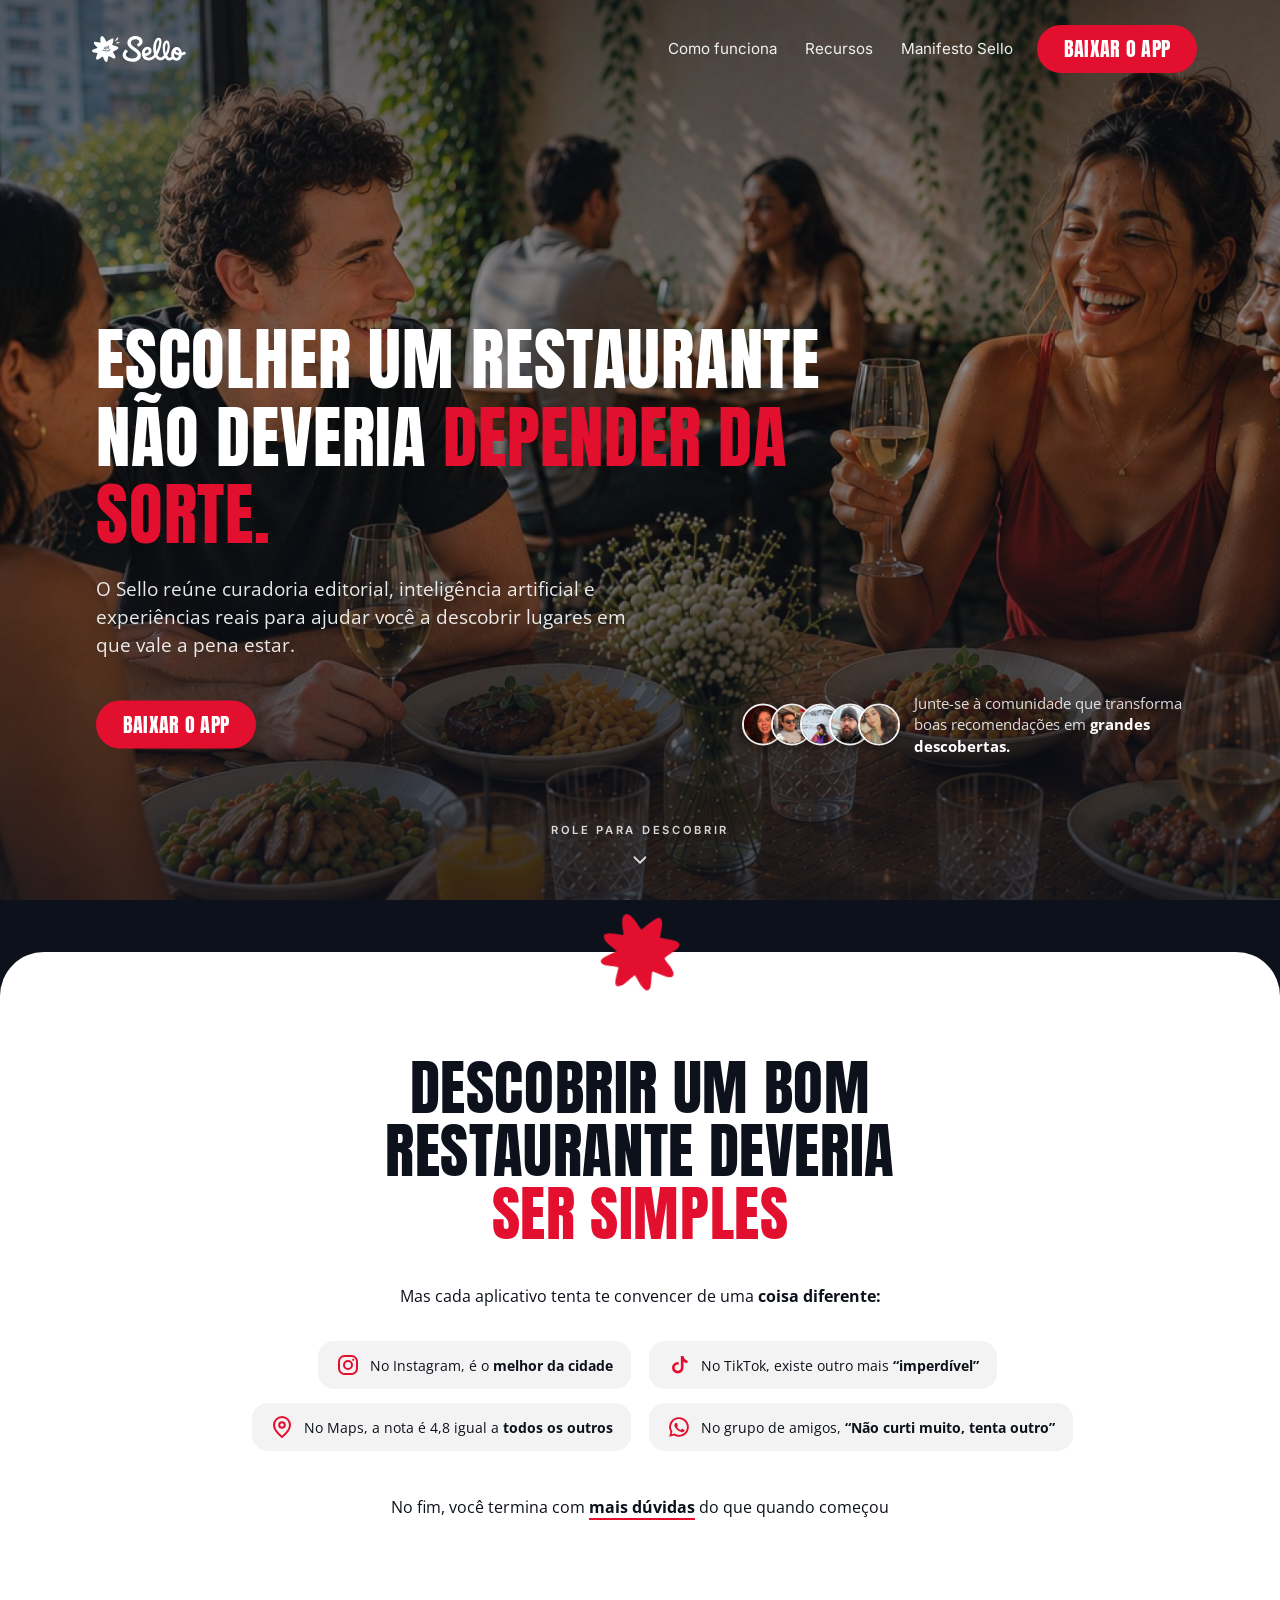
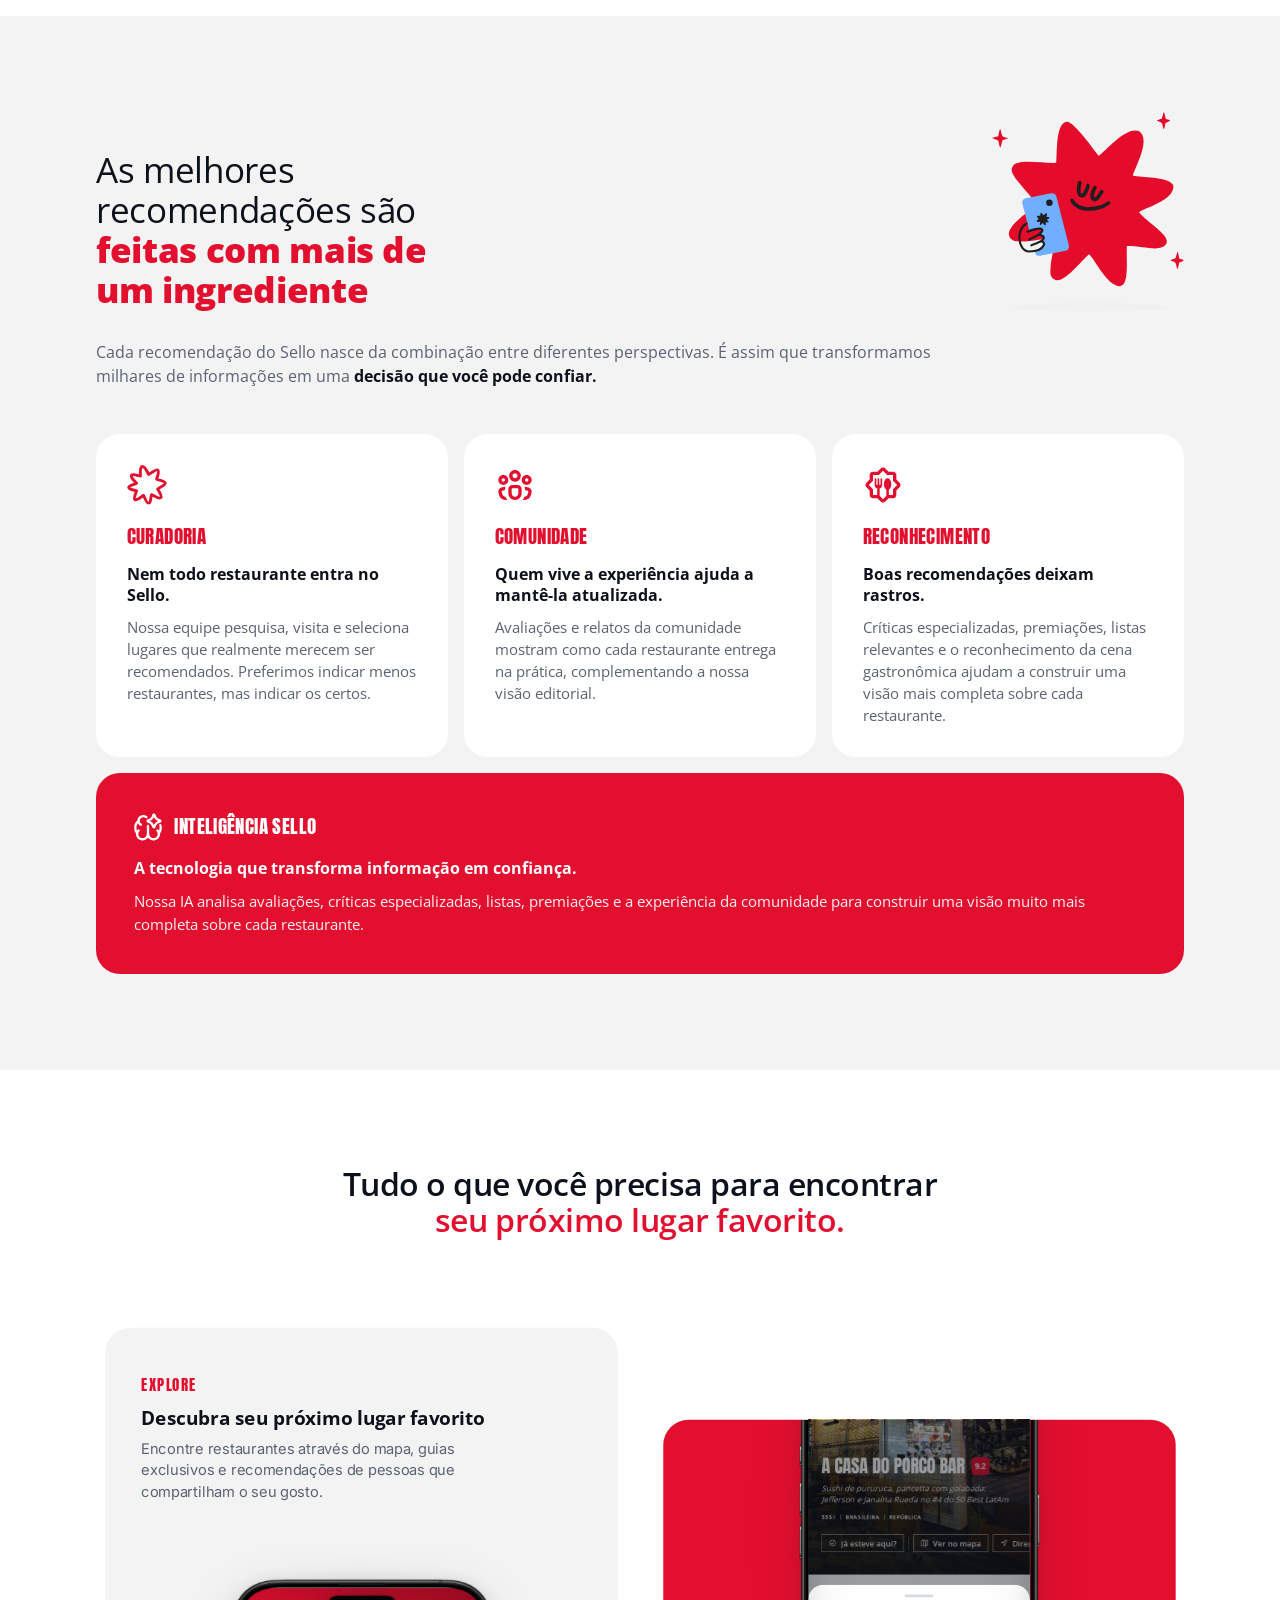
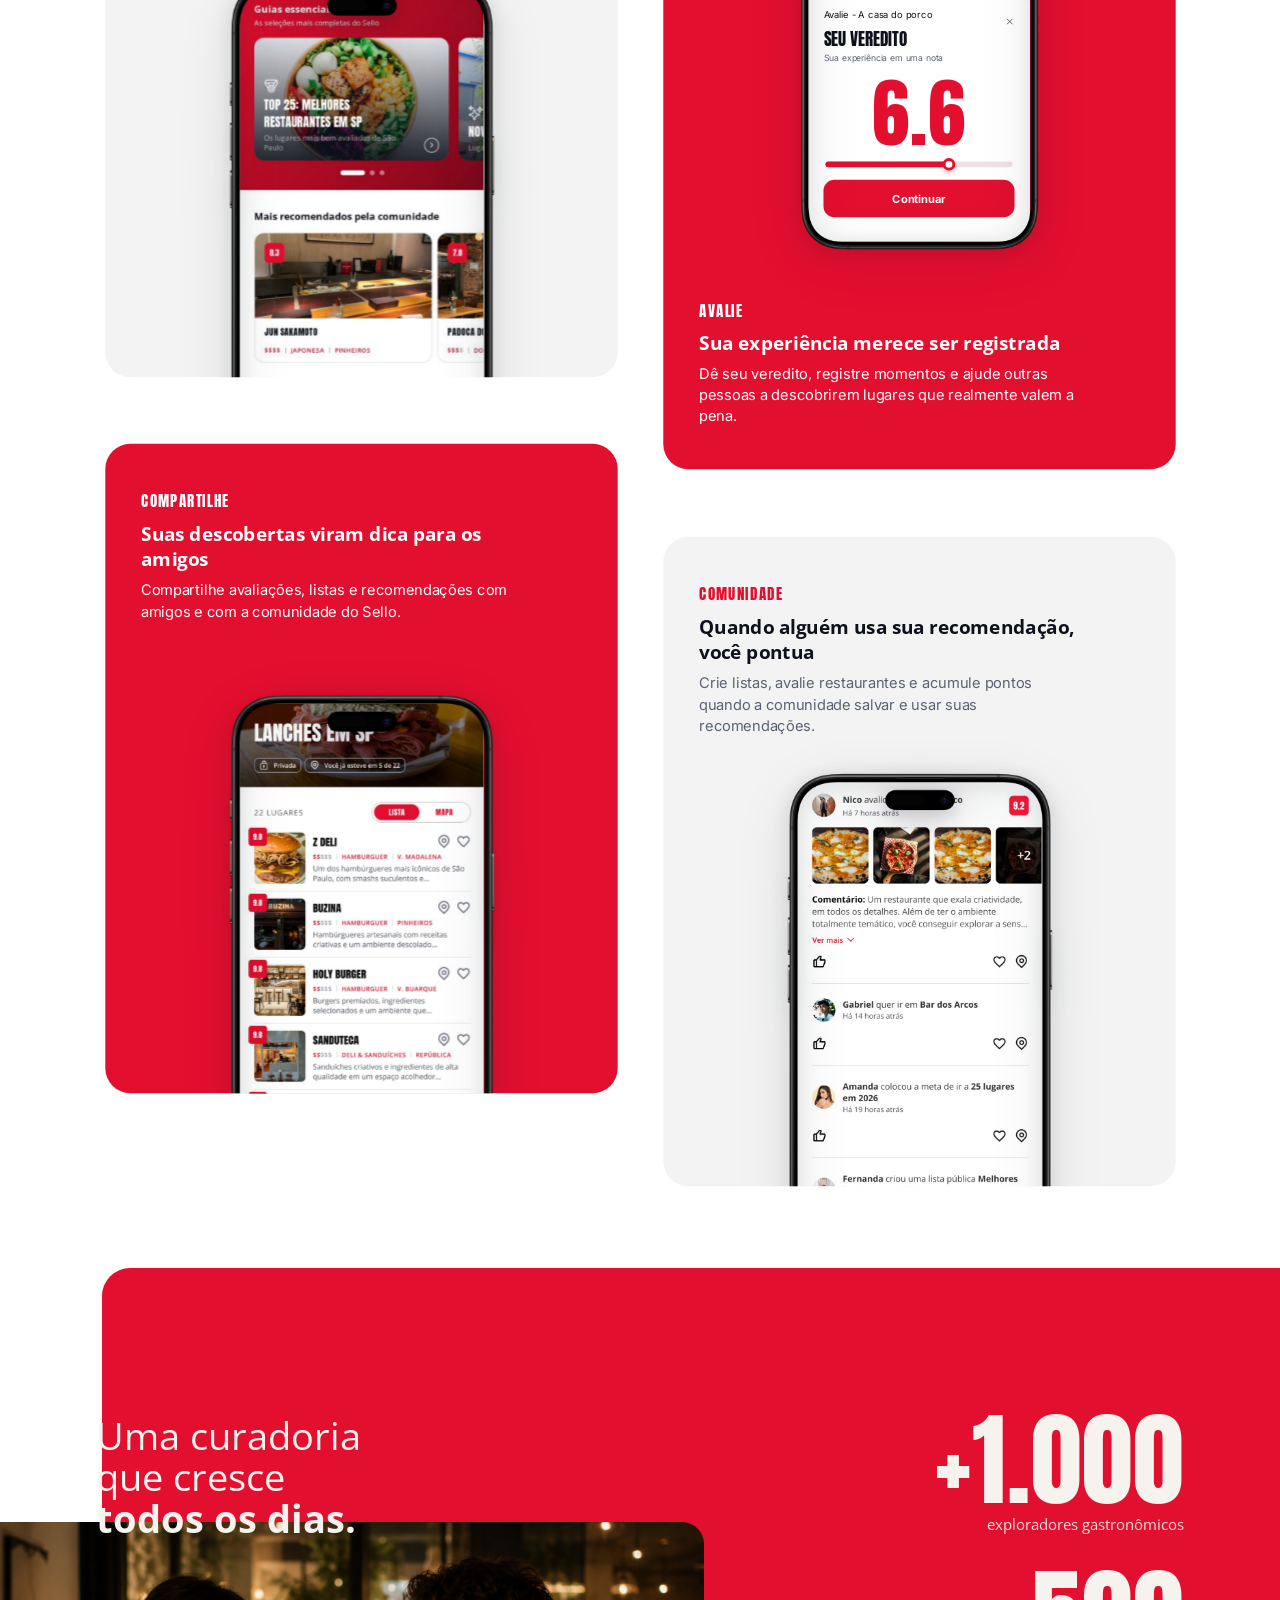
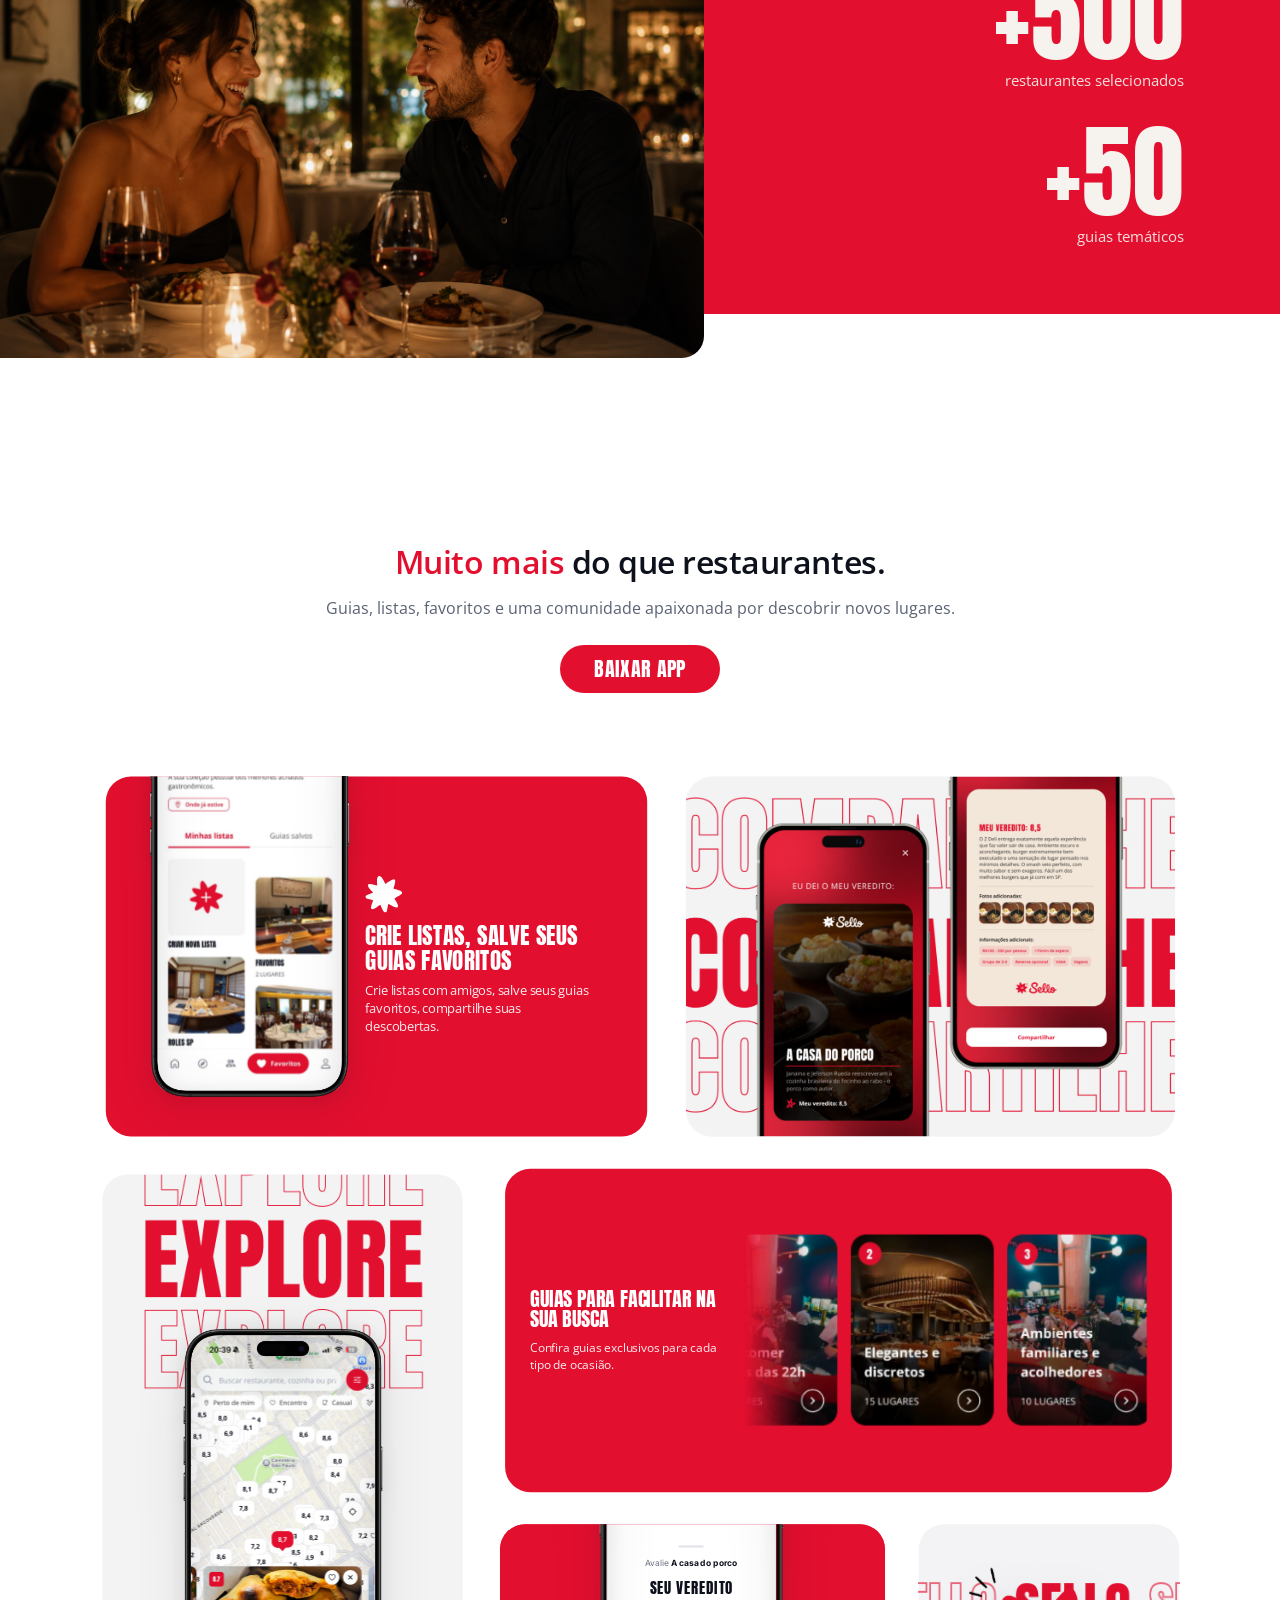
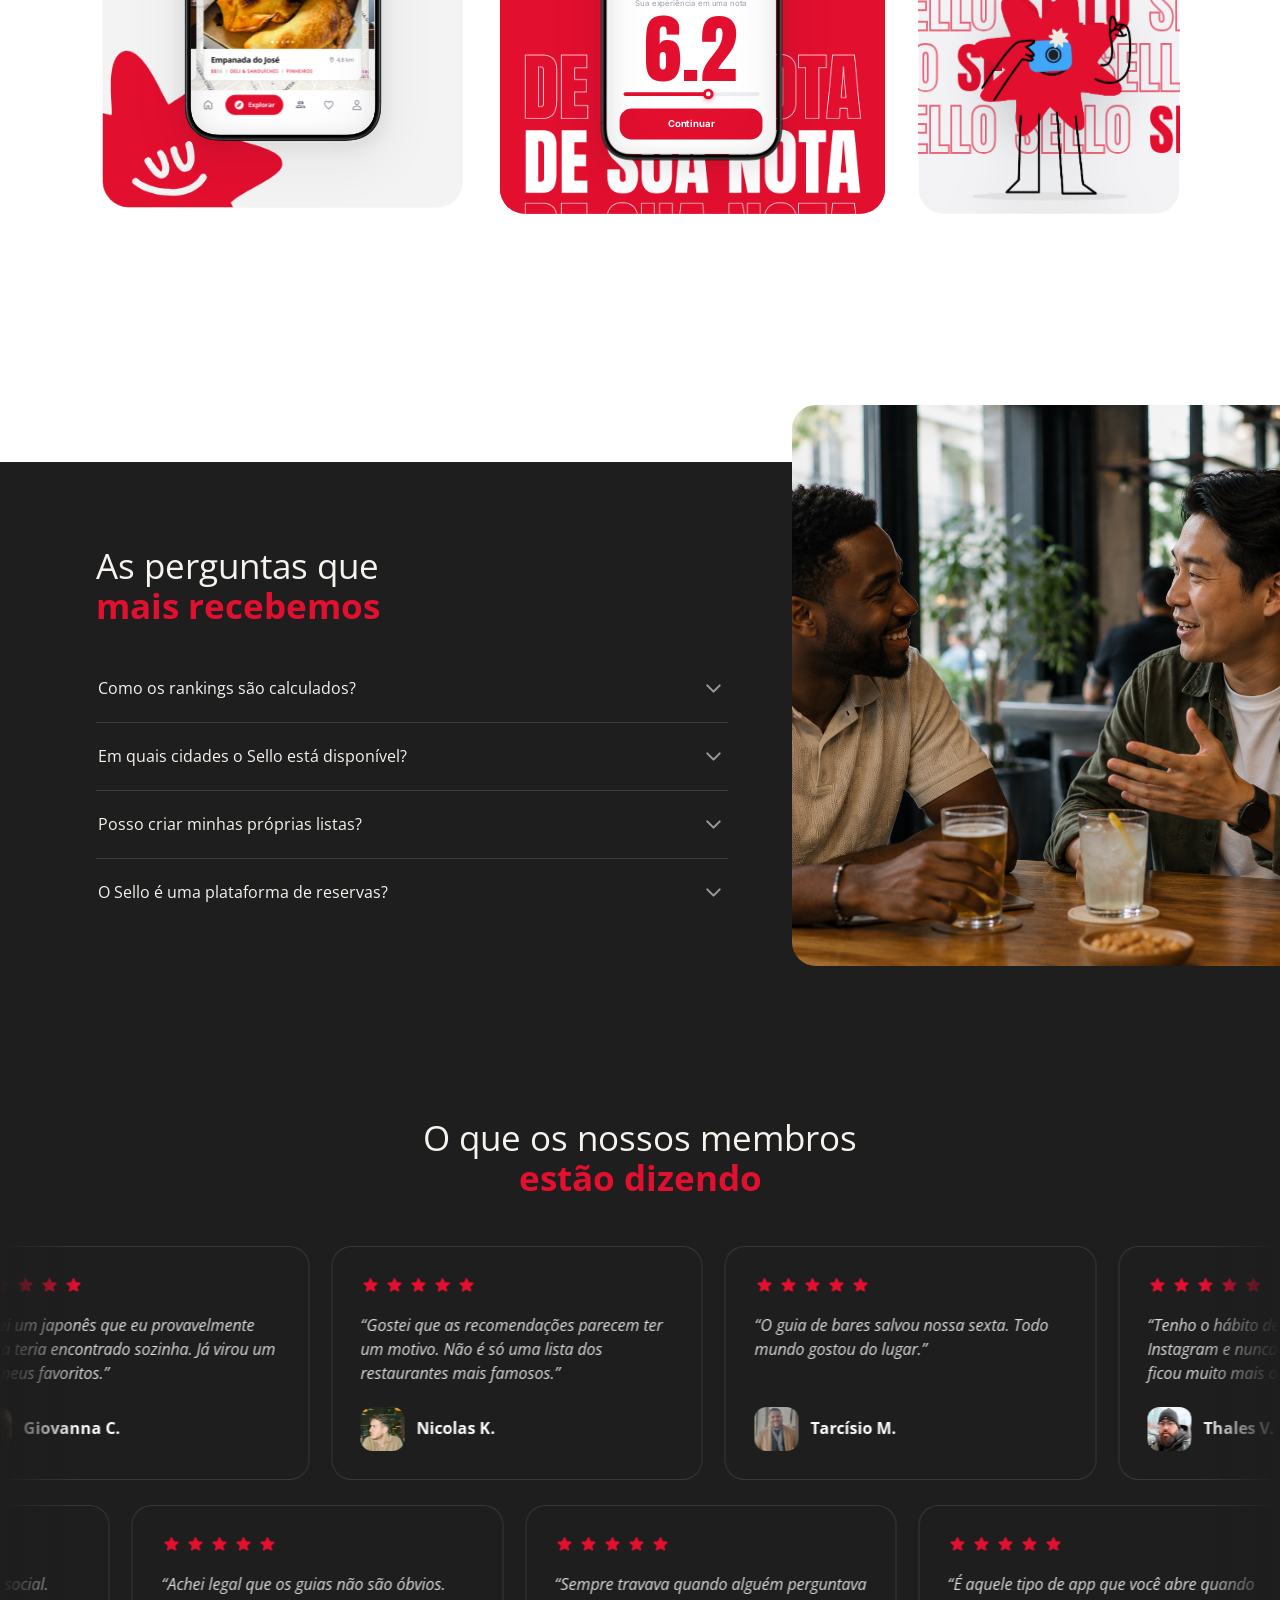
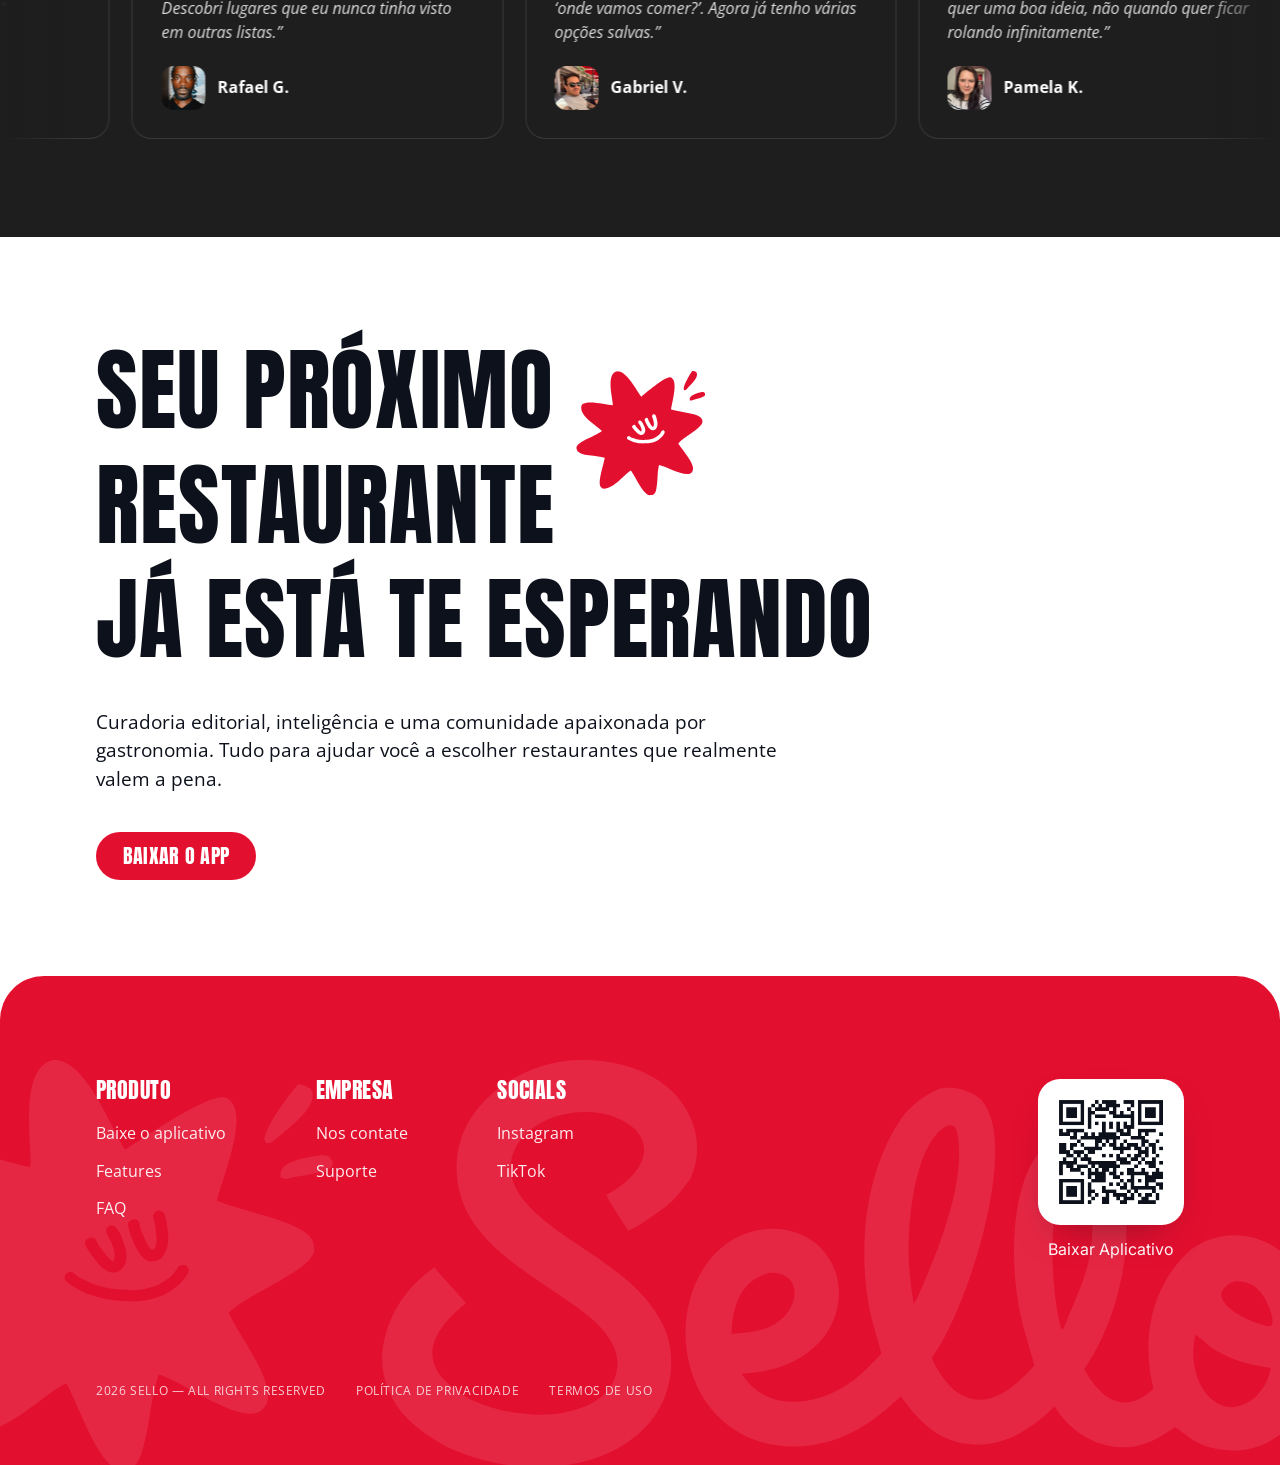
==== index.html @ 0686de52 "fix(mobile): reverte tipografia da seção stats pra escala anterior Layout/overflow do Figma 2114:291" ====
<!DOCTYPE html>
<html lang="pt-BR">
<head>
  <meta charset="UTF-8" />
  <meta name="viewport" content="width=device-width, initial-scale=1.0" />
  <script>/* F5 sempre volta ao topo (âncoras #hash continuam funcionando) */if('scrollRestoration' in history)history.scrollRestoration='manual';</script>
  <title>Sello</title>
  <meta name="description" content="Descubra lugares através de amigos, criadores e pessoas com gostos parecidos com o seu. Explore, avalie e compartilhe restaurantes em São Paulo." />
  <meta name="robots" content="index, follow" />
  <link rel="canonical" href="https://selloapp.com.br/" />

  <!-- Favicon — mascote Sello (estrela + carinha) -->
  <link rel="icon" href="favicon.svg" type="image/svg+xml" />
  <link rel="icon" href="favicon-32.png" sizes="32x32" type="image/png" />
  <link rel="apple-touch-icon" href="apple-touch-icon.png" />

  <!-- Open Graph -->
  <meta property="og:type" content="website" />
  <meta property="og:site_name" content="Sello" />
  <meta property="og:locale" content="pt_BR" />
  <meta property="og:url" content="https://selloapp.com.br/" />
  <meta property="og:title" content="Sello — Os melhores restaurantes vêm de pessoas." />
  <meta property="og:description" content="Explore. Avalie. Se conecte. Os melhores restaurantes vêm de pessoas." />
  <meta property="og:image" content="https://selloapp.com.br/assets/img/hero.jpg" />

  <!-- Twitter -->
  <meta name="twitter:card" content="summary_large_image" />
  <meta name="twitter:title" content="Sello — Os melhores restaurantes vêm de pessoas." />
  <meta name="twitter:description" content="Explore. Avalie. Se conecte. Os melhores restaurantes vêm de pessoas." />
  <meta name="twitter:image" content="https://selloapp.com.br/assets/img/hero.jpg" />

  <meta name="theme-color" content="#0D111B" />

  <script type="application/ld+json">
  {"@context":"https://schema.org","@type":"Organization","name":"Sello","url":"https://selloapp.com.br/","logo":"https://selloapp.com.br/apple-touch-icon.png","description":"App de descoberta de restaurantes em São Paulo: explore, avalie e compartilhe lugares através de amigos e pessoas com gostos parecidos.","areaServed":{"@type":"City","name":"São Paulo"}}
  </script>
  <link rel="preconnect" href="https://fonts.googleapis.com" />
  <link rel="preconnect" href="https://fonts.gstatic.com" crossorigin />
  <link href="https://fonts.googleapis.com/css2?family=Anton&family=Anton+SC&family=Inter:wght@400;500;600&family=Open+Sans:ital,wght@0,400;0,600;0,700;0,800;1,400&display=swap" rel="stylesheet" />
  <link rel="stylesheet" href="css/sello.css?v=129" />
</head>
<body>

<!-- ===================== NAV ===================== -->
<header class="nav" id="nav">
  <div class="nav__inner">
    <a class="nav__brand" href="#top" aria-label="Sello">
      <span class="nav__wordmark" aria-hidden="true"></span>
    </a>
    <nav class="nav__menu" aria-label="Principal">
      <a href="#como-funciona">Como funciona</a>
      <a href="#recursos">Recursos</a>
      <a href="#manifesto">Manifesto Sello</a>
    </nav>
    <a href="#baixar" class="btn btn--accent btn--app"><span class="btn__t">BAIXAR O APP</span></a>
  </div>
</header>

<main id="top">



<!-- ===================== HERO ===================== -->
<section class="hero">
  <div class="hero__media"><img src="assets/img/hero.jpg" alt="" /></div>
  <div class="hero__scrim"></div>
  <div class="hero__content wrap">
    <h1 class="hero__title" data-split>Escolher um restaurante não deveria <span class="accent">depender da sorte.</span></h1>
    <p class="hero__sub" data-reveal data-delay="1">O Sello reúne curadoria editorial, inteligência artificial e experiências reais para ajudar você a descobrir lugares em que vale a pena estar.</p>
    <div class="hero__cta" data-reveal data-delay="2">
      <a href="#baixar" class="btn btn--accent btn--app"><span class="btn__t">BAIXAR O APP</span></a>
      <div class="hero__join-wrap">
        <span class="avatars" aria-hidden="true"><img src="assets/avatars/av1.png" alt="" decoding="async" /><img src="assets/avatars/av2.png" alt="" decoding="async" /><img src="assets/avatars/av3.png" alt="" decoding="async" /><img src="assets/avatars/av4.png" alt="" decoding="async" /><img src="assets/avatars/av5.png" alt="" decoding="async" /></span>
        <p class="hero__join">Junte-se à comunidade que transforma boas recomendações em <strong>grandes descobertas.</strong></p>
      </div>
    </div>
  </div>
  <div class="hero__scroll" aria-hidden="true">
    <span class="hero__scroll-label">ROLE PARA DESCOBRIR</span>
    <svg class="hero__scroll-ico" viewBox="0 0 24 24"><path d="m6 9 6 6 6-6"/></svg>
  </div>
</section>

<!-- ===================== WHITE SHEET ===================== -->
<div class="sheet">
  <img src="assets/img/seal.svg" alt="" class="sheet__seal" aria-hidden="true" />

<!-- ===================== DESCOBRIR (problem framing — Figma 2028:1752) ===================== -->
<section class="discover wrap" id="discover">
  <h2 class="discover__title" data-split>Descobrir um bom restaurante deveria<br /><span class="accent">ser simples</span></h2>
  <p class="discover__lead" data-reveal>Mas cada aplicativo tenta te convencer de uma <strong>coisa diferente:</strong></p>
  <ul class="discover__chips">
    <li class="chip" data-reveal>
      <span class="chip__ic" aria-hidden="true"><svg viewBox="0 0 24 24" fill="none" stroke="currentColor" stroke-width="2" stroke-linecap="round"><rect x="3" y="3" width="18" height="18" rx="5.5"/><circle cx="12" cy="12" r="4"/><circle cx="17.2" cy="6.8" r="1.1" fill="currentColor" stroke="none"/></svg></span>
      <span>No Instagram, é o <strong>melhor da cidade</strong></span>
    </li>
    <li class="chip" data-reveal data-delay="1">
      <span class="chip__ic" aria-hidden="true"><svg viewBox="0 0 24 24" fill="currentColor"><path d="M16.5 3c.35 2.3 1.78 4.05 4 4.45V10c-1.5 0-2.86-.46-4-1.27v6.02a5.75 5.75 0 1 1-5.75-5.75c.32 0 .63.03.93.08v2.66a3.1 3.1 0 1 0 2.17 2.96V3h2.65z"/></svg></span>
      <span>No TikTok, existe outro mais <strong>&ldquo;imperdível&rdquo;</strong></span>
    </li>
    <li class="chip" data-reveal data-delay="1">
      <span class="chip__ic" aria-hidden="true"><svg viewBox="0 0 24 24" fill="none" stroke="currentColor" stroke-width="2" stroke-linejoin="round"><path d="M20 10c0 5.5-8 12-8 12s-8-6.5-8-12a8 8 0 0 1 16 0Z"/><circle cx="12" cy="10" r="2.8"/></svg></span>
      <span>No Maps, a nota é 4,8 igual a <strong>todos os outros</strong></span>
    </li>
    <li class="chip" data-reveal data-delay="2">
      <span class="chip__ic" aria-hidden="true"><svg viewBox="0 0 24 24" fill="currentColor"><path d="M12 2.2A9.8 9.8 0 0 0 3.5 17l-1.3 4.8 4.95-1.3A9.8 9.8 0 1 0 12 2.2zm0 1.9a7.9 7.9 0 1 1-4.1 14.65l-.3-.18-2.93.77.78-2.86-.2-.3A7.9 7.9 0 0 1 12 4.1zM8.9 7.9c-.16 0-.42.06-.64.3-.22.24-.86.84-.86 2.05s.88 2.38.99 2.54c.12.16 1.73 2.78 4.27 3.78 2.12.83 2.55.67 3.01.62.46-.04 1.48-.6 1.69-1.18.21-.58.21-1.08.15-1.18-.06-.1-.22-.16-.46-.28s-1.48-.73-1.7-.81c-.23-.08-.4-.12-.56.12s-.64.8-.79.97c-.14.16-.29.18-.53.06-.24-.12-1.03-.38-1.96-1.21-.72-.65-1.21-1.45-1.36-1.69-.14-.24-.01-.37.11-.49.11-.11.24-.29.36-.43.12-.14.16-.24.24-.4.08-.16.04-.3-.02-.42-.06-.12-.55-1.33-.76-1.82-.2-.48-.4-.41-.55-.42z"/></svg></span>
      <span>No grupo de amigos, <strong>&ldquo;Não curti muito, tenta outro&rdquo;</strong></span>
    </li>
  </ul>
  <p class="discover__foot" data-reveal data-delay="2">No fim, você termina com <strong class="u-red">mais dúvidas</strong> do que quando começou</p>
</section>

<!-- ===================== A RECEITA DO SELLO (Figma 2028:1752) ===================== -->
<section class="recipe" id="receita">
  <div class="recipe__inner wrap">
    <div class="recipe__top">
      <div class="recipe__intro">
        <span class="recipe__eye" data-reveal>A receita do Sello</span>
        <h2 class="recipe__title" data-reveal data-delay="1">As melhores recomendações são <strong>feitas com mais de um ingrediente</strong></h2>
      </div>
      <div class="recipe__art" data-reveal data-delay="1" aria-hidden="true"><svg width="288" height="299" viewBox="0 0 288 299" fill="none" xmlns="http://www.w3.org/2000/svg">
<g id="Group 170">
<g id="Group 162" class="sf-char">
<path id="Vector" d="M220.318 28.6607C201.701 20.9418 172.379 56.6498 160.06 65.6488C152.156 56.1499 120.584 10.2502 110.573 14.9414C95.2384 19.3977 97.9245 61.7987 96.2604 76.2588C74.432 77.062 35.4341 69.1044 30.6593 82.425C22.5589 93.7835 56.967 120.549 66.2039 138.722C57.5373 148.293 20.3946 171.474 25.8132 185.847C30.2939 203.568 78.4358 187.691 93.8282 189.02C93.8046 204.861 88.6933 218.524 87.7571 234.33C87.6558 237.55 85.9498 248.329 93.5966 251.07C106.764 258.929 131.023 225.969 145.62 213.222C156.429 223.498 170.974 258.928 191.997 261.53L194.309 260.313C205.972 256.826 200.975 216.481 202.39 201.138C227.013 200.794 253.411 211.057 261.41 197.699C268.123 184.944 233.821 166.867 220.545 150.489C230.704 142.957 272.743 133.243 272.097 111.01L270.989 108.456C262.182 97.0245 224.804 97.9448 211.346 95.5421C213.65 84.3171 239.536 40.7811 220.318 28.6607Z" fill="#E50C2B"/>
</g>
<g id="Group 163" class="sf-char">
<path id="Vector 49" d="M45.5601 137.269L56.0182 177.707L66.588 175.268H74.7186C74.9896 176.352 75.369 178.683 74.7186 179.333C74.0681 179.984 72.2794 182.856 71.4663 184.211L77.1578 186.651L77.9708 189.903L74.7186 193.155L76.3447 193.968L77.9708 198.847L74.7186 204.538L64.1488 209.416L64.7835 211.32C65.816 214.418 68.9847 216.27 72.1902 215.65L110.229 208.287C113.902 207.576 116.219 203.921 115.296 200.296L96.5552 126.722C95.7066 123.39 92.4121 121.294 89.035 121.938L50.6404 129.251C46.9485 129.954 44.6192 133.631 45.5601 137.269Z" fill="#70AEFF"/>
<circle id="Ellipse 99" cx="4.87047" cy="4.87047" r="4.87047" transform="matrix(-1.00162 0 0 1.00162 90.9751 131.362)" fill="#1E1E1E"/>
<path id="Vector 40" d="M53.2027 179.46C76.4948 170.218 87.7921 176.913 55.9547 191.29M70.3331 183.914C75.4669 184.941 88.8187 189.731 59.0354 200.001M71.5948 194.781C81.6299 190.758 82.1493 208.347 55.9547 209.244C37.4689 208.217 36.1132 175.053 51.8472 167.137" stroke="#1E1E1E" stroke-width="3.25224" stroke-linecap="round"/>
</g>
<path id="Vector_2" class="sf-char" d="M82.0266 152.128C80.5897 151.532 78.3265 154.288 77.3756 154.983C76.7655 154.249 74.3286 150.707 73.5559 151.069C72.3723 151.413 72.5796 154.685 72.4512 155.802C70.7664 155.864 67.7563 155.249 67.3877 156.277C66.7625 157.154 69.4183 159.22 70.1313 160.623C69.4623 161.362 66.5955 163.151 67.0137 164.26C67.3595 165.628 71.0754 164.403 72.2635 164.505C72.2616 165.728 71.8671 166.782 71.7949 168.002C71.7871 168.251 71.6554 169.083 72.2456 169.294C73.2619 169.901 75.1344 167.357 76.2611 166.373C77.0954 167.166 78.218 169.901 79.8407 170.102L80.0191 170.008C80.9194 169.739 80.5337 166.625 80.6428 165.44C82.5434 165.414 84.581 166.206 85.1984 165.175C85.7165 164.19 83.0689 162.795 82.0442 161.531C82.8283 160.95 86.0731 160.2 86.0233 158.484L85.9377 158.287C85.2579 157.404 82.3729 157.475 81.3342 157.29C81.512 156.424 83.51 153.063 82.0266 152.128Z" fill="#1E1E1E"/>
<ellipse id="Ellipse 102" class="sf-shadow" cx="147.237" cy="292.758" rx="116.508" ry="6.24151" fill="#F0F0F0"/>
<g id="Group 140" class="sf-char">
<path id="Vector_3" d="M120.673 130.168C120.067 130.124 119.457 130.165 118.851 130.19C118.082 130.945 117.652 131.815 117.19 132.77C117.638 133.921 118.049 135.124 118.817 136.107C119.721 137.263 120.707 138.539 121.747 139.565C123.03 140.83 124.62 141.943 126.133 142.914C127.2 143.596 128.278 144.393 129.401 144.973C130.353 145.464 131.417 145.794 132.43 146.136C135.303 147.109 137.201 147.617 140.213 147.969C142.759 148.267 146.028 148.143 148.598 147.984C151.733 147.79 155.072 147.58 158.143 146.898C159.353 146.629 160.521 146.166 161.718 145.842C165.764 144.744 167.858 144.021 171.457 141.829C172.511 141.188 173.554 140.582 174.525 139.817C175.478 139.035 176.548 138.393 177.257 137.361C177.289 136.602 177.364 135.705 177.018 135.005C176.491 133.939 175.155 133.686 174.12 133.362C172.611 134.187 171.41 135.554 169.956 136.495C169.025 137.097 167.872 137.443 166.863 137.909C165.901 138.354 164.971 138.876 163.993 139.284C159.853 141.009 155.382 141.93 150.918 142.273C150.046 142.34 149.171 142.276 148.301 142.333C147.383 142.393 146.474 142.606 145.554 142.678C143.671 142.825 141.323 142.532 139.477 142.131C134.664 141.083 131.701 140.205 127.757 137.215C126.981 136.627 126.092 136.034 125.431 135.318C124.496 134.305 123.771 133.117 123.024 131.966C122.411 131.019 121.943 130.433 120.809 130.196L120.673 130.168Z" fill="#1E1E1E"/>
<path id="Vector_4" d="M132.268 103.181C131.945 103.16 131.62 103.152 131.304 103.227C130.473 103.424 129.74 103.902 129.298 104.637C128.278 106.339 127.258 113.872 127.21 116.066C127.176 117.667 127.351 119.711 127.753 121.257C128.186 122.929 129.672 126.466 131.179 127.304C132.369 127.967 135.112 128.676 136.416 128.288C139.754 127.294 142.156 123.311 143.449 120.288C144.135 118.688 144.569 117.146 145.417 115.597C145.964 113.484 146.723 111.561 146.663 109.345C146.034 108.546 145.254 107.941 144.262 107.664C143.62 107.485 142.913 107.48 142.327 107.838C141.062 108.612 140.998 111.057 140.61 112.371C140.145 113.944 136.661 121.978 135.422 122.54C135.101 122.685 134.702 122.589 134.398 122.444C131.722 121.165 133.391 111.897 133.884 109.414C134.085 108.398 134.507 107.302 134.588 106.277C134.615 105.927 134.517 105.53 134.4 105.201C134.04 104.187 133.204 103.614 132.268 103.181Z" fill="#1E1E1E"/>
<path id="Vector_5" d="M155.15 110.637C154.779 110.61 154.392 110.59 154.027 110.679C152.587 111.031 151.514 113.098 150.765 114.238C150.442 114.731 150.163 115.235 149.944 115.782C149.456 117.004 149.165 118.308 148.749 119.556C148.383 120.655 147.783 121.691 147.605 122.846C147.35 124.504 147.376 126.959 147.736 128.601C148.106 130.294 149.331 132.062 150.801 132.963C152.097 133.758 153.66 134.134 155.157 133.753C156.989 133.287 159.533 131.376 160.776 129.961C161.417 129.231 161.919 128.377 162.525 127.617C163.601 126.269 164.587 125.032 165.473 123.544C166.062 122.389 167.232 120.957 167.45 119.684C167.549 119.101 167.415 118.533 167.067 118.058C166.542 117.341 165.674 116.764 164.79 116.629C163.924 116.497 163.002 116.793 162.398 117.438C161.773 118.106 161.558 119.243 161.09 120.036C160.59 120.882 159.901 121.649 159.323 122.448C157.469 125.013 156.426 126.53 153.866 128.459C152.59 125.792 153.271 123.409 154.158 120.761C154.467 119.837 154.749 118.866 155.162 117.983C156.24 115.675 157.338 114.878 157.163 112.111C156.573 111.412 155.974 111.027 155.15 110.637Z" fill="#1E1E1E"/>
</g>
<path id="Vector_6" class="sf-star sf-star1" d="M11.993 26.0421C12.2301 26.1333 13.1222 26.616 13.1521 26.8374C13.646 30.5077 14.3676 33.3592 16.0479 36.6816C18.901 37.7456 21.5768 38.4539 24.5021 39.2622C21.6746 40.3187 18.6852 41.3091 15.8232 42.3037C14.6944 45.0832 13.5481 52.3869 12.4548 53.6623C11.0108 51.9938 10.3635 45.9334 9.21978 42.7901L0 39.0989C2.90522 38.1378 6.27484 37.2684 9.2514 36.4287C10.3156 32.735 10.3118 29.7366 11.993 26.0421Z" fill="#E50C2B"/>
<path id="Vector_7" class="sf-star sf-star2" d="M257.619 0C259.02 1.01007 259.888 7.7524 260.501 10.1057C263.035 11.2209 264.504 10.858 266.924 12.5081L267.03 13.1828C265.7 14.1917 262.072 15.5948 260.165 16.5806C259.783 18.8854 259.214 24.5996 257.38 25.7349C256.472 23.7633 256.151 20.1382 255.287 17.8259C254.078 14.5889 248.149 14.4537 247.4 12.5009C248.562 11.6575 252.648 10.7244 254.546 10.0522C255.584 7.63058 256.852 2.73301 257.619 0Z" fill="#E50C2B"/>
<path id="Vector_8" class="sf-star sf-star3" d="M278.07 209.645C279.471 210.655 280.339 217.398 280.952 219.751C283.486 220.866 284.955 220.503 287.375 222.153L287.481 222.828C286.151 223.837 282.523 225.24 280.616 226.226C280.234 228.531 279.665 234.245 277.831 235.38C276.923 233.409 276.602 229.784 275.738 227.471C274.529 224.234 268.6 224.099 267.851 222.146C269.013 221.303 273.099 220.37 274.997 219.698C276.035 217.276 277.303 212.378 278.07 209.645Z" fill="#E50C2B"/>
</g>
</svg></div>
    </div>
    <p class="recipe__sub" data-reveal>Cada recomendação do Sello nasce da combinação entre diferentes perspectivas. É assim que transformamos milhares de informações em uma <strong>decisão que você pode confiar.</strong></p>
    <div class="recipe__cols">
    <article class="ing" data-reveal>
      <span class="ing__ic" aria-hidden="true"><svg viewBox="0 0 65 66" fill="none" xmlns="http://www.w3.org/2000/svg"> <path d="M24.8942 2.42037C29.6166 2.18416 33.2653 12.6245 35.2734 15.6547C37.771 14.149 48.3767 6.33706 50.2162 8.20739C53.2499 10.4557 49.3002 19.8162 48.5231 23.2174C53.28 25.1663 62.5222 26.5264 62.5222 29.922C63.412 33.1437 53.6946 36.4039 50.2162 39.761C51.3725 42.6247 57.74 50.8687 55.4056 53.6767C53.0134 57.3168 43.6385 49.8323 40.1341 48.8862C38.8853 52.4665 38.9326 55.9666 37.8881 59.613C37.6556 60.3485 37.1791 62.9215 35.2734 62.9215C31.7435 63.6306 28.9951 54.2209 26.7805 50.1597C23.58 51.6056 17.5635 58.4313 12.7148 57.3168L12.3005 56.8547C10.0009 55.1226 14.298 46.4137 15.2002 42.8334C9.78952 40.7619 3.14738 40.9427 2.43838 37.2776C1.96556 33.8527 10.9719 32.5468 15.2002 29.922C13.5528 27.3979 5.03804 21.7998 6.94058 16.8298L7.38746 16.3425C10.2374 14.4735 18.4189 17.7078 21.5812 18.2548C21.961 15.5326 19.6906 3.60216 24.8942 2.42037Z" stroke="currentColor" stroke-width="4.81974" stroke-linejoin="round"/> </svg></span>
      <h3 class="ing__t">Curadoria</h3>
      <p class="ing__lead">Nem todo restaurante entra no Sello.</p>
      <p class="ing__body">Nossa equipe pesquisa, visita e seleciona lugares que realmente merecem ser recomendados. Preferimos indicar menos restaurantes, mas indicar os certos.</p>
    </article>
    <article class="ing" data-reveal data-delay="1">
      <span class="ing__ic" aria-hidden="true"><svg viewBox="0 0 60 60" fill="none" xmlns="http://www.w3.org/2000/svg"> <path d="M30.0012 12.5C29.0066 12.5 28.0528 12.8951 27.3495 13.5983C26.6462 14.3016 26.2512 15.2554 26.2512 16.25C26.2512 17.2446 26.6462 18.1984 27.3495 18.9017C28.0528 19.6049 29.0066 20 30.0012 20C30.9957 20 31.9495 19.6049 32.6528 18.9017C33.3561 18.1984 33.7512 17.2446 33.7512 16.25C33.7512 15.2554 33.3561 14.3016 32.6528 13.5983C31.9495 12.8951 30.9957 12.5 30.0012 12.5ZM21.2512 16.25C21.2512 15.1009 21.4775 13.9631 21.9172 12.9015C22.3569 11.8399 23.0015 10.8753 23.814 10.0628C24.6265 9.2503 25.5911 8.60578 26.6527 8.16605C27.7143 7.72633 28.8521 7.5 30.0012 7.5C31.1502 7.5 32.288 7.72633 33.3496 8.16605C34.4112 8.60578 35.3758 9.2503 36.1883 10.0628C37.0009 10.8753 37.6454 11.8399 38.0851 12.9015C38.5248 13.9631 38.7512 15.1009 38.7512 16.25C38.7512 18.5706 37.8293 20.7962 36.1883 22.4372C34.5474 24.0781 32.3218 25 30.0012 25C27.6805 25 25.4549 24.0781 23.814 22.4372C22.173 20.7962 21.2512 18.5706 21.2512 16.25ZM12.5012 20C11.8381 20 11.2022 20.2634 10.7334 20.7322C10.2645 21.2011 10.0012 21.837 10.0012 22.5C10.0012 23.163 10.2645 23.7989 10.7334 24.2678C11.2022 24.7366 11.8381 25 12.5012 25C13.1642 25 13.8001 24.7366 14.2689 24.2678C14.7378 23.7989 15.0012 23.163 15.0012 22.5C15.0012 21.837 14.7378 21.2011 14.2689 20.7322C13.8001 20.2634 13.1642 20 12.5012 20ZM5.00115 22.5C5.00115 20.5109 5.79133 18.6032 7.19785 17.1967C8.60438 15.7902 10.512 15 12.5012 15C14.4903 15 16.3979 15.7902 17.8045 17.1967C19.211 18.6032 20.0012 20.5109 20.0012 22.5C20.0012 24.4891 19.211 26.3968 17.8045 27.8033C16.3979 29.2098 14.4903 30 12.5012 30C10.512 30 8.60438 29.2098 7.19785 27.8033C5.79133 26.3968 5.00115 24.4891 5.00115 22.5ZM45.0012 22.5C45.0012 21.837 45.2645 21.2011 45.7334 20.7322C46.2022 20.2634 46.8381 20 47.5012 20C48.1642 20 48.8001 20.2634 49.2689 20.7322C49.7378 21.2011 50.0012 21.837 50.0012 22.5C50.0012 23.163 49.7378 23.7989 49.2689 24.2678C48.8001 24.7366 48.1642 25 47.5012 25C46.8381 25 46.2022 24.7366 45.7334 24.2678C45.2645 23.7989 45.0012 23.163 45.0012 22.5ZM47.5012 15C45.512 15 43.6044 15.7902 42.1978 17.1967C40.7913 18.6032 40.0012 20.5109 40.0012 22.5C40.0012 24.4891 40.7913 26.3968 42.1978 27.8033C43.6044 29.2098 45.512 30 47.5012 30C49.4903 30 51.3979 29.2098 52.8045 27.8033C54.211 26.3968 55.0012 24.4891 55.0012 22.5C55.0012 20.5109 54.211 18.6032 52.8045 17.1967C51.3979 15.7902 49.4903 15 47.5012 15ZM20.0012 36.25C20.0012 32.8 22.8012 30 26.2512 30H33.7512C37.2012 30 40.0012 32.8 40.0012 36.25V42.5C40.0012 45.1522 38.9476 47.6957 37.0722 49.5711C35.1969 51.4464 32.6533 52.5 30.0012 52.5C27.349 52.5 24.8054 51.4464 22.9301 49.5711C21.0547 47.6957 20.0012 45.1522 20.0012 42.5V36.25ZM26.2512 35C25.9196 35 25.6017 35.1317 25.3673 35.3661C25.1328 35.6005 25.0012 35.9185 25.0012 36.25V42.5C25.0012 43.8261 25.5279 45.0979 26.4656 46.0355C27.4033 46.9732 28.6751 47.5 30.0012 47.5C31.3272 47.5 32.599 46.9732 33.5367 46.0355C34.4744 45.0979 35.0012 43.8261 35.0012 42.5V36.25C35.0012 35.9185 34.8695 35.6005 34.635 35.3661C34.4006 35.1317 34.0827 35 33.7512 35H26.2512ZM15.0012 36.25C15.0012 34.805 15.2712 33.425 15.7712 32.16L9.61615 33.81C8.01596 34.2389 6.65154 35.2857 5.82273 36.7201C4.99393 38.1546 4.76856 39.8594 5.19615 41.46L6.16615 45.085C6.50614 46.3537 7.09271 47.5429 7.89237 48.5848C8.69203 49.6268 9.68911 50.501 10.8267 51.1575C11.9642 51.814 13.22 52.24 14.5222 52.4112C15.8244 52.5823 17.1476 52.4953 18.4162 52.155L18.5012 52.13C17.3478 50.7559 16.4502 49.186 15.8512 47.495C14.7463 47.5007 13.6706 47.1402 12.7923 46.4699C11.9139 45.7996 11.2823 44.8572 10.9962 43.79L10.0262 40.165C9.94067 39.8448 9.98588 39.5037 10.1518 39.2167C10.3178 38.9298 10.5909 38.7206 10.9112 38.635L15.0012 37.535V36.25ZM41.5812 52.15L41.5012 52.135C42.6412 50.77 43.5462 49.205 44.1512 47.495C45.2552 47.4995 46.3297 47.1386 47.207 46.4683C48.0844 45.7981 48.7152 44.8564 49.0012 43.79L49.9662 40.165C50.0516 39.8448 50.0064 39.5037 49.8405 39.2167C49.6745 38.9298 49.4014 38.7206 49.0812 38.635L45.0012 37.54V36.25C45.0012 34.805 44.7312 33.43 44.2362 32.16L50.3762 33.81C51.9763 34.2389 53.3408 35.2857 54.1696 36.7201C54.9984 38.1546 55.2237 39.8594 54.7962 41.46L53.8262 45.085C53.4862 46.3537 52.8996 47.5429 52.0999 48.5848C51.3003 49.6268 50.3032 50.501 49.1656 51.1575C48.0281 51.814 46.7723 52.24 45.4701 52.4112C44.1679 52.5823 42.8447 52.4953 41.5761 52.155" fill="currentColor"/> </svg></span>
      <h3 class="ing__t">Comunidade</h3>
      <p class="ing__lead">Quem vive a experiência ajuda a mantê-la atualizada.</p>
      <p class="ing__body">Avaliações e relatos da comunidade mostram como cada restaurante entrega na prática, complementando a nossa visão editorial.</p>
    </article>
    <article class="ing" data-reveal data-delay="2">
      <span class="ing__ic" aria-hidden="true"><svg viewBox="0 0 60 60" fill="none" xmlns="http://www.w3.org/2000/svg"> <path d="M21.625 50H15C13.625 50 12.4483 49.5108 11.47 48.5325C10.4917 47.5542 10.0017 46.3767 10 45V38.375L5.1875 33.5C4.72917 33 4.375 32.4483 4.125 31.845C3.875 31.2417 3.75 30.6267 3.75 30C3.75 29.3733 3.875 28.7592 4.125 28.1575C4.375 27.5558 4.72917 27.0033 5.1875 26.5L10 21.625V15C10 13.625 10.49 12.4483 11.47 11.47C12.45 10.4917 13.6267 10.0017 15 10H21.625L26.5 5.1875C27 4.72917 27.5525 4.375 28.1575 4.125C28.7625 3.875 29.3767 3.75 30 3.75C30.6233 3.75 31.2383 3.875 31.845 4.125C32.4517 4.375 33.0033 4.72917 33.5 5.1875L38.375 10H45C46.375 10 47.5525 10.49 48.5325 11.47C49.5125 12.45 50.0017 13.6267 50 15V21.625L54.8125 26.5C55.2708 27 55.625 27.5525 55.875 28.1575C56.125 28.7625 56.25 29.3767 56.25 30C56.25 30.6233 56.125 31.2383 55.875 31.845C55.625 32.4517 55.2708 33.0033 54.8125 33.5L50 38.375V45C50 46.375 49.5108 47.5525 48.5325 48.5325C47.5542 49.5125 46.3767 50.0017 45 50H38.375L33.5 54.8125C33 55.2708 32.4483 55.625 31.845 55.875C31.2417 56.125 30.6267 56.25 30 56.25C29.3733 56.25 28.7592 56.125 28.1575 55.875C27.5558 55.625 27.0033 55.2708 26.5 54.8125L21.625 50ZM15 45H21.25V35C20.1667 34.75 19.2708 34.1775 18.5625 33.2825C17.8542 32.3875 17.5 31.3558 17.5 30.1875V21.25C17.5 20.9167 17.625 20.625 17.875 20.375C18.125 20.125 18.4167 20 18.75 20C19.0833 20 19.375 20.125 19.625 20.375C19.875 20.625 20 20.9167 20 21.25V29.4375H21.875V21.25C21.875 20.9167 22 20.625 22.25 20.375C22.5 20.125 22.7917 20 23.125 20C23.4583 20 23.75 20.125 24 20.375C24.25 20.625 24.375 20.9167 24.375 21.25V29.4375H26.25V21.25C26.25 20.9167 26.375 20.625 26.625 20.375C26.875 20.125 27.1667 20 27.5 20C27.8333 20 28.125 20.125 28.375 20.375C28.625 20.625 28.75 20.9167 28.75 21.25V30.1875C28.75 31.3542 28.3958 32.3858 27.6875 33.2825C26.9792 34.1792 26.0833 34.7517 25 35V46.25L30 51.25L35 46.25V37C33.9167 36.375 33.0208 35.3225 32.3125 33.8425C31.6042 32.3625 31.25 30.665 31.25 28.75C31.25 26.3333 31.7917 24.2708 32.875 22.5625C33.9583 20.8542 35.2917 20 36.875 20C38.4167 20 39.74 20.8542 40.845 22.5625C41.95 24.2708 42.5017 26.3333 42.5 28.75C42.5 30.7083 42.1458 32.4275 41.4375 33.9075C40.7292 35.3875 39.8333 36.4183 38.75 37V45H45V36.25L51.25 30L45 23.75V15H36.25L30 8.75L23.75 15H15V23.75L8.75 30L15 36.25V45Z" fill="currentColor"/> </svg></span>
      <h3 class="ing__t">Reconhecimento</h3>
      <p class="ing__lead">Boas recomendações deixam rastros.</p>
      <p class="ing__body">Críticas especializadas, premiações, listas relevantes e o reconhecimento da cena gastronômica ajudam a construir uma visão mais completa sobre cada restaurante.</p>
    </article>
    <div class="recipe__ai" data-reveal>
      <h3 class="recipe__ai-t"><span class="recipe__ai-ic" aria-hidden="true"><svg viewBox="0 0 60 60" fill="none" xmlns="http://www.w3.org/2000/svg"> <path d="M30.0008 27.57V44.5842C29.9963 46.1558 29.6745 47.7103 29.0547 49.1545C28.4349 50.5987 27.5299 51.9029 26.3939 52.9889C25.2579 54.0749 23.9143 54.9204 22.4437 55.4746C20.9731 56.0289 19.4057 56.2805 17.8355 56.2144C16.2653 56.1483 14.7246 55.7658 13.3058 55.0899C11.887 54.414 10.6193 53.4586 9.57858 52.2809C8.5379 51.1033 7.74572 49.7276 7.24951 48.2364C6.7533 46.7452 6.56328 45.1692 6.69085 43.6028C4.26085 40.9928 2.72656 35.8885 2.72656 31.6285C2.72656 25.8257 5.57656 20.1814 9.65656 17.9571C9.43552 15.9302 9.82698 13.8836 10.7804 12.0814C11.7339 10.2792 13.2056 8.80406 15.0055 7.8464C16.8055 6.88875 18.8512 6.49251 20.8786 6.70882C22.906 6.92513 24.822 7.74407 26.3794 9.05995" stroke="currentColor" stroke-width="5" stroke-linecap="round" stroke-linejoin="round"/> <path d="M15.0454 24.8956C13.5454 24.5528 10.1554 22.3242 9.6454 17.9871M9.81254 37.4828C8.28683 38.6871 7.06969 41.4128 6.67969 43.5985M29.9983 44.5842C30.0028 46.1558 30.3246 47.7103 30.9444 49.1545C31.5642 50.5987 32.4692 51.9029 33.6052 52.9889C34.7412 54.0749 36.0848 54.9204 37.5554 55.4746C39.026 56.0288 40.5934 56.2804 42.1636 56.2143C43.7338 56.1482 45.2745 55.7658 46.6933 55.0899C48.1121 54.414 49.3798 53.4586 50.4205 52.2809C51.4612 51.1032 52.2534 49.7276 52.7496 48.2364C53.2458 46.7452 53.4358 45.1692 53.3083 43.6028C55.7383 40.9928 57.2683 35.8885 57.2683 31.6285C57.2683 29.7685 56.9768 27.9256 56.4454 26.2071" stroke="currentColor" stroke-width="5" stroke-linecap="round" stroke-linejoin="round"/> <path d="M50.1849 37.4828C51.7106 38.6871 52.9277 41.4128 53.3177 43.5985M30.2734 18.4585C28.7734 18.1928 28.7734 16.0371 30.2734 15.7757C32.9368 15.3107 35.4017 14.0641 37.3546 12.1944C39.3075 10.3247 40.6602 7.91631 41.2406 5.27568L41.3306 4.85997C41.6563 3.37282 43.7734 3.35997 44.112 4.84711L44.2192 5.33139C44.8181 7.96181 46.1818 10.3562 48.1387 12.2132C50.0956 14.0702 52.5581 15.3067 55.2163 15.7671C56.7291 16.0285 56.7291 18.2014 55.2163 18.4671C52.5581 18.9275 50.0956 20.164 48.1387 22.021C46.1818 23.878 44.8181 26.2724 44.2192 28.9028L44.112 29.3828C43.7692 30.8657 41.6563 30.8571 41.3306 29.37L41.2406 28.9585C40.6602 26.3179 39.3075 23.9096 37.3546 22.0398C35.4017 20.1701 32.9368 18.9235 30.2734 18.4585Z" stroke="currentColor" stroke-width="5" stroke-linecap="round" stroke-linejoin="round"/> </svg></span>Inteligência Sello</h3>
      <p class="recipe__ai-lead">A tecnologia que transforma informação em confiança.</p>
      <p class="recipe__ai-body">Nossa IA analisa avaliações, críticas especializadas, listas, premiações e a experiência da comunidade para construir uma visão muito mais completa sobre cada restaurante.</p>
    </div>
    </div>
  </div>
</section>

  <!-- ---------- DESCOBRIR (grid escalonado) ---------- -->
  <section class="section steps wrap" id="como-funciona">
    <h2 class="display display--center" data-reveal>
      <span class="hl hl--desk">
        <span class="line" data-reveal>Tudo o que você precisa para encontrar</span>
        <span class="line accent" data-reveal data-delay="1">seu próximo lugar favorito.</span>
      </span>
      <span class="hl hl--mob">
        <span class="line" data-reveal>Tudo o que você precisa para</span>
        <span class="line" data-reveal data-delay="1">encontrar seu próximo</span>
        <span class="line accent" data-reveal data-delay="2">lugar favorito.</span>
      </span>
    </h2>
    <div class="dgrid">
      <div class="dcol">
        <div class="dcard r-soft" data-reveal>
          <div class="dcard__txt">
            <span class="dcard__eye">Explore</span>
            <h3 class="dcard__title">Descubra seu próximo lugar favorito</h3>
            <p class="dcard__sub">Encontre restaurantes através do mapa, guias exclusivos e recomendações de pessoas que compartilham o seu gosto.</p>
          </div>
          <div class="lphone lphone--scroll" data-pan style="top:37.11%">
            <div class="lphone__scr"><img class="lphone__img" src="assets/screens/home-tall.jpg" alt="" decoding="async" /></div>
            <img class="lphone__frame" src="assets/img/iphone-frame.png" alt="" aria-hidden="true" decoding="async" />
          </div>
        </div>
        <div class="dcard dcard--red r-soft" data-reveal data-delay="1">
          <div class="dcard__txt">
            <span class="dcard__eye">Compartilhe</span>
            <h3 class="dcard__title">Suas descobertas viram dica para os amigos</h3>
            <p class="dcard__sub">Compartilhe avaliações, listas e recomendações com amigos e com a comunidade do Sello.</p>
          </div>
          <div class="lphone lphone--scroll" data-pan style="top:37.11%">
            <div class="lphone__scr"><img class="lphone__img" src="assets/screens/lanches-list.jpg?v=1" alt="" decoding="async" /></div>
            <img class="lphone__frame" src="assets/img/iphone-frame.png" alt="" aria-hidden="true" decoding="async" />
          </div>
        </div>
      </div>
      <div class="dcol dcol--offset">
        <div class="dcard dcard--avalie dcard--tb dcard--red r-soft" data-reveal data-delay="1">
          <div class="dcard__txt">
            <span class="dcard__eye">Avalie</span>
            <h3 class="dcard__title">Sua experiência merece ser registrada</h3>
            <p class="dcard__sub">Dê seu veredito, registre momentos e ajude outras pessoas a descobrirem lugares que realmente valem a pena.</p>
          </div>
          <div class="lphone lphone--avalie" data-review style="top:-12%">
            <div class="lphone__scr">
              <img class="lphone__img" src="assets/screens/detail-tall.jpg" alt="" decoding="async" />
              <div class="lphone__dim"></div>
              <div class="lphone__sheet">
                <div class="vnota">
                  <span class="vnota__grab"></span>
                  <div class="vnota__top"><span class="vnota__name">Avalie - A casa do porco</span><span class="vnota__x"><svg viewBox="0 0 24 24" fill="none" stroke="currentColor" stroke-width="2.2" stroke-linecap="round"><path d="M18 6 6 18M6 6l12 12"/></svg></span></div>
                  <span class="vnota__h anton">SEU VEREDITO</span>
                  <span class="vnota__sub">Sua experiência em uma nota</span>
                  <span class="vnota__num anton" data-review-num>5.0</span>
                  <div class="vnota__track"><span class="vnota__fill"></span><span class="vnota__thumb"></span></div>
                  <span class="vnota__btn">Continuar</span>
                </div>
                <div class="vsent">
                  <span class="vnota__grab"></span>
                  <div class="vnota__top"><span class="vnota__name"></span><span class="vnota__x"><svg viewBox="0 0 24 24" fill="none" stroke="currentColor" stroke-width="2.2" stroke-linecap="round"><path d="M18 6 6 18M6 6l12 12"/></svg></span></div>
                  <div class="vsent__body">
                    <span class="vsent__seal"><img src="assets/img/seal.svg" alt="" decoding="async" /><svg class="vsent__check" viewBox="0 0 24 24" fill="none" stroke="currentColor" stroke-width="3" stroke-linecap="round" stroke-linejoin="round"><path d="M5 12.5l4.5 4.5L19 7.5"/></svg></span>
                    <span class="vsent__h anton">Veredito enviado!</span>
                    <span class="vsent__sub">Sua experiência na <b>Casa do Porco</b> recebeu a nota <b>9,0</b></span>
                    <span class="vsent__pts"><svg viewBox="0 0 24 24" fill="currentColor" aria-hidden="true"><path d="M12 2a10 10 0 1 0 0 20 10 10 0 0 0 0-20zm1 11v4h-2v-4H7v-2h4V7h2v4h4v2z"/></svg>Você ganhou <b>+62 pontos</b></span>
                  </div>
                  <span class="vnota__btn">Compartilhar</span>
                </div>
              </div>
            </div>
            <img class="lphone__frame" src="assets/img/iphone-frame.png" alt="" aria-hidden="true" decoding="async" />
          </div>
        </div>
        <div class="dcard r-soft" data-reveal data-delay="2">
          <div class="dcard__txt">
            <span class="dcard__eye">Comunidade</span>
            <h3 class="dcard__title">Quando alguém usa sua recomendação, você pontua</h3>
            <p class="dcard__sub">Crie listas, avalie restaurantes e acumule pontos quando a comunidade salvar e usar suas recomendações.</p>
          </div>
          <div class="lphone lphone--rank" data-rank style="top:34.87%">
            <div class="lphone__scr">
              <img class="rkf is-on" src="assets/screens/comm1.jpg?v=1" alt="" decoding="async" />
              <img class="rkf" src="assets/screens/comm2.jpg?v=1" alt="" decoding="async" />
              <img class="rkf" src="assets/screens/comm3.jpg?v=1" alt="" decoding="async" />
              <img class="rkf" src="assets/screens/comm4.jpg?v=1" alt="" decoding="async" />
            </div>
            <img class="lphone__frame" src="assets/img/iphone-frame.png" alt="" aria-hidden="true" decoding="async" />
          </div>
        </div>
      </div>
    </div>
  </section>

  <!-- ---------- EXPERIÊNCIAS (stats) ---------- -->
  <!-- ---------- STATS (Uma curadoria que cresce — Figma 2028:1752) ---------- -->
  <section class="stats" id="numeros">
    <div class="stats__card" aria-hidden="true"></div>
    <div class="wrap stats__row">
      <h2 class="stats__title" data-reveal>Uma curadoria<br />que cresce<br /><strong>todos os dias.</strong></h2>
      <div class="stats__nums">
        <div class="snum" data-reveal><span class="snum__n anton">+1.000</span><span class="snum__l">exploradores gastronômicos</span></div>
        <div class="snum" data-reveal data-delay="1"><span class="snum__n anton">+500</span><span class="snum__l">restaurantes selecionados</span></div>
        <div class="snum" data-reveal data-delay="2"><span class="snum__n anton">+50</span><span class="snum__l">guias temáticos</span></div>
      </div>
    </div>
    <div class="stats__img" data-reveal><img src="assets/img/stats-couple.jpg" alt="Casal jantando em um restaurante" decoding="async" /></div>
  </section>

  <!-- ---------- RECURSOS (bento, 6 cards) ---------- -->
  <section class="section bento-sec wrap" id="recursos">
    <h2 class="display display--center" data-reveal><span class="accent">Muito mais</span> do que restaurantes.</h2>
    <p class="muted muted--center" data-reveal data-delay="1">Guias, listas, favoritos e uma comunidade apaixonada por descobrir novos lugares.</p>
    <div class="bento__cta" data-reveal data-delay="2">
      <a href="#baixar" class="btn btn--accent btn--app"><span class="btn__t">BAIXAR APP</span></a>
    </div>

    <div class="bento" data-reveal data-delay="3">
      <div class="bento__r1">
        <div class="bcard b-listas bcard--red r-soft" data-reveal>
          <div class="lphone lphone--scroll" data-pan style="left:6.95%;top:-28%;width:39.3%">
            <div class="lphone__scr"><img class="lphone__img" src="assets/img/app-detail.png" alt="" decoding="async" /></div>
            <img class="lphone__frame" src="assets/img/iphone-frame.png" alt="" aria-hidden="true" decoding="async" />
          </div>
          <div class="bcard__txt b-listas__txt">
            <img class="b-listas__seal" src="assets/img/seal.svg" alt="" aria-hidden="true" decoding="async" />
            <h3 class="anton" data-split>Crie listas, salve seus guias favoritos</h3>
            <p data-reveal data-delay="1">Crie listas com amigos, salve seus guias favoritos, compartilhe suas descobertas.</p>
          </div>
        </div>
        <div class="bcard b-twophones bcard--light r-soft" data-reveal data-delay="1">
          <img class="dcard__bg" src="assets/cards/compartilhe-card.jpg?v=2" alt="Compartilhe seu veredito" decoding="async" />
        </div>
      </div>
      <div class="bento__r2">
        <div class="bcard b-explore bcard--light r-soft" data-reveal data-delay="1">
          <img class="dcard__bg" src="assets/cards/bx-explore.png" alt="" aria-hidden="true" decoding="async" />
          <div class="lphone lphone--map" style="left:20.6%;top:23.1%;width:59%">
            <div class="lphone__scr" data-map>
              <img class="map-slide is-on" src="assets/screens/map-1.jpg" alt="" decoding="async" />
              <img class="map-slide" src="assets/screens/map-2.jpg" alt="" decoding="async" />
              <img class="map-slide" src="assets/screens/map-3.jpg" alt="" decoding="async" />
            </div>
            <img class="lphone__frame" src="assets/img/iphone-frame.png" alt="" aria-hidden="true" decoding="async" />
          </div>
        </div>
        <div class="bento__rightcol">
          <div class="bcard b-guias bcard--red r-soft" data-reveal data-delay="2">
            <div class="bcard__txt b-guias__txt">
              <h3 class="anton" data-split>Guias para facilitar na sua busca</h3>
              <p data-reveal data-delay="1">Confira guias exclusivos para cada tipo de ocasião.</p>
            </div>
            <div class="b-guias__cards">
            <div class="gmarquee__track" data-gmarquee>
              <span class="gcard"><img src="assets/cards/guia-1.webp" alt="Guia: para comer depois das 22h" decoding="async" /></span>
              <span class="gcard"><img src="assets/cards/guia-2.webp" alt="Guia: elegantes e discretos" decoding="async" /></span>
              <span class="gcard"><img src="assets/cards/guia-3.webp" alt="Guia: ambientes familiares e acolhedores" decoding="async" /></span>
              <span class="gcard"><img src="assets/cards/guia-4.webp" alt="Guia: opções vegetarianas e veganas" decoding="async" /></span>
              <span class="gcard"><img src="assets/cards/guia-5.webp" alt="Guia: restaurantes com música ao vivo" decoding="async" /></span>
            </div>
          </div>
          </div>
          <div class="bento__r3">
            <div class="bcard b-nota bcard--red r-soft" data-reveal data-delay="2">
              <img class="dcard__bg" src="assets/cards/bx-nota.png" alt="" aria-hidden="true" decoding="async" />
              <div class="lphone lphone--nota" style="left:24.3%;top:-53%;width:50.9%">
                <div class="lphone__scr">
                  <div class="nota">
                    <span class="nota__handle"></span>
                    <p class="nota__top">Avalie <b>A casa do porco</b></p>
                    <h5 class="nota__h anton">SEU VEREDITO</h5>
                    <p class="nota__sub">Sua experiência em uma nota</p>
                    <div class="nota__num anton" data-nota>9.0</div>
                    <div class="nota__track"><span class="nota__fill"></span><span class="nota__thumb"></span></div>
                    <div class="nota__btn">Continuar</div>
                  </div>
                </div>
                <img class="lphone__frame" src="assets/img/iphone-frame.png" alt="" aria-hidden="true" decoding="async" />
              </div>
            </div>
            <div class="bcard b-mascot bcard--light r-soft" data-reveal data-delay="3">
              <div class="b-mascot__wm" aria-hidden="true">
                <div class="swm" data-swm="left"><b class="o">SELLO</b><b class="f">SELLO</b><b class="o">SELLO</b><b class="o">SELLO</b><b class="o">SELLO</b><b class="f">SELLO</b></div>
                <div class="swm" data-swm="right"><b class="f">SELLO</b><b class="o">SELLO</b><b class="o">SELLO</b><b class="o">SELLO</b><b class="f">SELLO</b><b class="o">SELLO</b></div>
                <div class="swm" data-swm="left"><b class="o">SELLO</b><b class="o">SELLO</b><b class="f">SELLO</b><b class="o">SELLO</b><b class="o">SELLO</b><b class="f">SELLO</b></div>
              </div>
              <img class="b-mascot__img" src="assets/img/mascot-sello.png" alt="Mascote do Sello" decoding="async" />
            </div>
          </div>
        </div>
      </div>
    </div>
  </section>

  <!-- ---------- CIDADE (masonry) ---------- -->
  

    <!-- ---------- FAQ (As perguntas que mais recebemos — Figma 2028:1752) ---------- -->
  <section class="faq" id="faq">
    <div class="faq__inner wrap">
      <div class="faq__l">
        <h2 class="faq__title" data-reveal>As perguntas que<br /><span class="accent">mais recebemos</span></h2>
        <div class="faq__list" data-reveal data-delay="1">
          <div class="faq__row">
            <button class="faq__q" aria-expanded="false">Como os rankings são calculados?<svg class="chev" viewBox="0 0 24 24"><path d="M6 9l6 6 6-6"/></svg></button>
            <div class="faq__a"><p>Cada lugar recebe um Sello Score, que junta as avaliações da comunidade com fontes públicas confiáveis e a regularidade do restaurante ao longo do tempo. Quanto mais avaliações consistentes, mais firme fica a nota.</p></div>
          </div>
          <div class="faq__row">
            <button class="faq__q" aria-expanded="false">Em quais cidades o Sello está disponível?<svg class="chev" viewBox="0 0 24 24"><path d="M6 9l6 6 6-6"/></svg></button>
            <div class="faq__a"><p>No lançamento, o Sello começa por São Paulo, com novos bairros e cidades chegando conforme a comunidade cresce.</p></div>
          </div>
          <div class="faq__row">
            <button class="faq__q" aria-expanded="false">Posso criar minhas próprias listas?<svg class="chev" viewBox="0 0 24 24"><path d="M6 9l6 6 6-6"/></svg></button>
            <div class="faq__a"><p>Sim. Você monta listas e guias com seus lugares favoritos, organiza por ocasião e compartilha com quem quiser.</p></div>
          </div>
          <div class="faq__row">
            <button class="faq__q" aria-expanded="false">O Sello é uma plataforma de reservas?<svg class="chev" viewBox="0 0 24 24"><path d="M6 9l6 6 6-6"/></svg></button>
            <div class="faq__a"><p>Não. O Sello é sobre descoberta e curadoria — ajudamos você a escolher onde ir; a reserva você faz direto com o restaurante.</p></div>
          </div>
        </div>
      </div>
      <div class="faq__media" data-reveal data-delay="1"><img src="assets/img/faq-bar.jpg" alt="Pessoas conversando em um bar" decoding="async" /></div>
    </div>
  </section>

  <!-- ---------- DEPOIMENTOS (O que os nossos membros — Figma 2028:1752) ---------- -->
  <section class="reviews" id="membros">
    <div class="reviews__inner">
      <div class="wrap">
        <h2 class="reviews__title" data-reveal>O que os nossos membros<br /><span class="accent">estão dizendo</span></h2>
      </div>
      <div class="marquee">
        <div class="marquee__track" data-marquee="left" data-row="1"></div>
      </div>
      <div class="marquee">
        <div class="marquee__track" data-marquee="right" data-row="2"></div>
      </div>
    </div>
  </section>
</div><!-- /.sheet -->

<!-- ===================== CTA FINAL (Figma 2028:1752) ===================== -->
<section class="cta-final" id="baixar">
  <div class="wrap cta-final__inner">
    <div class="cta-final__head">
      <h2 class="anton cta-final__title" id="manifesto" data-split>SEU PRÓXIMO<br />RESTAURANTE<br />JÁ ESTÁ TE ESPERANDO</h2>
      <img class="cta-final__star" src="assets/img/cta-star.svg" alt="" aria-hidden="true" />
    </div>
    <p class="cta-final__sub" data-reveal data-delay="1">Curadoria editorial, inteligência e uma comunidade apaixonada por gastronomia. Tudo para ajudar você a escolher restaurantes que realmente valem a pena.</p>
    <div class="cta-final__btn" data-reveal data-delay="2"><a href="#baixar" class="btn btn--accent btn--app"><span class="btn__t">BAIXAR O APP</span></a></div>
  </div>
</section>

<!-- ===================== FOOTER (Figma 2028:1752) ===================== -->
<footer class="finalcta">
  <div class="wrap fc">
    <div class="fc__top">
      <nav class="fc__cols" aria-label="Rodapé">
        <div class="fc__col">
          <h4 class="anton">Produto</h4>
          <a href="#baixar">Baixe o aplicativo</a>
          <a href="#recursos">Features</a>
          <a href="#faq">FAQ</a>
        </div>
        <div class="fc__col">
          <h4 class="anton">Empresa</h4>
          <a href="#">Nos contate</a>
          <a href="#">Suporte</a>
        </div>
        <div class="fc__col">
          <h4 class="anton">Socials</h4>
          <a href="#">Instagram</a>
          <a href="#">TikTok</a>
        </div>
      </nav>
      <div class="fc__qr" data-reveal data-delay="1">
        <div class="fc__qrcard"><img src="assets/img/qr.png" alt="QR para baixar o aplicativo Sello" decoding="async" /></div>
        <span>Baixar Aplicativo</span>
      </div>
    </div>
    <div class="fc__legal">
      <span>2026 SELLO — ALL RIGHTS RESERVED</span>
      <a href="/privacidade.html" target="_blank" rel="noopener">POLÍTICA DE PRIVACIDADE</a>
      <a href="/termos.html" target="_blank" rel="noopener">TERMOS DE USO</a>
    </div>
  </div>
  <span class="fc__wm" aria-hidden="true"></span>
</footer>

</main>

<!-- ===================== DOWNLOAD MODAL ===================== -->
<div class="dlm" id="dl-modal" hidden>
  <div class="dlm__scrim" data-dl-close></div>
  <div class="dlm__card" role="dialog" aria-modal="true" aria-label="Baixar o app Sello" aria-describedby="dlm-d">
    <button class="dlm__x" type="button" data-dl-close aria-label="Fechar">
      <svg viewBox="0 0 24 24" fill="none" stroke="currentColor" stroke-width="2.2" stroke-linecap="round" aria-hidden="true"><path d="M18 6 6 18M6 6l12 12"/></svg>
    </button>
    <span class="dlm__seal" aria-hidden="true"><img src="assets/img/seal.svg" alt="" decoding="async" /></span>
    <p class="dlm__d" id="dlm-d">Leia o código para baixar o app Sello</p>
    <div class="dlm__qr"><img src="assets/img/qr.png" alt="QR Code para baixar o app Sello" decoding="async" /></div>
    <div class="dlm__stores">
      <a class="btn dlm__store" href="#" data-store="ios">
        <svg class="ico-apple" viewBox="0 0 384 512" fill="currentColor" aria-hidden="true"><path d="M318.7 268.7c-.2-36.7 16.4-64.4 50-84.8-18.8-26.9-47.2-41.7-84.7-44.6-35.5-2.8-74.3 20.7-88.5 20.7-15 0-49.4-19.7-76.4-19.7C63.3 141.2 4 184.8 4 273.5q0 39.3 14.4 81.2c12.8 36.7 59 126.7 107.2 125.2 25.2-.6 43-17.9 75.8-17.9 31.8 0 48.3 17.9 76.4 17.9 48.6-.7 90.4-82.5 102.6-119.3-65.2-30.7-61.7-90-61.7-91.9zm-56.6-164.2c27.3-32.4 24.8-61.9 24-72.5-24.1 1.4-52 16.4-67.9 34.9-17.5 19.8-27.8 44.3-25.6 71.9 26.1 2 49.9-11.4 69.5-34.3z"/></svg>
        <span class="dlm__store-t"><small>Baixar na</small><b>App Store</b></span>
      </a>
      <a class="btn dlm__store" href="#" data-store="android">
        <svg class="btn__ico" viewBox="0 0 512 512" fill="currentColor" aria-hidden="true"><path d="M325.3 234.3 104.6 13l280.8 161.2-60.1 60.1zM47 0C34 6.8 25.3 19.2 25.3 35.3v441.3c0 16.1 8.7 28.5 21.7 35.3l256.6-256L47 0zm425.2 225.6-58.9-34.1-65.7 64.5 65.7 64.5 60.1-34.1c18-14.3 18-46.5-1.2-60.8zM104.6 499l280.8-161.2-60.1-60.1L104.6 499z"/></svg>
        <span class="dlm__store-t"><small>Disponível no</small><b>Google Play</b></span>
      </a>
    </div>
  </div>
</div>

<script src="js/lenis.min.js?v=1" defer></script>
<script src="js/sello.js?v=52" defer></script>
</body>
</html>
---- css/sello.css ----
/* =========================================================
   Sello v2 — landing (Figma-faithful, proportional)
   ========================================================= */
:root{
  --ink:#0D111B; --ink-2:#1A1F2B; --muted:#5A6273;
  --red:#E30F2F; --red-d:#C20B27; --pink:#FBE9EC; --light:#F3F3F5;
  --line:#E8E8EC; --white:#FFFFFF;
  --wrap:1232px;
  --pad:clamp(20px,6vw,72px);
  --ease:cubic-bezier(.16,1,.3,1);
  --font-ui:'Inter',system-ui,sans-serif;
  --font-body:'Open Sans',system-ui,sans-serif;
  --font-disp:'Anton SC','Anton',Impact,sans-serif;
}
*{box-sizing:border-box}
html{scroll-behavior:smooth}
/* Lenis smooth-scroll: em runtime o motor assume (classe .lenis no <html>);
   o scroll-behavior nativo fica de fallback sem-JS */
html.lenis,html.lenis body{height:auto}
html.lenis{scroll-behavior:auto!important}
.lenis [data-lenis-prevent]{overscroll-behavior:contain}
.lenis.lenis-stopped{overflow:hidden}
body{margin:0;background:var(--ink);color:var(--ink);font-family:var(--font-body);
  font-size:16px;line-height:1.6;-webkit-font-smoothing:antialiased;overflow-x:hidden}
img{max-width:100%;display:block}
a{color:inherit;text-decoration:none}
h1,h2,h3,h4{margin:0}
.wrap{max-width:var(--wrap);margin-inline:auto;padding-inline:var(--pad);width:100%}
.accent{color:var(--red)}

/* ---------- type ---------- */
.display{font-family:var(--font-body);font-weight:600;color:var(--ink);
  letter-spacing:-.015em;line-height:1.14;font-size:clamp(1.35rem,2.5vw,2.05rem)}
.display--center{text-align:center}
.display .line{display:block}
.hl{display:block}
.hl--mob{display:none}
@media(max-width:760px){.hl--desk{display:none}.hl--mob{display:block}}
.anton{font-family:var(--font-disp);font-weight:400;text-transform:uppercase;letter-spacing:.01em;line-height:1.02}
.lead{font-weight:700;font-size:clamp(1.05rem,1.4vw,1.3rem);text-align:center;margin:1rem 0 0}
.muted{color:var(--muted);font-size:clamp(.98rem,1.15vw,1.12rem)}
.muted--center{text-align:center;max-width:720px;margin-inline:auto}
.eyebrow{font-family:var(--font-body);font-weight:600;color:var(--red);font-size:clamp(.95rem,1vw,1.12rem);margin:0 0 .4rem;letter-spacing:.005em}

/* ---------- buttons + airport flip ---------- */
.btn{position:relative;display:inline-flex;align-items:center;gap:.5em;justify-content:center;
  font-family:var(--font-body);font-weight:700;font-size:.98rem;
  padding:.82em 1.55em;border-radius:999px;border:0;cursor:pointer;
  transition:background .25s var(--ease),box-shadow .25s var(--ease);white-space:nowrap}
.btn--lg{font-size:1.04rem;padding:.95em 1.85em}
.btn--accent{background:var(--red);color:#fff}
.btn--accent:hover{background:var(--red-d)}
.btn--white{background:#fff;color:var(--red)}
.btn--white:hover{box-shadow:0 16px 40px -16px rgba(13,17,27,.45)}
.btn--dark{background:var(--ink);color:#fff}
.btn--dark:hover{background:#1b2233}
.btn--store{font-size:1rem;padding:.9em 1.6em}
.btn__ico{width:1.18em;height:1.18em;fill:currentColor;flex:none;transform:translateY(-1px)}
.ico-apple{width:1em;height:1.08em;fill:currentColor;transform:translateY(-1px)}
/* split-flap letter roll */
.btn__t{display:inline-flex;white-space:pre;font-family:var(--font-disp);font-weight:400;text-transform:uppercase;letter-spacing:.015em;line-height:1}
.btn__t .c{position:relative;display:inline-block;overflow:hidden;vertical-align:top;height:1.32em;line-height:1.32}
.btn__t .c>span{display:block;transition:transform .42s cubic-bezier(.2,.75,.15,1);transition-delay:calc(var(--i)*24ms)}
.btn__t .c>span:nth-child(2){position:absolute;top:0;left:0;transform:translateY(110%)}
.btn:hover .btn__t .c>span:nth-child(1){transform:translateY(-110%)}
.btn:hover .btn__t .c>span:nth-child(2){transform:translateY(0)}
@media (prefers-reduced-motion:reduce){.btn__t .c>span{transition:none}}

.rnd{width:46px;height:46px;border-radius:50%;border:1.5px solid var(--line);background:#fff;
  display:grid;place-items:center;cursor:pointer;color:var(--ink);transition:border-color .2s,color .2s,transform .2s var(--ease)}
.rnd:hover{border-color:var(--red);color:var(--red)}
.rnd svg{width:22px;height:22px;fill:none;stroke:currentColor;stroke-width:2.2;stroke-linecap:round;stroke-linejoin:round}

/* ---------- reveal ---------- */
[data-reveal]{opacity:0;transform:translateY(30px);transition:opacity .8s var(--ease),transform .8s var(--ease)}
[data-reveal].is-in{opacity:1;transform:none}
[data-reveal].r-soft{transform:translateY(26px) scale(.965);transition:opacity .95s var(--ease),transform .95s var(--ease)}
@media (prefers-reduced-motion:reduce){[data-reveal]{opacity:1!important;transform:none!important;transition:none}}
/* Anton SC headings — GSAP-SplitText word-rise replicated in vanilla:
   each word slides up from translateY(110%) behind its own line-height clip, staggered (JS sets per-word delay). power2.out = ease-out-cubic. */
[data-split]{opacity:0}
[data-split].split-ready{opacity:1}
.w-mask{display:inline-block;overflow:hidden;vertical-align:top;padding:.22em .06em 0;margin:-.22em -.06em 0}/* top/side headroom so Anton accents (Ã Ê) aren't clipped; bottom stays tight to hide the rising word */
.w-in{display:inline-block;transform:translateY(110%);transition:transform .8s cubic-bezier(.33,1,.68,1)}
[data-split].is-in .w-in{transform:translateY(0)}
@media (prefers-reduced-motion:reduce){[data-split]{opacity:1!important}.w-in{transform:none!important;transition:none!important}}

/* ===================== NAV ===================== */
.nav{position:fixed;inset:0 0 auto 0;z-index:100;padding:16px var(--pad);transition:padding .3s var(--ease)}
.nav__inner{max-width:var(--wrap);margin-inline:auto;display:flex;align-items:center;justify-content:space-between;gap:24px;
  padding:9px 11px 9px 20px;border-radius:999px;transition:background .35s var(--ease),box-shadow .35s var(--ease)}
.nav.is-scrolled .nav__inner{background:rgba(255,255,255,.62);backdrop-filter:blur(20px) saturate(170%);-webkit-backdrop-filter:blur(20px) saturate(170%);box-shadow:0 10px 34px -20px rgba(13,17,27,.30),inset 0 0 0 1px rgba(13,17,27,.06)}
.nav__brand{display:flex;align-items:center}
.nav__wordmark{display:block;height:26px;width:96px;background:#fff;
  -webkit-mask:url(../assets/img/wordmark.svg) no-repeat left center/contain;
  mask:url(../assets/img/wordmark.svg) no-repeat left center/contain;
  transition:background .3s var(--ease)}
.nav.is-scrolled .nav__wordmark{background:var(--red)}
.nav__menu{display:flex;gap:28px;margin-left:auto;font-family:var(--font-ui);font-size:.95rem;color:rgba(255,255,255,.92);transition:color .3s var(--ease)}
.nav.is-scrolled .nav__menu{color:var(--ink)}
.nav__menu a{position:relative;padding:4px 0}
.nav__menu a::after{content:"";position:absolute;left:0;right:100%;bottom:-2px;height:2px;background:var(--red);transition:right .3s var(--ease)}
.nav__menu a:hover::after{right:0}
.btn--app{min-width:160px;height:48px;font-size:20px;padding:0 18px;flex:none}

/* ===================== HERO ===================== */
/* sticky hero — sheet desliza por cima ao rolar (estilo Novu) */
.hero{position:sticky;top:0;z-index:0;min-height:100vh;min-height:100svh;display:flex;align-items:center;color:#fff;isolation:isolate}
.hero__media{position:absolute;inset:0;z-index:-2}
.hero__media img{width:100%;height:100%;object-fit:cover}
.hero__scrim{position:absolute;inset:0;z-index:-1;background:linear-gradient(180deg,rgba(13,17,27,.5) 0%,rgba(13,17,27,.22) 40%,rgba(13,17,27,.72) 100%)}
.hero__content{padding-top:120px;padding-bottom:96px;text-align:left;--hero-shift:clamp(48px,8.5vh,96px);--hero-parallax:0px;transform:translateY(calc(var(--hero-shift) + var(--hero-parallax)))}
.hero__eyebrow{font-family:var(--font-ui);text-transform:uppercase;letter-spacing:.26em;font-size:.78rem;font-weight:600;color:rgba(255,255,255,.82);margin:0 0 16px}
.hero__title{font-family:var(--font-disp);text-transform:uppercase;font-weight:400;line-height:1.12;
  font-size:clamp(2.4rem,5.4vw,4.4rem);letter-spacing:.012em;margin:0;max-width:740px}
.hero__title .line{display:block}
.hero__title .line+.line{margin-top:8px}
.hero__sub{font-size:clamp(1rem,1.45vw,1.2rem);color:rgba(255,255,255,.9);max-width:560px;margin:22px 0 0;line-height:1.5}
.hero__cta{margin-top:34px;display:flex;flex-flow:row wrap;align-items:center;justify-content:space-between;gap:18px 22px}
#manifesto,#como-funciona,#recursos,#membros,#faq{scroll-margin-top:96px}
.hero__join-wrap{display:flex;align-items:center;gap:14px}
.avatars{display:inline-flex;flex:none}
.avatars img{width:42px;height:42px;border-radius:50%;object-fit:cover;border:2px solid rgba(255,255,255,.92);margin-left:-13px;box-shadow:0 3px 10px rgba(0,0,0,.3)}
.avatars img:first-child{margin-left:0}
.hero__join{font-family:var(--font-body);font-weight:400;font-size:.95rem;color:rgba(255,255,255,.84);margin:0;max-width:270px;line-height:1.4}
.hero__join strong{font-weight:700;color:#fff}
.hero__avail{font-size:.88rem;color:rgba(255,255,255,.7);margin:0}
.hero__scroll{position:absolute;left:50%;bottom:clamp(18px,3.2vh,36px);transform:translateX(-50%);z-index:2;display:flex;flex-direction:column;align-items:center;gap:9px;color:rgba(255,255,255,.82);pointer-events:none}
.hero__scroll-label{font-family:var(--font-ui);text-transform:uppercase;letter-spacing:.24em;font-size:.7rem;font-weight:600;white-space:nowrap}
.hero__scroll-ico{width:22px;height:22px;fill:none;stroke:currentColor;stroke-width:2;stroke-linecap:round;stroke-linejoin:round;animation:heroBob 1.9s var(--ease) infinite}
@keyframes heroBob{0%,100%{transform:translateY(-3px);opacity:.5}50%{transform:translateY(4px);opacity:1}}
@media (prefers-reduced-motion:reduce){.hero__scroll-ico{animation:none}}

/* ---- MOBILE: hero em coluna, conteúdo no topo; "role para descobrir" escondido
   (redundante no celular, evitava layout torto). Foto valoriza a mulher (direita). Sheet menos round. ---- */
@media (max-width:760px){
  .hero{flex-direction:column;align-items:stretch;justify-content:flex-end}
  .hero__content{padding-top:clamp(80px,11vh,104px);padding-bottom:clamp(14px,2.5vh,24px);transform:none}
  .hero__scroll{display:flex;position:static;left:auto;bottom:auto;transform:none;margin-top:0;align-self:center;padding-block:6px clamp(16px,3vh,26px)}
  .hero__join-wrap{display:none}
  .hero__media img{object-position:75% 38%}
  .sheet{border-radius:16px 16px 0 0}
}

/* ===================== SHEET ===================== */
/* sheet inteira (incl. selo, que sobe ~44px) fica ABAIXO da 1a dobra: hero=100svh sticky, gap atras dele fica escondido; ela sobe por cima ao rolar */
.sheet{position:relative;z-index:2;background:#fff;border-radius:44px 44px 0 0;margin-top:52px;padding-top:8px}
.sheet__seal{position:absolute;top:-40px;left:50%;transform:translateX(-50%) rotate(-6deg);width:80px;height:80px}
.section{padding-block:clamp(56px,7.5vw,108px)}

/* ===================== MANIFESTO + COLLAGE ===================== */
.manifesto .display{margin-bottom:4px}
.collage{margin-top:clamp(34px,4vw,54px);display:flex;gap:16px}
.collage__col{flex:1;display:flex;flex-direction:column;gap:16px;min-width:0}
.collage__item{margin:0;border-radius:18px;overflow:hidden;background:var(--light);aspect-ratio:var(--ar,1)}
.collage__item img{width:100%;height:100%;object-fit:cover;transition:transform .9s var(--ease)}
.collage__item:hover img{transform:scale(1.05)}

/* ===================== EXPERIÊNCIAS (stats) ===================== */
.eyebrow--c{text-align:center;text-transform:uppercase;letter-spacing:.16em;font-size:clamp(.78rem,1vw,1rem)}
.stats__grid{display:flex;flex-direction:column;gap:clamp(12px,1.15vw,16px);margin-top:clamp(34px,4vw,48px);text-align:left}
.stats__row{display:flex;gap:clamp(12px,1.15vw,16px)}
.stats__row>.statc{flex:1 1 0;min-width:0;min-height:clamp(200px,17vw,250px)}
.statc{border-radius:22px;padding:clamp(22px,2vw,30px);display:flex;flex-direction:column;justify-content:space-between;gap:clamp(28px,3vw,44px);background:#fff;color:var(--red)}
.statc--wide{flex-direction:row;align-items:stretch;justify-content:space-between;gap:20px;min-height:clamp(140px,12vw,182px)}
.statc--cream{background:#F3E7D9;color:var(--ink)}
.statc--ink{background:var(--ink);color:#F3E7D9}
.statc__head{display:flex;flex-direction:column;gap:clamp(10px,1vw,15px)}
.statc--wide .statc__head{align-self:flex-start}
.statc--wide .statc__n{align-self:center}
.statc__ic{width:clamp(34px,2.7vw,46px);height:clamp(34px,2.7vw,46px);background:currentColor;-webkit-mask:var(--ic) center/contain no-repeat;mask:var(--ic) center/contain no-repeat}
.statc__l{font-size:clamp(1rem,1.2vw,1.2rem);font-weight:600;color:inherit;max-width:16ch}
.statc__n{font-size:clamp(2.3rem,3.6vw,3.6rem);line-height:1;color:inherit}
.statc--wide .statc__n{font-size:clamp(3rem,5.4vw,5.4rem)}
.stats__grid--duo{flex-direction:row}
.stats__grid--duo>.statc{flex:1 1 0;min-width:0;min-height:clamp(160px,14vw,205px)}
/* stretch-reveal: each card grows left→right, then its content fades in (staggered, big card first) */
.stats__grid[data-reveal]{opacity:1;transform:none}
.stats__grid .statc{transform:scaleX(0);transform-origin:left center;transition:transform .72s cubic-bezier(.22,.61,.36,1);transition-delay:var(--d,0s)}
.stats__grid.is-in .statc{transform:scaleX(1)}
.stats__grid .statc__head,.stats__grid .statc__n{opacity:0;transition:opacity .5s var(--ease);transition-delay:calc(var(--d,0s) + .56s)}
.stats__grid.is-in .statc__head,.stats__grid.is-in .statc__n{opacity:1}
@media (prefers-reduced-motion:reduce){.stats__grid .statc{transform:none}.stats__grid .statc__head,.stats__grid .statc__n{opacity:1}}
.statc__n .roll{display:inline-block;overflow:hidden;height:1em;line-height:1;vertical-align:bottom}
.statc__n .roll__s{display:block;will-change:transform;transition:transform 1.2s cubic-bezier(.2,.8,.18,1)}
.statc__n .roll__s i{display:block;height:1em;line-height:1;font-style:normal;text-align:center}
.statc__n .roll-x{display:inline-block;vertical-align:bottom}
@media (prefers-reduced-motion:reduce){.statc__n .roll__s{transition:none}}
@media (max-width:760px){
  .statc--wide{flex-direction:row;align-items:center;justify-content:space-between;gap:16px}
  .statc--wide .statc__head{align-self:center}
  .statc--wide .statc__n{align-self:center}
  .stats__row{flex-direction:column}
  .stats__grid--duo{flex-direction:column}
  .stats__row>.statc{flex:0 0 auto;min-height:clamp(150px,40vw,180px)}
}

/* ===================== PHONE ===================== */
.phone{position:relative;width:100%;background:var(--ink);border-radius:clamp(24px,2.6vw,38px);
  padding:6px;box-shadow:0 30px 56px -26px rgba(13,17,27,.5)}
.phone__screen{position:relative;border-radius:clamp(19px,2.1vw,31px);overflow:hidden;background:var(--ink);aspect-ratio:9/19.3}
.phone__screen img{position:absolute;top:0;left:0;width:100%;height:auto}
.phone__notch{position:absolute;top:6px;left:50%;transform:translateX(-50%);width:36%;height:17px;background:var(--ink);border-radius:0 0 12px 12px;z-index:3}

/* ===================== STEPS (carousel) ===================== */
.steps__head{display:flex;align-items:flex-end;justify-content:space-between;gap:24px;margin-bottom:clamp(28px,3.5vw,46px)}
.steps__nav{display:flex;gap:12px;flex:0 0 auto}
.steps__track{display:flex;gap:24px;max-width:var(--wrap);margin-inline:auto;padding-inline:var(--pad);
  overflow-x:auto;scroll-snap-type:x mandatory;scroll-padding-left:var(--pad);scrollbar-width:none;cursor:grab}
.steps__track::-webkit-scrollbar{display:none}
.steps__track.is-drag{cursor:grabbing;scroll-snap-type:none}
.scard{flex:0 0 clamp(300px,42%,452px);scroll-snap-align:start}
.scard__media{position:relative;background:var(--red);border-radius:26px;overflow:hidden;aspect-ratio:555/452}
.scard__media .phone{position:absolute;top:9%;left:50%;transform:translateX(-50%);width:55%}
.scard .phone__screen img{transition:transform 4.6s var(--ease)}
.scard:hover .phone__screen img{transform:translateY(var(--sy,-58%))}
.scard__txt{padding:20px 4px 0}
.scard__title{font-family:var(--font-body);font-weight:700;font-size:clamp(1.15rem,1.4vw,1.4rem);line-height:1.2;margin:0 0 8px}

/* ===================== DESCOBRIR (grid escalonado) ===================== */
.steps .display{margin-bottom:0}
.dgrid{display:flex;gap:clamp(16px,2.2vw,27px);margin-top:clamp(34px,4vw,52px);align-items:flex-start}
.dcol{flex:1;display:flex;flex-direction:column;gap:clamp(26px,3.4vw,48px);min-width:0}
.dcol--offset{margin-top:clamp(50px,7.2vw,139px)}
.dcard{position:relative;display:block;border-radius:26px;overflow:hidden;aspect-ratio:599/760;background:#F3F3F3;container-type:inline-size}
.dcard__bg{width:100%;display:block}
.dcard__txt{position:absolute;left:7%;right:7%;top:7%;z-index:1;text-align:left}
.dcard--tb .dcard__txt{top:auto;bottom:6.5%}
.dcard__eye{display:block;font-family:var(--font-disp);font-weight:400;color:var(--red);font-size:1rem;letter-spacing:.05em;text-transform:uppercase;margin-bottom:.5rem}
.dcard__title{font-family:var(--font-body);font-weight:700;color:var(--ink);font-size:1.25rem;line-height:1.3;letter-spacing:-.01em;margin:0 0 .5rem;max-width:92%}
.dcard__sub{font-family:var(--font-ui);font-weight:400;color:var(--muted);font-size:clamp(.95rem,1.05vw,1.06rem);line-height:1.45;margin:0;max-width:88%}
.dcard--red{background:var(--red)}
.dcard--red .dcard__eye,.dcard--red .dcard__title,.dcard--red .dcard__sub{color:#fff}
.dcard__eye,.dcard__title,.dcard__sub{opacity:0;transform:translateY(14px);transition:opacity .6s var(--ease),transform .6s var(--ease)}
.dcard.is-in .dcard__eye{opacity:1;transform:none;transition-delay:.12s}
.dcard.is-in .dcard__title{opacity:1;transform:none;transition-delay:.24s}
.dcard.is-in .dcard__sub{opacity:1;transform:none;transition-delay:.38s}
@media(prefers-reduced-motion:reduce){.dcard__eye,.dcard__title,.dcard__sub{opacity:1!important;transform:none!important}}

/* ---------- live phone overlay (real screen, scroll on hover) ---------- */
.lphone{position:absolute;left:22.6%;width:55%;aspect-ratio:800/1615;z-index:2}
.lphone__frame{position:absolute;inset:0;width:100%;height:100%;z-index:3;pointer-events:none;
  filter:drop-shadow(0 14px 24px rgba(13,17,27,.24)) drop-shadow(0 4px 9px rgba(13,17,27,.18))}
.lphone__scr{position:absolute;top:3.26%;left:6.58%;width:86.78%;height:93.45%;overflow:hidden;border-radius:7%/3.6%;z-index:1;background:#fff}
.lphone__img{position:absolute;top:0;left:0;width:calc(100% + 1.5px);max-width:none;height:auto;display:block;
  transform:translateY(0);transition:transform 5.5s cubic-bezier(.33,0,.25,1);will-change:transform}
.lphone--scroll .lphone__img{transition:transform 2.6s cubic-bezier(.45,.05,.2,1)}
/* Comunidade: crossfade entre as telas (Figma) */
.lphone--rank .lphone__scr{background:#fff}
.lphone--rank .rkf{position:absolute;top:0;left:0;width:calc(100% + 1.5px);max-width:none;height:auto;display:block;opacity:0;transition:opacity .7s ease,transform 2.2s cubic-bezier(.4,.1,.2,1)}
.lphone--rank .rkf.is-on{opacity:1}
@media (prefers-reduced-motion:reduce){.lphone--rank .rkf{transition:none}}
/* explore map: transição (crossfade) entre as telas reais (fotos do user) */
.lphone--map .lphone__scr{container-type:size;background:#eceef0}
.map-slide{position:absolute;inset:0;width:100%;height:100%;object-fit:cover;opacity:0;transition:opacity .9s ease}
.map-slide.is-on{opacity:1}
.mpin{position:absolute;transform:translate(-50%,-50%);min-width:8cqw;height:8cqw;padding:0 1.6cqw;border-radius:99px;background:#fff;color:var(--ink);font-family:var(--font-ui);font-weight:700;font-size:4.2cqw;display:flex;align-items:center;justify-content:center;box-shadow:0 1cqw 3cqw rgba(13,17,27,.32);z-index:2;transition:transform .35s var(--ease),background .35s var(--ease),color .35s var(--ease)}
.mpin.is-active{background:var(--red);color:#fff;transform:translate(-50%,-50%) scale(1.4);z-index:3;box-shadow:0 2cqw 6cqw rgba(227,15,47,.5)}
.mpin.is-active::after{content:"";position:absolute;inset:-28%;border-radius:99px;border:.5cqw solid var(--red);animation:pinpulse 1.6s ease-out infinite}
@keyframes pinpulse{0%{transform:scale(.7);opacity:.7}100%{transform:scale(2);opacity:0}}
.mpin--a{left:30%;top:27%}.mpin--b{left:62%;top:21%}.mpin--c{left:43%;top:41%}.mpin--d{left:72%;top:37%}
.mcard{position:absolute;left:4.5%;right:4.5%;bottom:9%;z-index:4;display:flex;align-items:center;gap:3cqw;background:#fff;border-radius:5cqw;padding:3cqw;box-shadow:0 2cqw 7cqw rgba(13,17,27,.28);opacity:0;transform:translateY(10%);transition:opacity .4s var(--ease),transform .4s var(--ease)}
.mcard.is-in{opacity:1;transform:none}
.mcard__img{width:18cqw;height:18cqw;border-radius:3.5cqw;object-fit:cover;flex:none;display:block}
.mcard__txt{flex:1;min-width:0;text-align:left;overflow:hidden}
.mcard__name{display:block;font-family:var(--font-ui);font-weight:700;font-size:4.8cqw;color:var(--ink);white-space:nowrap;overflow:hidden;text-overflow:ellipsis;line-height:1.1}
.mcard__meta{display:block;font-size:3.7cqw;color:var(--muted);margin-top:1cqw;white-space:nowrap;overflow:hidden;text-overflow:ellipsis}
.mcard__score{flex:none;background:var(--red);color:#fff;font-family:var(--font-ui);font-weight:700;font-size:4.6cqw;padding:1.6cqw 2.8cqw;border-radius:99px}
@media (prefers-reduced-motion:reduce){.mcard{opacity:1;transform:none;transition:none}}
/* Compartilhe: card gira frente↔verso no hover (fases opostas nos 2 telefones) */
.lphone--flip .lphone__scr{perspective:760px;background:radial-gradient(125% 85% at 50% 6%,#b1182a,#6e0f1d);container-type:size}
.sharescr__hd{position:absolute;top:8%;left:0;right:0;text-align:center;color:#fff;font-family:var(--font-ui);font-weight:600;font-size:4.6cqw;letter-spacing:.04em;text-transform:uppercase;z-index:1}
.lphone__flip{position:absolute;left:8%;right:8%;top:21%;bottom:7%;transform-style:preserve-3d;transition:transform .9s cubic-bezier(.45,.05,.2,1);z-index:2}
.lphone__face{position:absolute;inset:0;overflow:hidden;border-radius:7%/4.5%;backface-visibility:hidden;-webkit-backface-visibility:hidden;background:#fff;box-shadow:0 1.5cqw 5cqw rgba(13,17,27,.34)}
.lphone__face img{width:100%;height:100%;object-fit:cover;display:block}
.lphone__face--back{transform:rotateY(180deg)}
.lphone--flip2 .lphone__flip{transform:rotateY(180deg)}
/* Avalie: detail base → veredito bottom-sheet sobe sozinho (slider anima → enviado) */
.lphone--avalie{width:50%;left:25%}
.lphone--avalie .lphone__img{top:-4%}
.dcard--avalie:hover .lphone__img{transform:none}
.lphone--avalie .lphone__scr{container-type:size}
.lphone__dim{position:absolute;inset:0;background:rgba(13,17,27,.42);opacity:0;transition:opacity .5s var(--ease);z-index:2}
.lphone--avalie.is-open .lphone__dim{opacity:1}
.lphone__sheet{position:absolute;left:0;right:0;bottom:0;z-index:2;transform:translateY(101%);transition:transform .62s cubic-bezier(.2,.85,.25,1)}
.lphone__sheet img{width:100%;display:block}
.lphone--avalie.is-open .lphone__sheet{transform:translateY(0)}
@media (prefers-reduced-motion:reduce){.lphone__img,.lphone__sheet,.lphone__dim{transition:none}}
/* veredito: nota animada (HTML) → crossfade pro bottom-sheet "enviado" (frame real) */
.lphone--avalie .lphone__sheet{border-radius:7cqw 7cqw 0 0;overflow:hidden;aspect-ratio:772/894}
.vnota{position:absolute;inset:0;background:#fff;display:flex;flex-direction:column;padding:4.5cqw 7cqw 11cqw;text-align:left;transition:opacity .4s var(--ease)}
.lphone--avalie.is-sent .vnota{opacity:0}
.vnota__grab{width:13cqw;height:1.4cqw;border-radius:99px;background:#D7DAE0;align-self:center;margin-bottom:4cqw;flex:none}
.vnota__top{display:flex;align-items:center;justify-content:space-between;margin-bottom:4.5cqw;flex:none}
.vnota__name{font-family:var(--font-ui);font-weight:400;font-size:4.2cqw;color:var(--ink)}
.vnota__x{width:4.4cqw;height:4.4cqw;color:var(--ink);opacity:.7;flex:none}
.vnota__x svg{width:100%;height:100%}
.vnota__h{font-family:var(--font-disp);font-weight:400;text-transform:uppercase;font-size:7.5cqw;color:var(--ink);line-height:1;letter-spacing:.01em;margin-bottom:1.4cqw;flex:none}
.vnota__sub{font-family:var(--font-ui);font-weight:400;font-size:3.9cqw;color:var(--muted);flex:none}
.vnota__num{font-family:var(--font-disp);font-weight:400;font-size:34cqw;color:var(--red);text-align:center;line-height:1;letter-spacing:.01em;flex:1;display:flex;align-items:center;justify-content:center;font-variant-numeric:tabular-nums}
.vnota__track{position:relative;height:2.4cqw;border-radius:2cqw;background:#F1E1E4;margin:0 1cqw 6cqw;flex:none}
.vnota__fill{position:absolute;left:0;top:0;height:100%;border-radius:2cqw;background:var(--red);width:calc(var(--p,.5)*100%)}
.vnota__thumb{position:absolute;top:50%;left:calc(var(--p,.5)*100%);width:5.6cqw;height:5.6cqw;border-radius:50%;background:#fff;border:1.6cqw solid var(--red);transform:translate(-50%,-50%);box-shadow:0 1cqw 2.6cqw rgba(227,15,47,.32)}
.vnota__btn{font-family:var(--font-ui);font-weight:700;text-align:center;background:var(--red);color:#fff;border-radius:5cqw;padding:4.4cqw;font-size:5cqw;flex:none;transition:transform .2s var(--ease)}
.lphone--avalie.is-press .vnota__btn{transform:scale(.96)}
.vsent{position:absolute;inset:0;background:#fff;display:flex;flex-direction:column;padding:4.5cqw 8cqw 11cqw;text-align:center;opacity:0;transition:opacity .4s var(--ease)}
.lphone--avalie.is-sent .vsent{opacity:1}
.vsent__body{flex:1;display:flex;flex-direction:column;align-items:center;justify-content:center}
.vsent__seal{position:relative;width:21cqw;height:21cqw;margin-bottom:3cqw;flex:none}
.vsent__seal img{width:100%;height:100%;display:block}
.vsent__check{position:absolute;inset:0;margin:auto;width:11cqw;height:11cqw;color:#fff}
.vsent__h{font-size:8.4cqw;color:var(--ink);line-height:1;margin-bottom:2.8cqw}
.vsent__sub{font-family:var(--font-ui);font-weight:400;font-size:4.3cqw;color:var(--muted);line-height:1.34;margin-bottom:5.5cqw;padding:0 1cqw}
.vsent__sub b{color:var(--red);font-weight:700}
.vsent__pts{display:inline-flex;align-items:center;gap:1.8cqw;background:var(--pink);color:var(--red);font-family:var(--font-ui);font-weight:700;font-size:3.8cqw;padding:2.4cqw 4.4cqw;border-radius:99px}
.vsent__pts svg{width:4.6cqw;height:4.6cqw;flex:none}
.vsent .vnota__btn{margin-top:6cqw}
@media (prefers-reduced-motion:reduce){.vsent,.vnota__btn{transition:none}}
/* DE SUA NOTA — slider + nota animando (UI em HTML, escala via cqw) */
.lphone--nota .lphone__scr{background:#fff;container-type:size}
.nota{position:absolute;inset:0;display:flex;flex-direction:column;align-items:center;justify-content:flex-end;padding:0 8cqw 9cqw;text-align:center;font-family:var(--font-ui);color:var(--ink)}
.nota__handle{width:15cqw;height:1.4cqw;border-radius:2cqw;background:#dfe2e8;margin-bottom:6cqw;flex:none}
.nota__top{font-size:5cqw;line-height:1.2;margin:0 0 7cqw;color:#6b7280}
.nota__top b{color:var(--ink);font-weight:700}
.nota__h{font-size:9cqw;margin:0;letter-spacing:.02em;line-height:1}
.nota__sub{font-size:4.6cqw;color:#9aa1ad;margin:1.6cqw 0 0}
.nota__num{font-size:44cqw;line-height:.95;color:var(--red);margin:2cqw 0 4cqw;font-weight:400;font-variant-numeric:tabular-nums}
.nota__track{position:relative;width:80cqw;height:2.6cqw;border-radius:2cqw;background:#eceef2;margin-bottom:7cqw;flex:none}
.nota__fill{position:absolute;left:0;top:0;height:100%;border-radius:2cqw;background:var(--red);width:calc(var(--p,.85)*100%)}
.nota__thumb{position:absolute;top:50%;width:6.4cqw;height:6.4cqw;border-radius:50%;background:#fff;border:1.8cqw solid var(--red);transform:translate(-50%,-50%);left:calc(var(--p,.85)*100%);box-shadow:0 1cqw 3cqw rgba(227,15,47,.35)}
.nota__btn{width:84cqw;padding:4.6cqw 0;border-radius:7cqw;background:var(--red);color:#fff;font-size:5.6cqw;font-weight:700}
@media (max-width:760px){
  .steps .display{text-align:center}
  /* CARROSSEL horizontal no mobile: .dgrid vira fileira deslizante; o próximo card
     "espia" na borda. overflow-y:hidden mata o swipe vertical. Altura AUTOMÁTICA:
     o card cresce p/ caber o celular INTEIRO (sem corte); stretch deixa todos na
     altura do mais alto; o celular ancora no fundo do card. */
  .dgrid{display:flex;flex-direction:row;flex-wrap:nowrap;align-items:stretch;gap:14px;margin-top:clamp(28px,7vw,40px);
    overflow-x:auto;overflow-y:hidden;scroll-snap-type:x mandatory;-webkit-overflow-scrolling:touch;
    margin-inline:calc(-1*var(--pad));padding-inline:var(--pad);scroll-padding-inline:var(--pad);
    padding-bottom:28px;scrollbar-width:none}
  .dgrid::-webkit-scrollbar{display:none}
  .dcol{display:contents}              /* achata as colunas → 4 cards viram itens diretos do carrossel */
  .dcol--offset{margin-top:0}
  /* clip-path: recorta no paint e SEGURA o celular (que tem transform na animação)
     no contorno arredondado — o overflow:hidden+border-radius do Safari deixa o
     celular vazar quadrado e tapar os cantos de baixo (bug do WebKit) */
  .dcard{flex:0 0 82%;scroll-snap-align:start;margin-top:0;aspect-ratio:auto;height:clamp(452px,120vw,486px);clip-path:inset(0 round 26px)}
  /* texto-em-cima (Explore/Compartilhe/Comunidade): texto no topo + celular GRANDE
     logo abaixo, cortado pela borda de baixo */
  .dcard:not(.dcard--avalie){display:flex;flex-direction:column}
  .dcard:not(.dcard--avalie) .dcard__txt{position:static;padding:24px 7% 0;margin-bottom:16px;flex:0 0 auto}
  .dcard .lphone--scroll,
  .dcard .lphone--rank{position:relative;top:auto!important;left:auto;margin:0 auto;width:76%}
  /* SEM transform nas imagens do celular no mobile: o transform (pan/rank) cria um
     layer composto que o Safari NÃO recorta no card -> vazava quadrado e tapava a
     borda de baixo. Estático, o overflow:hidden/clip-path recorta normal. */
  .dcard .lphone__img,.dcard .rkf{transform:none!important;transition:none!important}
  /* Avalie (texto embaixo, mockup absoluto) */
  .lphone--avalie{top:-30%!important;width:60%;left:20%}
}
.b-listas__seal{width:clamp(34px,3vw,48px);height:auto;margin-bottom:12px;filter:brightness(0) invert(1)}

/* ===================== BENTO ===================== */
.bento-sec .bento__cta{display:flex;justify-content:center;gap:16px;flex-wrap:wrap;margin:24px 0 0}
/* bento cards são montados em CSS (sem PNG de fundo) */
/* respiro claro grande abaixo do bento p/ "descer" a FAQ e dar ~250px ate a imagem (que mantem a sangria). Mobile reverte p/ 44-72 no @media 860. */
.bento-sec{padding-bottom:clamp(210px,21vw,305px)}
.bento{margin-top:clamp(34px,4vw,52px);display:flex;flex-direction:column;gap:20px}
.bcard{position:relative;border-radius:26px;overflow:hidden;isolation:isolate}
.bcard--red{background:var(--red);color:#fff}
.bcard--pink{background:var(--pink);color:var(--ink)}
.bcard--light{background:var(--light);color:var(--ink)}
.bento__r1{display:flex;gap:20px;aspect-ratio:1232/422}
.b-listas{flex:633 1 0}
.b-twophones{flex:573 1 0}
.bento__r2{display:flex;gap:24px;aspect-ratio:1232/743}
.b-explore{flex:422 1 0}
.bento__rightcol{flex:783 1 0;display:flex;flex-direction:column;gap:22px;min-width:0}
.b-guias{flex:348 1 0}
.bento__r3{flex:369 1 0;display:flex;gap:22px;min-height:0}
.b-nota{flex:472 1 0}
.b-mascot{flex:286 1 0}

/* watermarks */
.wm{position:absolute;inset:0;z-index:0;pointer-events:none;overflow:hidden;
  font-family:var(--font-disp);text-transform:uppercase;line-height:1;
  display:flex;flex-direction:column;justify-content:center;gap:.06em}
.wm span{white-space:nowrap;letter-spacing:.02em}
.wm--diag{transform:rotate(-13deg) scale(1.25);justify-content:flex-start;padding-top:6%}
.wm--diag span{color:rgba(227,15,47,.10);font-size:clamp(2.2rem,4.5vw,3.6rem)}
.wm--outline{justify-content:center;gap:.02em}
.wm--outline span{color:transparent;-webkit-text-stroke:1.4px rgba(227,15,47,.20);font-size:clamp(2.4rem,5vw,4.2rem)}
.wm--soft span{color:rgba(255,255,255,.13);font-size:clamp(2rem,3.6vw,3.1rem)}
.wm--rows{gap:.18em}
.wm--rows span{color:rgba(227,15,47,.12);font-size:clamp(1.3rem,2.4vw,2rem)}

/* card text — animado via [data-reveal] */
.bcard__txt{position:absolute;z-index:1;display:flex;flex-direction:column;justify-content:center}
.bcard__txt h3{margin:0 0 10px;line-height:1.05;letter-spacing:.005em}
.bcard__txt p{margin:0}
.lphone--static .lphone__img{transition:none}

/* A — crie listas (telefone à esquerda, texto à direita) */
.b-listas__txt{right:7%;top:0;bottom:0;width:45%;text-align:left}
.b-listas__txt h3{font-size:clamp(1.2rem,1.85vw,1.7rem);text-transform:uppercase;color:#fff}
.b-listas__txt p{color:rgba(255,255,255,.92);font-size:clamp(.82rem,.95vw,.98rem);max-width:34ch;line-height:1.45}

/* C — explore: watermark + EXPLORE sólido + mapa */
.b-explore__big{position:absolute;top:6%;left:0;right:0;z-index:1;text-align:center;color:var(--red);text-transform:uppercase;font-size:clamp(2.6rem,6.4vw,4.8rem);line-height:1;letter-spacing:.01em}

/* GUIAS (texto à esquerda, cards à direita) */
.b-guias{display:flex;align-items:center;gap:24px;padding:26px}
.b-guias__txt{position:static;flex:0 0 31%;width:auto}
.b-guias__txt h3{font-size:clamp(1.05rem,1.6vw,1.55rem);text-transform:uppercase;color:#fff}
.b-guias__txt p{color:rgba(255,255,255,.92);font-size:clamp(.76rem,.9vw,.92rem);line-height:1.4}
.b-guias__cards{flex:1;min-width:0;align-self:stretch;position:relative;overflow:hidden;
  -webkit-mask:linear-gradient(90deg,transparent 0,#000 15%,#000 100%);
          mask:linear-gradient(90deg,transparent 0,#000 15%,#000 100%)}
.b-guias__cards .gmarquee__track{display:flex;gap:14px;width:max-content;height:100%;align-items:center;will-change:transform}
.b-guias .gcard{flex:0 0 auto;height:70%}
.b-guias .gcard img{height:100%;width:auto;display:block}

/* E — mascote */
.b-mascot{display:flex;align-items:flex-end;justify-content:center;padding:14px}
.b-mascot__img{position:relative;z-index:1;width:auto;height:90%;max-height:250px;filter:drop-shadow(0 16px 24px rgba(13,17,27,.18));transition:transform .5s var(--ease)}
.b-mascot:hover .b-mascot__img{transform:translateY(-7px) rotate(-2deg)}
/* fundos de marca-d'água reais do Figma (atrás de phones/mascote) */
.bcard>.dcard__bg{position:absolute;inset:0;width:100%;height:100%;object-fit:cover;z-index:0;display:block;opacity:0;transform:scale(1.09);transition:opacity .8s var(--ease),transform 1.05s var(--ease)}
.bcard.is-in>.dcard__bg{opacity:1;transform:scale(1)}
@media (prefers-reduced-motion:reduce){.bcard>.dcard__bg{opacity:1;transform:none;transition:none}}
/* SELLO watermark = carrossel 2 linhas, sentidos opostos */
.b-mascot__wm{position:absolute;inset:0;z-index:0;overflow:hidden;display:flex;flex-direction:column;justify-content:center;gap:.05em;pointer-events:none}
.swm{white-space:nowrap;font-family:var(--font-disp);text-transform:uppercase;font-size:clamp(1.9rem,5.4vw,3.5rem);line-height:1.12;will-change:transform}
.swm b{font-weight:400;padding-right:.34em}
.swm .o{color:transparent;-webkit-text-stroke:1.8px rgba(227,15,47,.62)}
.swm .f{color:var(--red)}
.b-twophones>.dcard__bg{opacity:1;transform:none;transition:none}

/* ===================== CITY (mosaico flex misturado que expande no hover) ===================== */
.city{position:relative;background:#fff;overflow:hidden}
.city__head{text-align:center;padding-block:clamp(56px,7vw,100px) clamp(30px,4vw,52px)}
.city__head .display{max-width:none;margin-inline:auto;margin-bottom:24px}
.city__cta{display:flex;justify-content:center;gap:16px;flex-wrap:wrap}
.city__wall{display:flex;align-items:stretch;gap:clamp(8px,.9vw,14px);width:calc(100% - clamp(32px,6vw,96px));max-width:1180px;margin:0 auto clamp(20px,3vw,48px);height:clamp(456px,44vw,600px)}
.city__col{flex:var(--w,1) 1 0;display:flex;flex-direction:column;gap:clamp(8px,.9vw,14px);min-width:0;transition:flex-grow .72s cubic-bezier(.4,.12,.22,1)}
.city__tile{flex:var(--h,1) 1 0;position:relative;min-height:0;min-width:0;border-radius:clamp(10px,1.1vw,16px);overflow:hidden;background:#eef0f2;isolation:isolate;
  clip-path:inset(0 100% 100% 0 round clamp(10px,1.1vw,16px));opacity:0;
  transition:flex-grow .72s cubic-bezier(.4,.12,.22,1),clip-path .7s cubic-bezier(.23,1,.32,1),opacity .5s ease}
.city__tile.is-in{clip-path:inset(0 0 0 0 round clamp(10px,1.1vw,16px));opacity:1}
.city__tile img{position:absolute;inset:0;width:100%;height:100%;object-fit:cover;display:block}
@media (hover:hover) and (pointer:fine){
  .city__col:has(.city__tile:hover){flex-grow:2.6}
  .city__tile:hover{flex-grow:2.8}
  .city__tile img{transition:transform .72s cubic-bezier(.4,.12,.22,1)}
  .city__tile:hover img{transform:scale(1.03)}
}
@media (max-width:760px){
  .city{display:none}
  .city__wall{display:grid;grid-template-columns:repeat(2,1fr);grid-auto-rows:auto;gap:9px;height:auto;width:calc(100% - 32px)}
  .city__col{display:contents}
  .city__tile{flex:none;aspect-ratio:1/1}
}
@media (prefers-reduced-motion:reduce){
  .city__tile{clip-path:none;opacity:1;transition:none}
  .city__col{transition:none}
}

/* ===================== REVIEWS (carrossel) ===================== */
.reviews .wrap{text-align:center;margin-bottom:clamp(34px,4vw,48px)}
.marquee{overflow:hidden;padding-block:2px;pointer-events:none;-webkit-mask-image:linear-gradient(90deg,transparent,#000 6%,#000 94%,transparent);mask-image:linear-gradient(90deg,transparent,#000 6%,#000 94%,transparent)}
.marquee+.marquee{margin-top:clamp(14px,1.6vw,22px)}
.marquee__track{display:flex;gap:22px;width:max-content;will-change:transform}
@media (prefers-reduced-motion:reduce){.marquee{overflow-x:auto;pointer-events:auto;scrollbar-width:none;-webkit-overflow-scrolling:touch}.marquee::-webkit-scrollbar{display:none}}
.rcard{flex:0 0 clamp(284px,29vw,392px);display:flex;flex-direction:column;background:#1E1E1E;border:1px solid rgba(255,255,255,.12);border-radius:20px;padding:clamp(24px,2.2vw,34px);box-shadow:none}
.rcard__stars{display:flex;gap:4px;margin-bottom:18px}
.rcard__stars svg{width:20px;height:20px;fill:var(--red)}
.rcard__quote{font-size:clamp(1rem,1.2vw,1.18rem);line-height:1.5;margin:0 0 22px;font-weight:400;font-style:italic;color:rgba(255,255,255,.85)}
.rcard__by{display:flex;align-items:center;gap:12px;margin-top:auto;color:#fff;font-weight:700;font-size:1rem}
.rcard__av{flex:none;width:44px;height:44px;border-radius:12px;object-fit:cover}

/* ===================== FAQ ===================== */
.faq .display{margin-bottom:clamp(26px,3vw,40px)}
.faq{padding-bottom:clamp(84px,9vw,150px)}
.faq__list{max-width:980px;margin-inline:auto}
.faq__row{border-bottom:1px solid var(--line)}
.faq__row:last-child{border-bottom:0}
.faq__q{width:100%;background:none;border:0;cursor:pointer;text-align:left;font-family:var(--font-ui);font-weight:400;
  font-size:clamp(1.05rem,1.5vw,1.35rem);color:var(--ink);padding:24px 6px;display:flex;align-items:center;justify-content:space-between;gap:20px}
.faq__q .chev{width:25px;height:25px;flex:0 0 auto;fill:none;stroke:#9aa0ac;stroke-width:2;stroke-linecap:round;stroke-linejoin:round;transition:transform .35s var(--ease)}
.faq__q[aria-expanded="true"] .chev{transform:rotate(180deg);stroke:var(--red)}
.faq__a{overflow:hidden;height:0;transition:height .4s var(--ease)}
.faq__a p{margin:0 0 24px;color:var(--muted);font-size:1.05rem;max-width:80ch;padding-inline:6px}

/* ===================== CTA FINAL + RODAPÉ (uma seção vermelha) ===================== */
.finalcta{background:var(--red);color:#fff;border-radius:44px 44px 0 0;margin-top:-44px;position:relative;z-index:3;overflow:hidden}
.fc{position:relative;z-index:1;padding-block:clamp(60px,8vw,116px) clamp(40px,5vw,72px)}
.fc__top{display:flex;justify-content:space-between;align-items:flex-start;gap:40px;flex-wrap:wrap;margin-bottom:clamp(48px,7vw,104px)}
.fc__cta{flex:1 1 auto;max-width:720px}
.fc__qr{margin-left:auto}
.fc__title{font-size:clamp(2.1rem,5vw,4.4rem);line-height:1.16;letter-spacing:.012em;margin:0}
.fc__sub{font-family:var(--font-ui);font-size:clamp(1.05rem,1.6vw,1.4rem);margin:18px 0 30px;color:rgba(255,255,255,.95)}
.fc__qr{display:flex;flex-direction:column;align-items:center;gap:12px;flex:none}
.fc__qrcard{background:#fff;border-radius:22px;padding:14px;box-shadow:0 18px 40px -22px rgba(13,17,27,.5)}
.fc__qrcard img{display:block;width:clamp(118px,9vw,150px);height:auto}
.fc__qr span{font-family:var(--font-ui);font-size:1rem;color:rgba(255,255,255,.95)}
.fc__cols{display:flex;gap:clamp(40px,7vw,118px);flex-wrap:wrap;margin-bottom:clamp(40px,5vw,68px)}
.fc__col h4{font-size:clamp(1.15rem,1.7vw,1.5rem);margin:0 0 14px;letter-spacing:.02em}
.fc__col a{display:block;color:rgba(255,255,255,.92);font-size:1rem;padding:6px 0}
.fc__col a:hover{text-decoration:underline}
.fc__legal{display:flex;gap:30px;flex-wrap:wrap;font-size:.78rem;letter-spacing:.05em;color:rgba(255,255,255,.8);text-transform:uppercase}
.fc__legal a{color:inherit}
.fc__legal a:hover{text-decoration:underline}
.fc__wm{position:absolute;left:50%;bottom:-1%;transform:translateX(-50%);width:116%;max-width:1560px;aspect-ratio:576/159;z-index:0;pointer-events:none;background:rgba(255,255,255,.10);-webkit-mask:url(../assets/img/wordmark.svg) no-repeat center/contain;mask:url(../assets/img/wordmark.svg) no-repeat center/contain}

/* ===================== DOWNLOAD MODAL ===================== */
.dlm[hidden]{display:none}
.dlm{position:fixed;inset:0;z-index:200;display:grid;place-items:center;padding:20px}
.dlm__scrim{position:absolute;inset:0;background:rgba(13,17,27,.5);
  -webkit-backdrop-filter:blur(6px);backdrop-filter:blur(6px);opacity:0;transition:opacity .28s var(--ease)}
.dlm__card{position:relative;z-index:1;width:min(404px,100%);background:#fff;border-radius:30px;
  padding:clamp(30px,4.5vw,40px) clamp(24px,4vw,34px) clamp(26px,4vw,32px);text-align:center;
  box-shadow:0 30px 80px -26px rgba(13,17,27,.45);
  opacity:0;transform:scale(.96);transition:opacity .28s var(--ease),transform .28s var(--ease)}
.dlm.is-open .dlm__scrim{opacity:1}
.dlm.is-open .dlm__card{opacity:1;transform:none}
.dlm__x{position:absolute;top:16px;right:16px;width:38px;height:38px;display:grid;place-items:center;
  border:0;background:var(--light);border-radius:50%;color:var(--muted);cursor:pointer;
  transition:background .2s var(--ease),color .2s var(--ease),transform .15s var(--ease)}
.dlm__x:hover{background:#E7E7EB;color:var(--ink)}
.dlm__x:active{transform:scale(.92)}
.dlm__x svg{width:18px;height:18px}
.dlm__seal{display:block;width:52px;height:52px;margin:2px auto 14px}
.dlm__seal img{width:100%;height:100%;filter:drop-shadow(0 8px 16px rgba(227,15,47,.3))}
.dlm__d{color:var(--ink);font-weight:600;font-size:clamp(1.08rem,2.8vw,1.22rem);line-height:1.32;margin:4px auto 2px;max-width:24ch;text-wrap:balance}
.dlm__qr{width:clamp(186px,54vw,216px);aspect-ratio:1;margin:22px auto 24px;padding:14px;background:#fff;
  border:1px solid var(--line);border-radius:22px;box-shadow:0 14px 32px -20px rgba(13,17,27,.35)}
.dlm__qr img{width:100%;height:100%;display:block}
.dlm__stores{display:flex;gap:10px}
.dlm__store{flex:1 1 0;min-width:0;background:#fff;color:var(--ink);gap:.5em;padding:.72em .7em;border-radius:999px;border:1px solid #DDDEE4;
  transition:background .2s var(--ease),border-color .2s var(--ease),transform .15s var(--ease)}
.dlm__store:hover{background:#FAFAFB;border-color:#CFD1D9}
.dlm__store:active{transform:scale(.984)}
.dlm__store .ico-apple{width:1.35em;height:1.46em;flex:none}
.dlm__store .btn__ico{width:1.4em;height:1.4em;flex:none}
.dlm__store-t{display:flex;flex-direction:column;align-items:flex-start;line-height:1.05;text-align:left;min-width:0}
.dlm__store-t small{font-size:.62em;font-weight:600;color:var(--muted);letter-spacing:.01em;white-space:nowrap}
.dlm__store-t b{font-weight:700;font-size:.98em;color:var(--ink);white-space:nowrap}
@media (max-width:560px){
  .dlm{place-items:end center;padding:0}
  .dlm__card{width:100%;border-radius:28px 28px 0 0;padding-bottom:34px;transform:translateY(14px)}
  .dlm.is-open .dlm__card{transform:none}
}
@media (prefers-reduced-motion:reduce){
  .dlm__card{transform:none;transition:opacity .2s ease}
  .dlm.is-open .dlm__card{transform:none}
}

/* ===================== RESPONSIVE ===================== */
@media (max-width:900px){
  .bento__r1{flex-direction:column;aspect-ratio:auto;gap:18px}
  .bento__r1>*,.bento__r2>*,.bento__rightcol>*,.bento__r3>*{flex:0 0 auto}
  .b-listas{aspect-ratio:633/422}
  .b-twophones{aspect-ratio:573/431}
  .bento__r2{flex-direction:column;aspect-ratio:auto;gap:18px}
  .b-explore{aspect-ratio:422/743}
  .bento__rightcol{gap:18px}
  .b-guias{aspect-ratio:784/349}
  .bento__r3{aspect-ratio:auto}
  .b-nota{aspect-ratio:473/370}
  .b-mascot{aspect-ratio:287/371}
}
@media (max-width:760px){
  .nav__menu{display:none}
  .steps__track{gap:16px}
  .scard{flex-basis:82%}
  /* mobile: enxuga o bento — esconde "Eu dei meu veredito" (2 fones), Guias (carrossel) e o mascote */
  .b-twophones,.b-guias,.b-mascot{display:none}
  .bento__r3{flex-direction:column}
  .footer__inner{flex-direction:column}
  .swm{font-size:clamp(2.6rem,10vw,3.7rem)}
  /* rodapé: QR desce para baixo do botão, alinhado à esquerda */
  .fc__top{flex-direction:column;align-items:flex-start;gap:30px}
  .fc__qr{margin-left:0;align-items:flex-start}
}
/* ===== DESCOBRIR (problem framing — Figma 2028:1752) ===== */
.discover{padding-block:clamp(56px,7.5vw,108px);text-align:center}
.discover__title{font-family:var(--font-disp);font-weight:400;text-transform:uppercase;color:var(--ink);line-height:1.04;letter-spacing:.01em;font-size:clamp(2rem,4.8vw,3.8rem);max-width:760px;margin:0 auto}
.discover__lead{font-family:var(--font-body);font-weight:400;color:var(--ink);font-size:clamp(1rem,1.2vw,1.18rem);line-height:1.5;margin:clamp(26px,3vw,44px) auto 0;max-width:720px}
.discover__lead strong{font-weight:700}
.discover__chips{list-style:none;margin:clamp(22px,2.6vw,36px) auto 0;padding:0;display:grid;grid-template-columns:1fr 1fr;column-gap:18px;row-gap:14px;max-width:920px}
.chip{display:flex;align-items:center;gap:10px;background:#F3F3F3;border-radius:16px;padding:12px 18px;font-family:var(--font-body);font-weight:400;font-size:clamp(.9rem,1vw,1.04rem);color:var(--ink);text-align:left;white-space:nowrap}
/* chips convergem para o eixo central: coluna esquerda encosta à direita, coluna direita à esquerda (Figma 2028:1752) */
.discover__chips>.chip:nth-child(odd){justify-self:end}
.discover__chips>.chip:nth-child(even){justify-self:start}
.chip strong{font-weight:700}
.chip__ic{flex:none;display:inline-flex;color:var(--red)}
.chip__ic svg{width:24px;height:24px;display:block}
.discover__foot{font-family:var(--font-body);font-weight:400;color:var(--ink);font-size:clamp(1rem,1.2vw,1.18rem);margin:clamp(28px,3.4vw,48px) auto 0}
.u-red{font-weight:700;text-decoration:underline;text-decoration-color:var(--red);text-decoration-thickness:2px;text-underline-offset:5px}
@media (max-width:1024px){
  .discover__chips{grid-template-columns:1fr;gap:12px;max-width:440px}
  .chip{justify-content:flex-start;white-space:normal}
  .discover__chips>.chip:nth-child(odd),.discover__chips>.chip:nth-child(even){justify-self:stretch}
}
/* ===== A RECEITA DO SELLO (Figma 2028:1752) ===== */
.recipe{background:#F3F3F3}
.recipe__inner{padding-block:clamp(56px,7.5vw,108px)}
.recipe__top{display:flex;justify-content:space-between;align-items:center;gap:clamp(28px,4vw,72px)}
.recipe__intro{max-width:760px}
.recipe__eye{display:block;font-family:var(--font-body);font-weight:700;text-transform:uppercase;letter-spacing:.08em;font-size:clamp(.82rem,.95vw,.95rem);color:var(--red);margin-bottom:clamp(12px,1.2vw,18px)}
.recipe__title{font-family:var(--font-body);font-weight:400;font-size:clamp(1.5rem,2.7vw,2.2rem);line-height:1.16;letter-spacing:-.01em;color:var(--ink);margin:0;max-width:18ch}
.recipe__title strong{font-weight:800;color:var(--red)}
.recipe__art{flex:0 0 auto;width:clamp(140px,15vw,196px)}
.recipe__art svg{width:100%;height:auto;overflow:visible;display:block}
.recipe__sub{font-family:var(--font-body);font-weight:400;font-size:clamp(1rem,1.2vw,1.18rem);line-height:1.5;color:var(--muted);max-width:900px;margin:clamp(20px,2.2vw,32px) 0 0}
.recipe__sub strong{font-weight:700;color:var(--ink)}
.recipe__cols{display:grid;grid-template-columns:repeat(3,1fr);gap:16px;margin-top:clamp(32px,3.6vw,52px)}
.ing{background:#fff;border-radius:24px;padding:clamp(26px,2.4vw,40px)}
.ing__ic{display:inline-flex;color:var(--red);margin-bottom:16px}
.ing__ic svg{width:40px;height:40px}
.ing__t{font-family:var(--font-disp);font-weight:400;text-transform:uppercase;font-size:clamp(1.2rem,1.5vw,1.5rem);letter-spacing:.02em;color:var(--red);margin:0 0 clamp(10px,1vw,14px)}
.ing__lead{font-family:var(--font-body);font-weight:700;font-size:clamp(1rem,1.1vw,1.18rem);line-height:1.3;color:var(--ink);margin:0 0 10px}
.ing__body{font-family:var(--font-body);font-weight:400;font-size:clamp(.92rem,1vw,1.04rem);line-height:1.5;color:var(--muted);margin:0}
.recipe__ai{background:var(--red);border-radius:24px;color:#fff;padding:clamp(28px,3vw,48px);grid-column:1/-1;margin-top:0}
.recipe__ai-t{display:flex;align-items:center;gap:12px;font-family:var(--font-disp);font-weight:400;text-transform:uppercase;font-size:clamp(1.2rem,1.5vw,1.5rem);letter-spacing:.02em;margin:0 0 clamp(10px,1.1vw,16px)}
.recipe__ai-ic{display:inline-flex}
.recipe__ai-ic svg{width:28px;height:28px}
.recipe__ai-lead{font-family:var(--font-body);font-weight:700;font-size:clamp(1rem,1.15vw,1.2rem);margin:0 0 8px}
.recipe__ai-body{font-family:var(--font-body);font-weight:400;font-size:clamp(.95rem,1.05vw,1.1rem);line-height:1.5;margin:0;max-width:1040px;color:rgba(255,255,255,.94)}
/* floating mascot (reuse) */
.sf-char{animation:sfFloat 4.6s ease-in-out infinite}
.sf-shadow{transform-box:fill-box;transform-origin:center;animation:sfShadow 4.6s ease-in-out infinite}
.sf-star{transform-box:fill-box;transform-origin:center;animation:sfTwinkle 2.8s ease-in-out infinite}
.sf-star2{animation-delay:.9s}
.sf-star3{animation-delay:1.8s}
@keyframes sfFloat{0%,100%{transform:translateY(0)}50%{transform:translateY(-14px)}}
@keyframes sfShadow{0%,100%{transform:scaleX(1);opacity:.92}50%{transform:scaleX(.8);opacity:.55}}
@keyframes sfTwinkle{0%,100%{opacity:0;transform:scale(.5)}45%,55%{opacity:1;transform:scale(1)}}
@media (prefers-reduced-motion:reduce){.sf-char,.sf-shadow,.sf-star{animation:none}.sf-star{opacity:1}}
@media (max-width:760px){
  .recipe__top{flex-direction:column-reverse;align-items:flex-start;gap:18px}
  .recipe__art{align-self:center;width:clamp(130px,40vw,176px)}
  /* CARROSSEL horizontal no mobile (o card vermelho Inteligência Sello entra junto) */
  .recipe__cols{display:flex;grid-template-columns:none;gap:14px;margin-top:clamp(28px,7vw,40px);
    overflow-x:auto;overflow-y:hidden;scroll-snap-type:x mandatory;-webkit-overflow-scrolling:touch;
    margin-inline:calc(-1*var(--pad));padding-inline:var(--pad);scroll-padding-inline:var(--pad);
    scrollbar-width:none}
  .recipe__cols::-webkit-scrollbar{display:none}
  .recipe__cols>*{flex:0 0 80%;scroll-snap-align:start}
  .recipe__ai{margin-top:0}
}

/* ===== STATS (Uma curadoria que cresce — Figma 2028:1752) ===== */
.stats{position:relative;padding-block:clamp(56px,7.5vw,108px);isolation:isolate}
.stats__card{position:absolute;z-index:0;top:0;bottom:calc(clamp(40px,7vw,104px) + 44px);left:clamp(16px,8vw,150px);right:0;background:var(--red);border-radius:28px 0 0 28px}
.stats__row{position:relative;z-index:2;max-width:var(--wrap);margin-inline:auto;padding:clamp(36px,4vw,60px) var(--pad) clamp(72px,8vw,120px);display:grid;grid-template-columns:1fr auto;gap:clamp(24px,4vw,80px);align-items:start}
.stats__title{font-family:var(--font-body);font-weight:400;font-size:clamp(1.7rem,3vw,2.8rem);line-height:1.08;color:#F6F2ED;margin:0;max-width:420px;position:relative;z-index:2}
.stats__title strong{font-weight:700}
.stats__nums{display:flex;flex-direction:column;gap:clamp(20px,2.6vw,42px);text-align:right}
.snum__n{display:block;font-family:var(--font-disp);font-weight:400;font-size:clamp(3.2rem,8vw,8.5rem);line-height:.88;letter-spacing:.01em;color:#F6F2ED}
.snum__l{display:block;font-family:var(--font-body);font-weight:400;font-size:clamp(.92rem,1.2vw,1.35rem);color:rgba(246,242,237,.92);margin-top:8px}
.stats__img{position:absolute;z-index:1;left:0;top:calc(clamp(56px,7.5vw,108px) + clamp(36px,4vw,60px) + 2.8 * clamp(1.7rem,3vw,2.8rem));bottom:clamp(40px,7vw,104px);width:clamp(300px,55%,960px);border-radius:0 22px 22px 0;overflow:hidden;display:block}
.stats__img img{width:100%;height:100%;object-fit:cover;display:block}
@media (max-width:860px){
  /* mobile (Figma 2114:291): foto no topo com sangria à direita (cantos arredondados só
     à esquerda) cavalgando a borda superior do painel vermelho full-bleed; abaixo o título
     e os números empilhados, tudo alinhado ao gutter da página (--pad).
     Tipografia mantém a escala anterior — o Figma guiou só o layout. */
  .stats{display:flex;flex-direction:column;position:relative;padding-block:clamp(40px,9vw,60px)}
  .stats__card{display:block;position:absolute;z-index:0;left:0;right:0;border-radius:0;
    top:calc(clamp(40px,9vw,60px) + clamp(26px,7vw,34px));bottom:clamp(40px,9vw,60px)}
  .stats__img{order:-1;display:block;position:relative;inset:auto;z-index:2;
    width:auto;height:auto;aspect-ratio:370/283;margin:0 0 0 var(--pad);
    border-radius:16px 0 0 16px;overflow:hidden}
  .stats__img img{width:100%;height:100%;object-fit:cover;border-radius:inherit}
  .stats__row{position:relative;z-index:2;display:flex;flex-direction:column;align-items:stretch;
    background:transparent;border-radius:0;max-width:none;margin:0;transform:none;
    gap:clamp(16px,4vw,22px);padding:clamp(18px,5vw,24px) var(--pad) clamp(40px,11vw,52px)}
  .stats__title{max-width:none}
  .stats__nums{text-align:left;flex-direction:column;gap:clamp(30px,8vw,44px)}
  .snum__n{font-size:clamp(3.4rem,16vw,5.5rem)}
}

/* ===== FAQ (dark, 2-col + foto — Figma 2028:1752) ===== */
.faq{background:#1E1E1E;padding-bottom:0;overflow:visible;position:relative}
.faq__inner{padding-block:clamp(52px,6.6vw,96px) clamp(56px,7.5vw,108px);display:grid;grid-template-columns:1fr clamp(300px,36%,500px);gap:clamp(36px,5vw,80px);align-items:start}
.faq__title{font-family:var(--font-body);font-weight:400;font-size:clamp(1.5rem,2.7vw,2.2rem);line-height:1.16;color:#F6F2ED;margin:0 0 clamp(18px,2.2vw,32px);max-width:none}
.faq__title .accent{font-weight:700}
.faq__list{max-width:none;margin:0}
.faq__row{border-bottom:1px solid rgba(255,255,255,.14)}
.faq__q{color:#F6F2ED;font-family:var(--font-body);font-size:clamp(1rem,1.2vw,1.18rem);padding:clamp(15px,1.7vw,21px) 2px}
.faq__q .chev{stroke:rgba(255,255,255,.55)}
.faq__a p{color:rgba(255,255,255,.66);max-width:none;padding-inline:2px;font-size:1.02rem}
.faq__media{align-self:stretch;position:relative;z-index:5}
.faq__media img{width:calc(100% + var(--pad) + max(0px,(100vw - var(--wrap))/2));max-width:none;margin-right:calc(-1 * (var(--pad) + max(0px,(100vw - var(--wrap))/2)));margin-top:calc(-1 * clamp(72px,11vw,150px));height:calc(100% + clamp(72px,11vw,150px) + 40px);object-fit:cover;border-radius:24px 0 0 24px;display:block}
@media (max-width:860px){.bento-sec{padding-bottom:calc(clamp(56px,7.5vw,108px) + 40px)}.faq__inner{grid-template-columns:1fr;gap:clamp(24px,5vw,38px)}.faq__media{display:none}.faq__title{max-width:none}}

/* ===== REVIEWS (dark cards — Figma 2028:1752) ===== */
.reviews{background:#1E1E1E}
.reviews .wrap{text-align:left;margin-bottom:0}
.reviews__inner{padding-block:clamp(56px,7.5vw,108px)}
.reviews__title{font-family:var(--font-body);font-weight:400;font-size:clamp(1.5rem,2.7vw,2.2rem);line-height:1.16;color:#F6F2ED;text-align:center;margin:0 auto clamp(30px,3.6vw,48px);max-width:none}
.reviews__title .accent{font-weight:700}

/* ===== CTA FINAL (white — Figma 2028:1752) ===== */
.cta-final{background:#fff;position:relative;z-index:2}
.cta-final__inner{padding-block:clamp(56px,7.5vw,108px) calc(clamp(56px,7.5vw,108px) + 44px)}
.cta-final__head{position:relative}
.cta-final__title{font-family:var(--font-disp);text-transform:uppercase;font-weight:400;color:var(--ink);font-size:clamp(2.6rem,7vw,5.6rem);line-height:1.28;letter-spacing:.01em;margin:0;max-width:none}
.cta-final__star{position:absolute;font-size:clamp(2.6rem,7vw,5.6rem);left:5.35em;top:.4em;width:1.5em;height:auto;transform:rotate(-6deg);pointer-events:none}
.cta-final__sub{font-family:var(--font-body);font-weight:400;font-size:clamp(1.05rem,1.5vw,1.4rem);line-height:1.5;color:var(--ink);max-width:720px;margin:clamp(20px,2.4vw,34px) 0 0}
.cta-final__btn{margin-top:clamp(26px,3vw,42px)}
@media (max-width:760px){.cta-final__star{position:static;width:84px;margin-bottom:14px;display:block}.cta-final__head{display:flex;flex-direction:column-reverse;align-items:flex-start}}
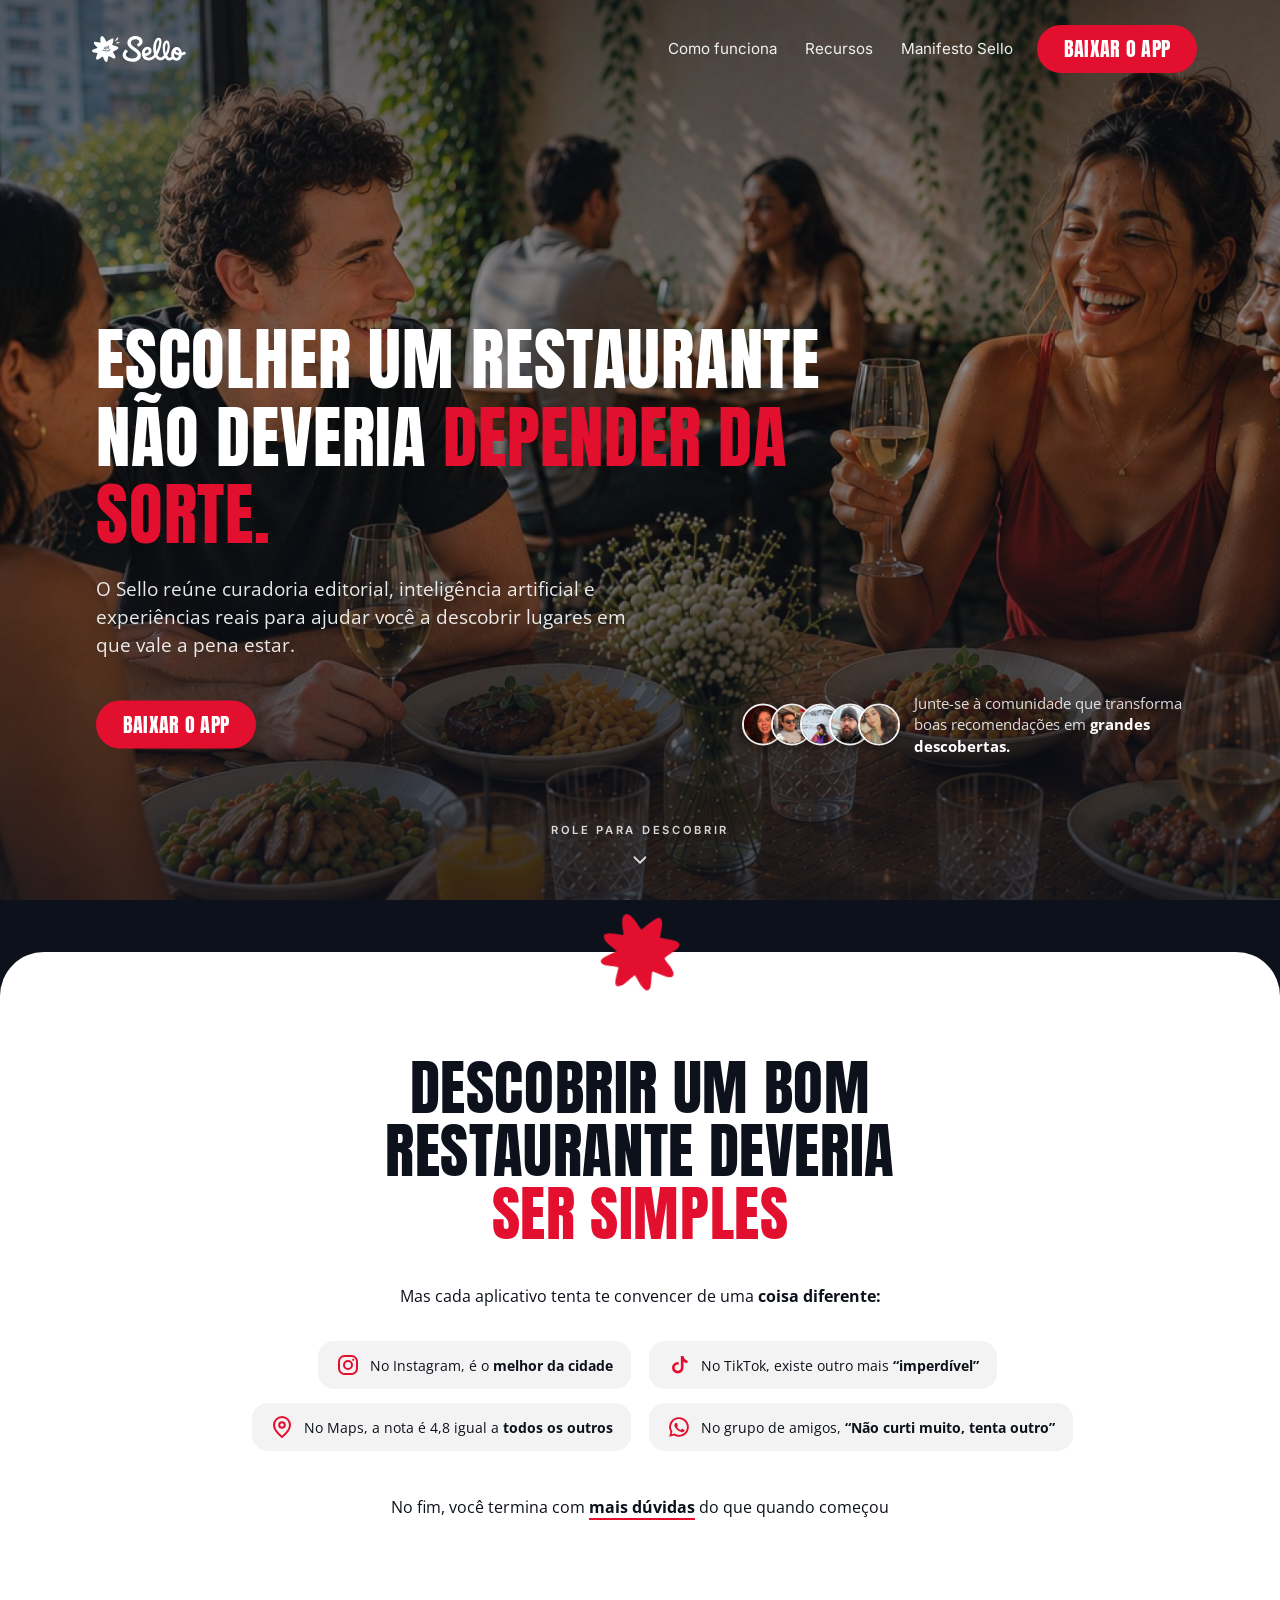
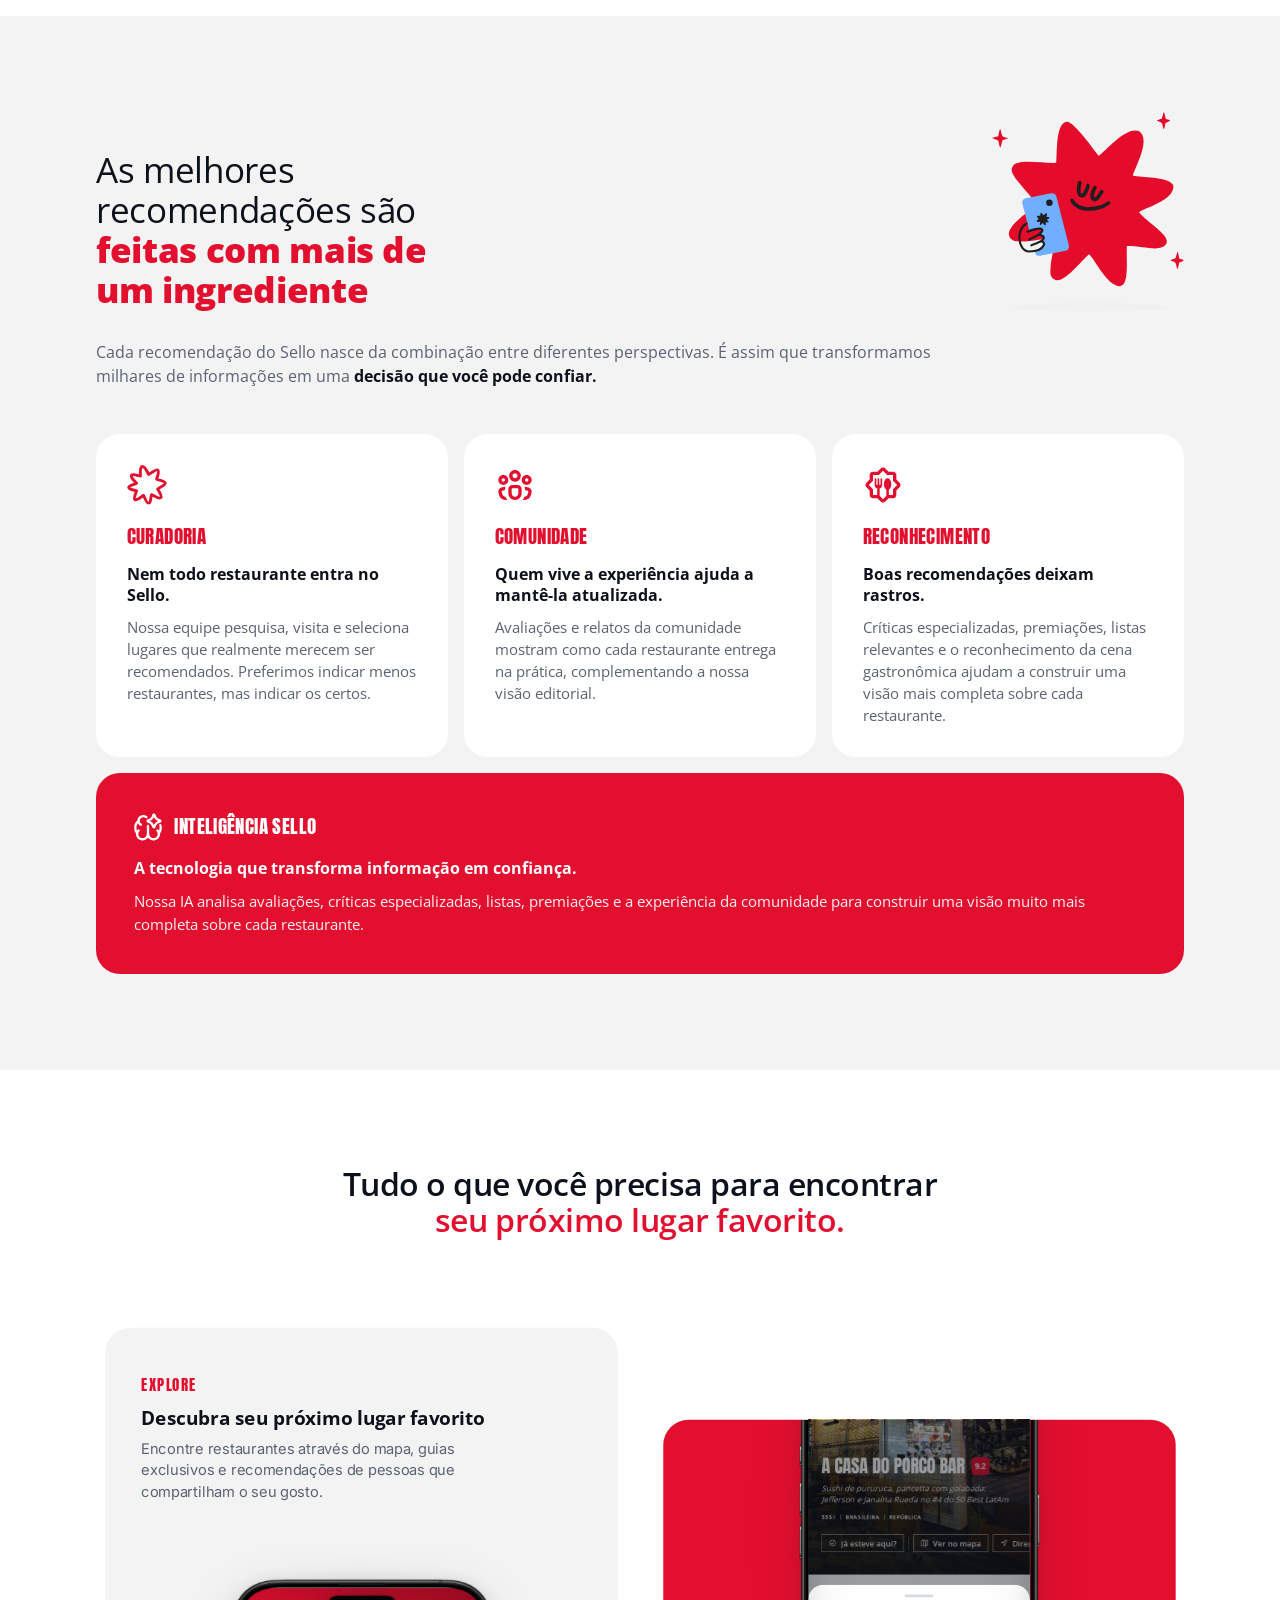
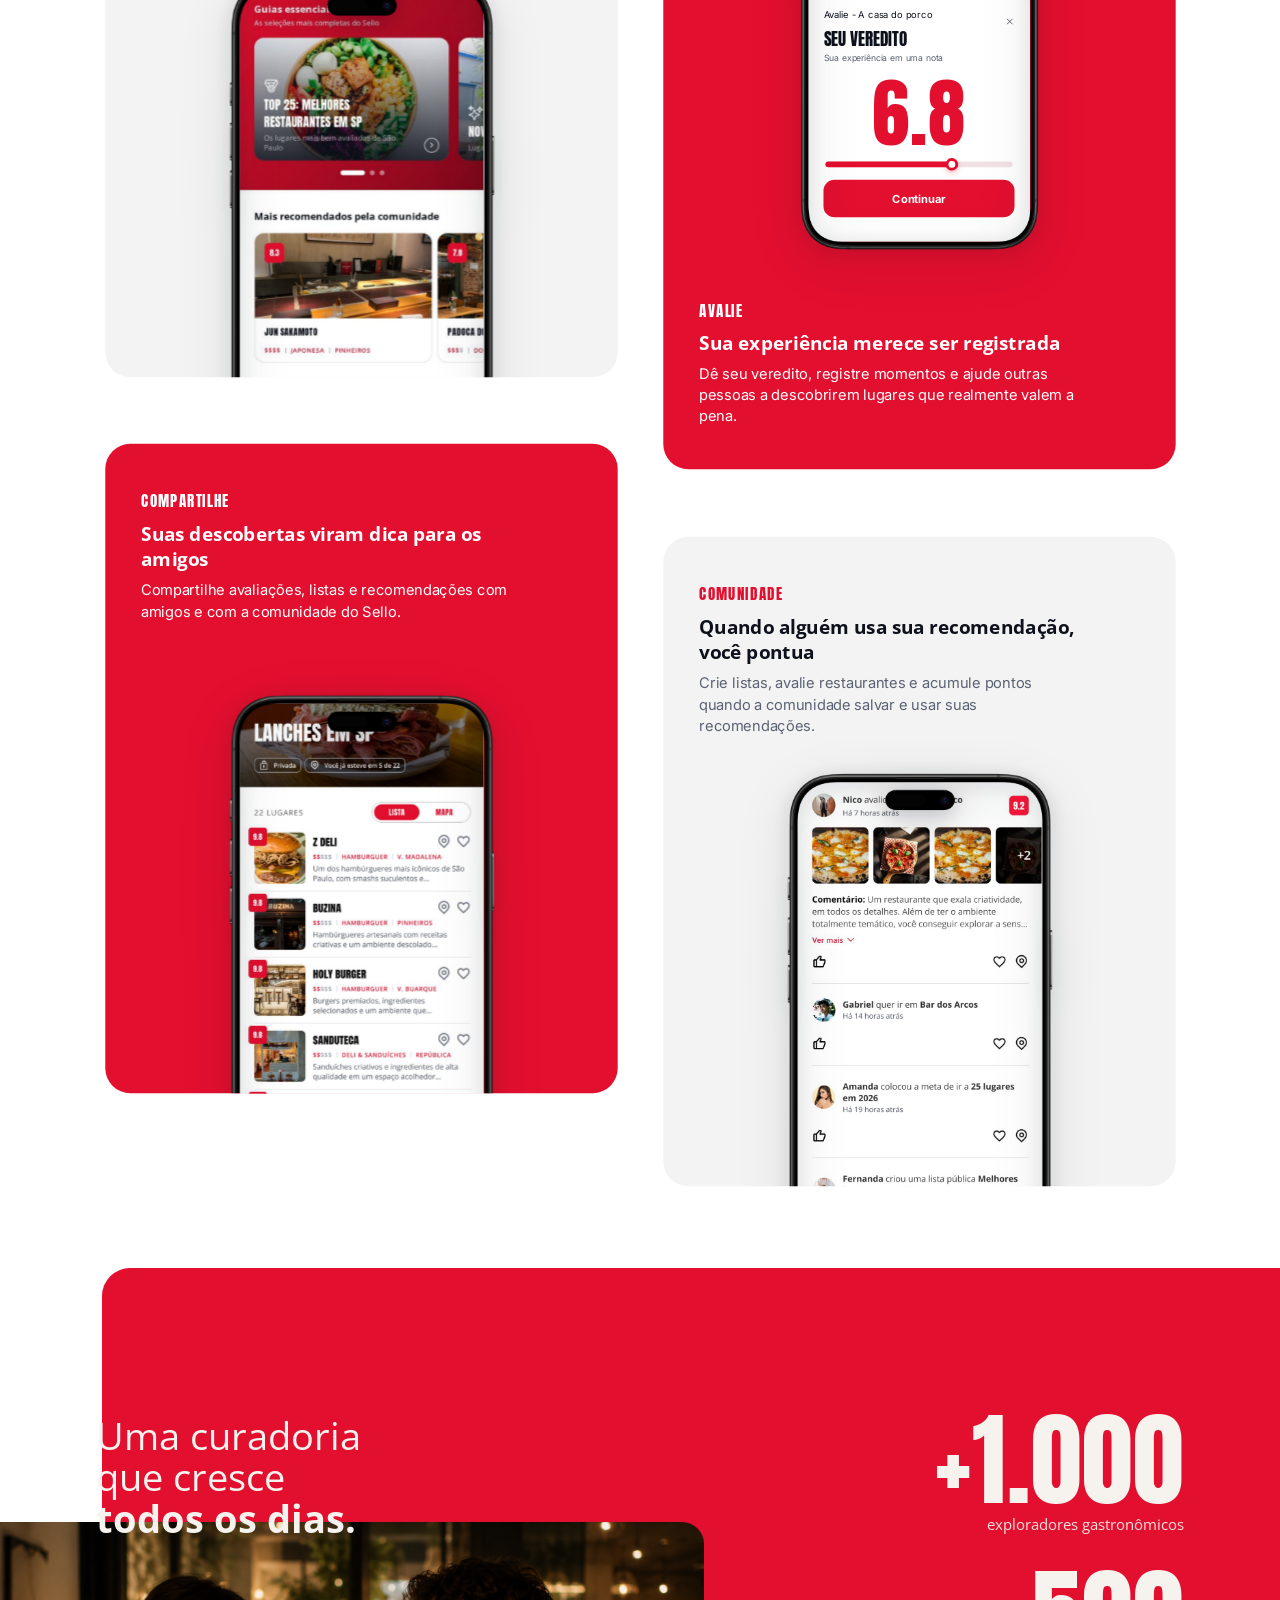
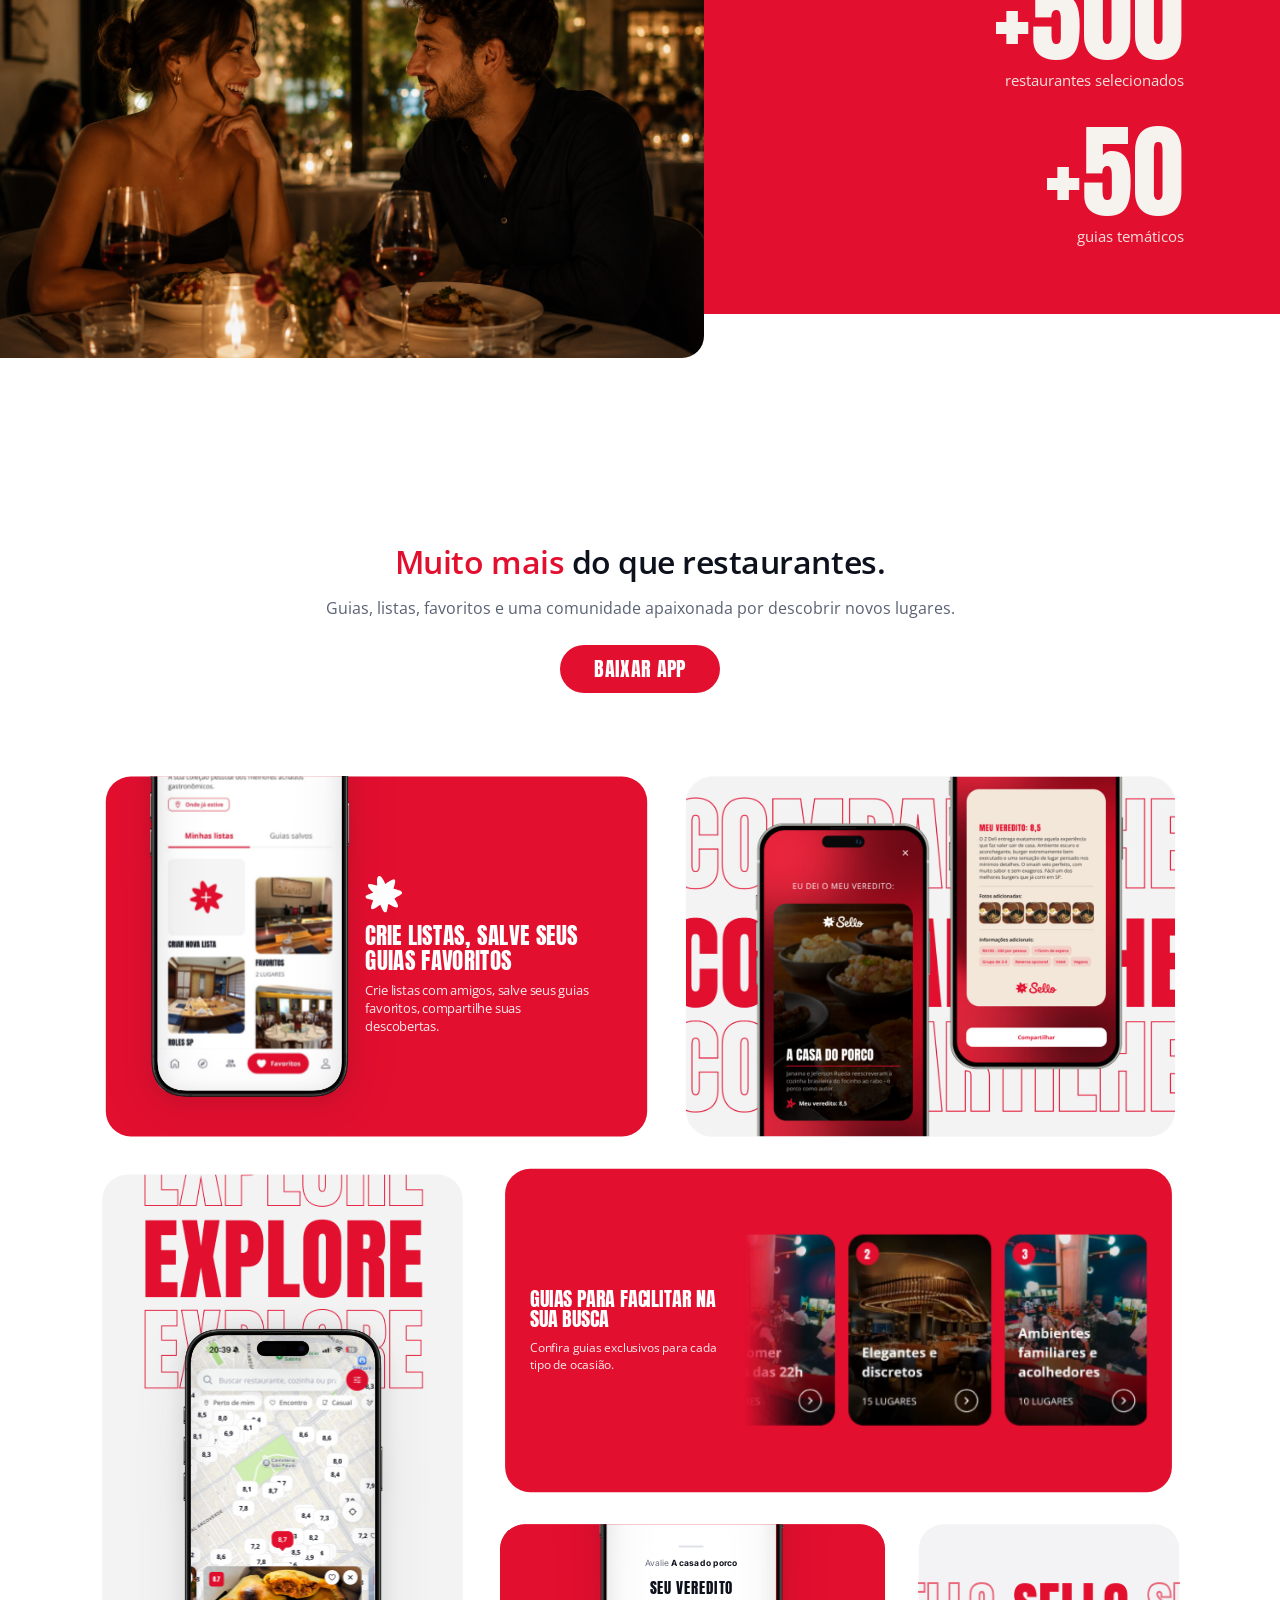
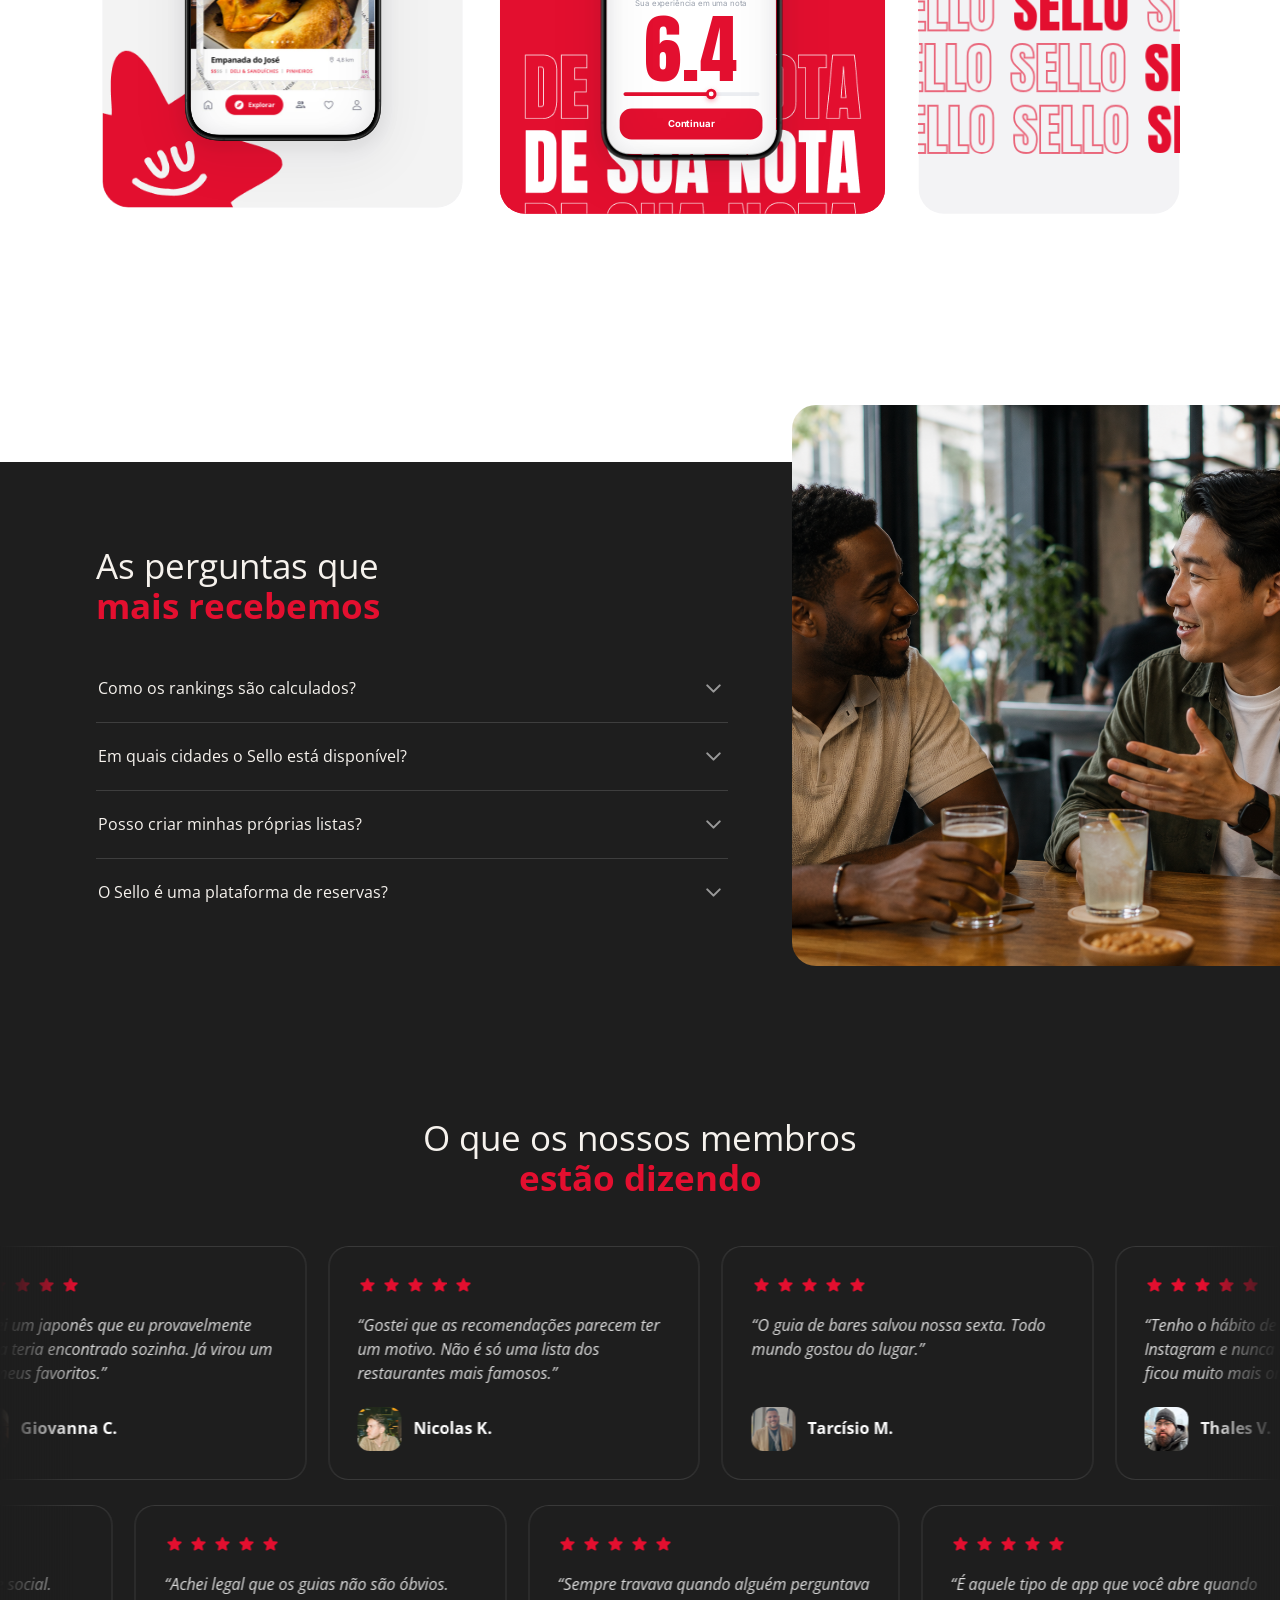
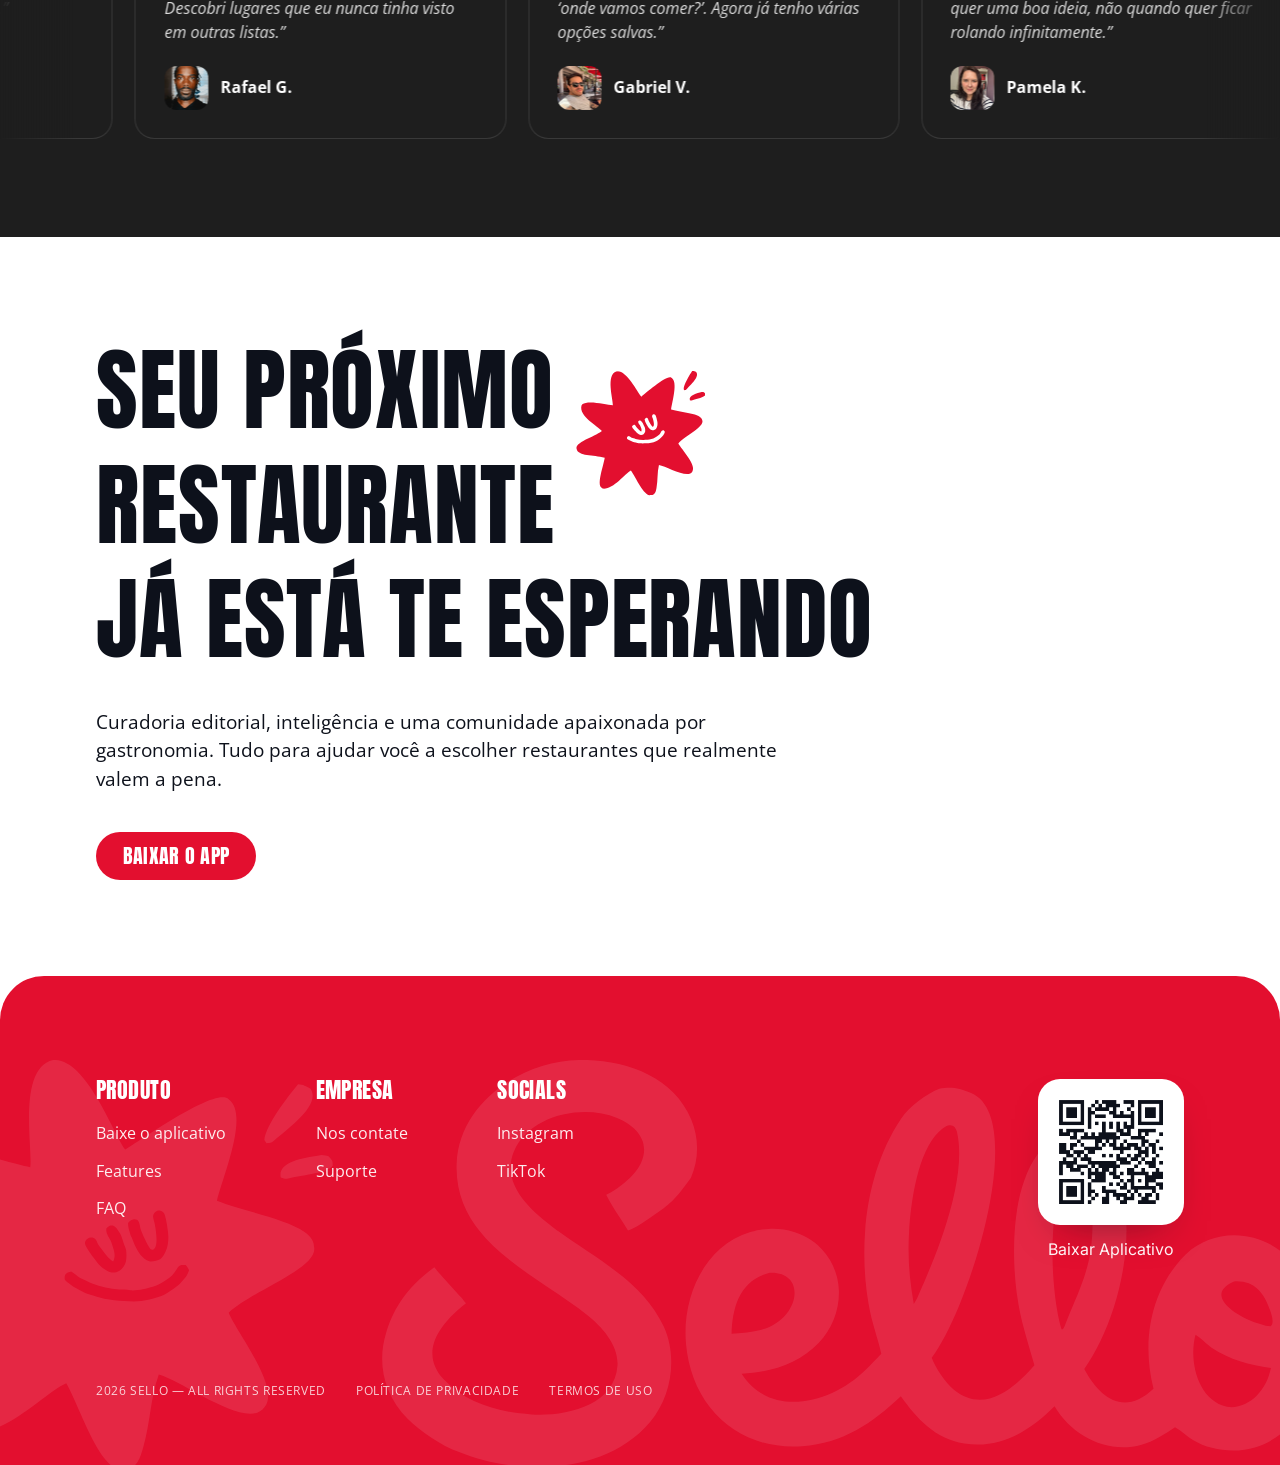
==== commit 66e6b414: "style(mobile): mais respiro entre título e números na seção stats Gap do .stats__row de clamp(16px,4" ====
--- a/index.html
+++ b/index.html
@@ -37,7 +37,7 @@
   <link rel="preconnect" href="https://fonts.googleapis.com" />
   <link rel="preconnect" href="https://fonts.gstatic.com" crossorigin />
   <link href="https://fonts.googleapis.com/css2?family=Anton&family=Anton+SC&family=Inter:wght@400;500;600&family=Open+Sans:ital,wght@0,400;0,600;0,700;0,800;1,400&display=swap" rel="stylesheet" />
-  <link rel="stylesheet" href="css/sello.css?v=129" />
+  <link rel="stylesheet" href="css/sello.css?v=130" />
 </head>
 <body>
 
--- a/css/sello.css
+++ b/css/sello.css
@@ -676,7 +676,7 @@
   .stats__img img{width:100%;height:100%;object-fit:cover;border-radius:inherit}
   .stats__row{position:relative;z-index:2;display:flex;flex-direction:column;align-items:stretch;
     background:transparent;border-radius:0;max-width:none;margin:0;transform:none;
-    gap:clamp(16px,4vw,22px);padding:clamp(18px,5vw,24px) var(--pad) clamp(40px,11vw,52px)}
+    gap:clamp(30px,8vw,44px);padding:clamp(18px,5vw,24px) var(--pad) clamp(40px,11vw,52px)}
   .stats__title{max-width:none}
   .stats__nums{text-align:left;flex-direction:column;gap:clamp(30px,8vw,44px)}
   .snum__n{font-size:clamp(3.4rem,16vw,5.5rem)}
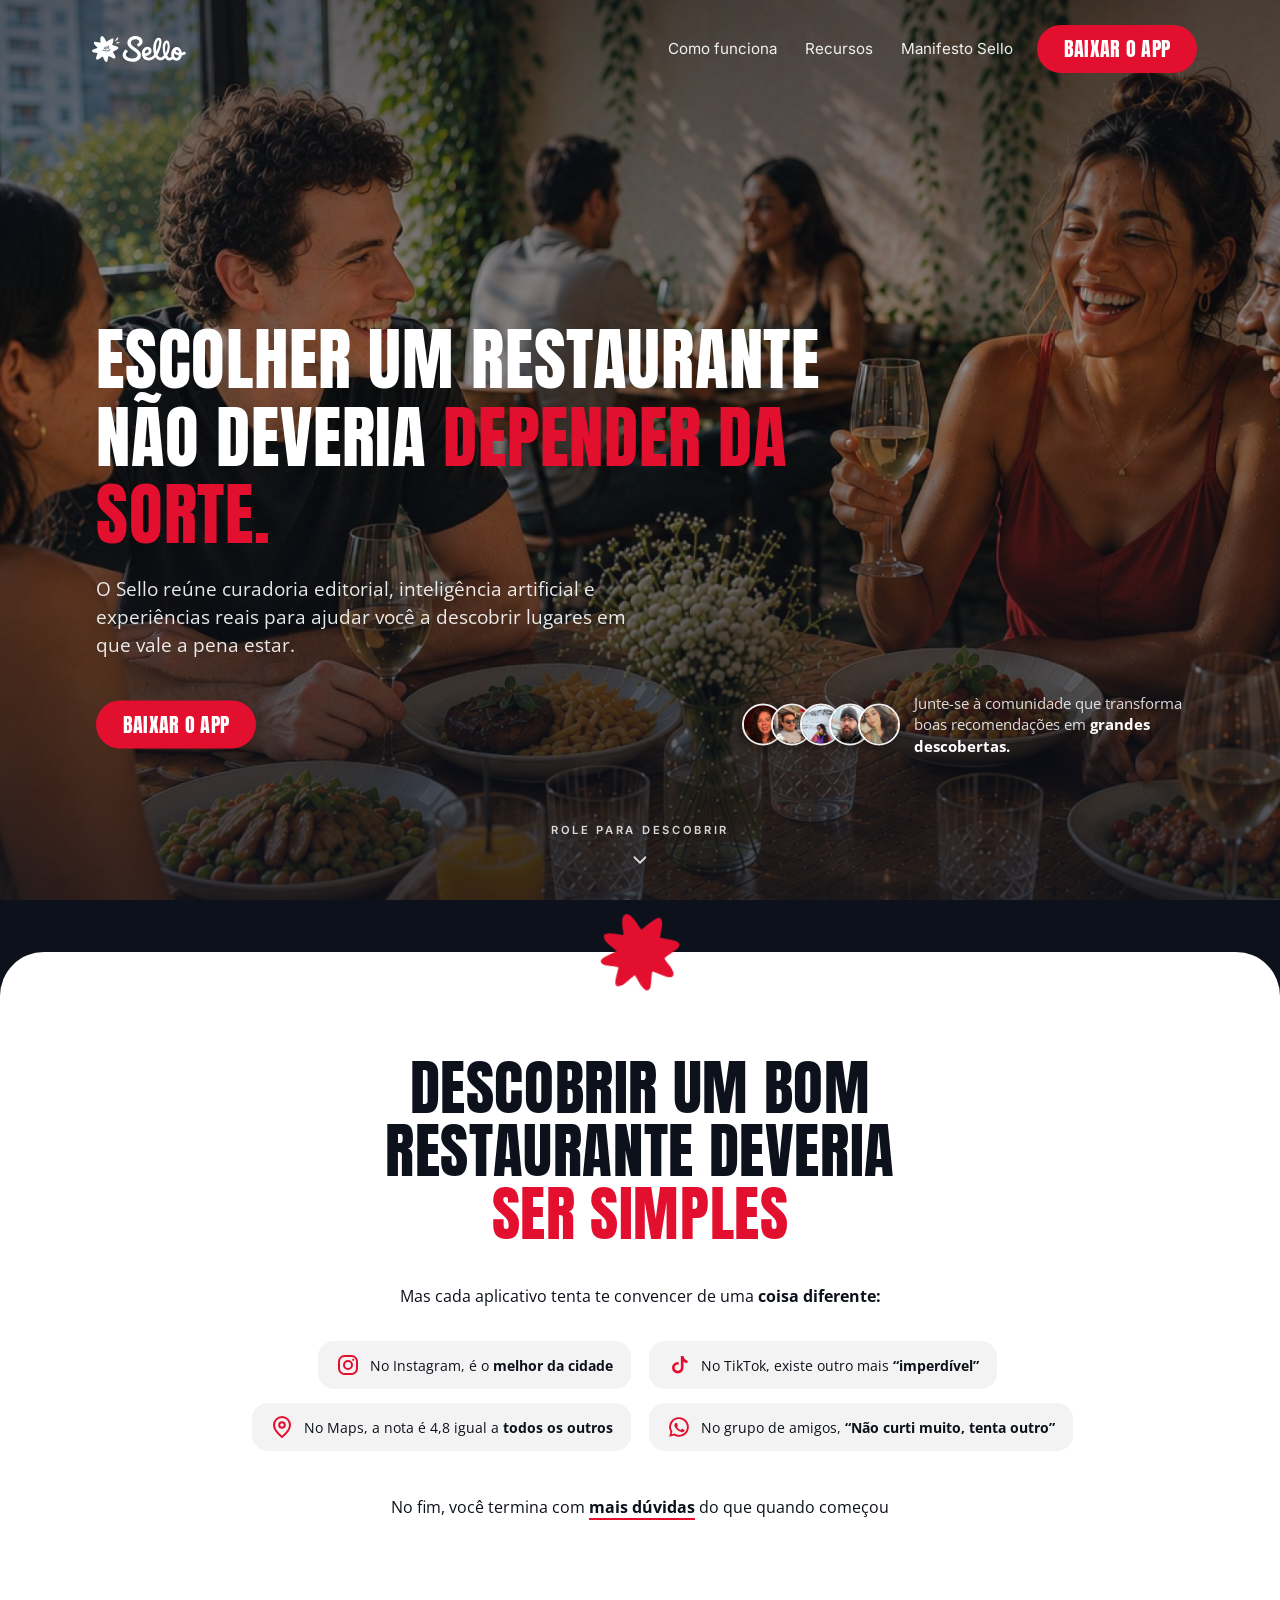
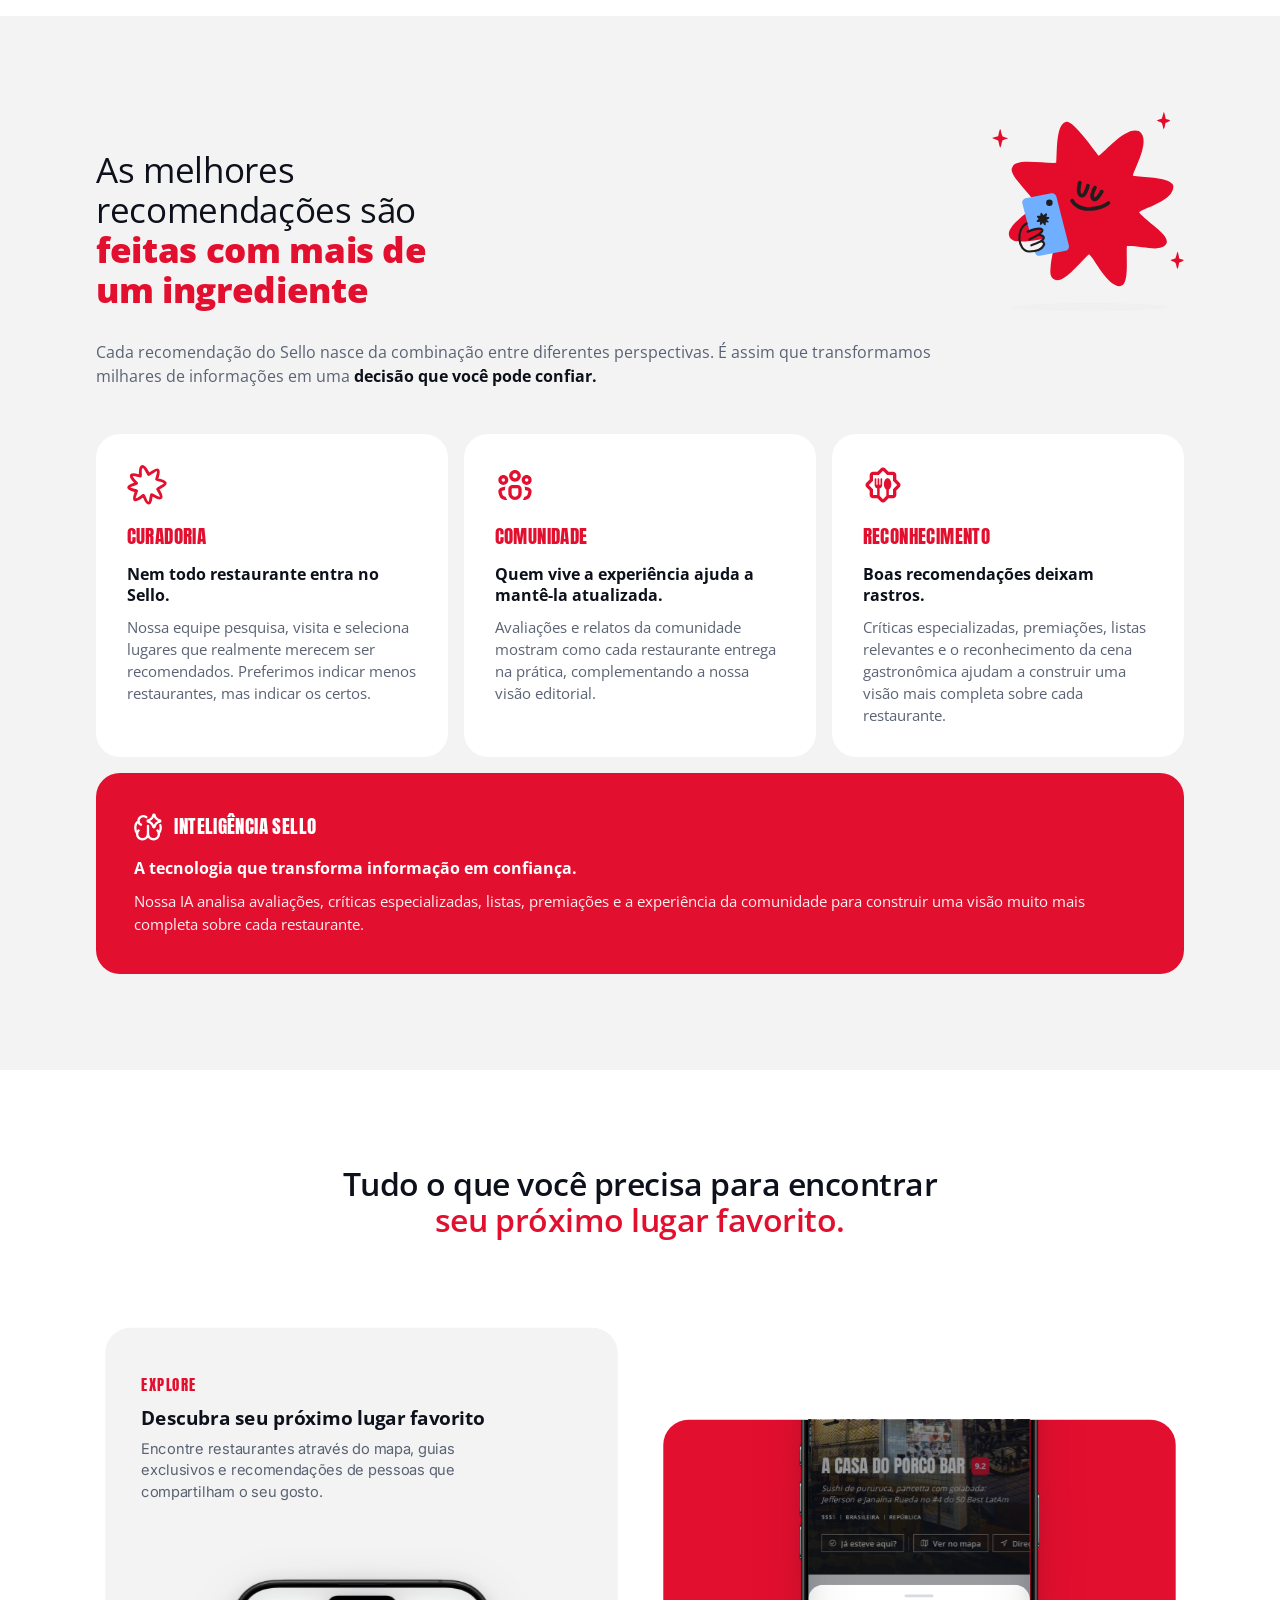
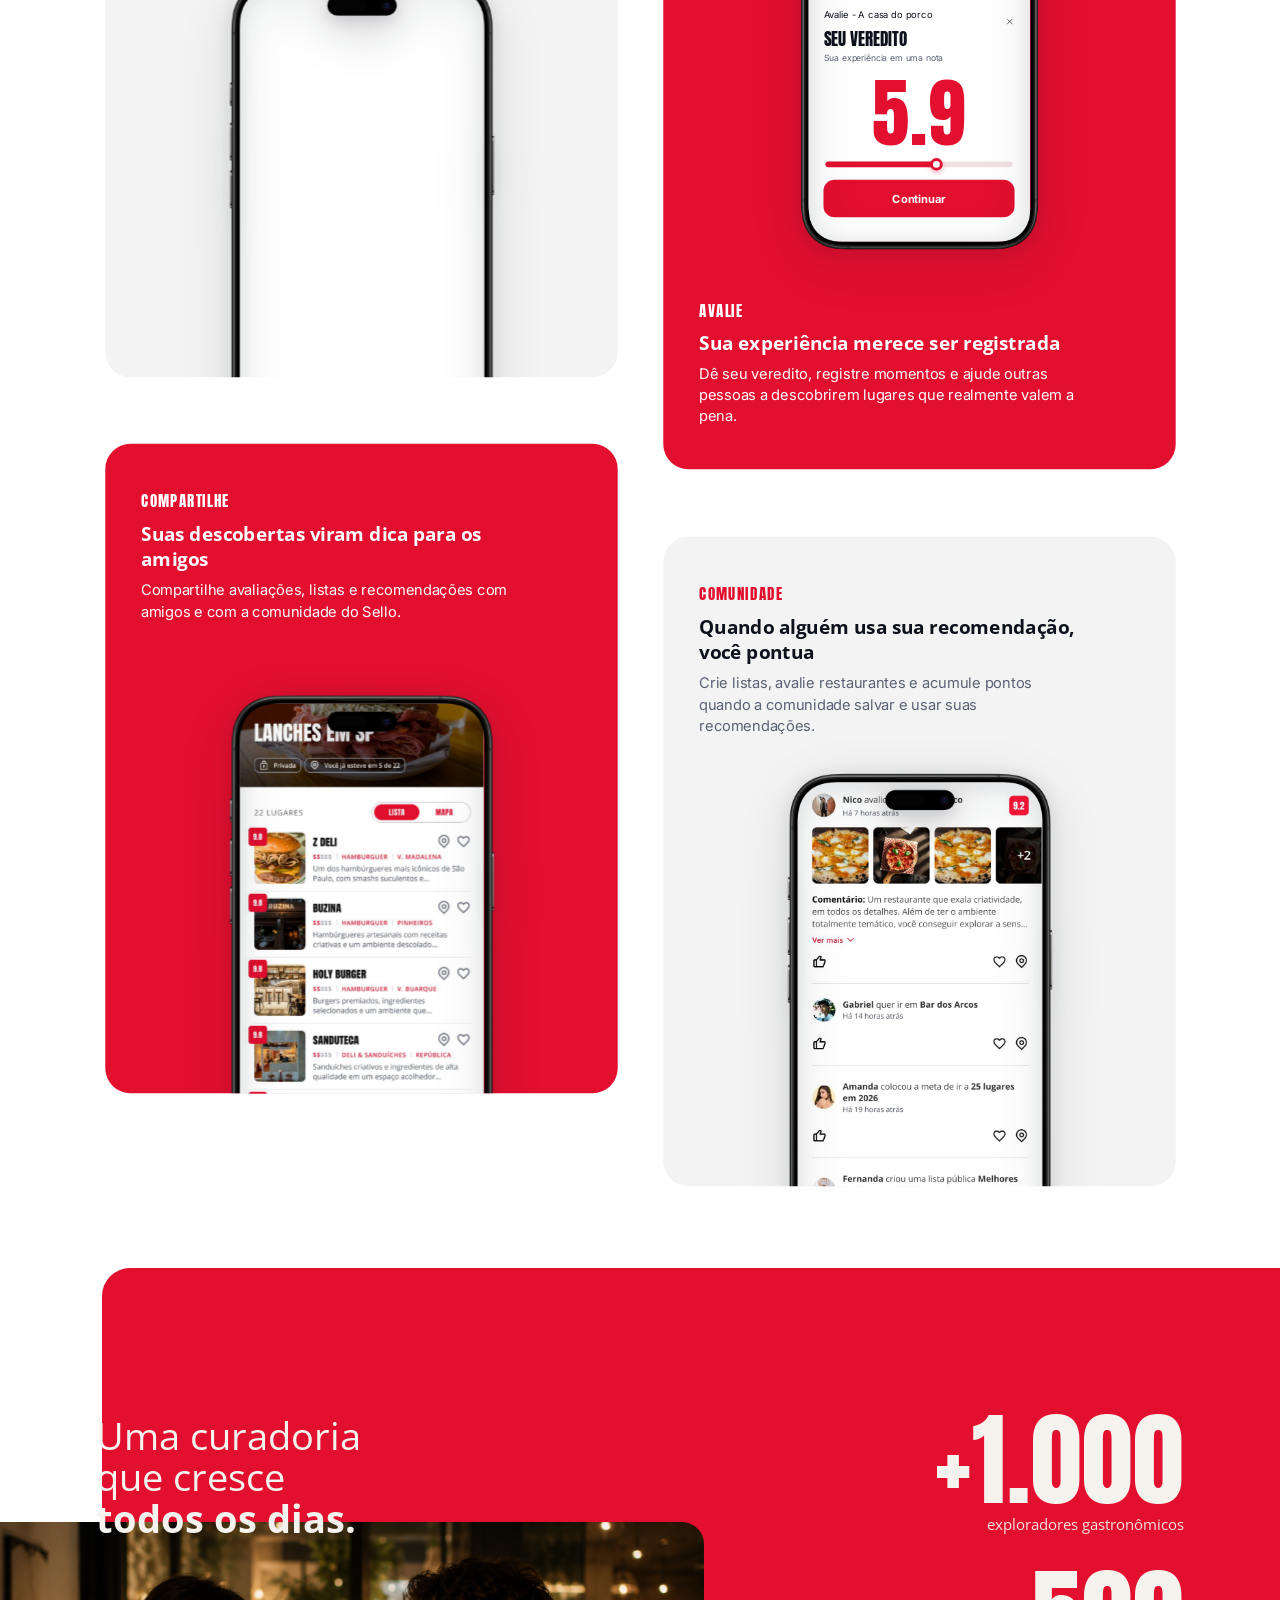
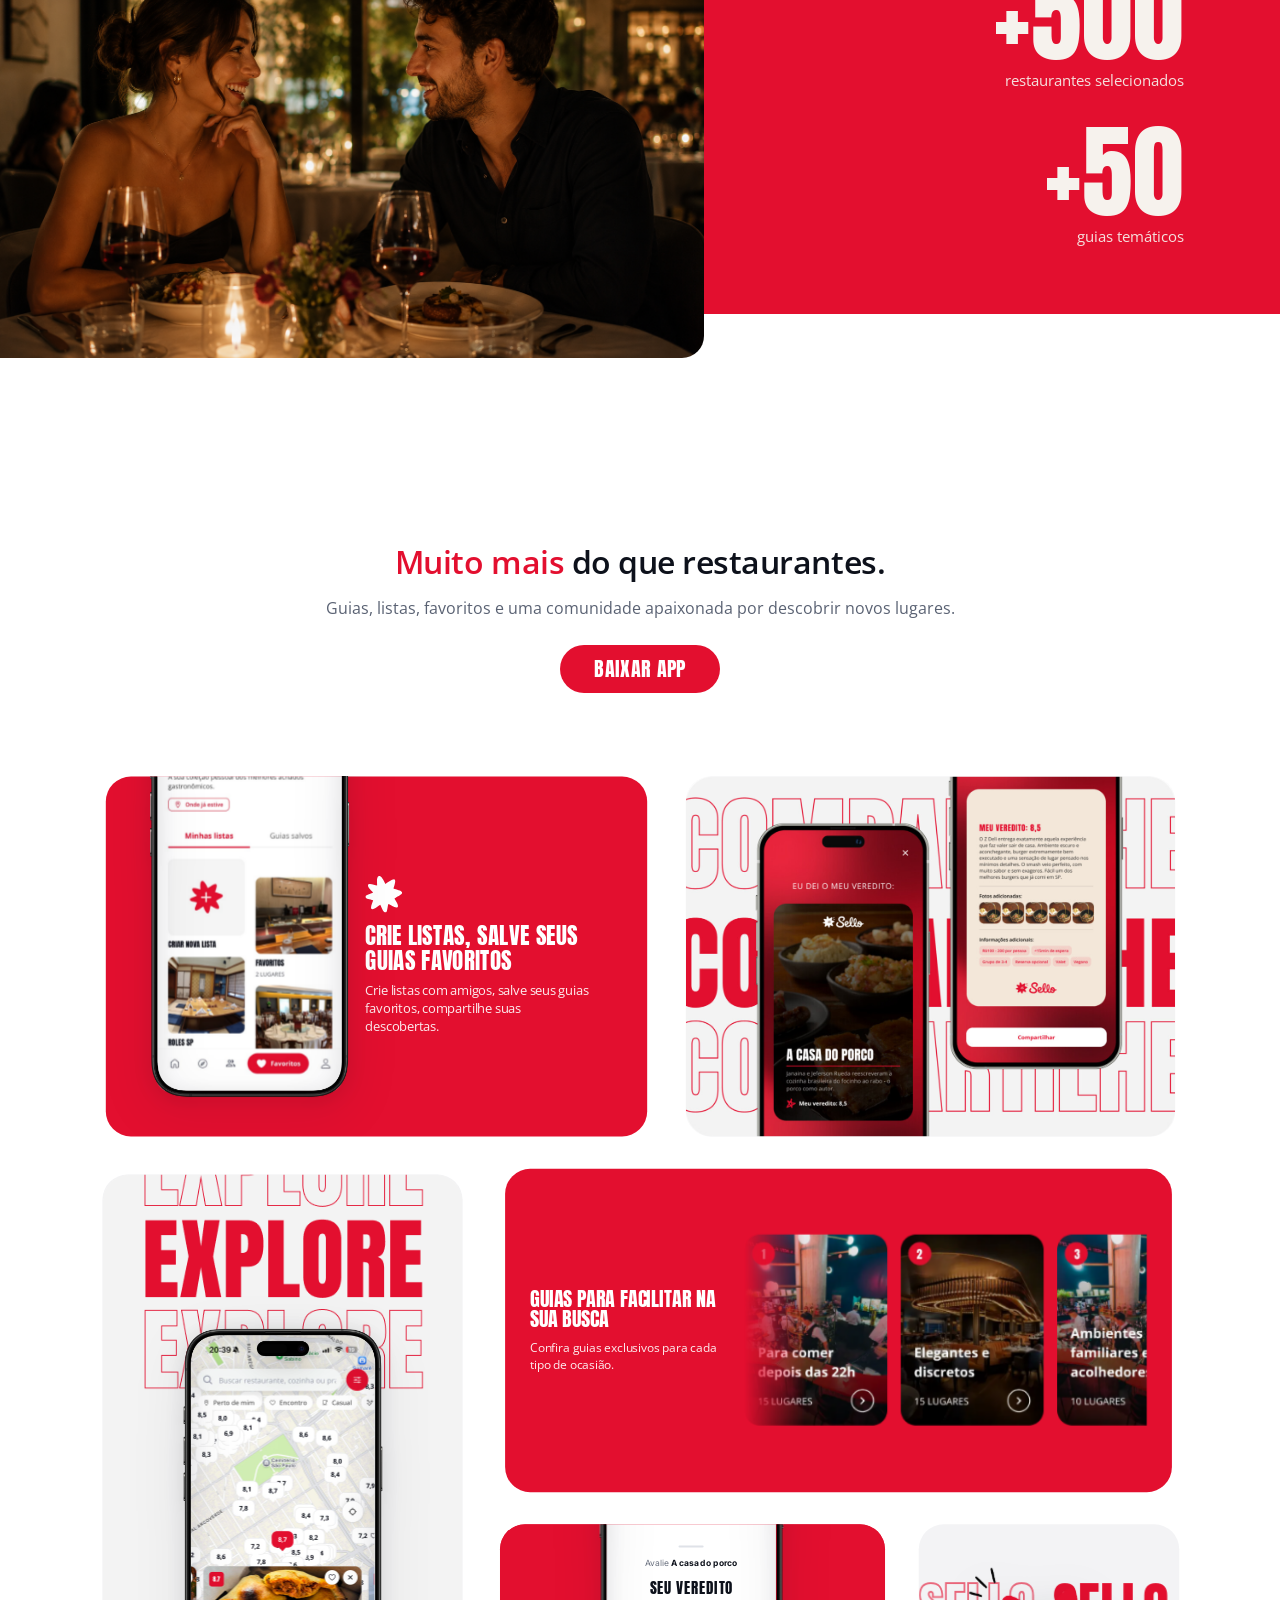
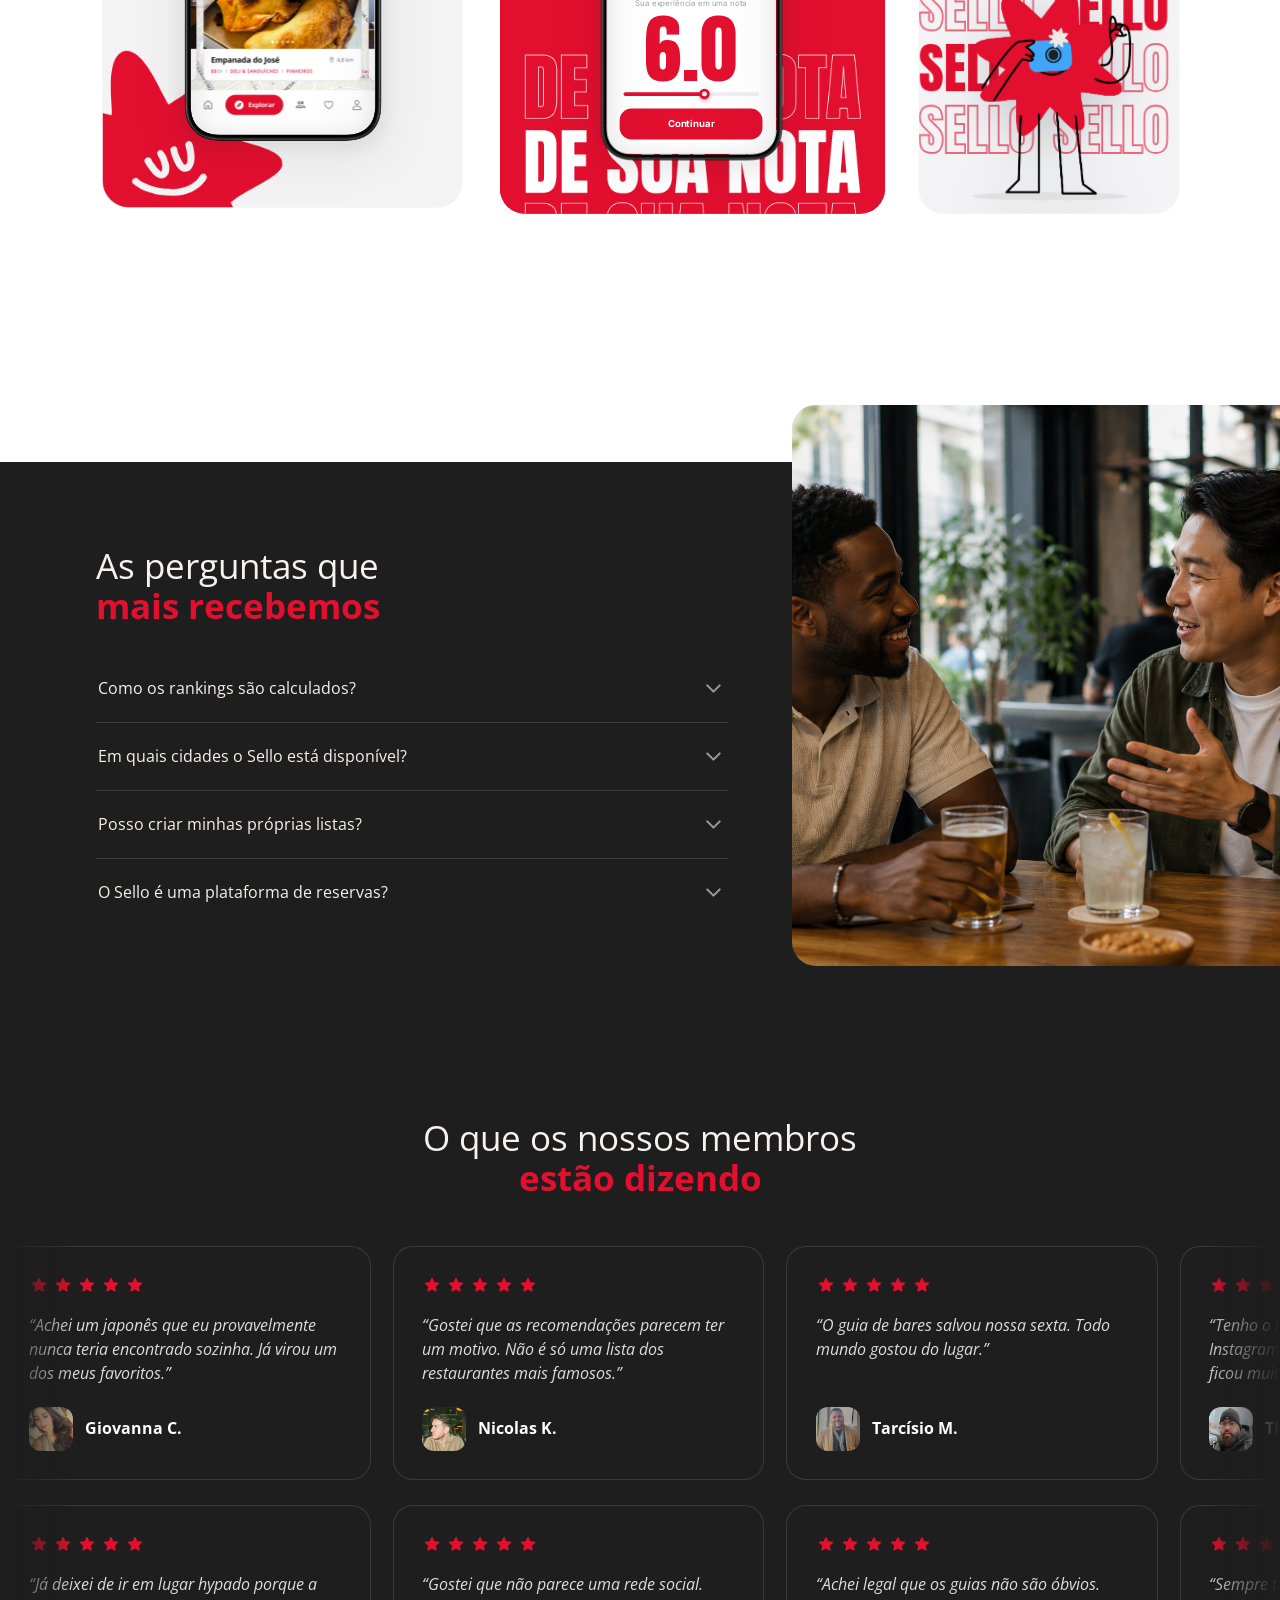
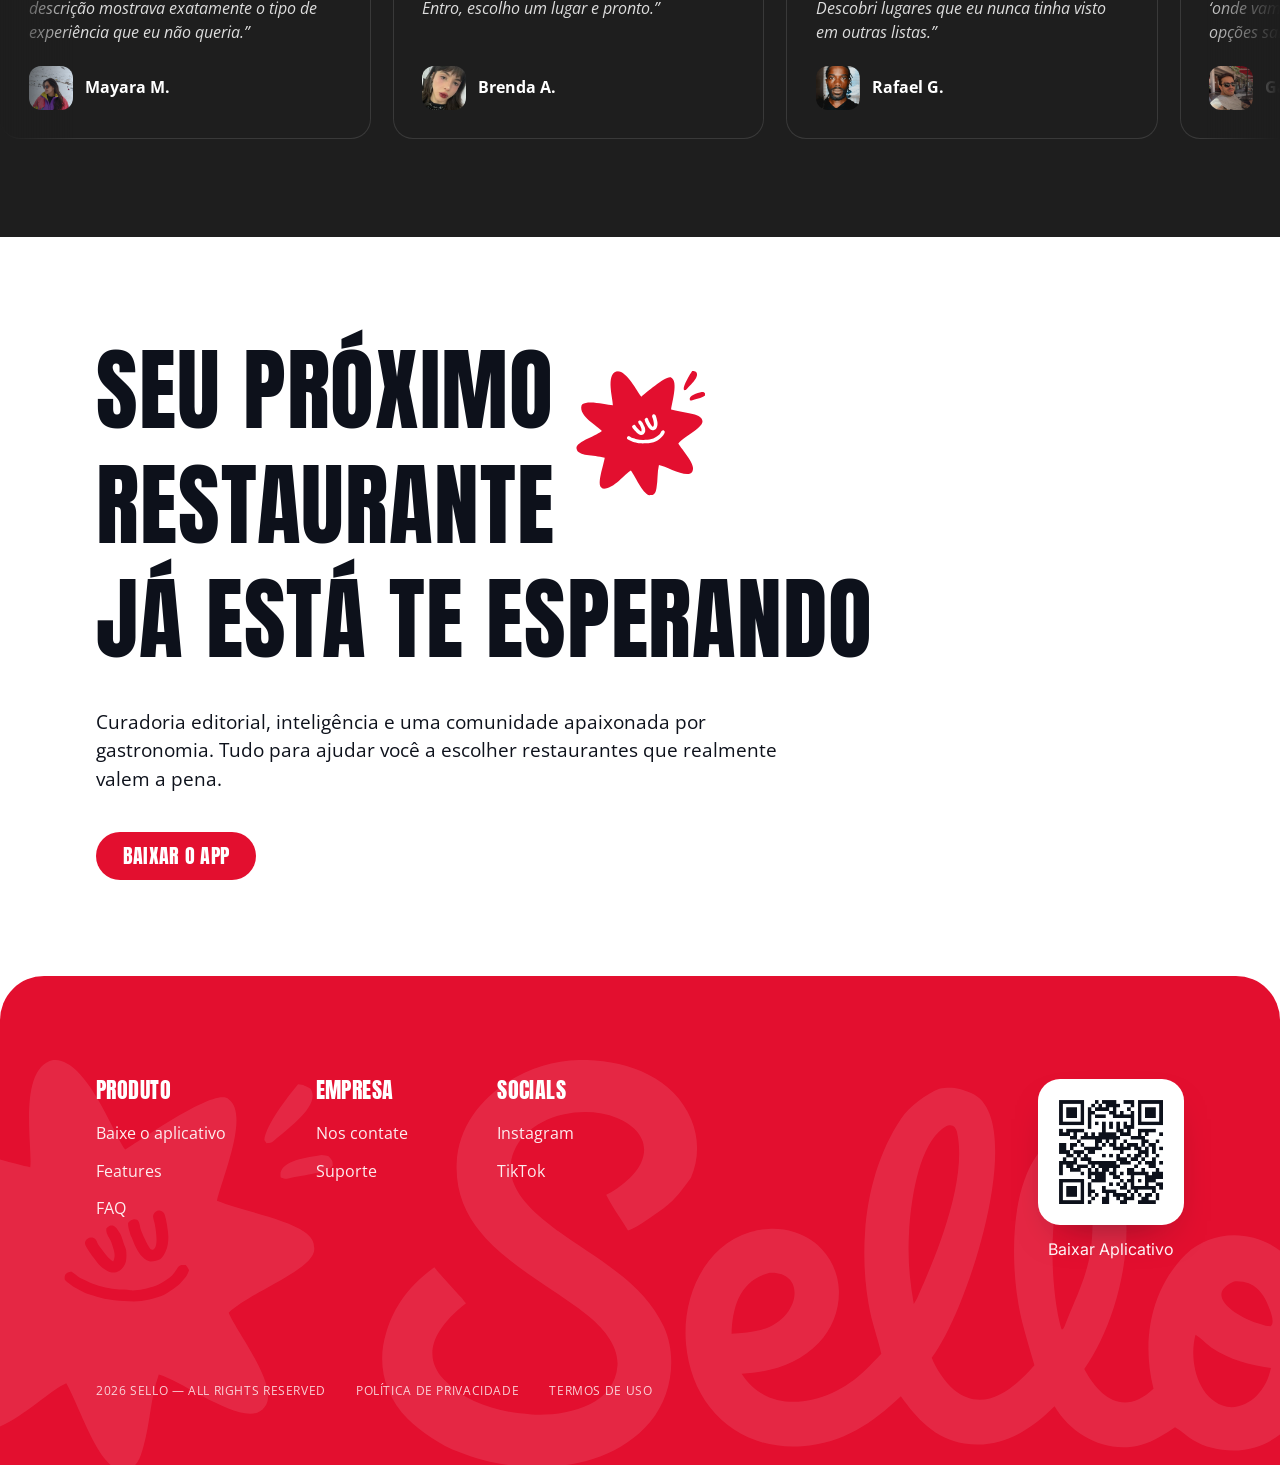
==== commit 7668a546: "fix(marquees): anima no compositor (CSS keyframes) — rAF por frame congela no iOS real (2º carrossel" ====
--- a/index.html
+++ b/index.html
@@ -37,7 +37,7 @@
   <link rel="preconnect" href="https://fonts.googleapis.com" />
   <link rel="preconnect" href="https://fonts.gstatic.com" crossorigin />
   <link href="https://fonts.googleapis.com/css2?family=Anton&family=Anton+SC&family=Inter:wght@400;500;600&family=Open+Sans:ital,wght@0,400;0,600;0,700;0,800;1,400&display=swap" rel="stylesheet" />
-  <link rel="stylesheet" href="css/sello.css?v=130" />
+  <link rel="stylesheet" href="css/sello.css?v=131" />
 </head>
 <body>
 
@@ -486,6 +486,6 @@
 </div>
 
 <script src="js/lenis.min.js?v=1" defer></script>
-<script src="js/sello.js?v=52" defer></script>
+<script src="js/sello.js?v=53" defer></script>
 </body>
 </html>
--- a/css/sello.css
+++ b/css/sello.css
@@ -417,7 +417,8 @@
 .b-guias__cards{flex:1;min-width:0;align-self:stretch;position:relative;overflow:hidden;
   -webkit-mask:linear-gradient(90deg,transparent 0,#000 15%,#000 100%);
           mask:linear-gradient(90deg,transparent 0,#000 15%,#000 100%)}
-.b-guias__cards .gmarquee__track{display:flex;gap:14px;width:max-content;height:100%;align-items:center;will-change:transform}
+.b-guias__cards .gmarquee__track{display:flex;width:max-content;height:100%;will-change:transform;animation:mq-scroll-l var(--mq-dur,68s) linear infinite}
+.b-guias__cards .gmarquee__set{display:flex;gap:14px;padding-right:14px;height:100%;align-items:center}
 .b-guias .gcard{flex:0 0 auto;height:70%}
 .b-guias .gcard img{height:100%;width:auto;display:block}
 
@@ -431,7 +432,10 @@
 @media (prefers-reduced-motion:reduce){.bcard>.dcard__bg{opacity:1;transform:none;transition:none}}
 /* SELLO watermark = carrossel 2 linhas, sentidos opostos */
 .b-mascot__wm{position:absolute;inset:0;z-index:0;overflow:hidden;display:flex;flex-direction:column;justify-content:center;gap:.05em;pointer-events:none}
-.swm{white-space:nowrap;font-family:var(--font-disp);text-transform:uppercase;font-size:clamp(1.9rem,5.4vw,3.5rem);line-height:1.12;will-change:transform}
+.swm{white-space:nowrap;font-family:var(--font-disp);text-transform:uppercase;font-size:clamp(1.9rem,5.4vw,3.5rem);line-height:1.12;will-change:transform;display:flex;width:max-content}
+.swm__set{white-space:nowrap}
+.swm[data-swm="left"]{animation:mq-scroll-l var(--mq-dur,116s) linear infinite}
+.swm[data-swm="right"]{animation:mq-scroll-r var(--mq-dur,116s) linear infinite}
 .swm b{font-weight:400;padding-right:.34em}
 .swm .o{color:transparent;-webkit-text-stroke:1.8px rgba(227,15,47,.62)}
 .swm .f{color:var(--red)}
@@ -470,9 +474,17 @@
 .reviews .wrap{text-align:center;margin-bottom:clamp(34px,4vw,48px)}
 .marquee{overflow:hidden;padding-block:2px;pointer-events:none;-webkit-mask-image:linear-gradient(90deg,transparent,#000 6%,#000 94%,transparent);mask-image:linear-gradient(90deg,transparent,#000 6%,#000 94%,transparent)}
 .marquee+.marquee{margin-top:clamp(14px,1.6vw,22px)}
-.marquee__track{display:flex;gap:22px;width:max-content;will-change:transform}
-@media (prefers-reduced-motion:reduce){.marquee{overflow-x:auto;pointer-events:auto;scrollbar-width:none;-webkit-overflow-scrolling:touch}.marquee::-webkit-scrollbar{display:none}}
-.rcard{flex:0 0 clamp(284px,29vw,392px);display:flex;flex-direction:column;background:#1E1E1E;border:1px solid rgba(255,255,255,.12);border-radius:20px;padding:clamp(24px,2.2vw,34px);box-shadow:none}
+.marquee__track{display:flex;width:max-content;will-change:transform}
+.marquee__track[data-marquee="left"]{animation:mq-scroll-l var(--mq-dur,82s) linear infinite}
+.marquee__track[data-marquee="right"]{animation:mq-scroll-r var(--mq-dur,82s) linear infinite}
+.marquee__set{display:flex;gap:22px;padding-right:22px}
+/* -50% do track = exatamente 1 conjunto (2 sets de mesma largura) → loop sem costura */
+@keyframes mq-scroll-l{from{transform:translate3d(0,0,0)}to{transform:translate3d(-50%,0,0)}}
+@keyframes mq-scroll-r{from{transform:translate3d(-50%,0,0)}to{transform:translate3d(0,0,0)}}
+@media (prefers-reduced-motion:reduce){.marquee{overflow-x:auto;pointer-events:auto;scrollbar-width:none;-webkit-overflow-scrolling:touch}.marquee::-webkit-scrollbar{display:none}.marquee__track[data-marquee],.b-guias__cards .gmarquee__track,.swm[data-swm]{animation:none}}
+.rcard{flex:0 0 auto;width:clamp(284px,29vw,392px);display:flex;flex-direction:column;background:#1E1E1E;border:1px solid rgba(255,255,255,.12);border-radius:20px;padding:clamp(24px,2.2vw,34px);box-shadow:none}
+/* width explícito (não flex-basis): WebKit resolve max-content aninhado pela largura de CONTEÚDO
+   quando o sizing vem só de flex-basis — o set inflava pra soma das frases sem wrap */
 .rcard__stars{display:flex;gap:4px;margin-bottom:18px}
 .rcard__stars svg{width:20px;height:20px;fill:var(--red)}
 .rcard__quote{font-size:clamp(1rem,1.2vw,1.18rem);line-height:1.5;margin:0 0 22px;font-weight:400;font-style:italic;color:rgba(255,255,255,.85)}
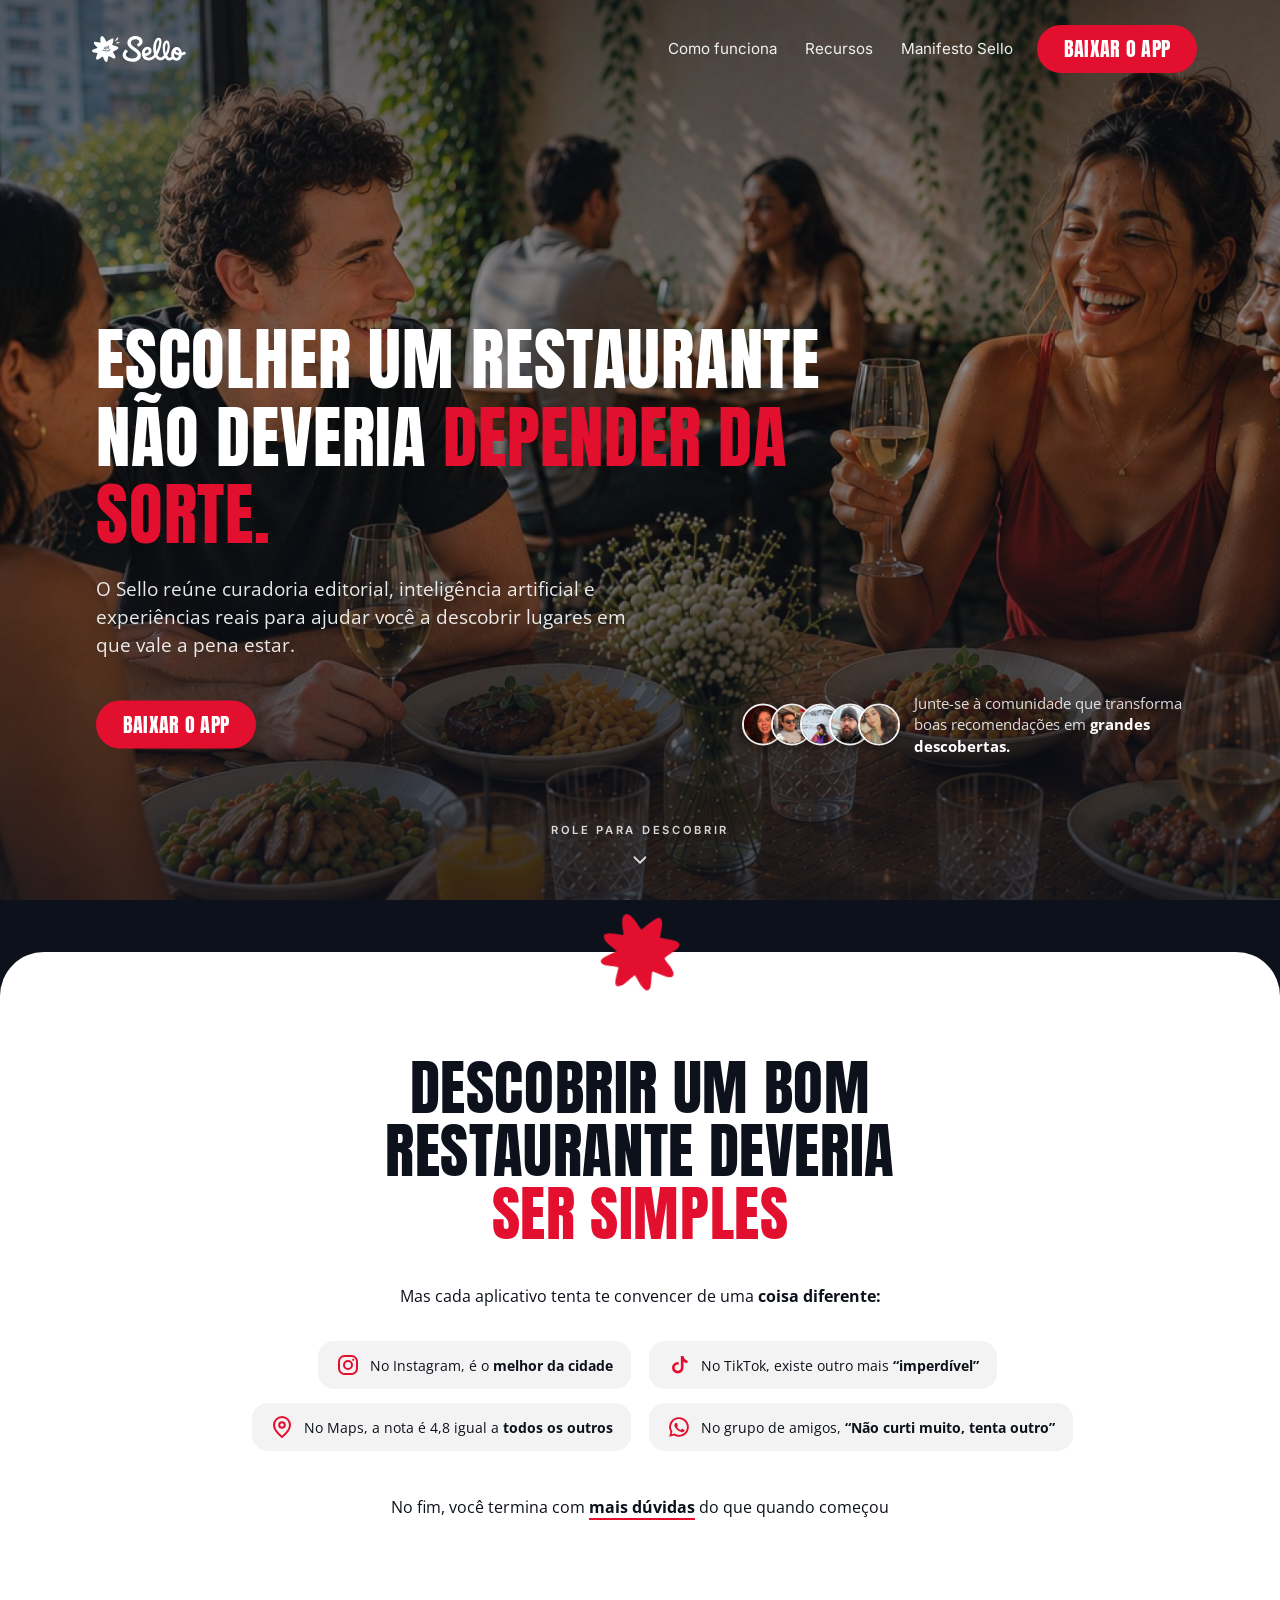
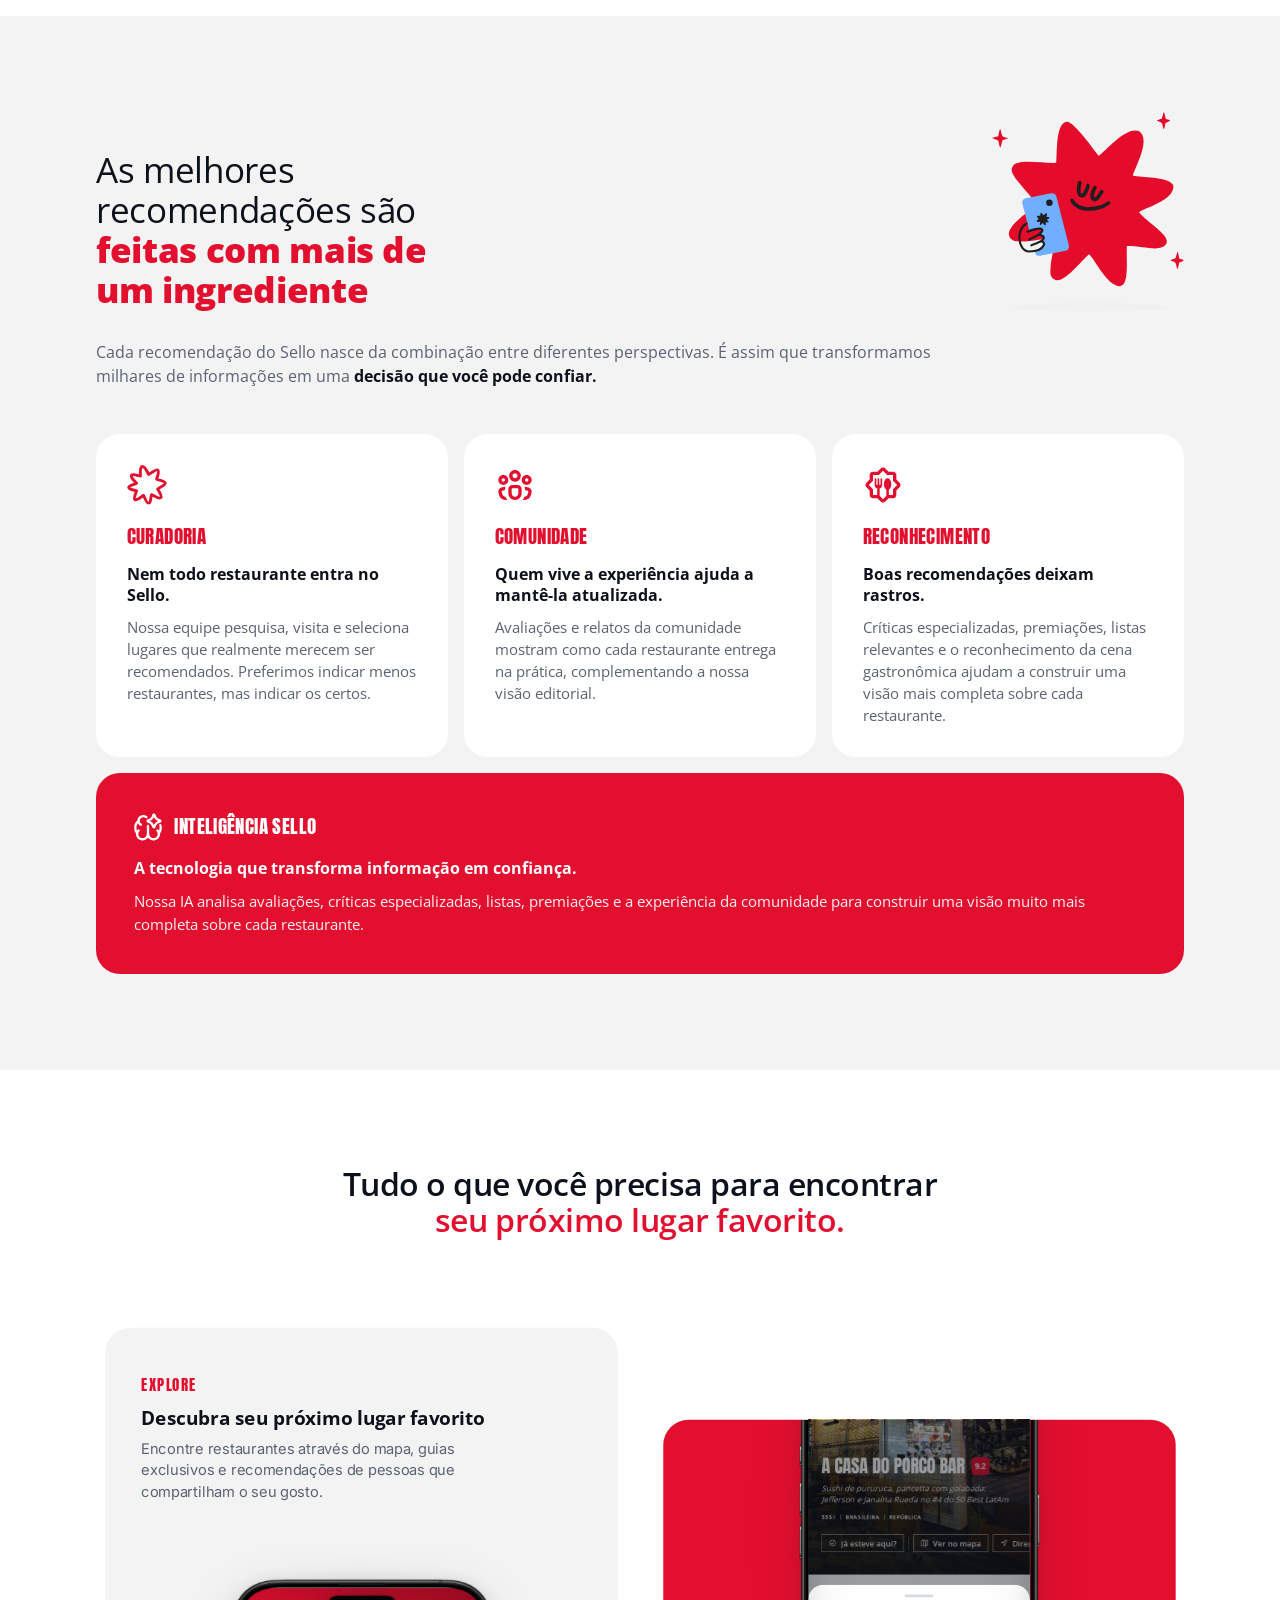
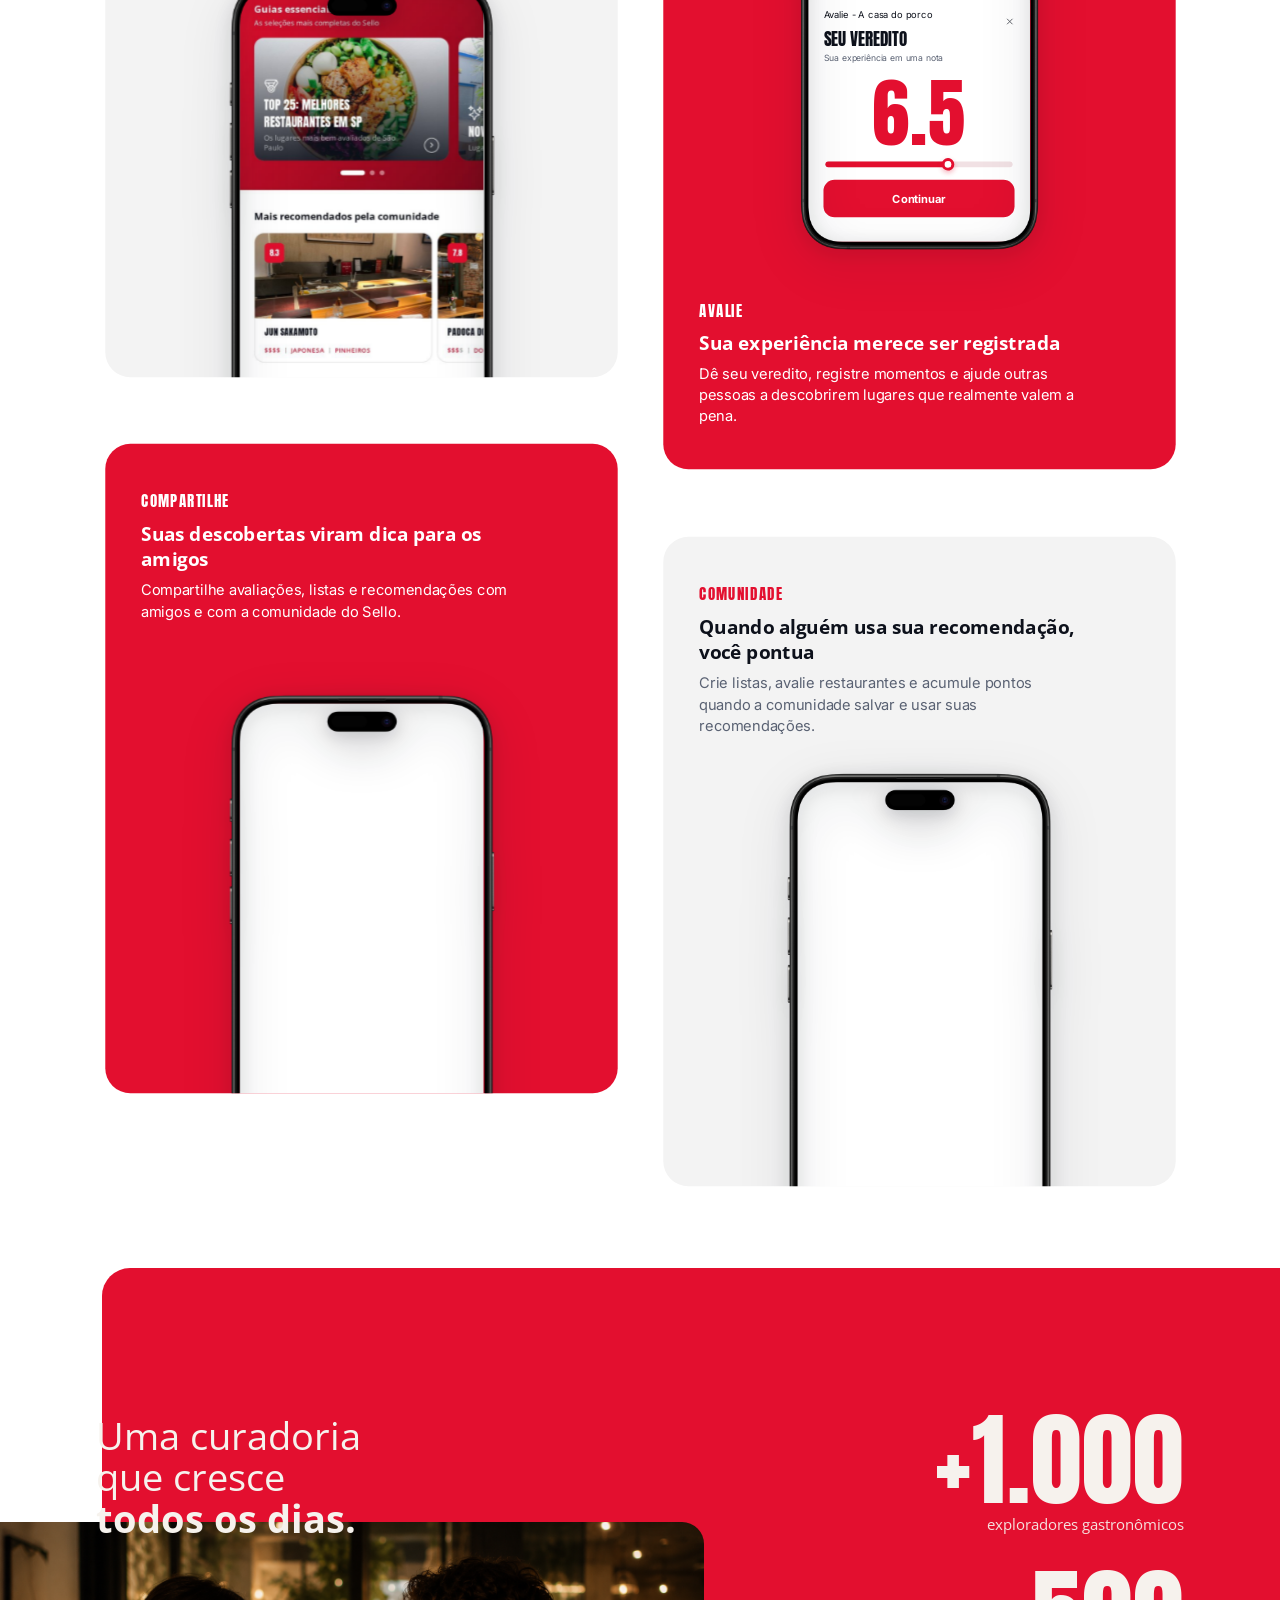
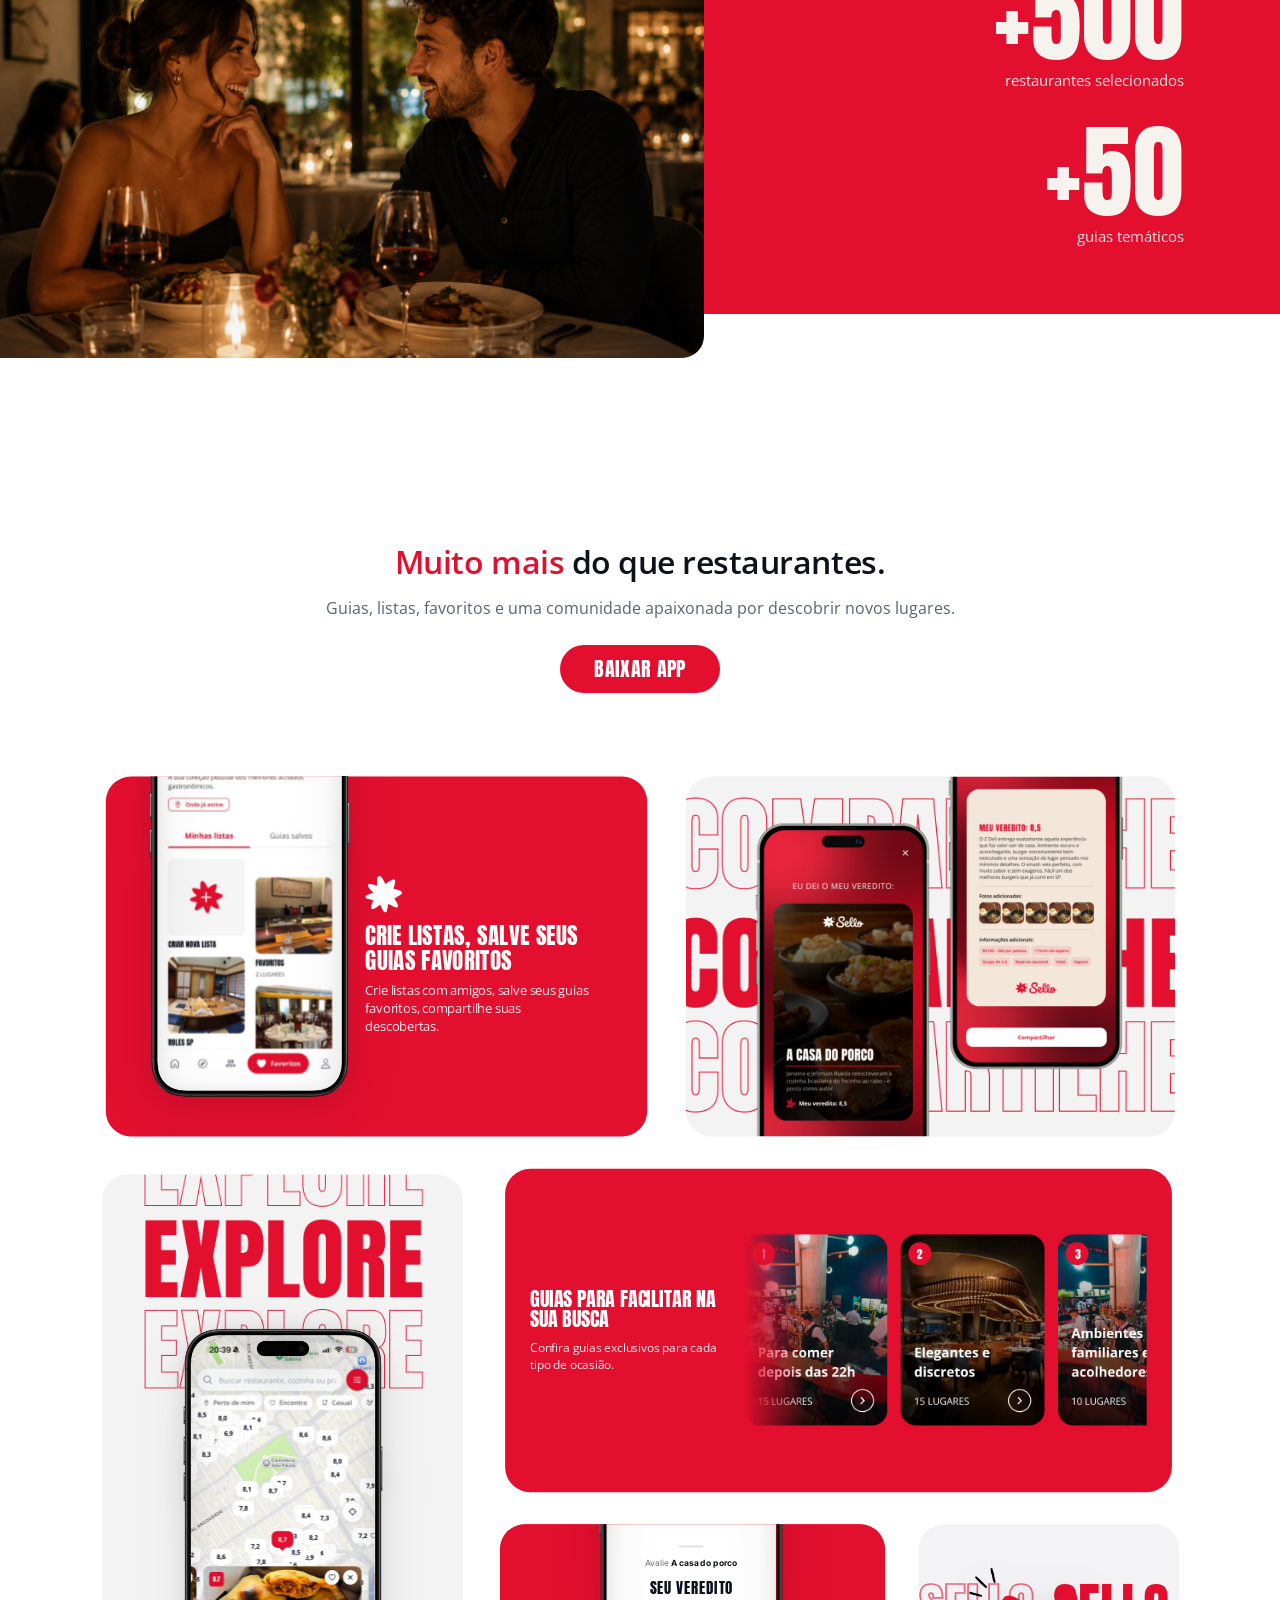
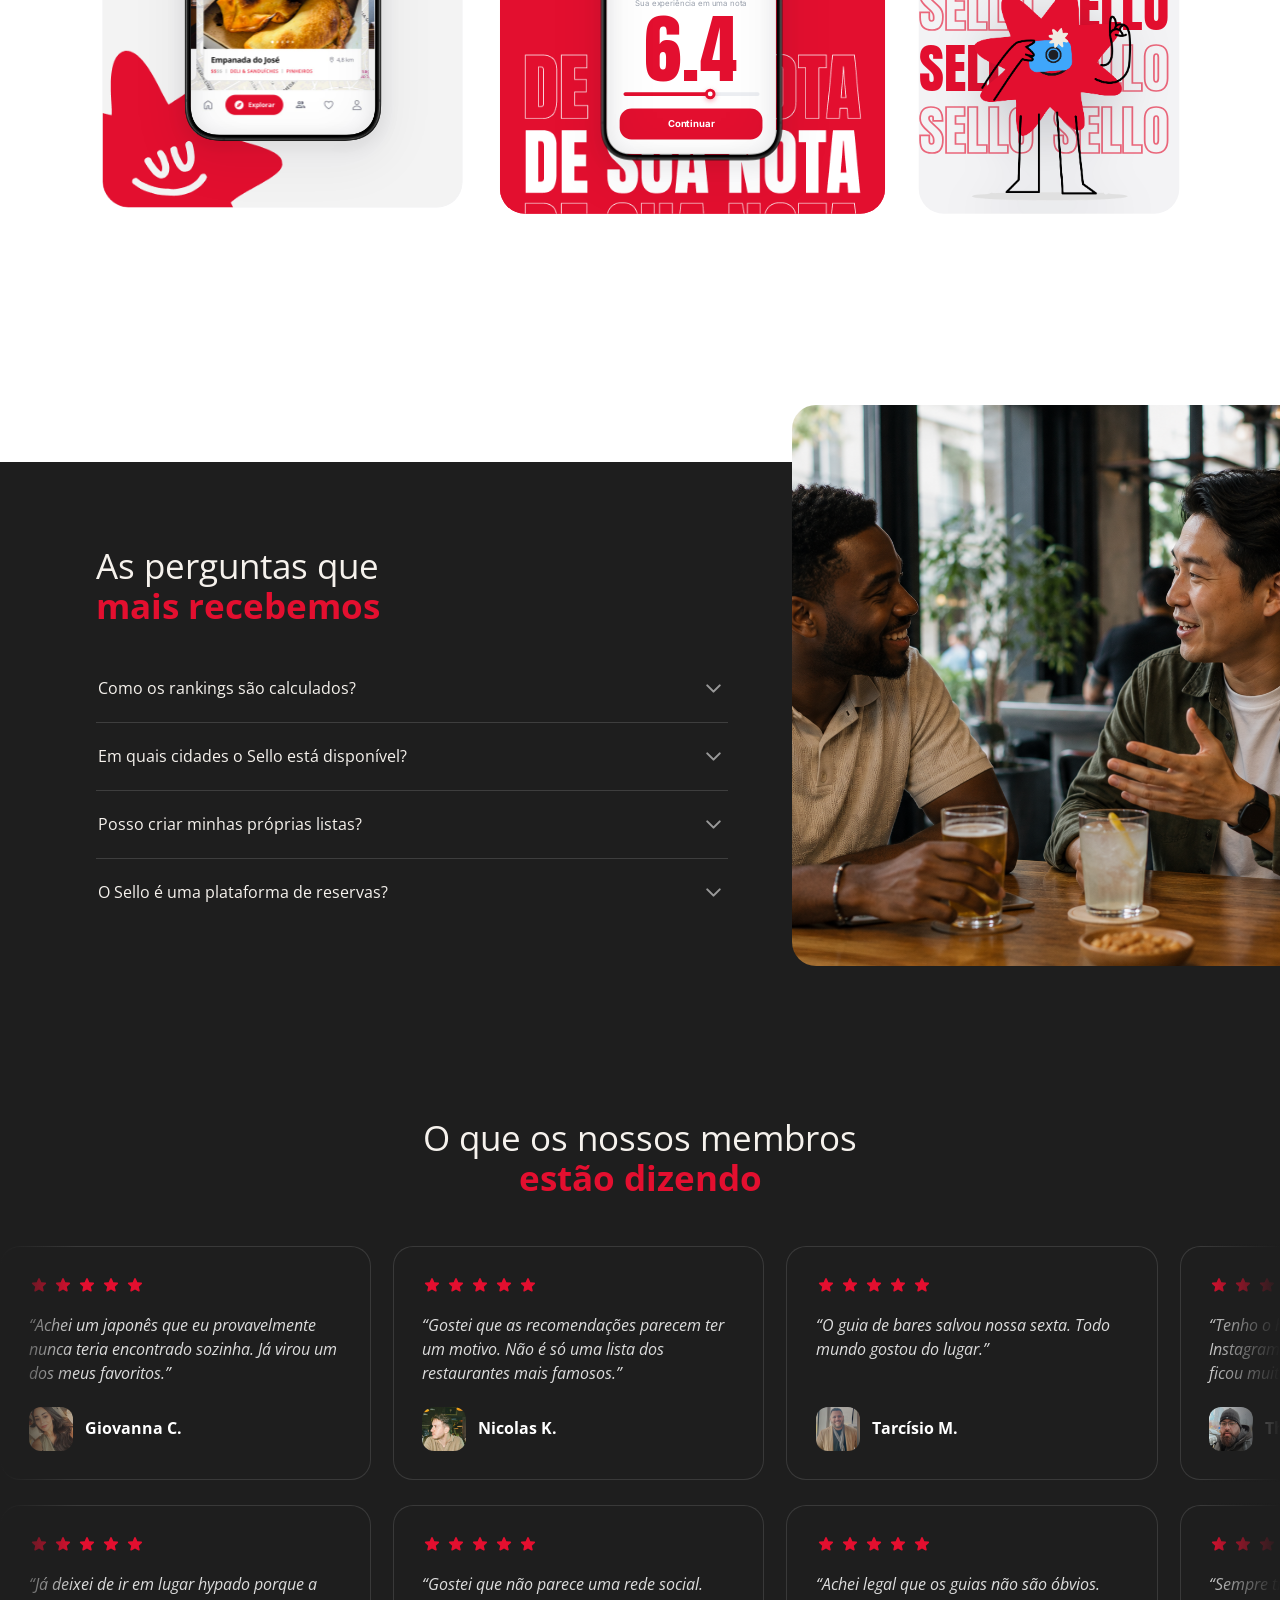
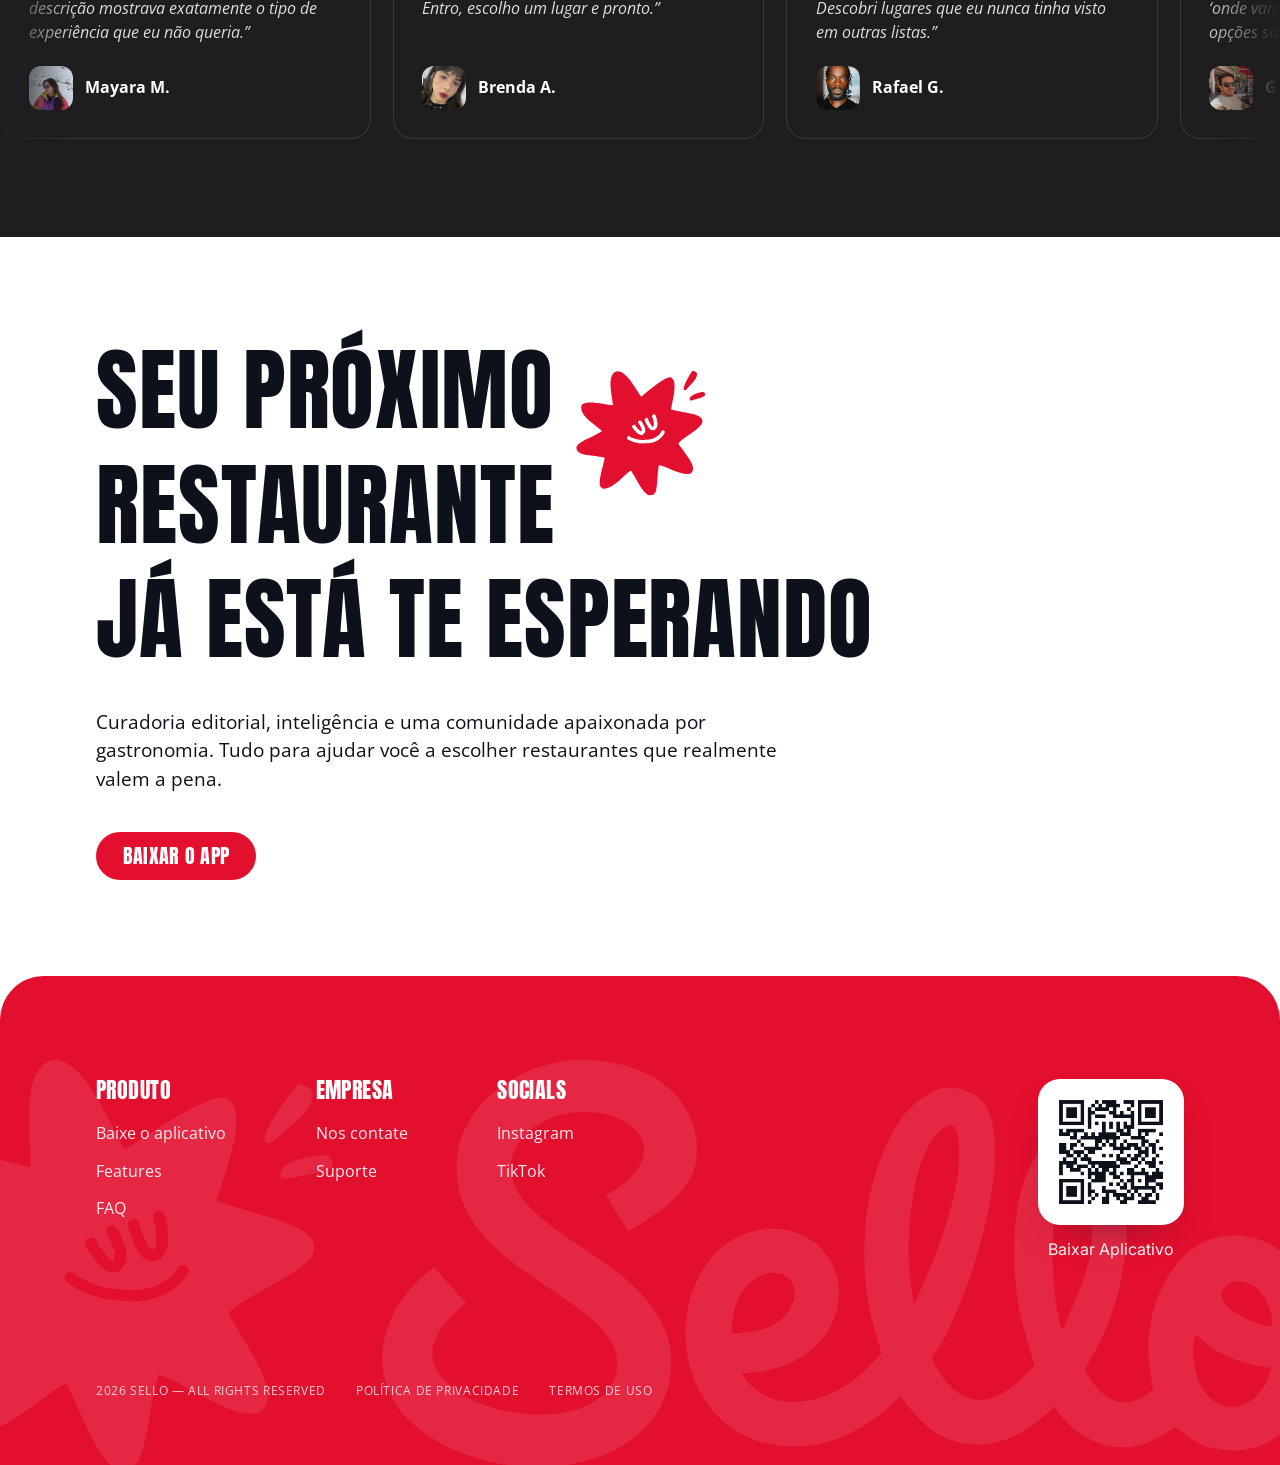
==== commit c10ebb98: "fix(marquees): fade por overlay (não mask) + sem will-change — mask forçava a faixa em movimento num" ====
--- a/index.html
+++ b/index.html
@@ -37,7 +37,7 @@
   <link rel="preconnect" href="https://fonts.googleapis.com" />
   <link rel="preconnect" href="https://fonts.gstatic.com" crossorigin />
   <link href="https://fonts.googleapis.com/css2?family=Anton&family=Anton+SC&family=Inter:wght@400;500;600&family=Open+Sans:ital,wght@0,400;0,600;0,700;0,800;1,400&display=swap" rel="stylesheet" />
-  <link rel="stylesheet" href="css/sello.css?v=131" />
+  <link rel="stylesheet" href="css/sello.css?v=132" />
 </head>
 <body>
 
--- a/css/sello.css
+++ b/css/sello.css
@@ -417,7 +417,7 @@
 .b-guias__cards{flex:1;min-width:0;align-self:stretch;position:relative;overflow:hidden;
   -webkit-mask:linear-gradient(90deg,transparent 0,#000 15%,#000 100%);
           mask:linear-gradient(90deg,transparent 0,#000 15%,#000 100%)}
-.b-guias__cards .gmarquee__track{display:flex;width:max-content;height:100%;will-change:transform;animation:mq-scroll-l var(--mq-dur,68s) linear infinite}
+.b-guias__cards .gmarquee__track{display:flex;width:max-content;height:100%;animation:mq-scroll-l var(--mq-dur,68s) linear infinite}
 .b-guias__cards .gmarquee__set{display:flex;gap:14px;padding-right:14px;height:100%;align-items:center}
 .b-guias .gcard{flex:0 0 auto;height:70%}
 .b-guias .gcard img{height:100%;width:auto;display:block}
@@ -432,7 +432,7 @@
 @media (prefers-reduced-motion:reduce){.bcard>.dcard__bg{opacity:1;transform:none;transition:none}}
 /* SELLO watermark = carrossel 2 linhas, sentidos opostos */
 .b-mascot__wm{position:absolute;inset:0;z-index:0;overflow:hidden;display:flex;flex-direction:column;justify-content:center;gap:.05em;pointer-events:none}
-.swm{white-space:nowrap;font-family:var(--font-disp);text-transform:uppercase;font-size:clamp(1.9rem,5.4vw,3.5rem);line-height:1.12;will-change:transform;display:flex;width:max-content}
+.swm{white-space:nowrap;font-family:var(--font-disp);text-transform:uppercase;font-size:clamp(1.9rem,5.4vw,3.5rem);line-height:1.12;display:flex;width:max-content}
 .swm__set{white-space:nowrap}
 .swm[data-swm="left"]{animation:mq-scroll-l var(--mq-dur,116s) linear infinite}
 .swm[data-swm="right"]{animation:mq-scroll-r var(--mq-dur,116s) linear infinite}
@@ -472,9 +472,14 @@
 
 /* ===================== REVIEWS (carrossel) ===================== */
 .reviews .wrap{text-align:center;margin-bottom:clamp(34px,4vw,48px)}
-.marquee{overflow:hidden;padding-block:2px;pointer-events:none;-webkit-mask-image:linear-gradient(90deg,transparent,#000 6%,#000 94%,transparent);mask-image:linear-gradient(90deg,transparent,#000 6%,#000 94%,transparent)}
+.marquee{position:relative;overflow:hidden;padding-block:2px;pointer-events:none}
+/* fade das bordas por overlay (fundo sólido #1E1E1E) e não por mask: mask força a faixa inteira
+   em movimento num buffer offscreen gigante que o iOS purga sob pressão de memória (fileira some) */
+.marquee::before,.marquee::after{content:"";position:absolute;top:0;bottom:0;width:6%;z-index:1}
+.marquee::before{left:0;background:linear-gradient(90deg,#1E1E1E,rgba(30,30,30,0))}
+.marquee::after{right:0;background:linear-gradient(270deg,#1E1E1E,rgba(30,30,30,0))}
 .marquee+.marquee{margin-top:clamp(14px,1.6vw,22px)}
-.marquee__track{display:flex;width:max-content;will-change:transform}
+.marquee__track{display:flex;width:max-content}
 .marquee__track[data-marquee="left"]{animation:mq-scroll-l var(--mq-dur,82s) linear infinite}
 .marquee__track[data-marquee="right"]{animation:mq-scroll-r var(--mq-dur,82s) linear infinite}
 .marquee__set{display:flex;gap:22px;padding-right:22px}
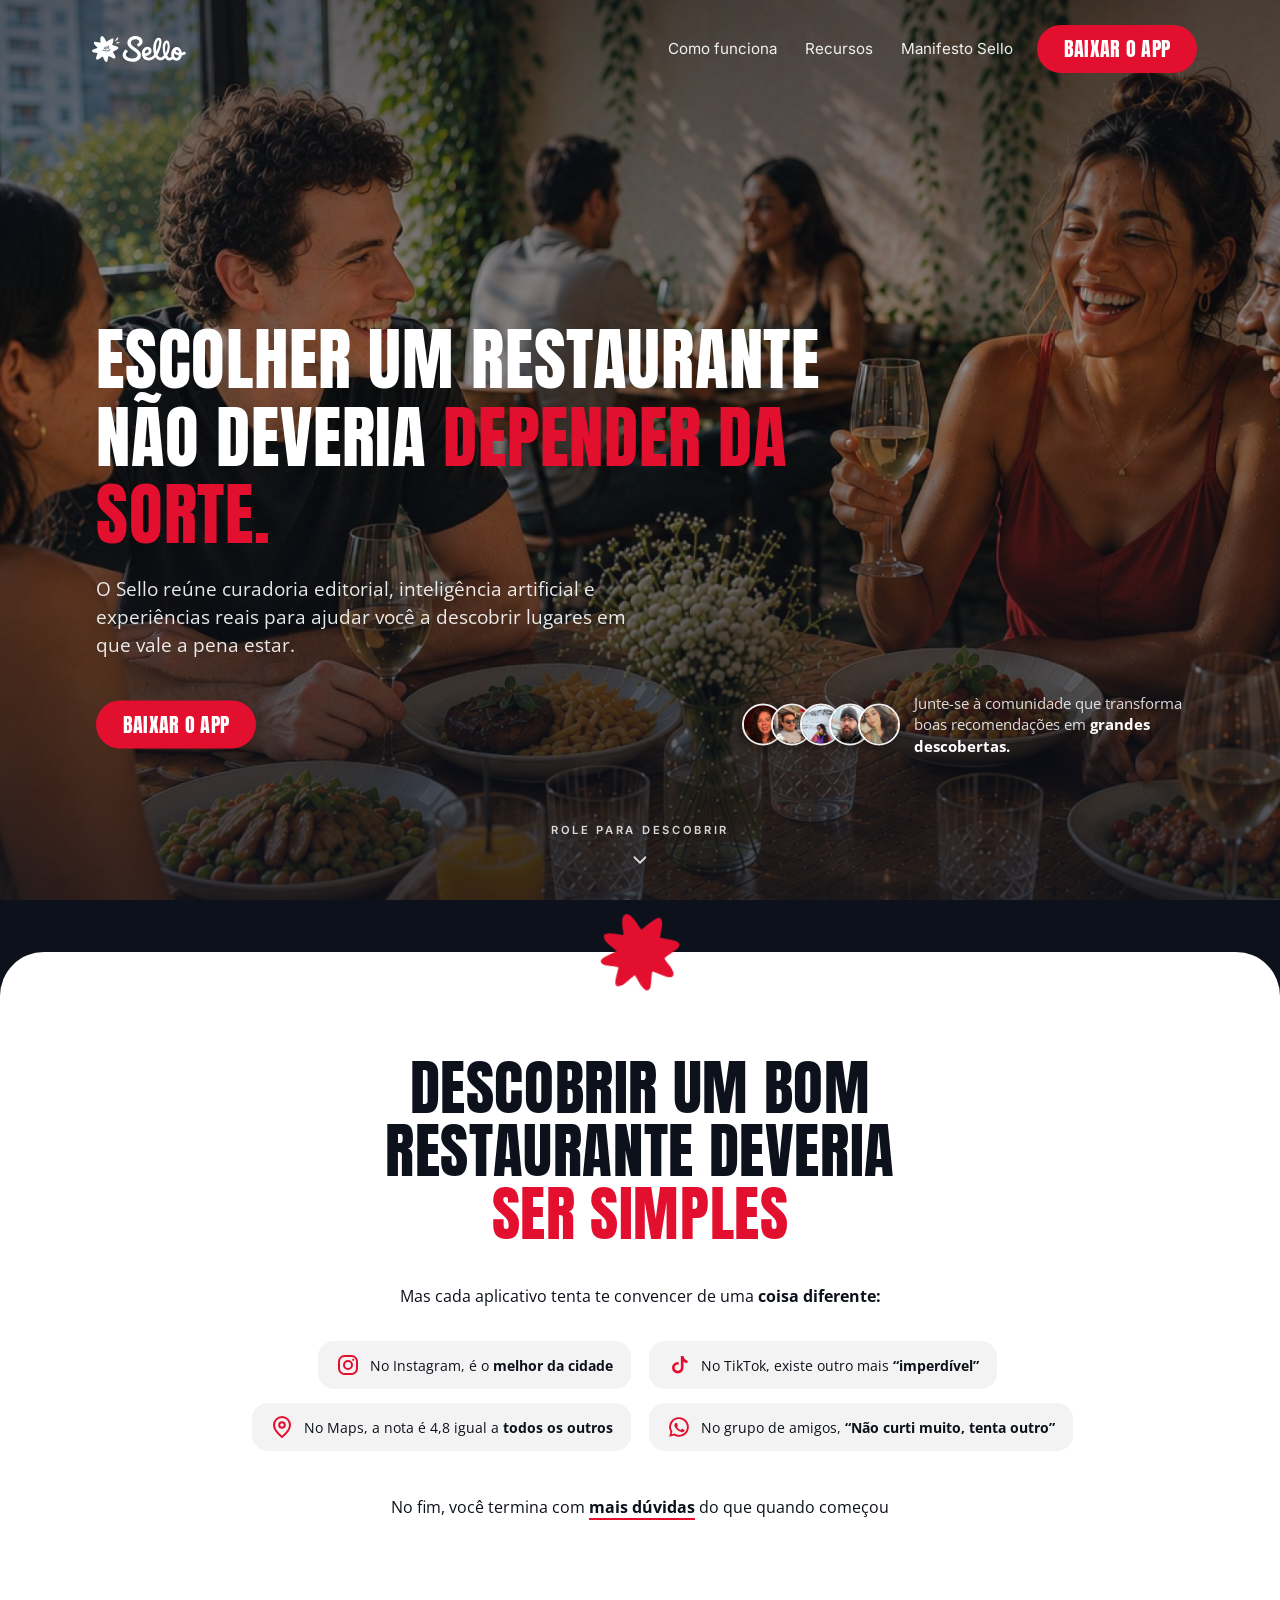
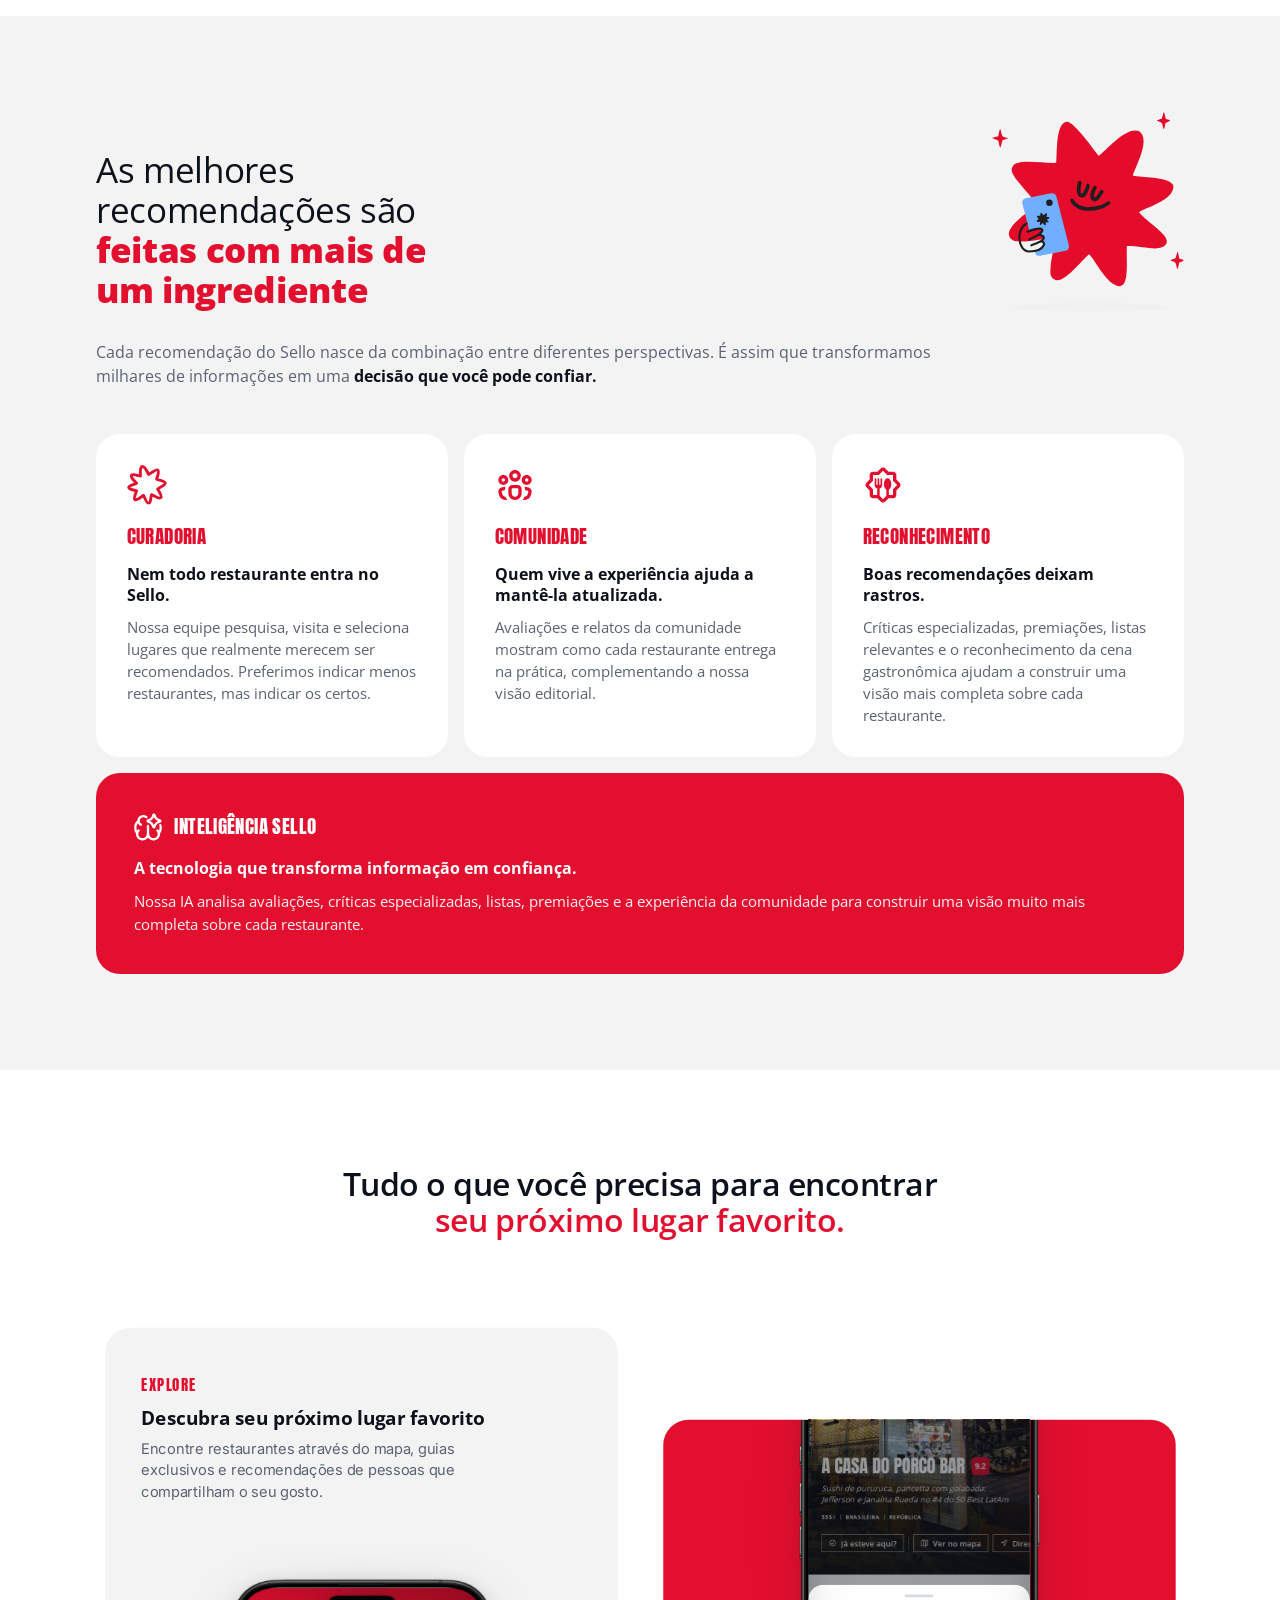
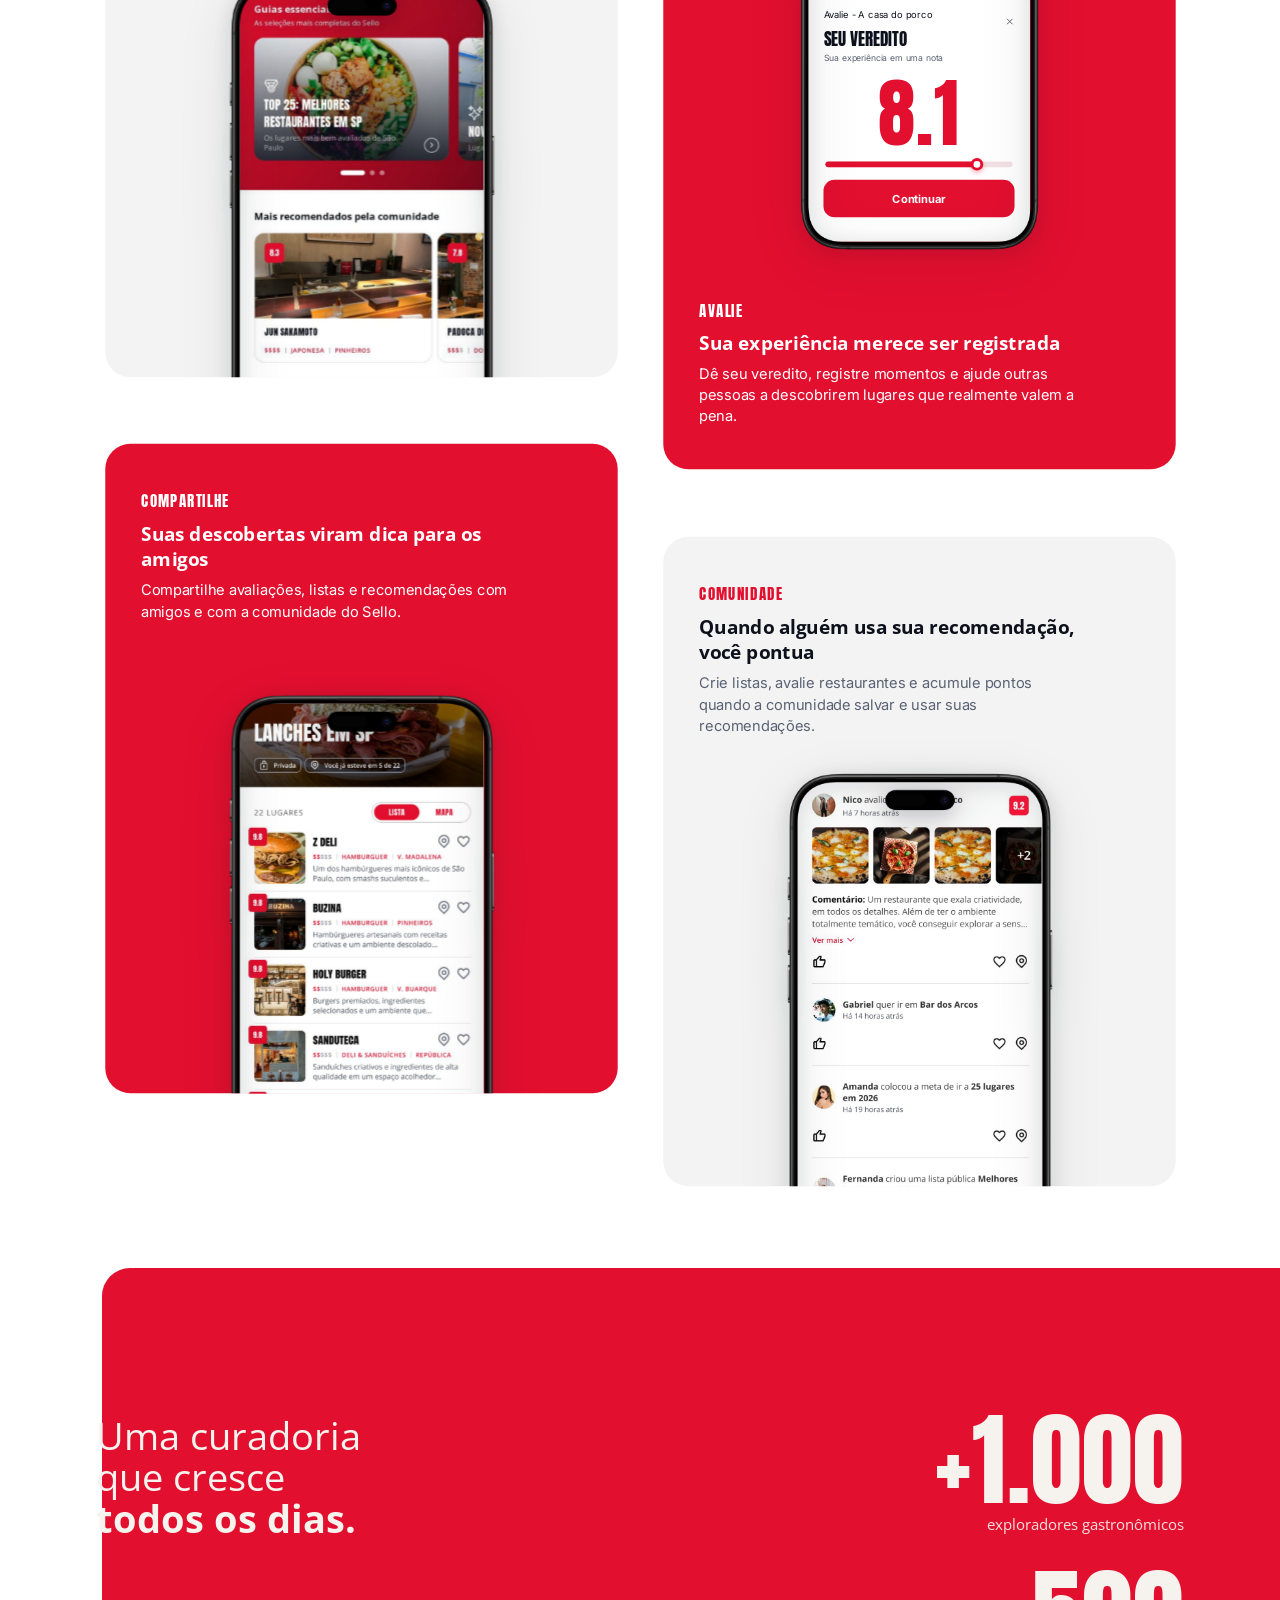
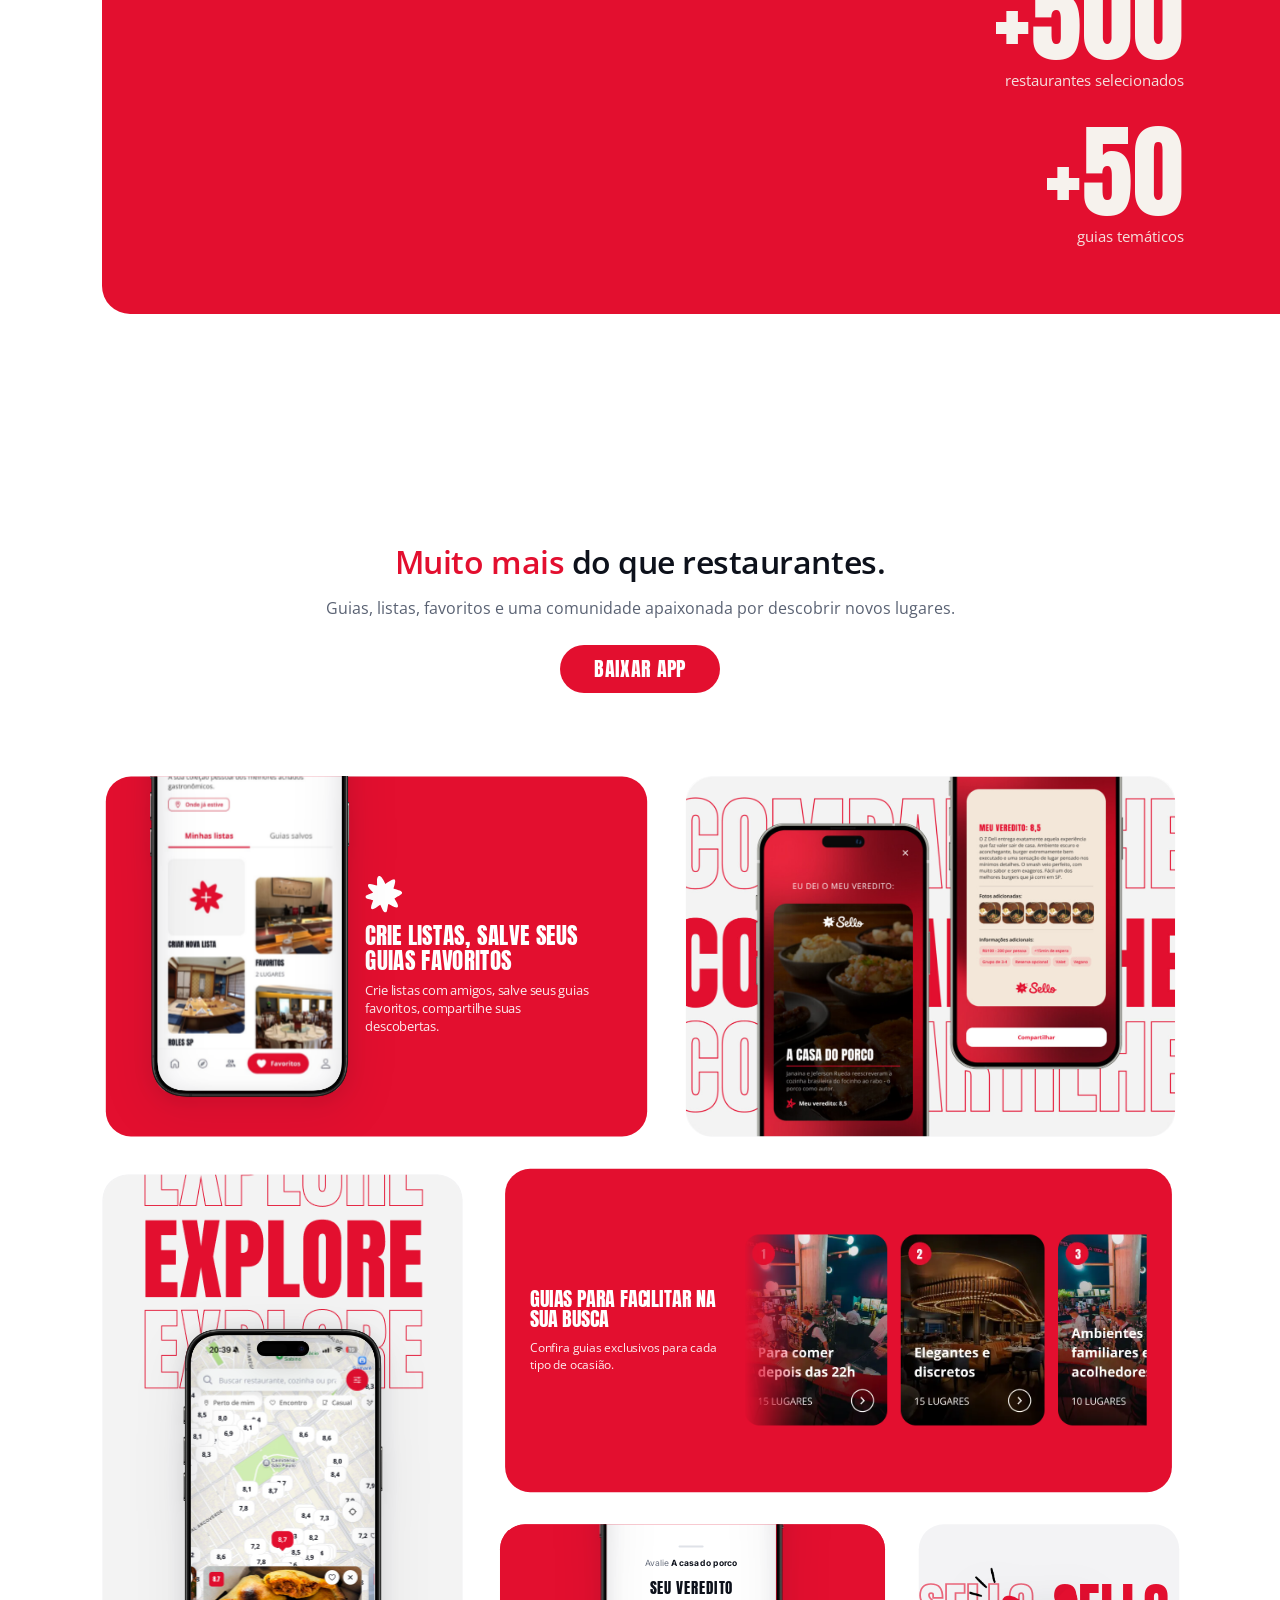
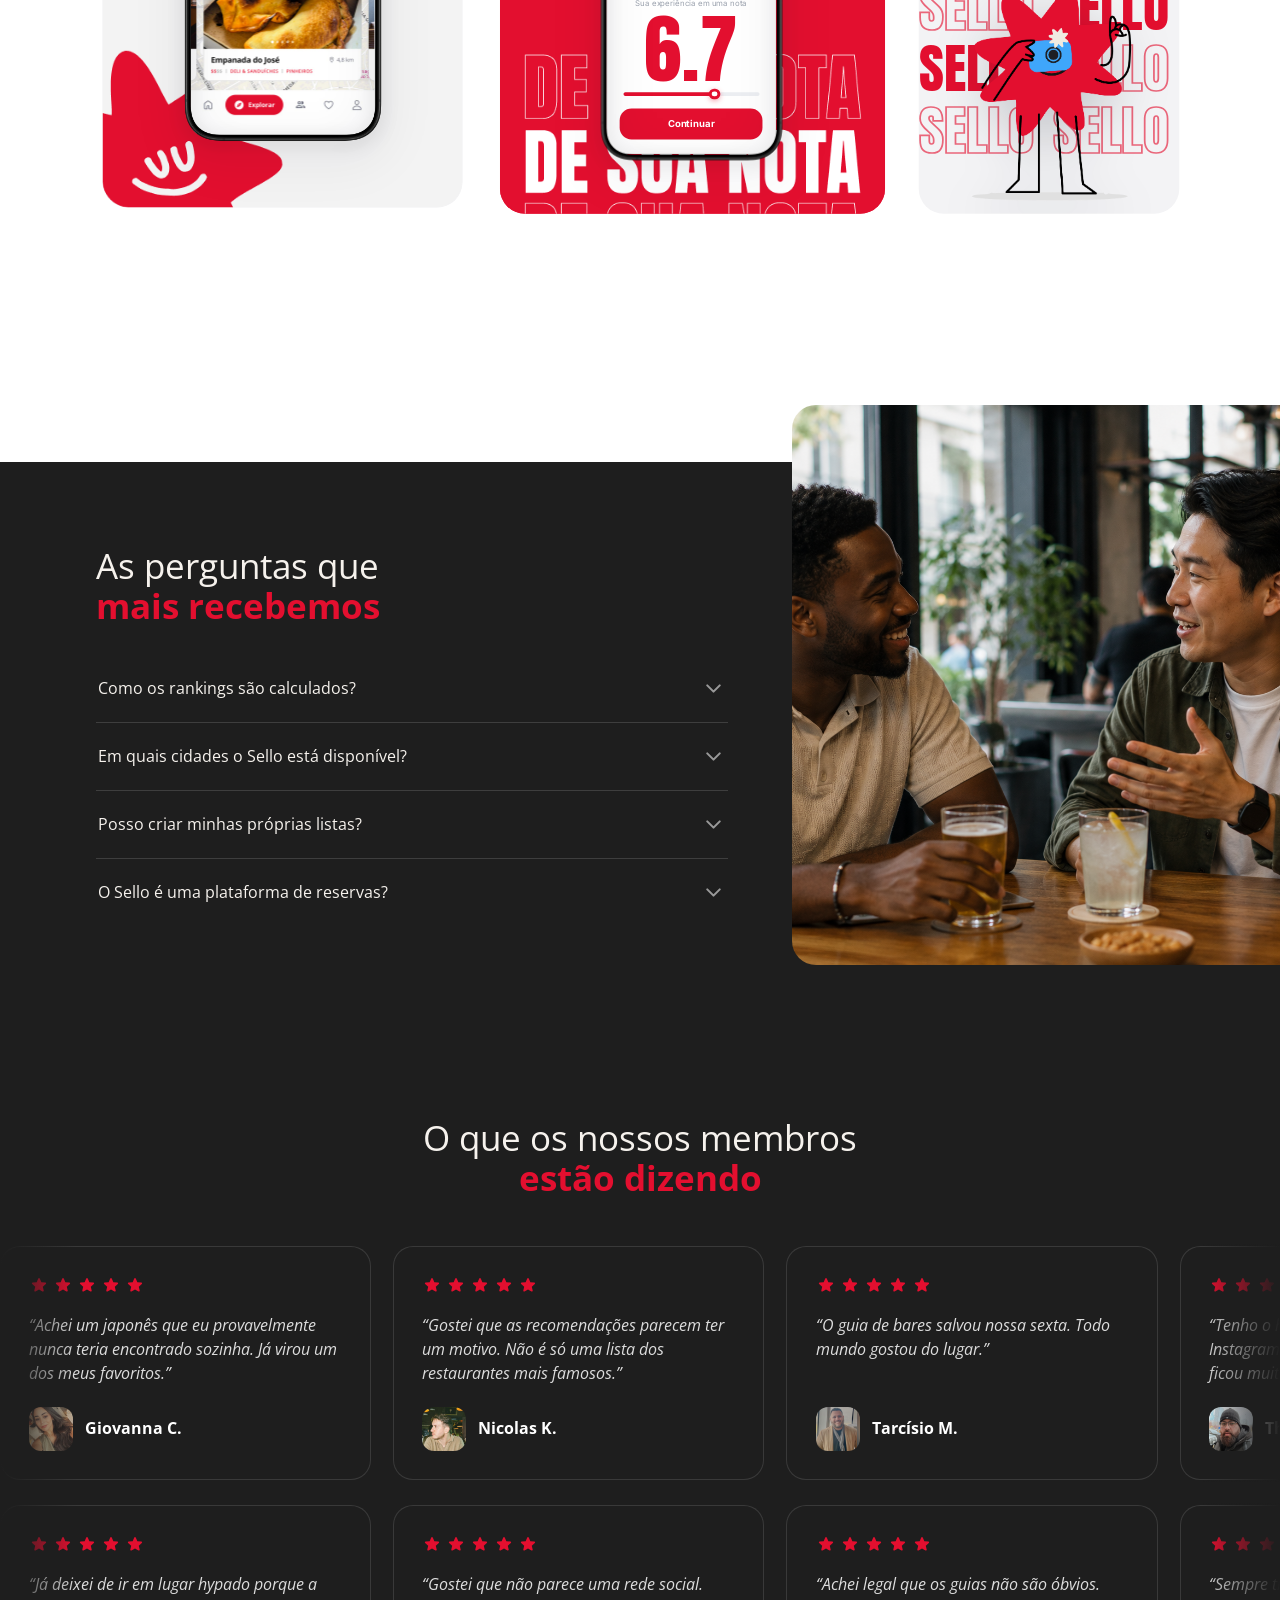
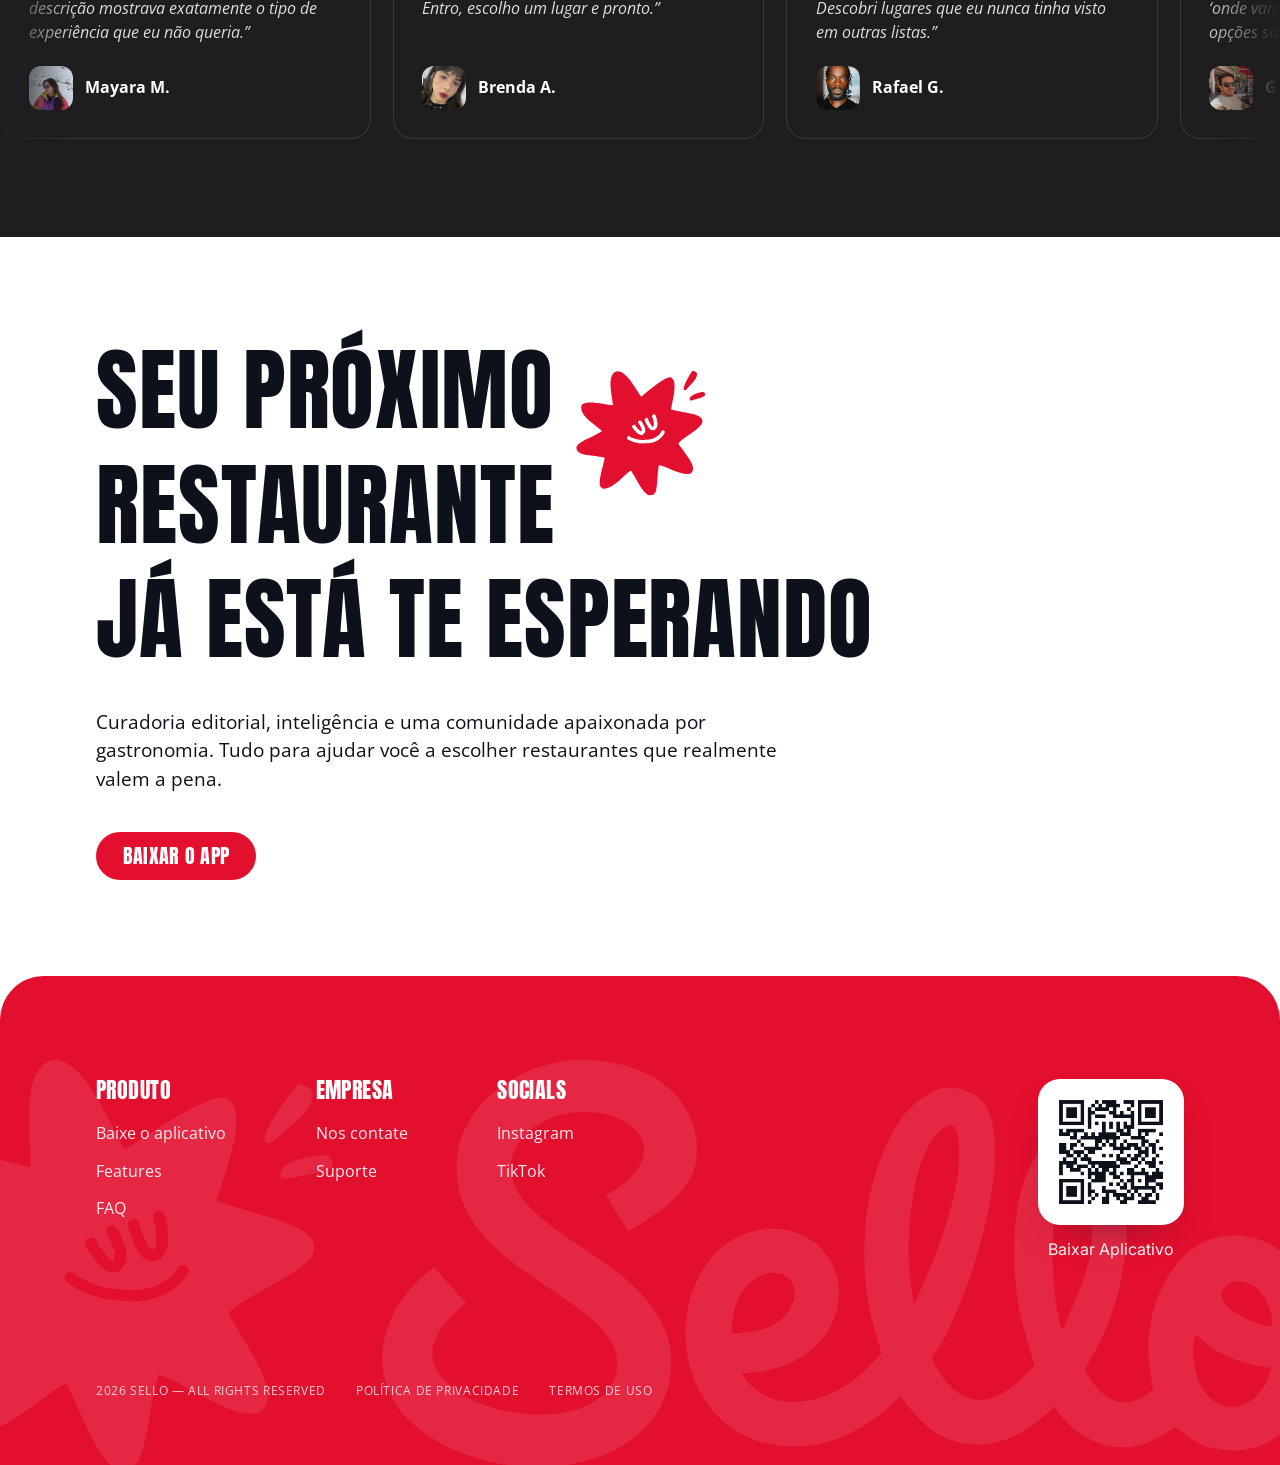
==== commit 873bb85c: "fix(faq): foto estática ao abrir pergunta — célula align-self:stretch crescia com a linha do grid e " ====
--- a/index.html
+++ b/index.html
@@ -486,6 +486,6 @@
 </div>
 
 <script src="js/lenis.min.js?v=1" defer></script>
-<script src="js/sello.js?v=53" defer></script>
+<script src="js/sello.js?v=54" defer></script>
 </body>
 </html>
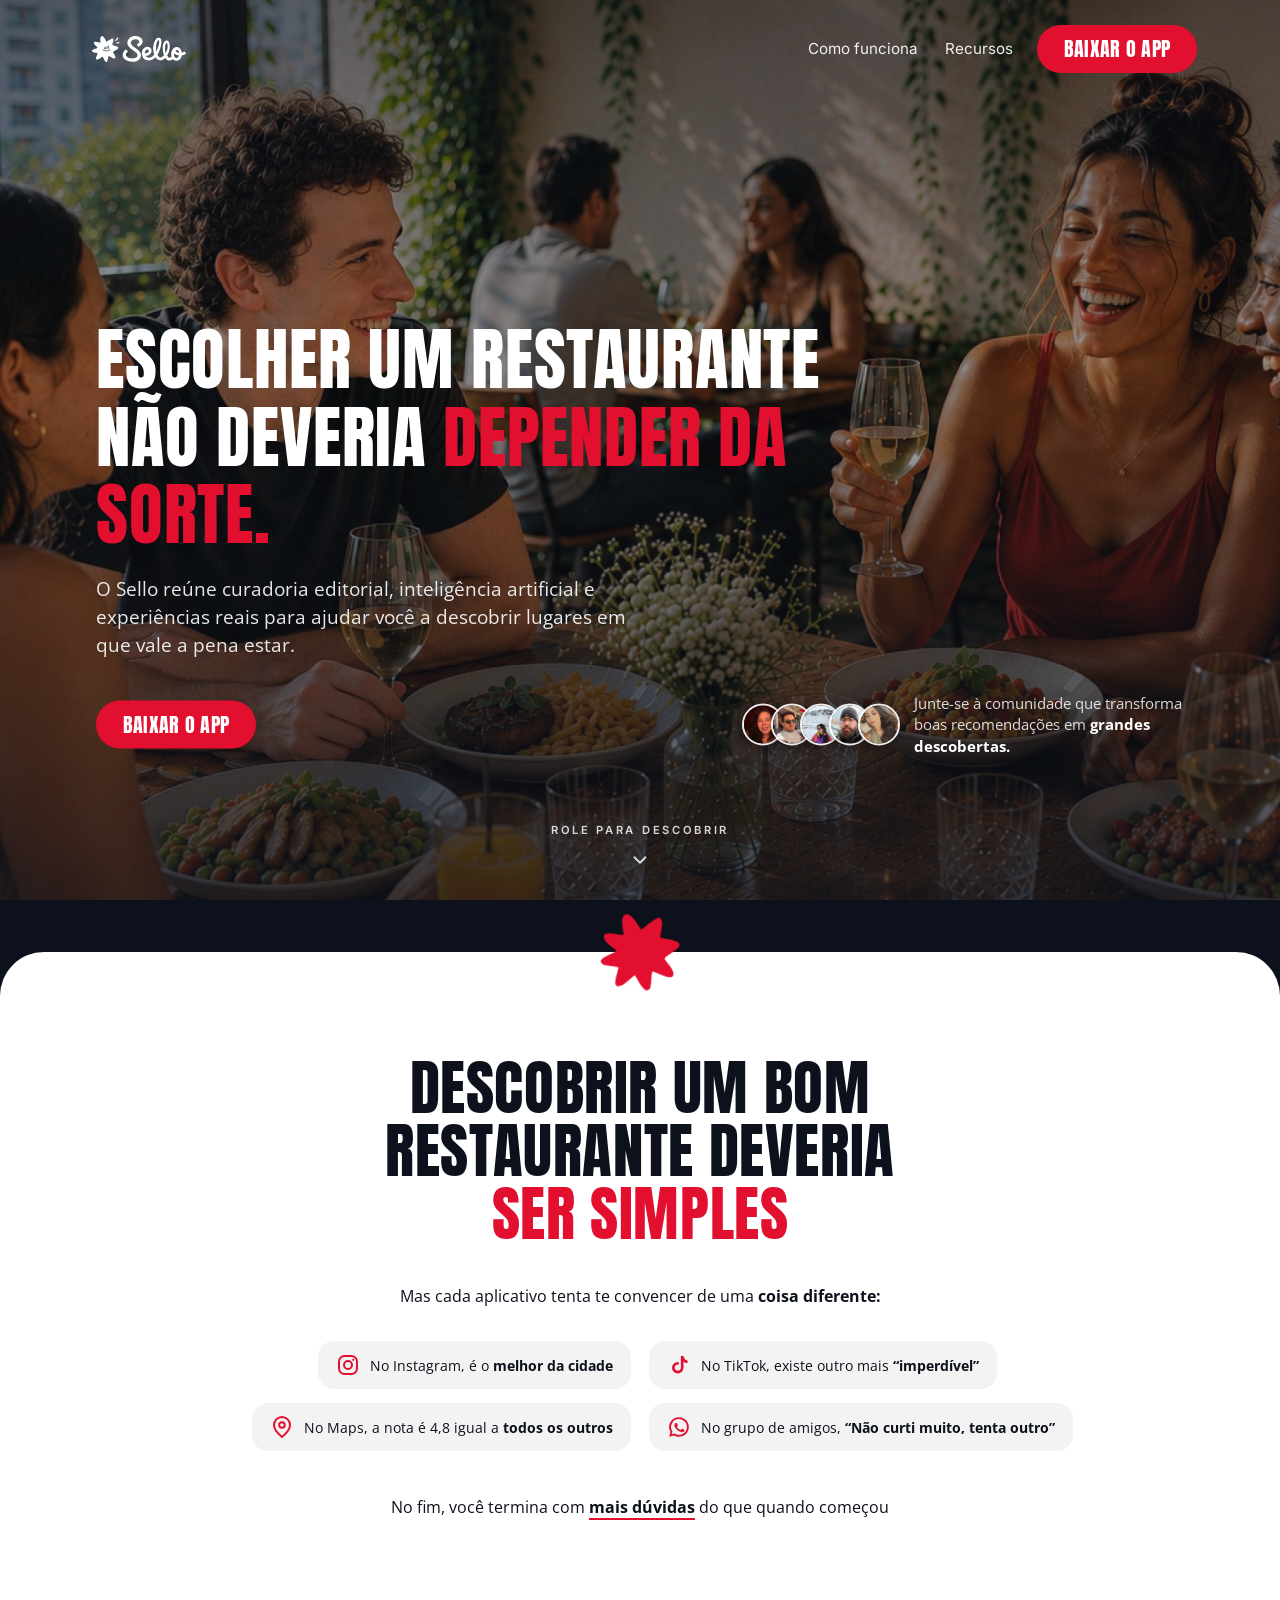
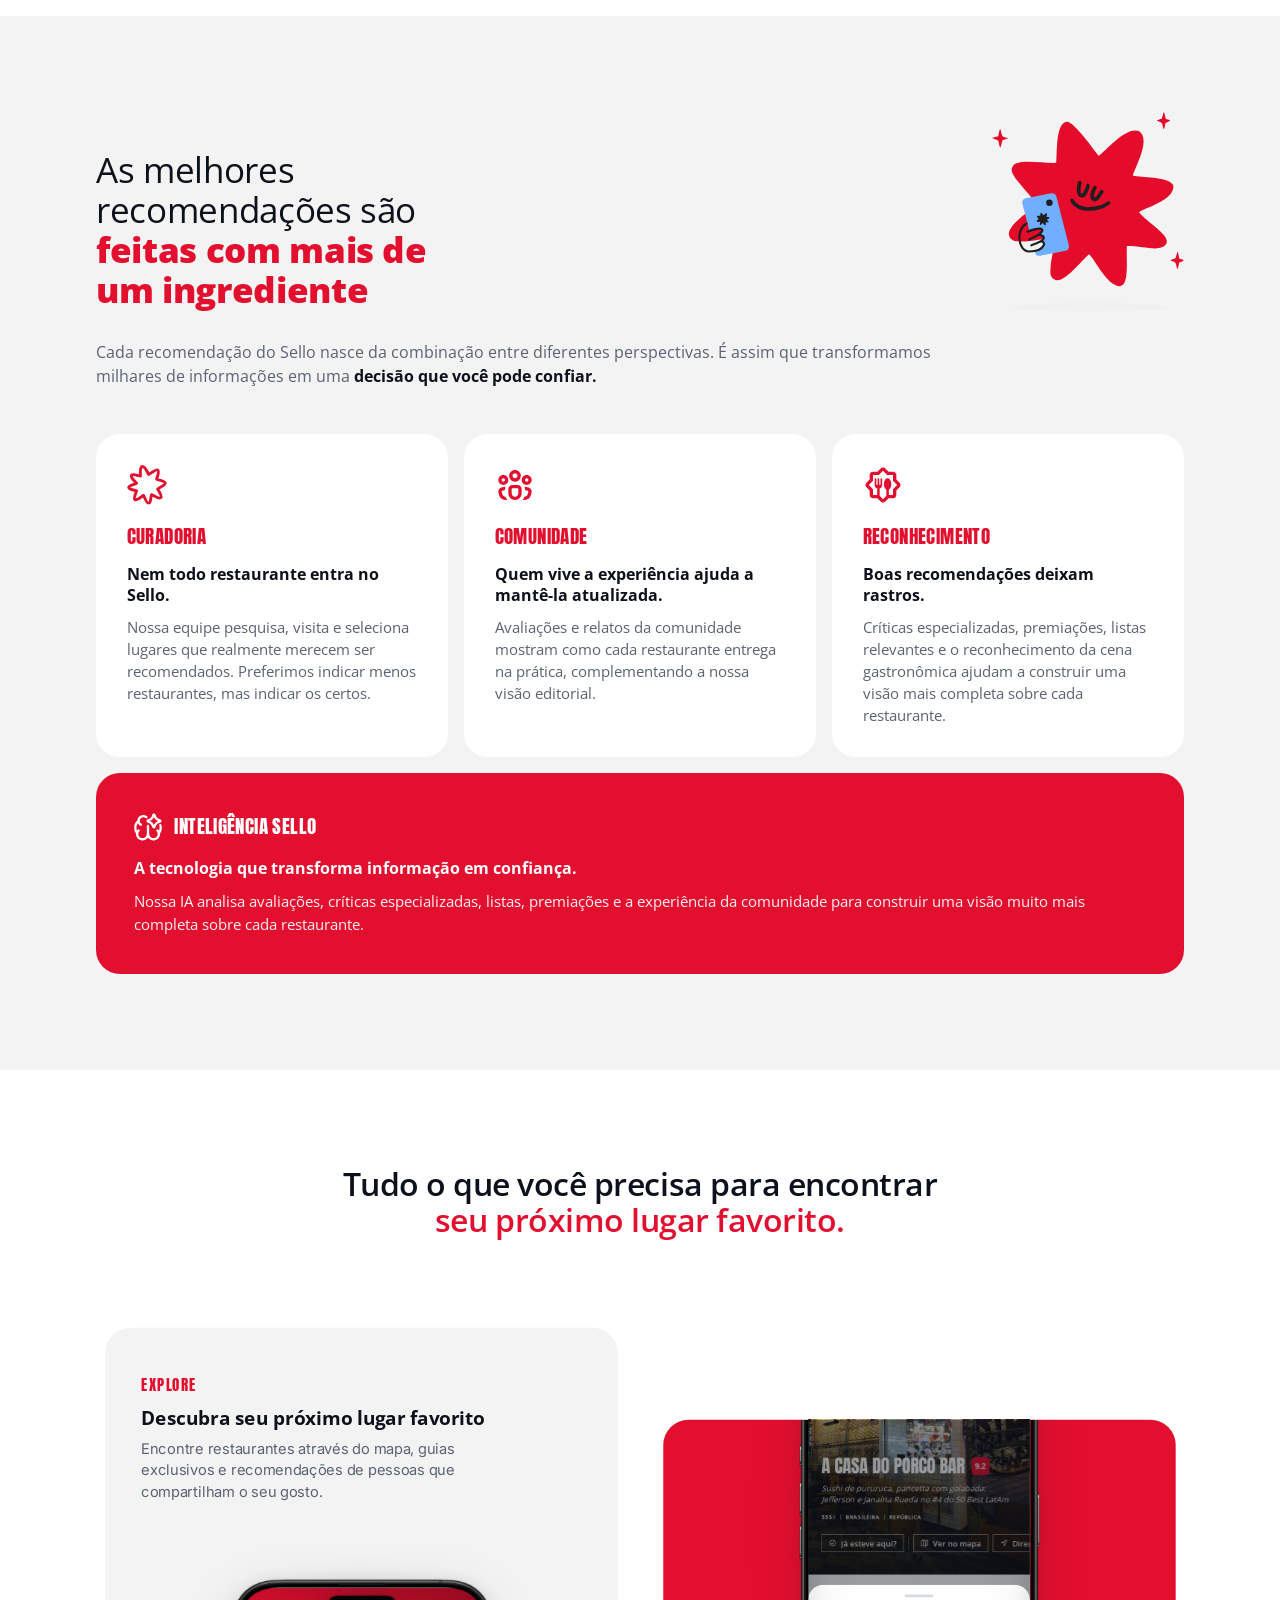
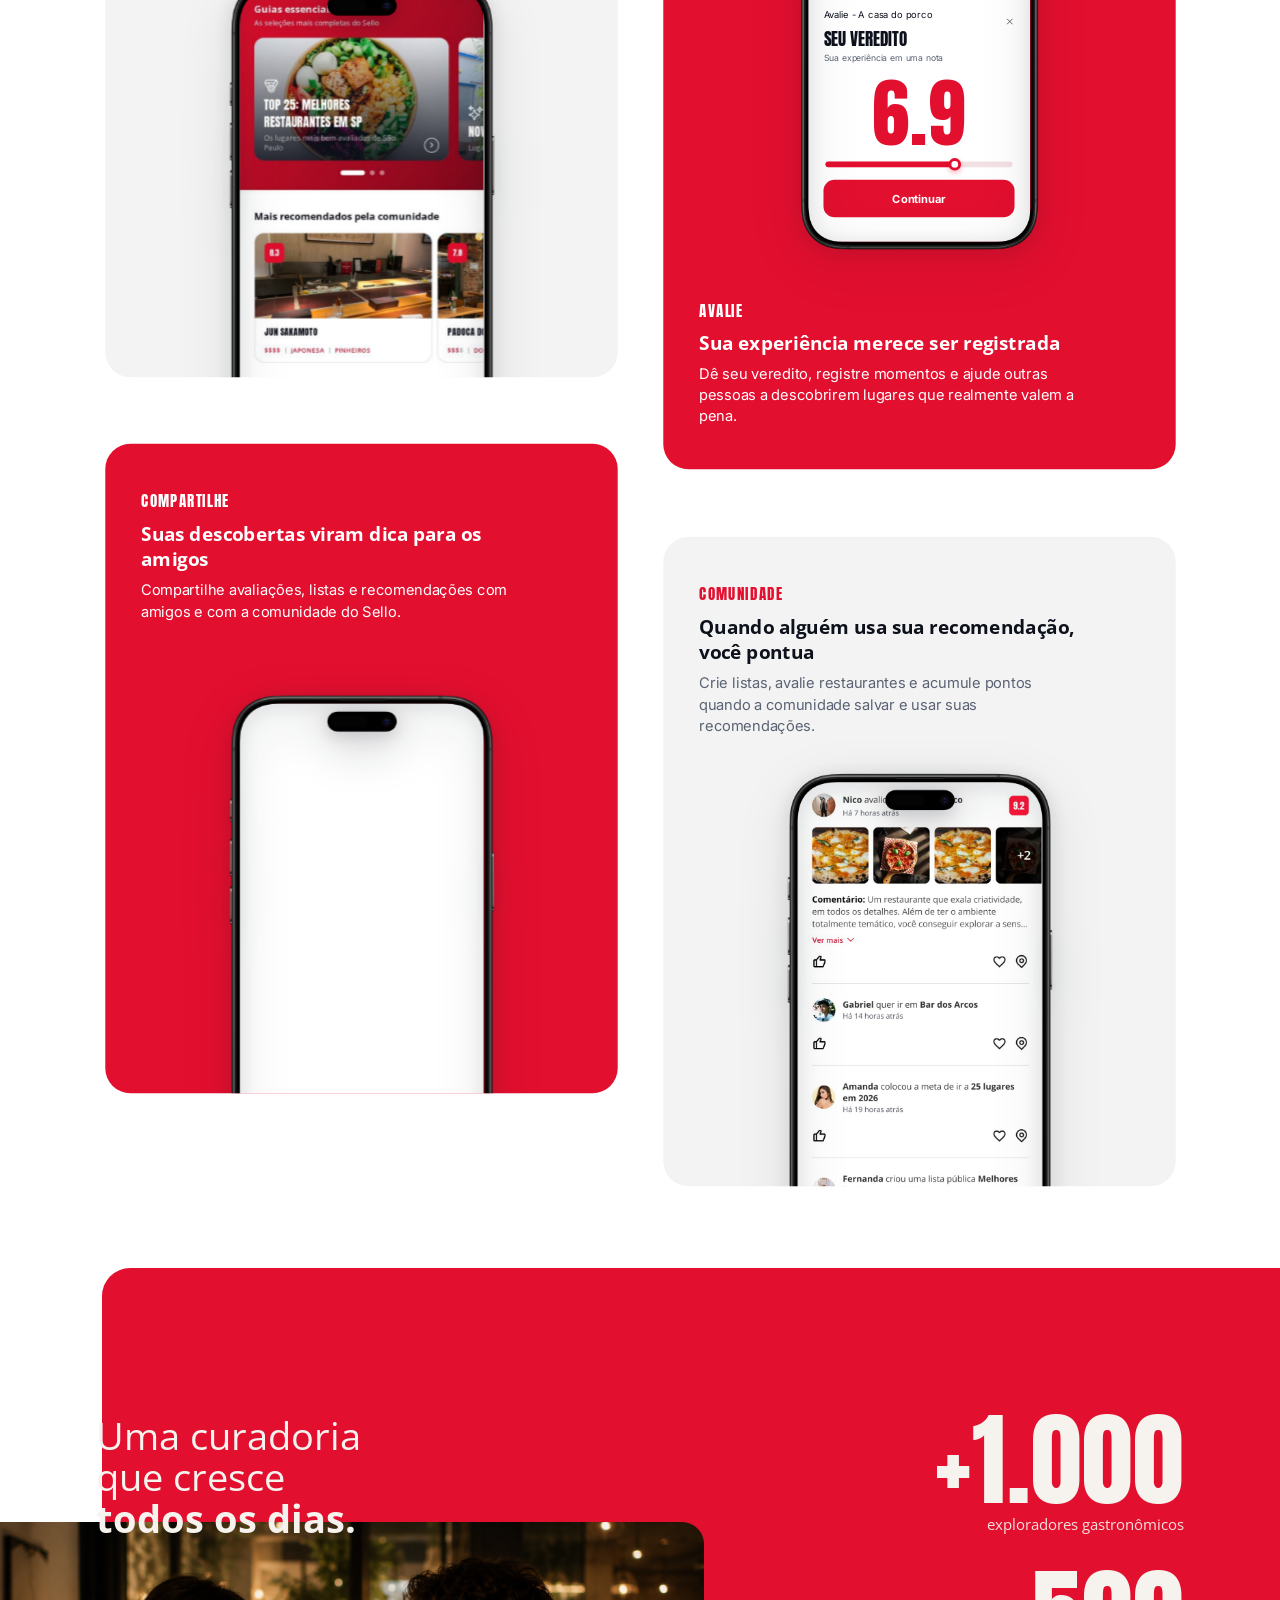
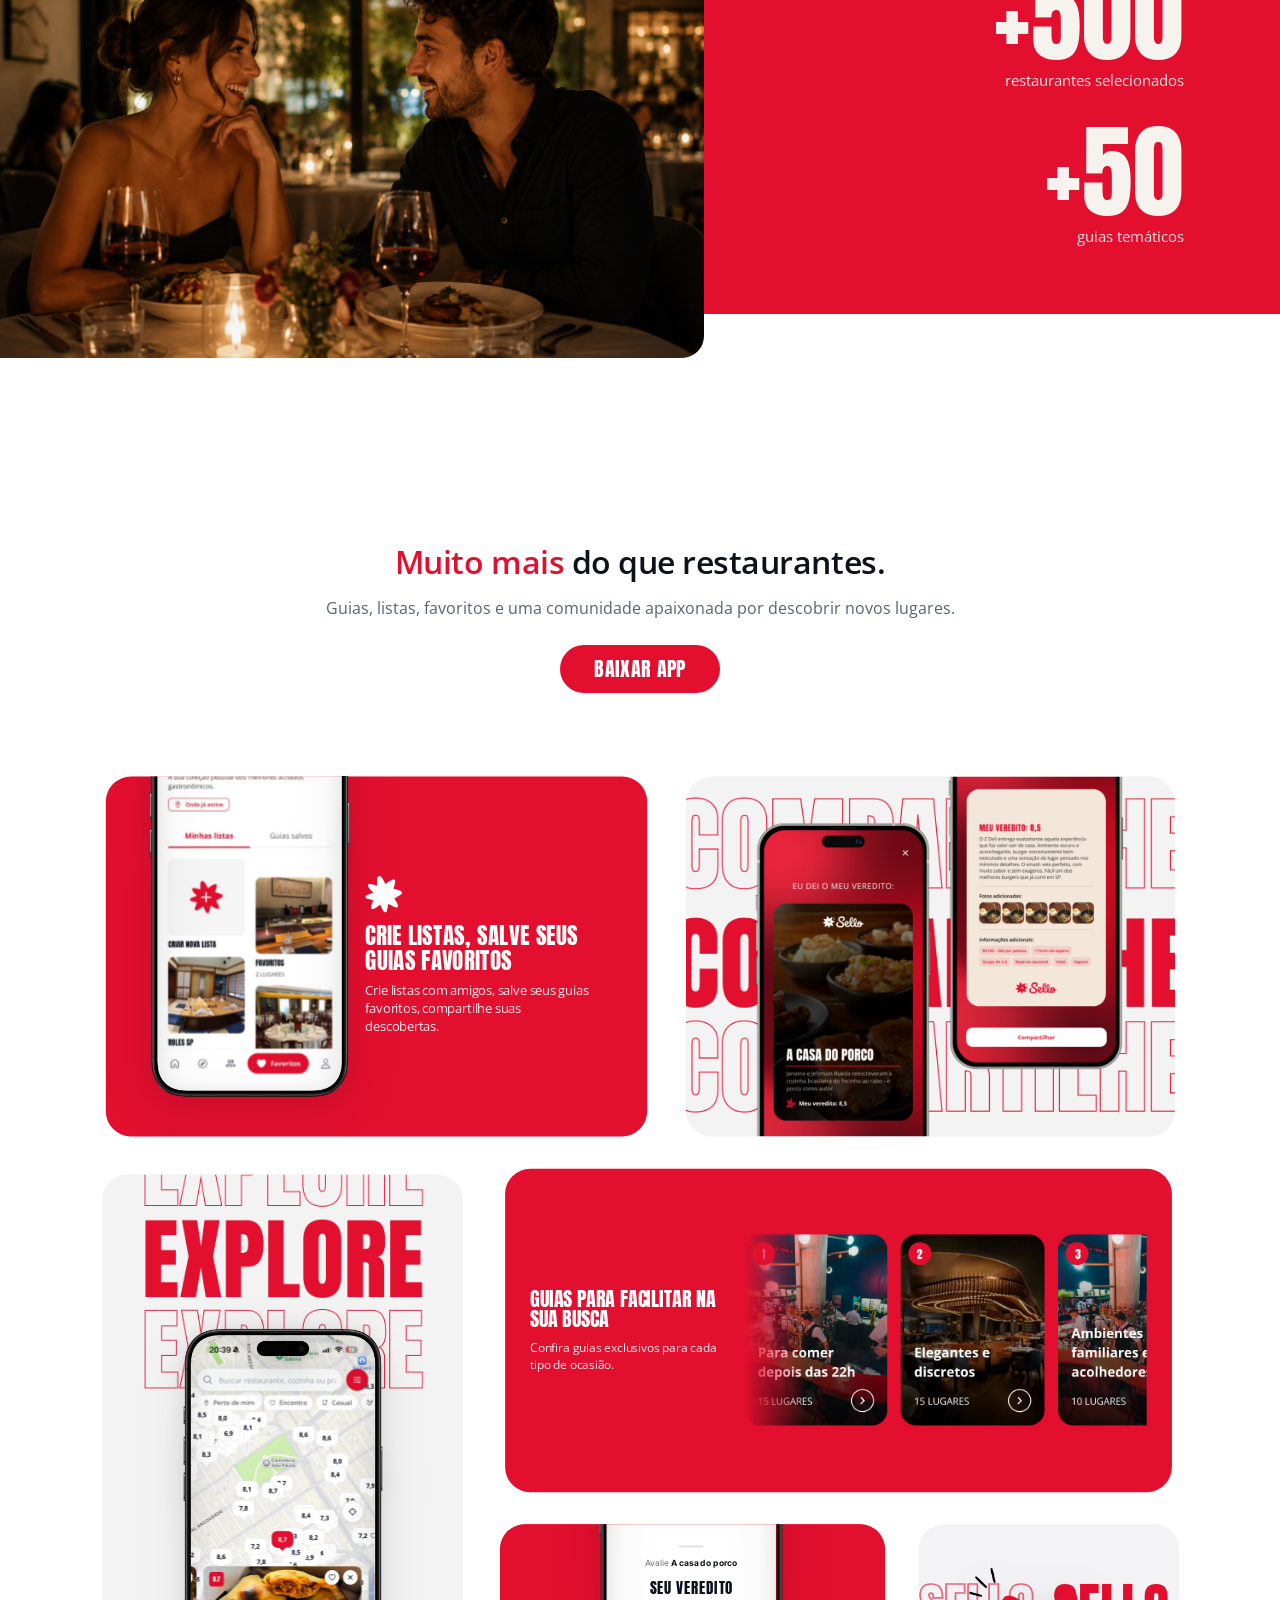
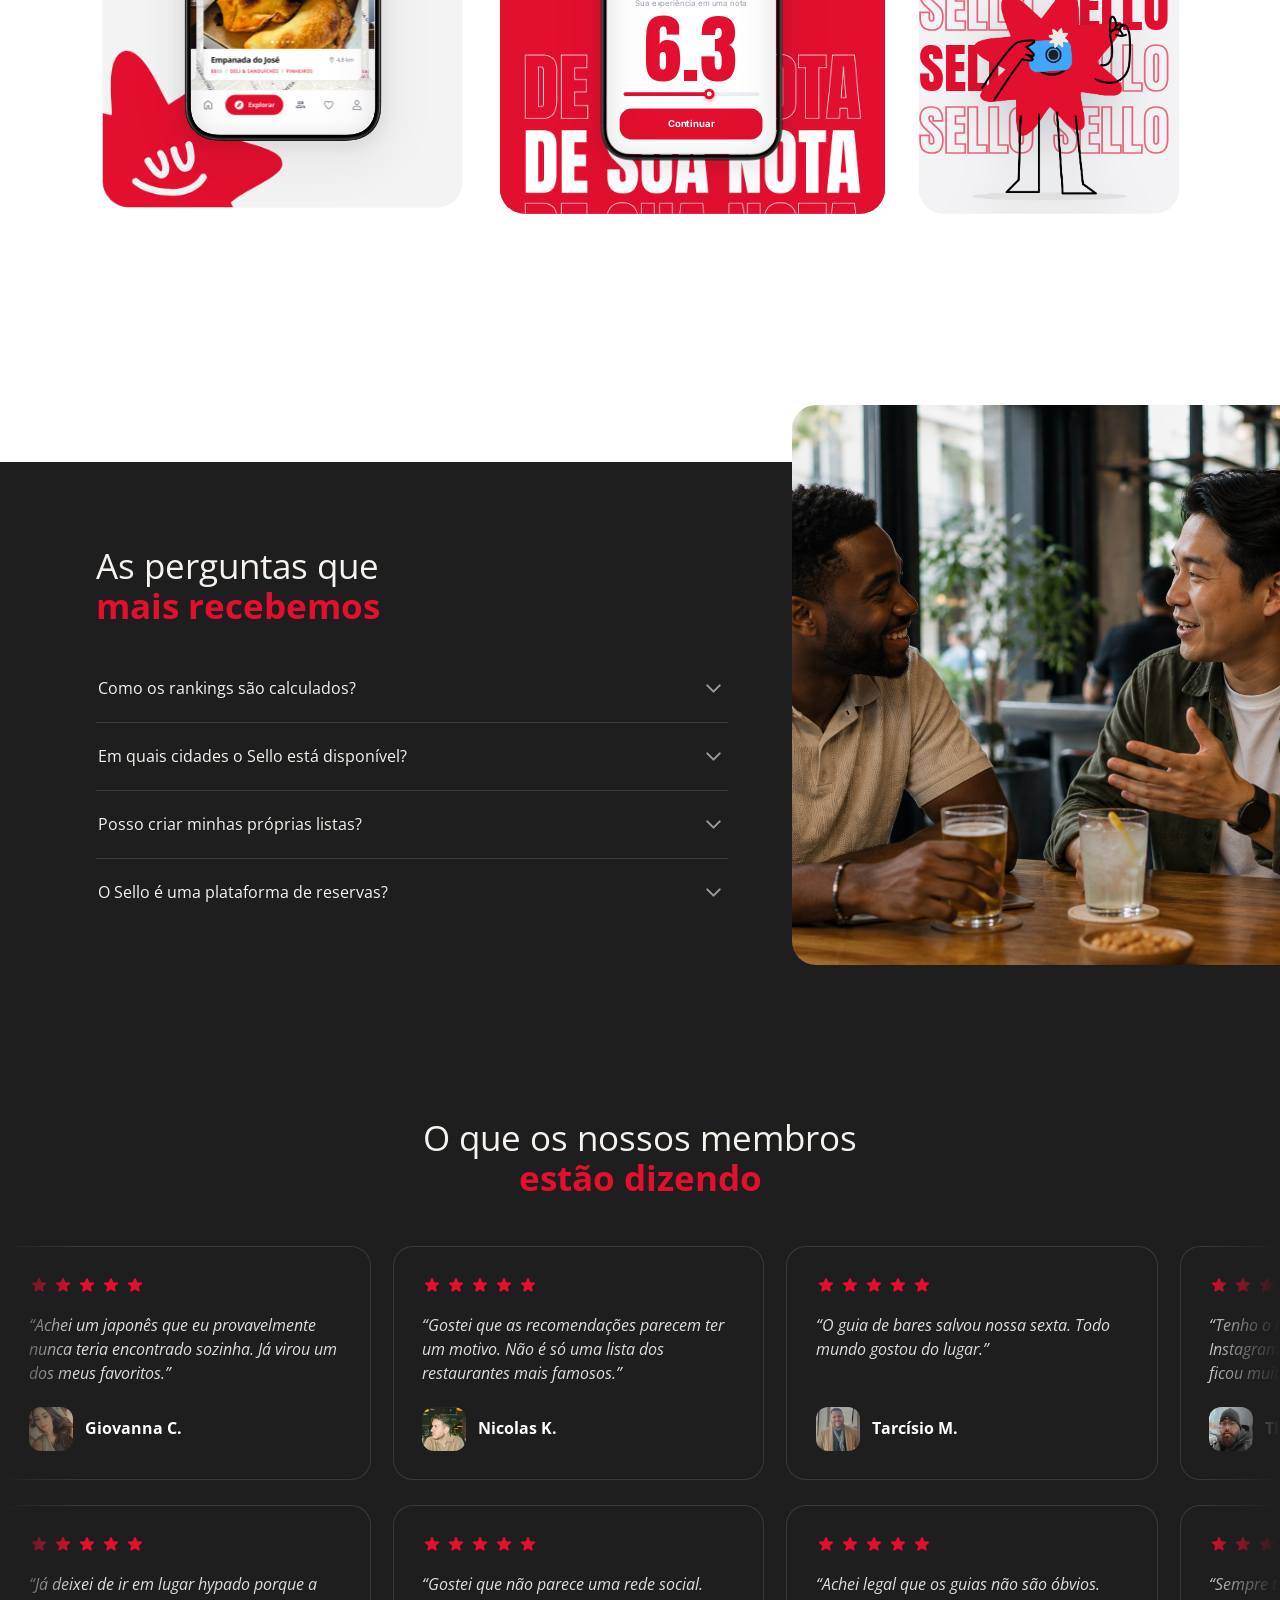
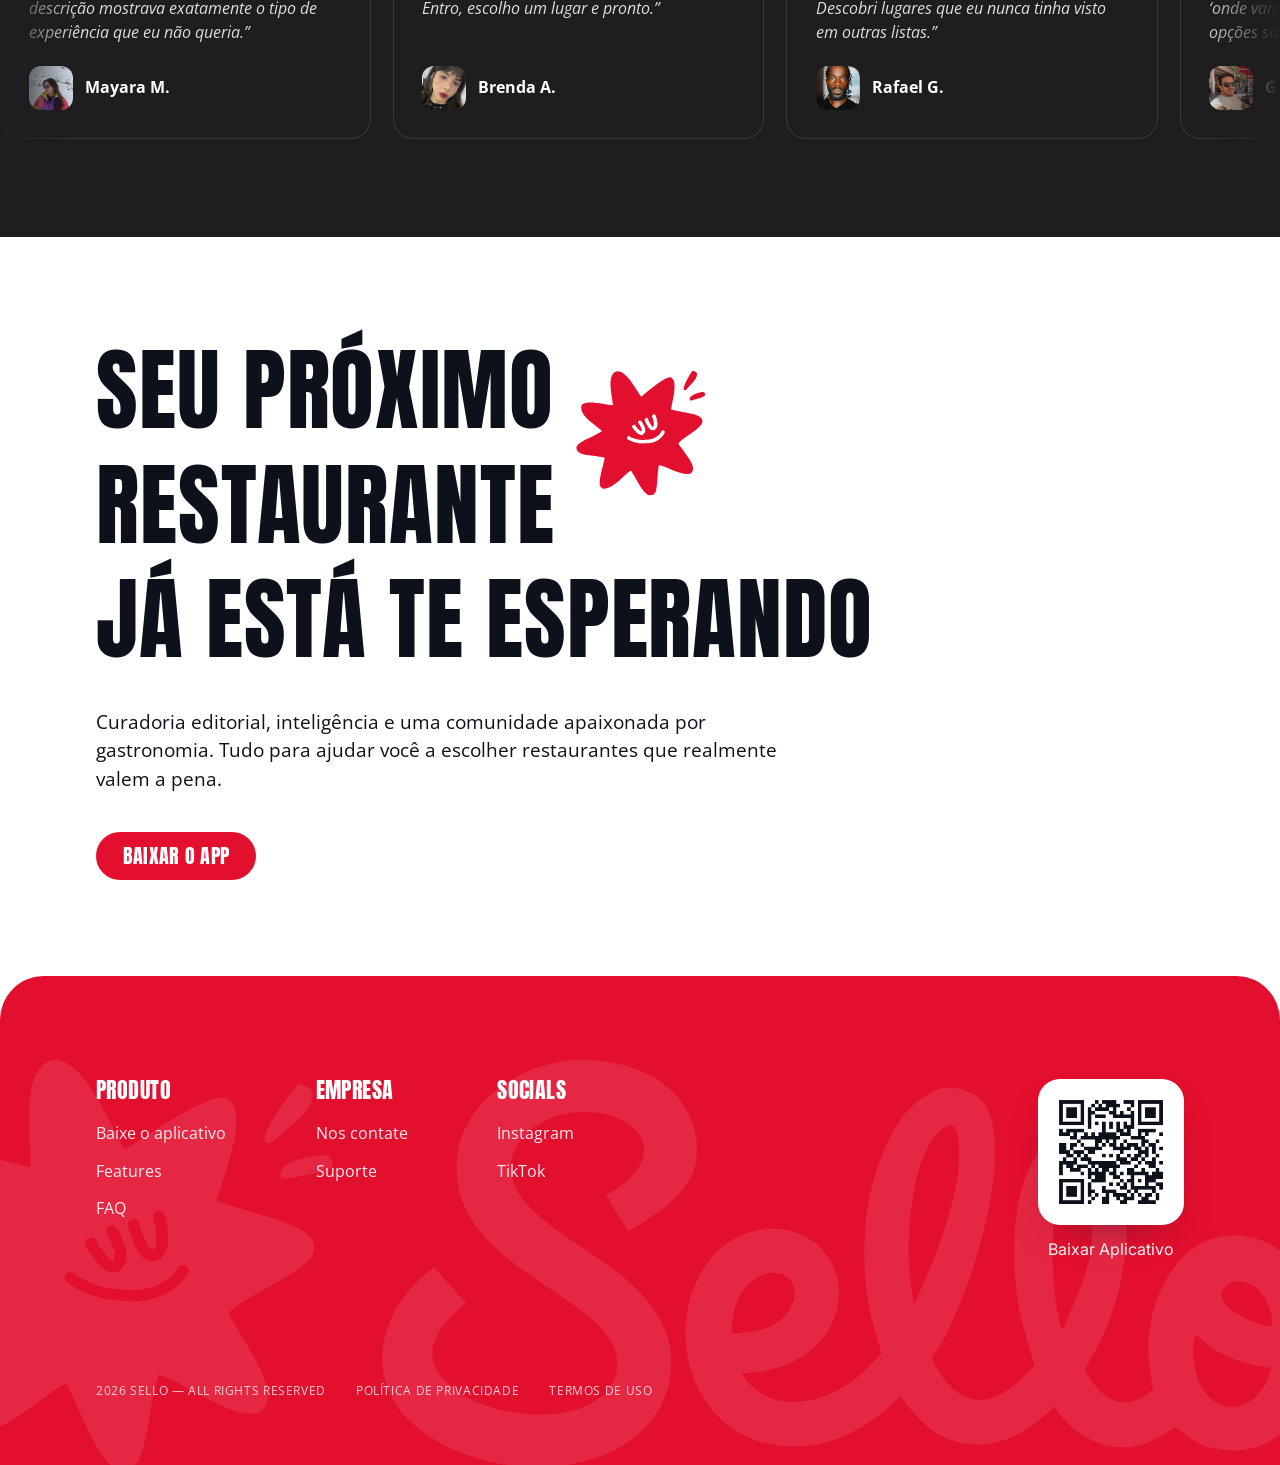
==== commit aa80f6e5: "feat(nav): header so com Como funciona e Recursos; remove Manifesto Como funciona -> #receita (secao" ====
--- a/index.html
+++ b/index.html
@@ -37,7 +37,7 @@
   <link rel="preconnect" href="https://fonts.googleapis.com" />
   <link rel="preconnect" href="https://fonts.gstatic.com" crossorigin />
   <link href="https://fonts.googleapis.com/css2?family=Anton&family=Anton+SC&family=Inter:wght@400;500;600&family=Open+Sans:ital,wght@0,400;0,600;0,700;0,800;1,400&display=swap" rel="stylesheet" />
-  <link rel="stylesheet" href="css/sello.css?v=132" />
+  <link rel="stylesheet" href="css/sello.css?v=133" />
 </head>
 <body>
 
@@ -48,9 +48,8 @@
       <span class="nav__wordmark" aria-hidden="true"></span>
     </a>
     <nav class="nav__menu" aria-label="Principal">
-      <a href="#como-funciona">Como funciona</a>
-      <a href="#recursos">Recursos</a>
-      <a href="#manifesto">Manifesto Sello</a>
+      <a href="#receita">Como funciona</a>
+      <a href="#como-funciona">Recursos</a>
     </nav>
     <a href="#baixar" class="btn btn--accent btn--app"><span class="btn__t">BAIXAR O APP</span></a>
   </div>
--- a/css/sello.css
+++ b/css/sello.css
@@ -117,7 +117,7 @@
 .hero__title .line+.line{margin-top:8px}
 .hero__sub{font-size:clamp(1rem,1.45vw,1.2rem);color:rgba(255,255,255,.9);max-width:560px;margin:22px 0 0;line-height:1.5}
 .hero__cta{margin-top:34px;display:flex;flex-flow:row wrap;align-items:center;justify-content:space-between;gap:18px 22px}
-#manifesto,#como-funciona,#recursos,#membros,#faq{scroll-margin-top:96px}
+#receita,#como-funciona,#recursos,#membros,#faq{scroll-margin-top:96px}
 .hero__join-wrap{display:flex;align-items:center;gap:14px}
 .avatars{display:inline-flex;flex:none}
 .avatars img{width:42px;height:42px;border-radius:50%;object-fit:cover;border:2px solid rgba(255,255,255,.92);margin-left:-13px;box-shadow:0 3px 10px rgba(0,0,0,.3)}
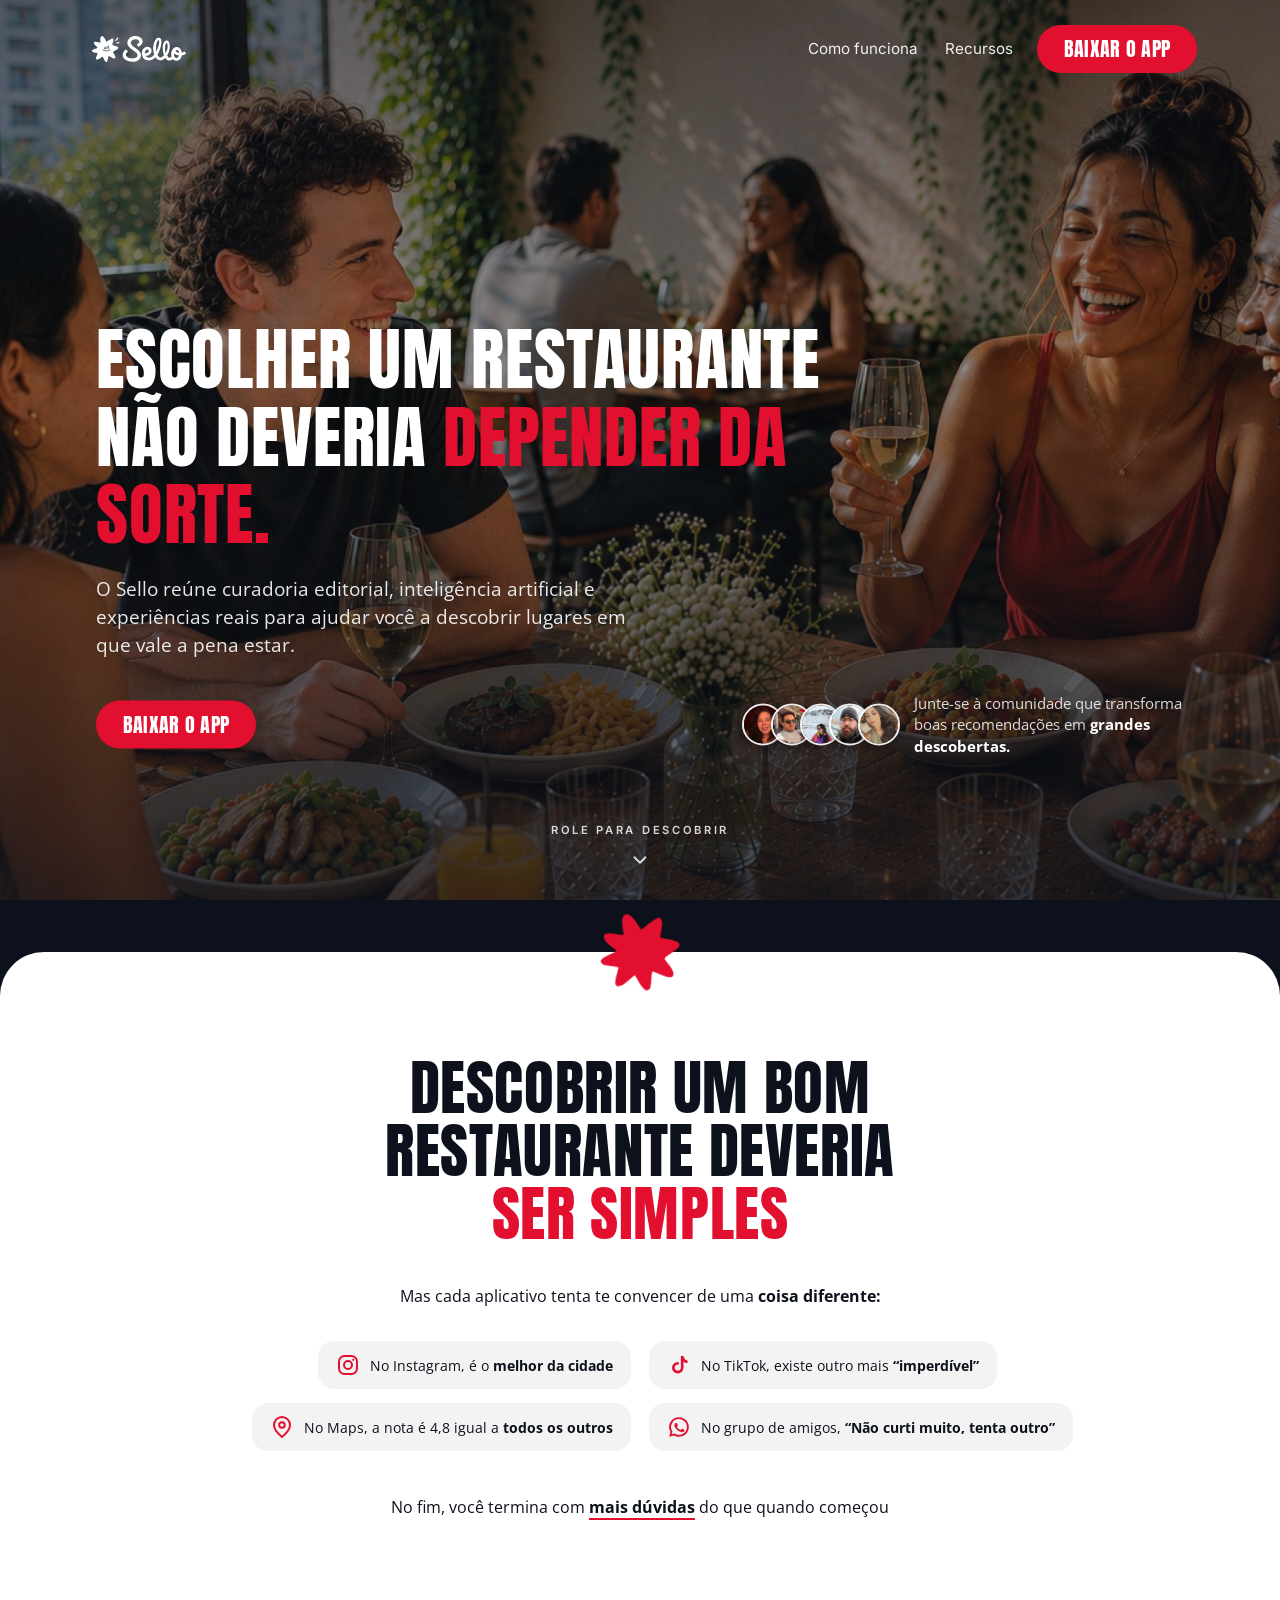
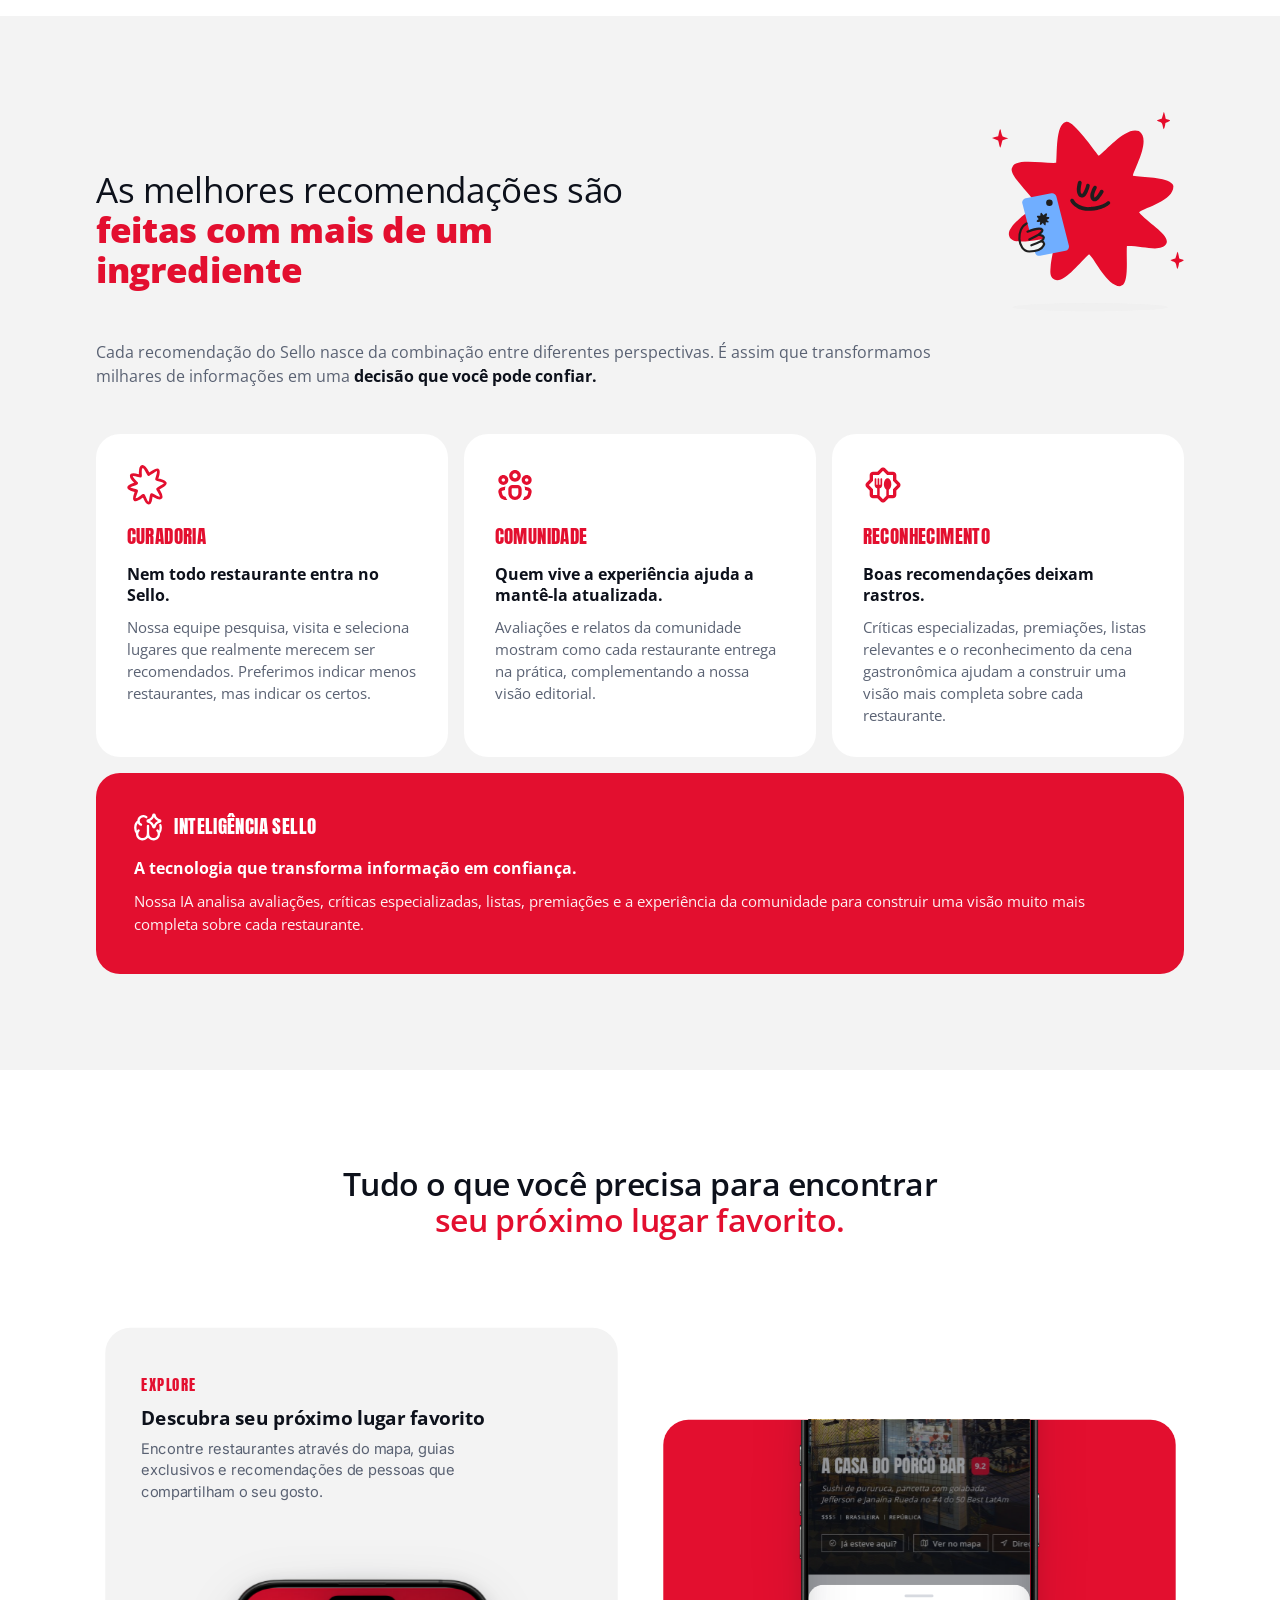
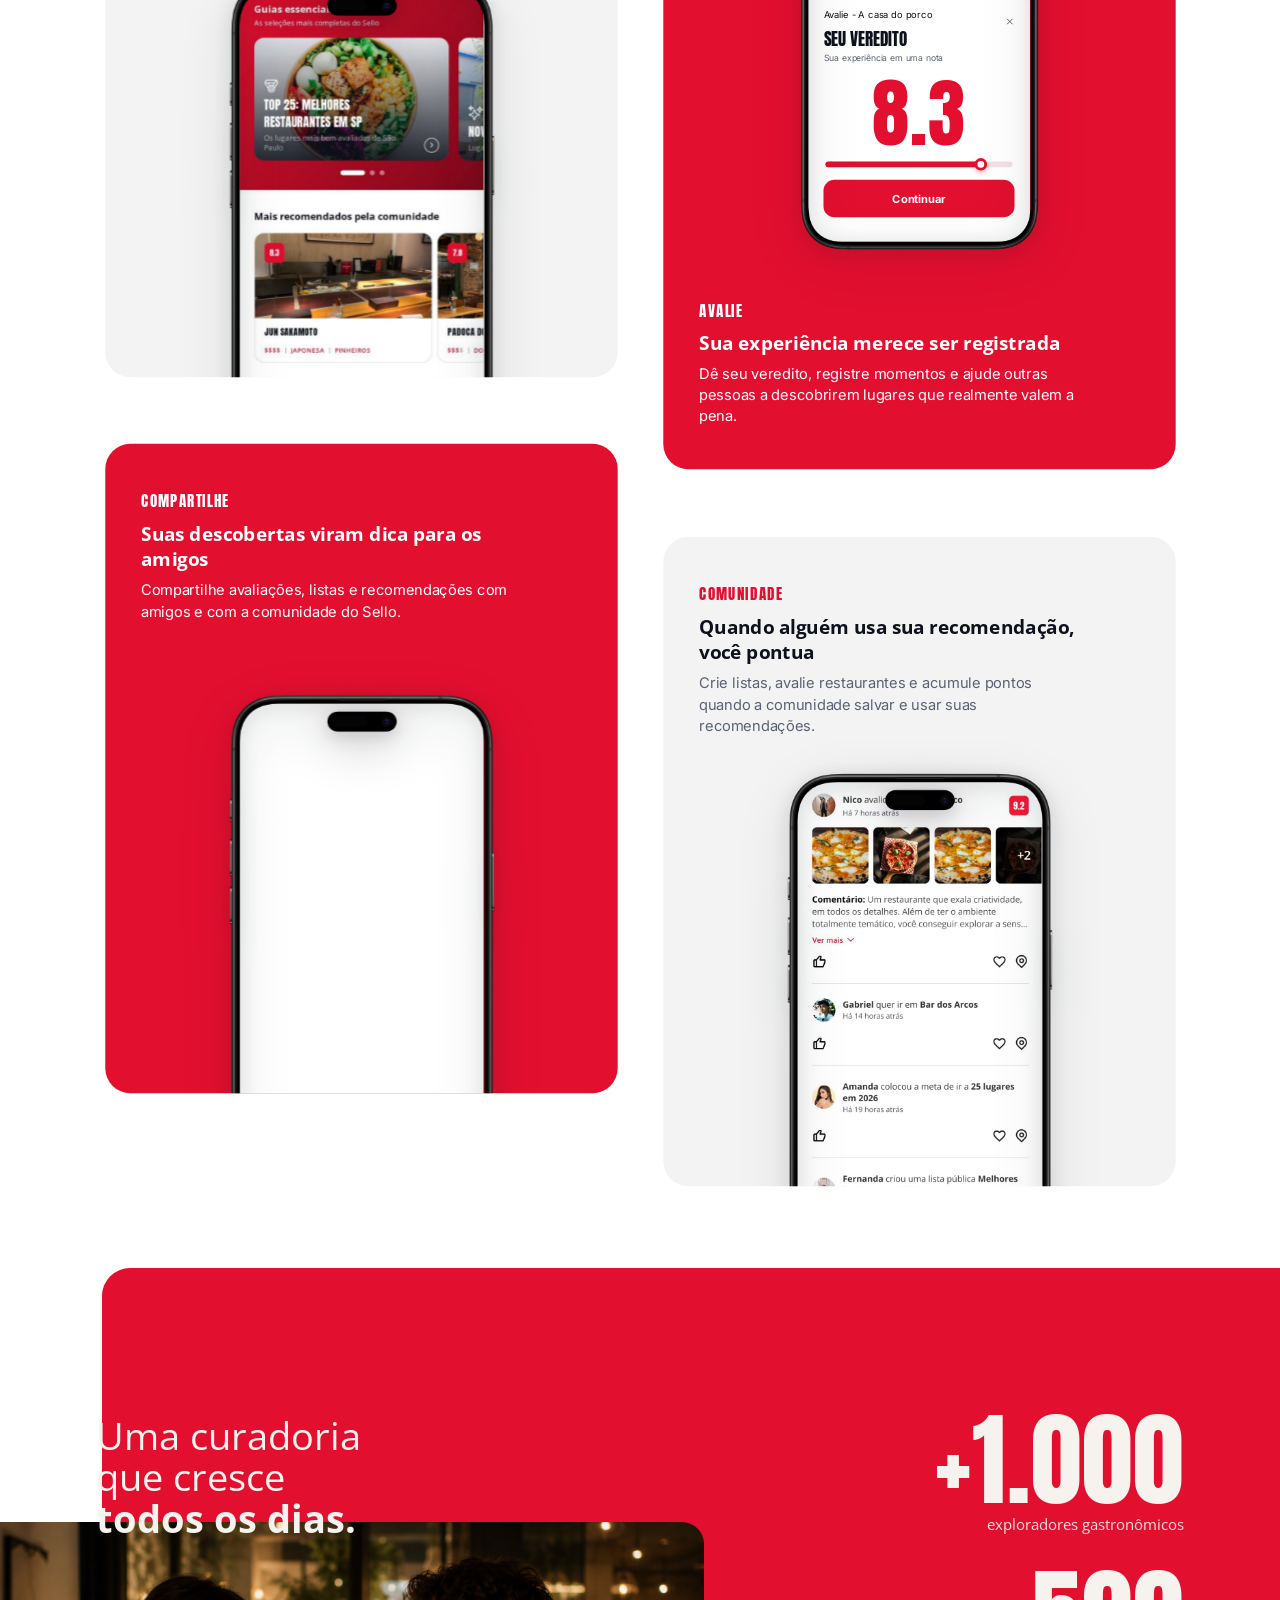
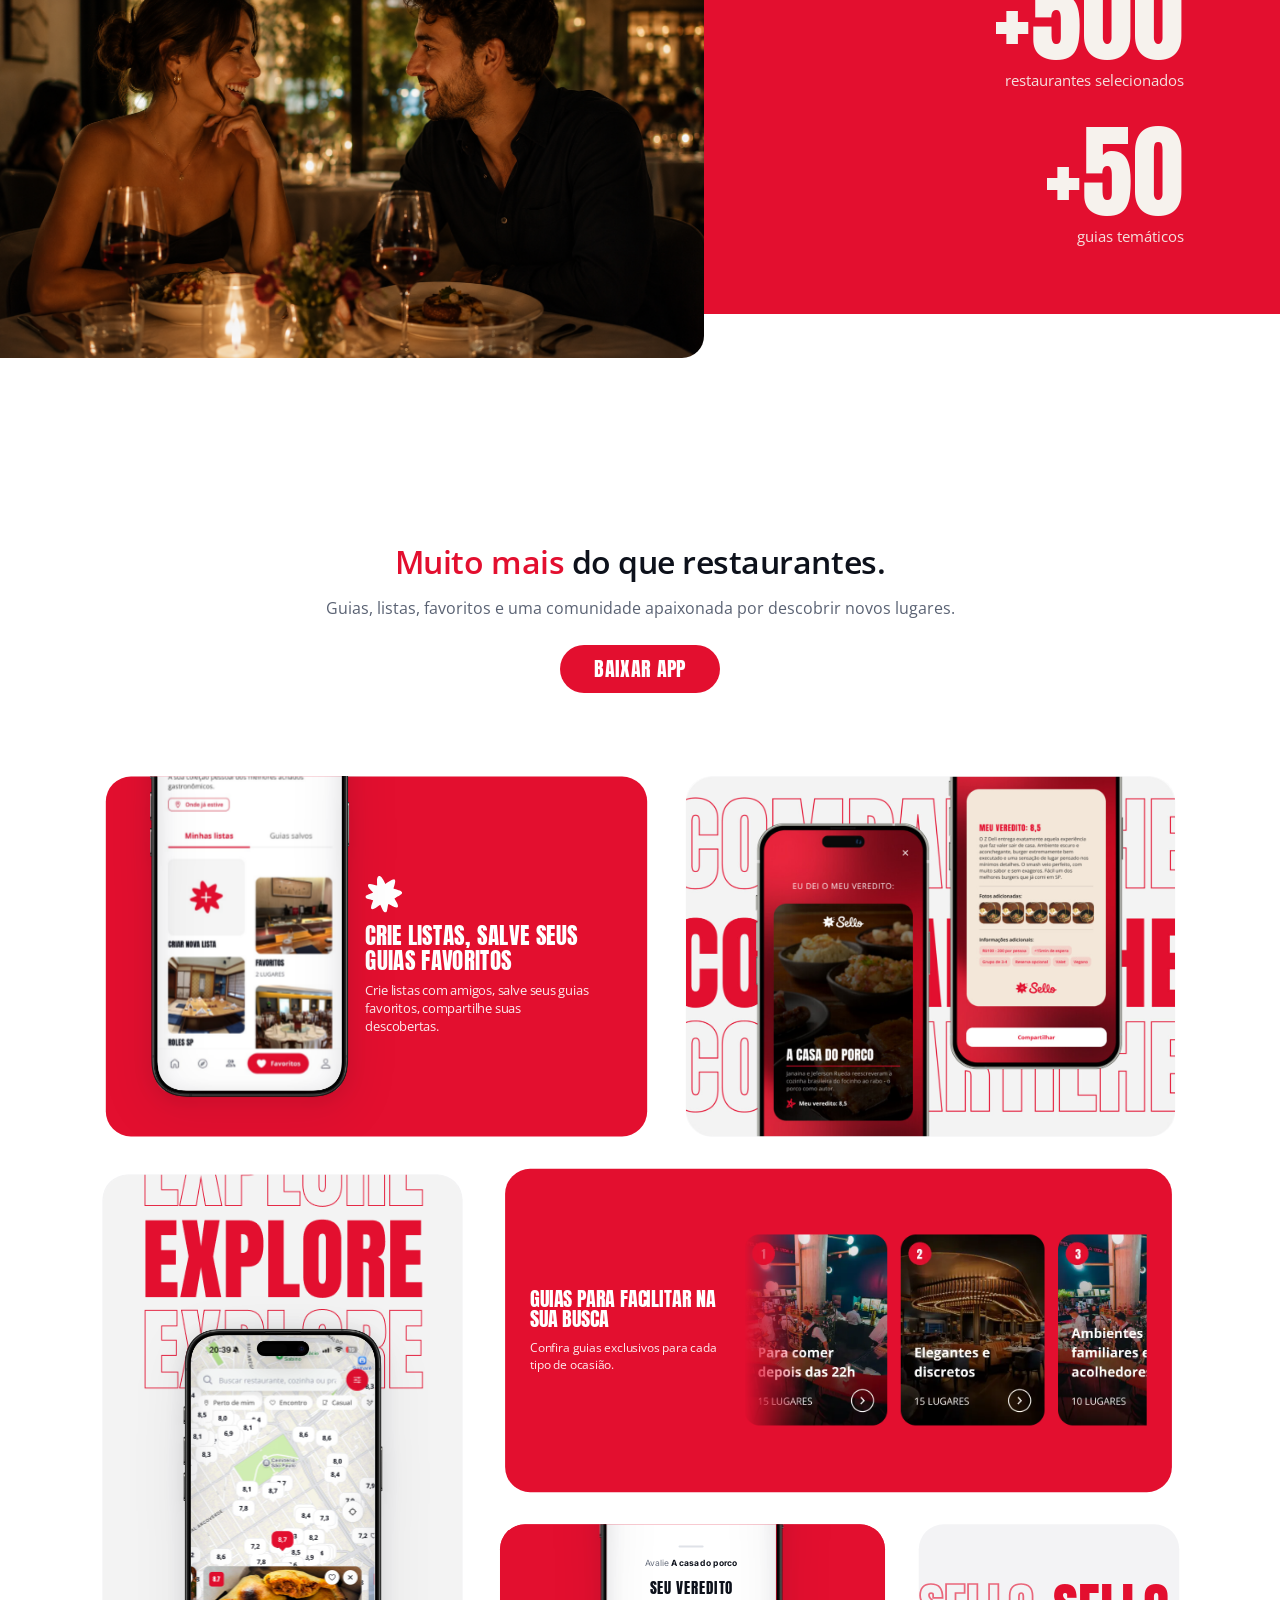
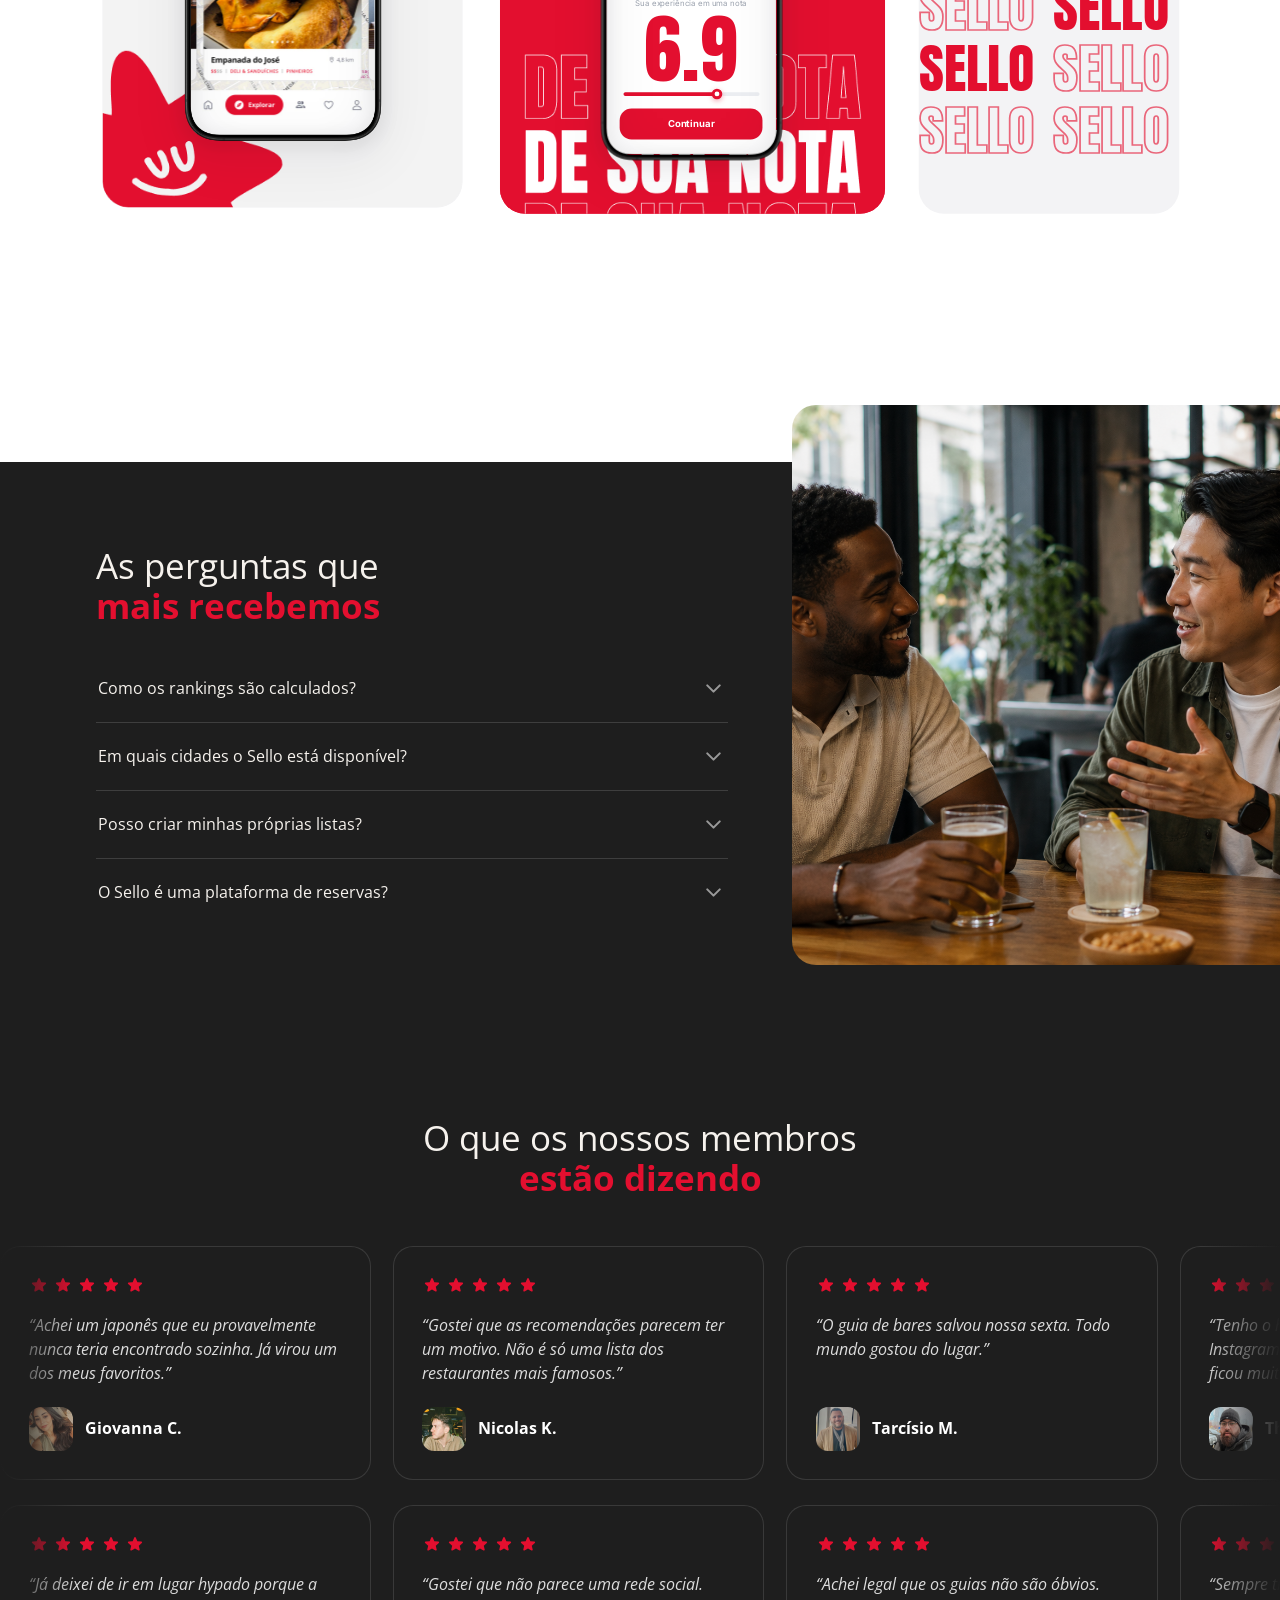
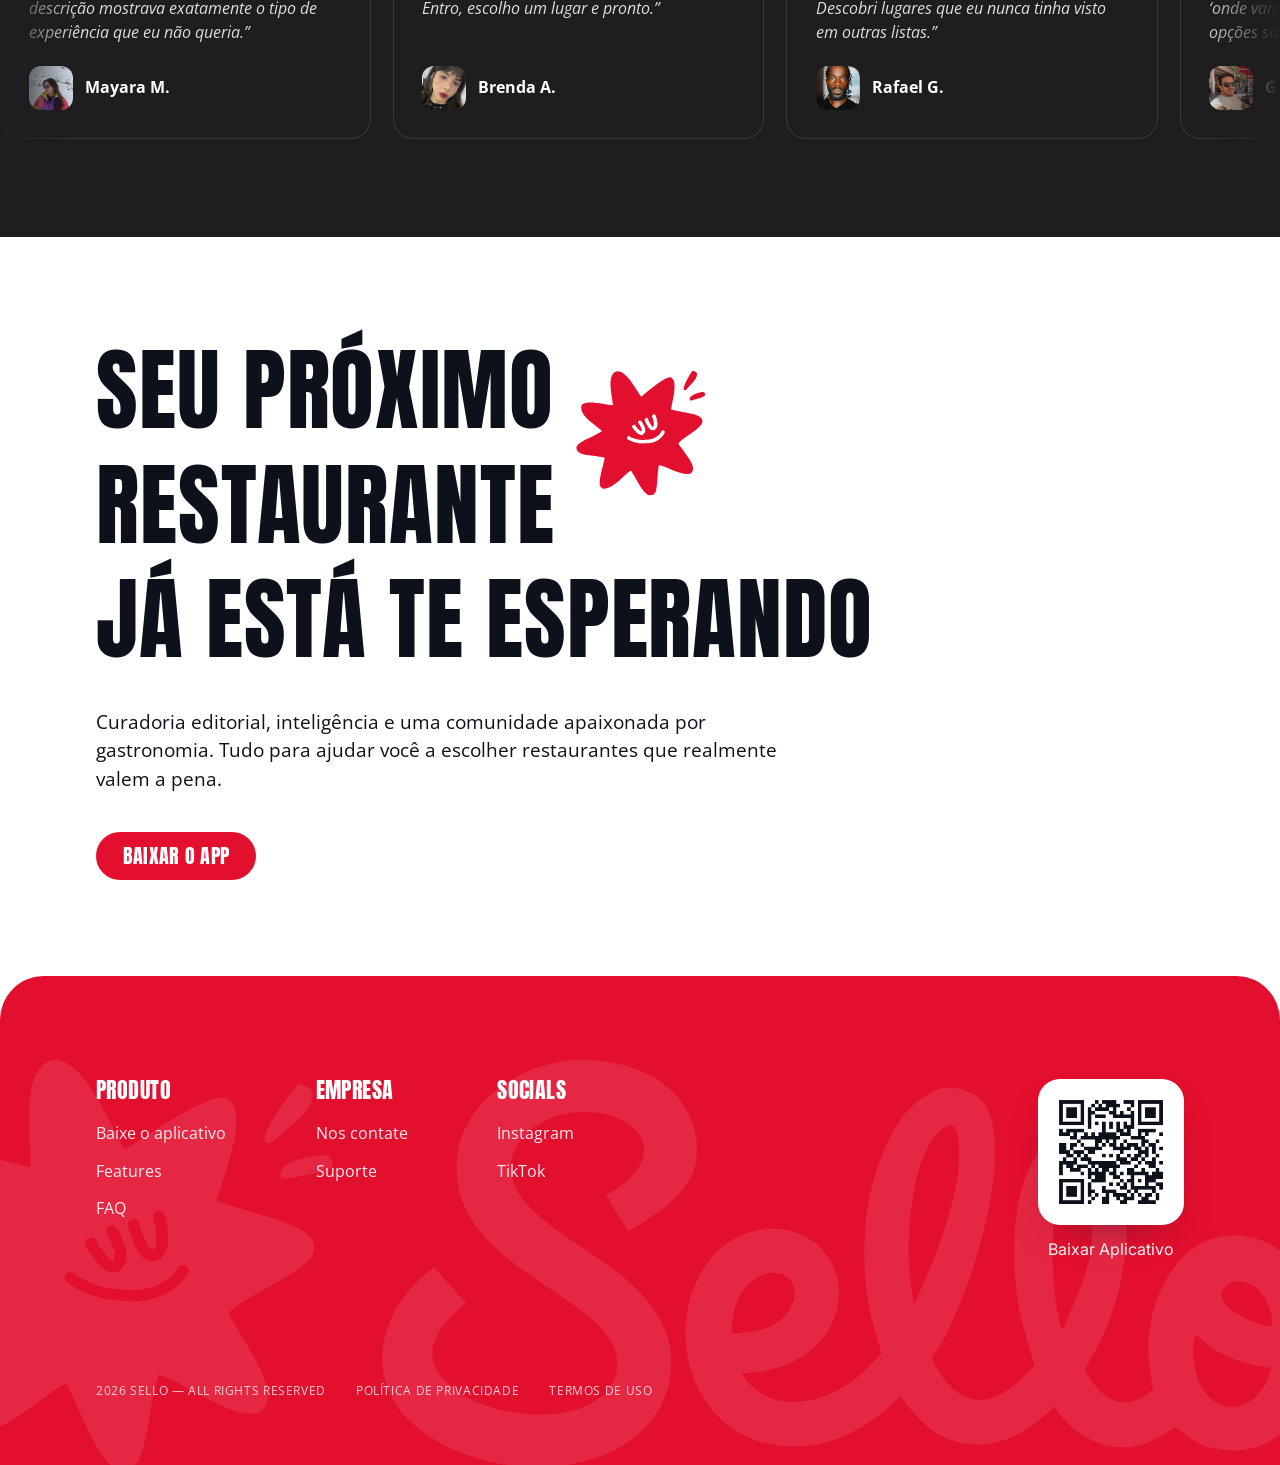
==== commit 4399d786: "style(recipe): titulo 'As melhores recomendacoes...' em 3 linhas (nao 4) max-width 18ch forcava 4 li" ====
--- a/index.html
+++ b/index.html
@@ -37,7 +37,7 @@
   <link rel="preconnect" href="https://fonts.googleapis.com" />
   <link rel="preconnect" href="https://fonts.gstatic.com" crossorigin />
   <link href="https://fonts.googleapis.com/css2?family=Anton&family=Anton+SC&family=Inter:wght@400;500;600&family=Open+Sans:ital,wght@0,400;0,600;0,700;0,800;1,400&display=swap" rel="stylesheet" />
-  <link rel="stylesheet" href="css/sello.css?v=133" />
+  <link rel="stylesheet" href="css/sello.css?v=134" />
 </head>
 <body>
 
--- a/css/sello.css
+++ b/css/sello.css
@@ -626,7 +626,7 @@
 .recipe__top{display:flex;justify-content:space-between;align-items:center;gap:clamp(28px,4vw,72px)}
 .recipe__intro{max-width:760px}
 .recipe__eye{display:block;font-family:var(--font-body);font-weight:700;text-transform:uppercase;letter-spacing:.08em;font-size:clamp(.82rem,.95vw,.95rem);color:var(--red);margin-bottom:clamp(12px,1.2vw,18px)}
-.recipe__title{font-family:var(--font-body);font-weight:400;font-size:clamp(1.5rem,2.7vw,2.2rem);line-height:1.16;letter-spacing:-.01em;color:var(--ink);margin:0;max-width:18ch}
+.recipe__title{font-family:var(--font-body);font-weight:400;font-size:clamp(1.5rem,2.7vw,2.2rem);line-height:1.16;letter-spacing:-.01em;color:var(--ink);margin:0;max-width:30ch}
 .recipe__title strong{font-weight:800;color:var(--red)}
 .recipe__art{flex:0 0 auto;width:clamp(140px,15vw,196px)}
 .recipe__art svg{width:100%;height:auto;overflow:visible;display:block}
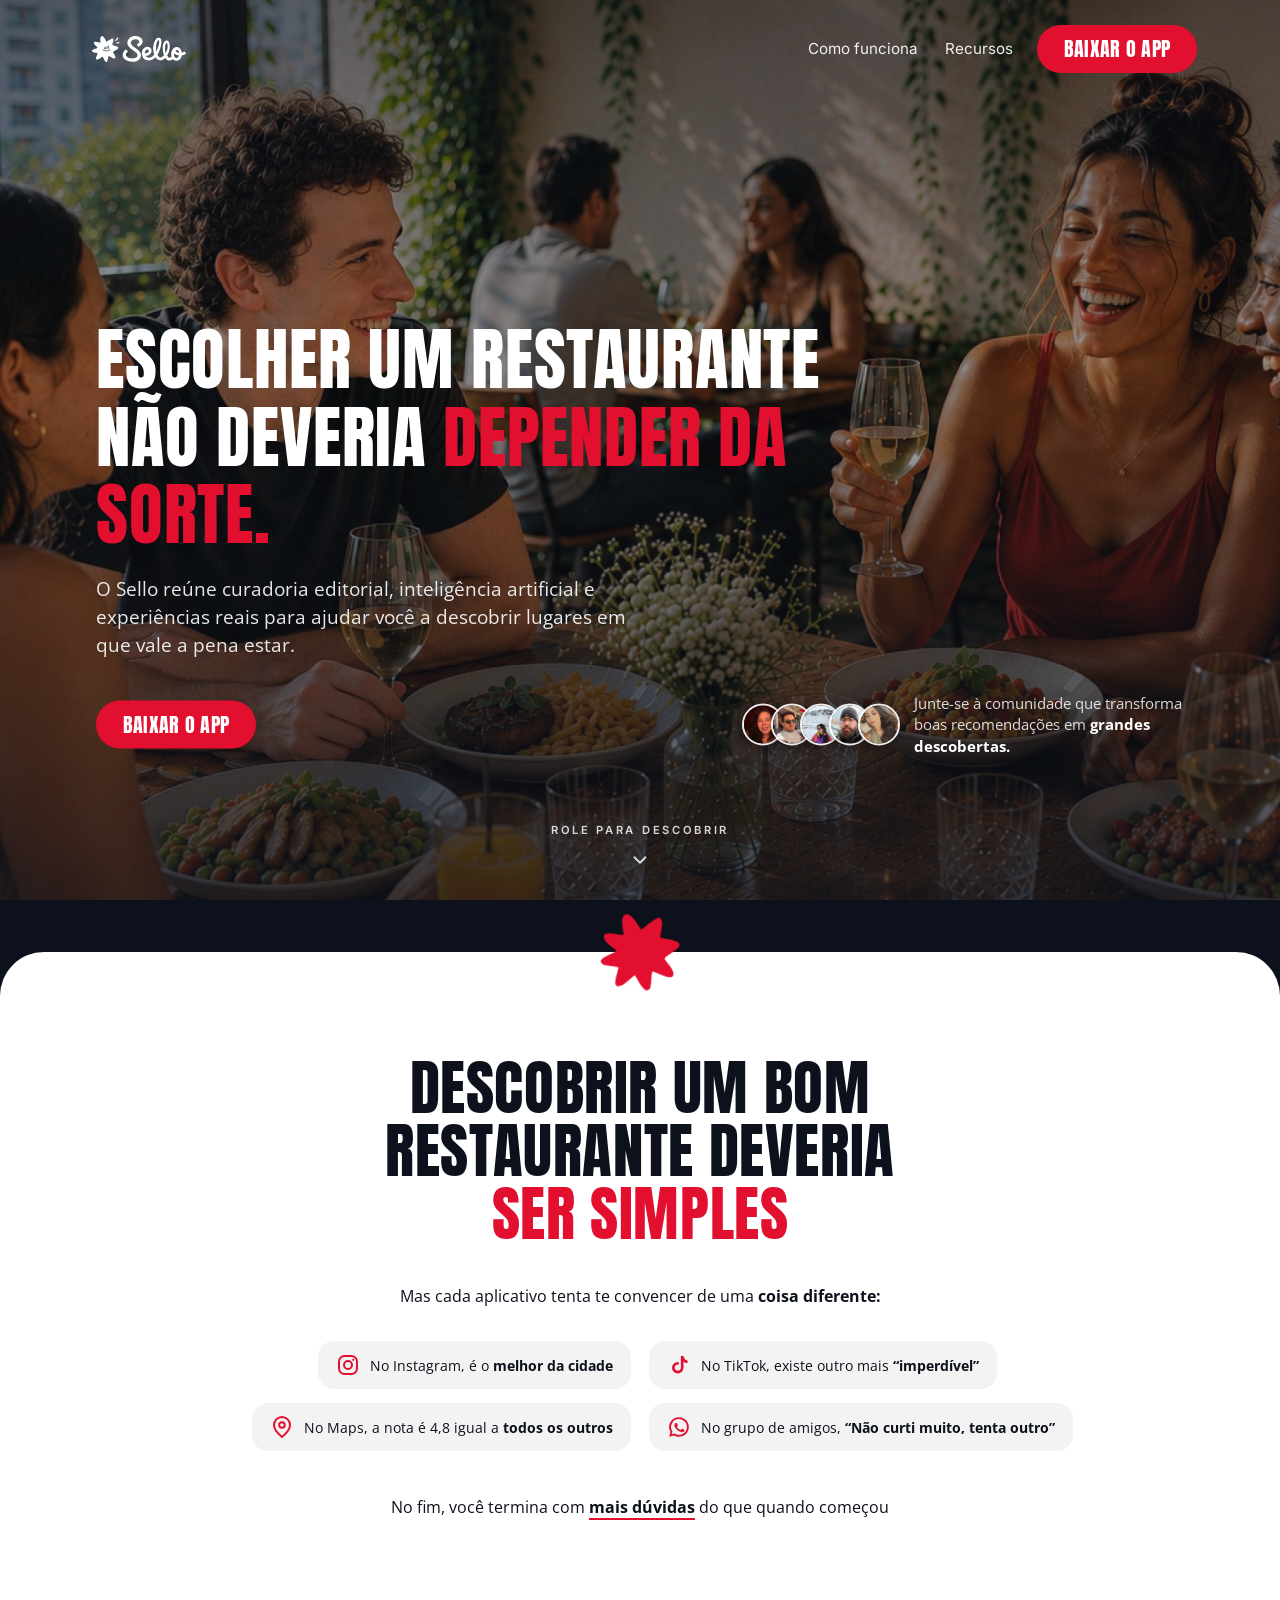
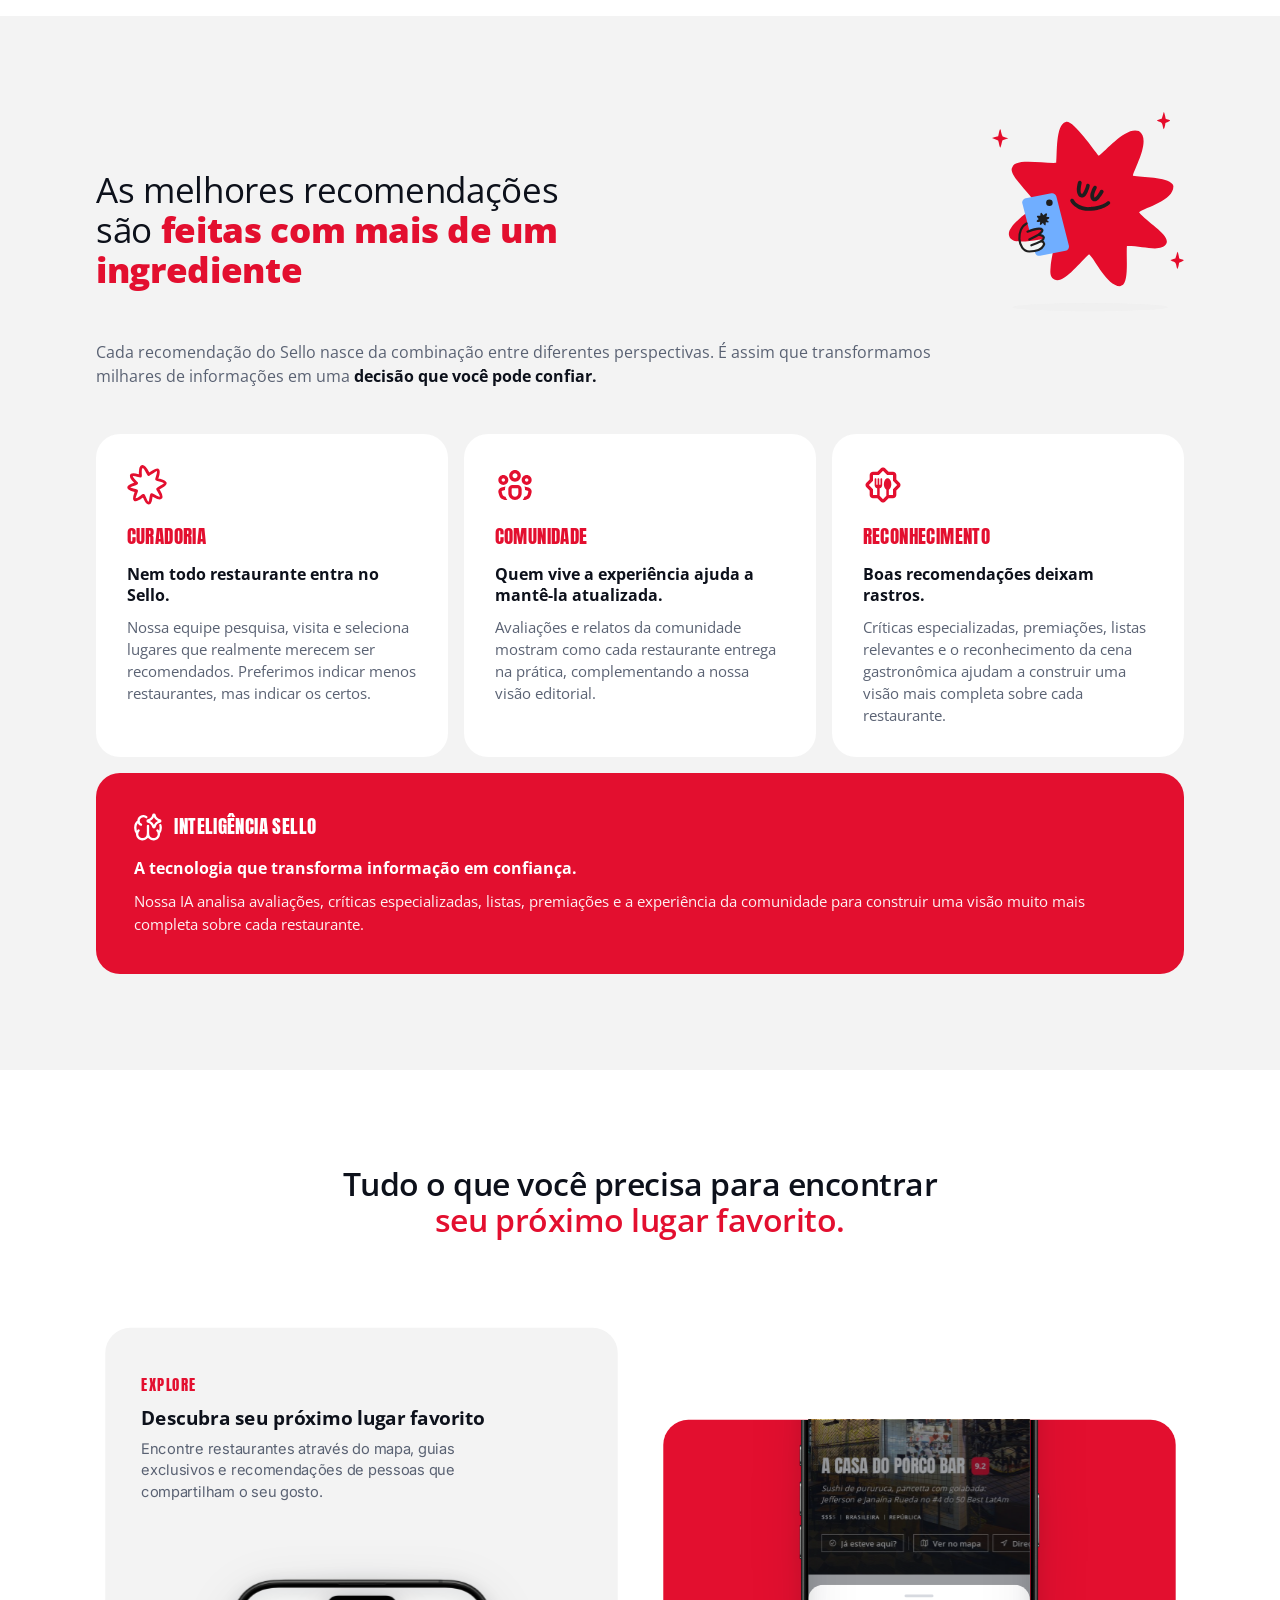
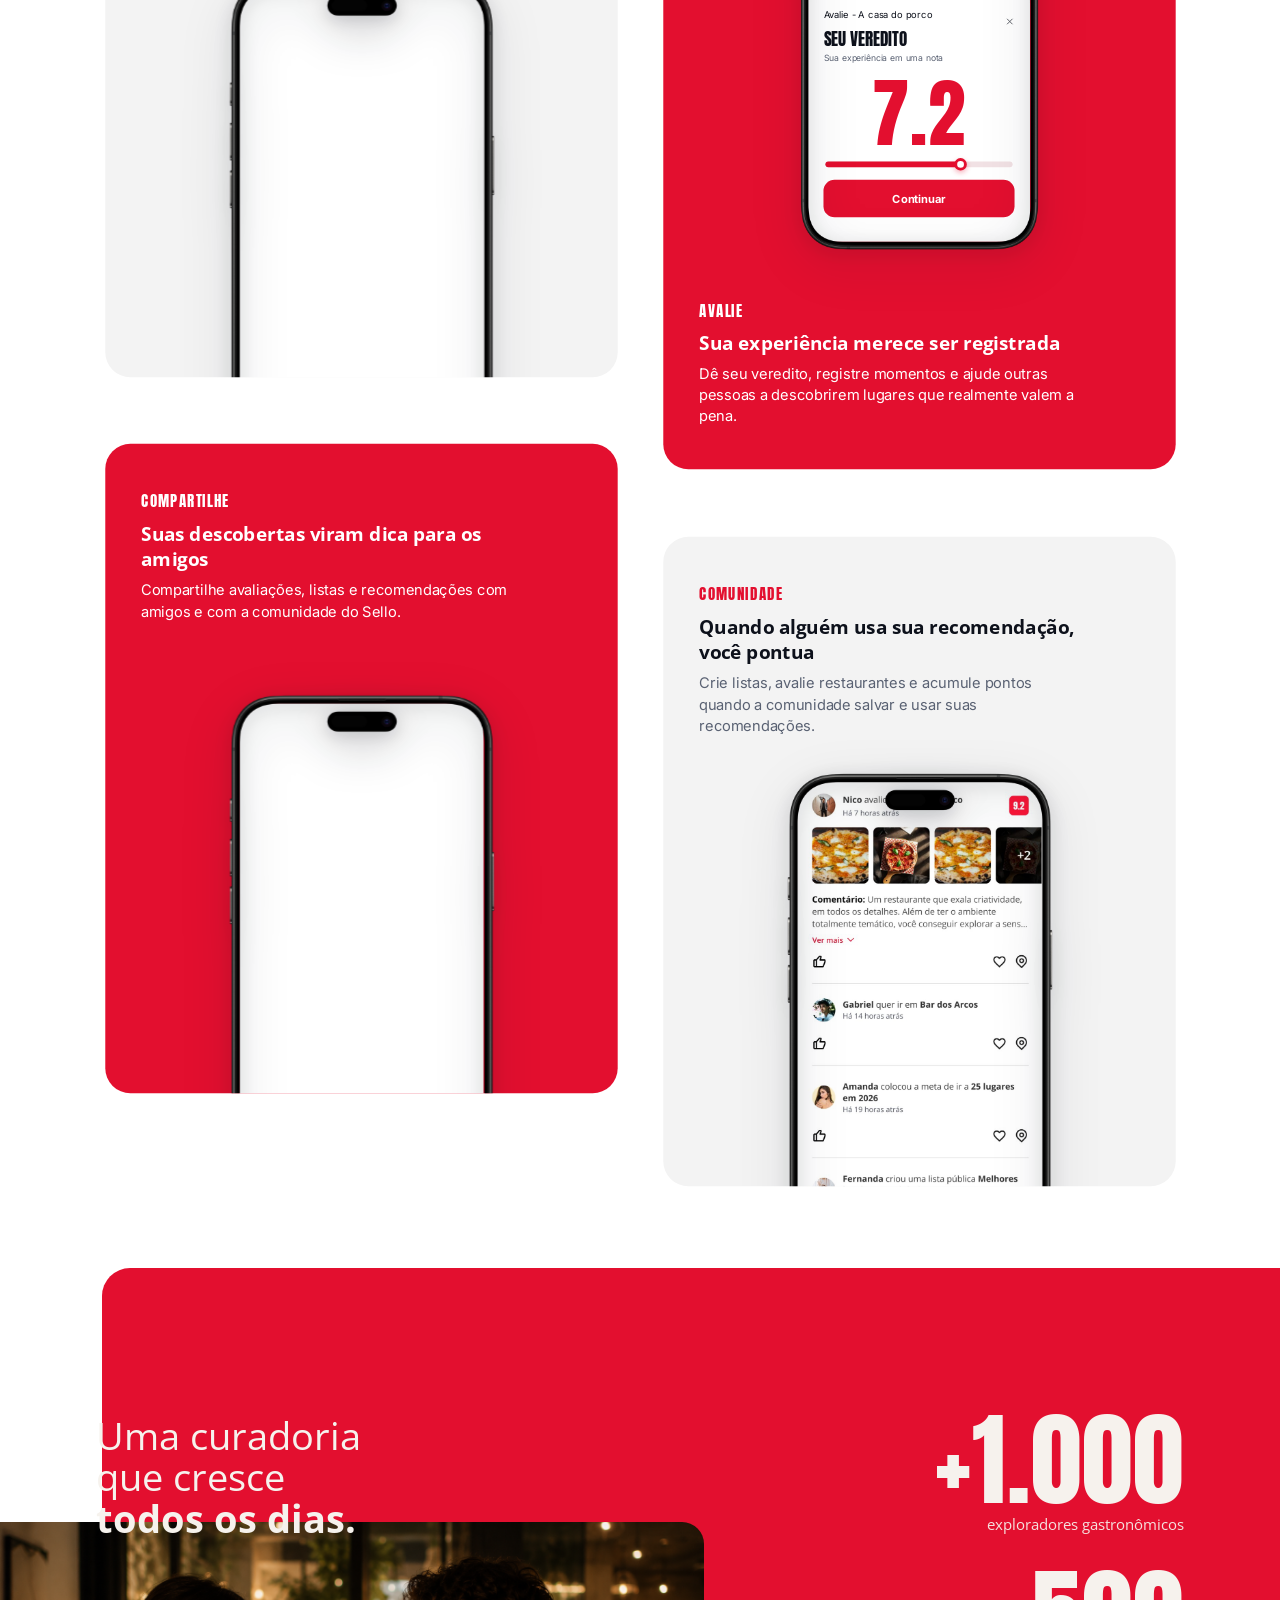
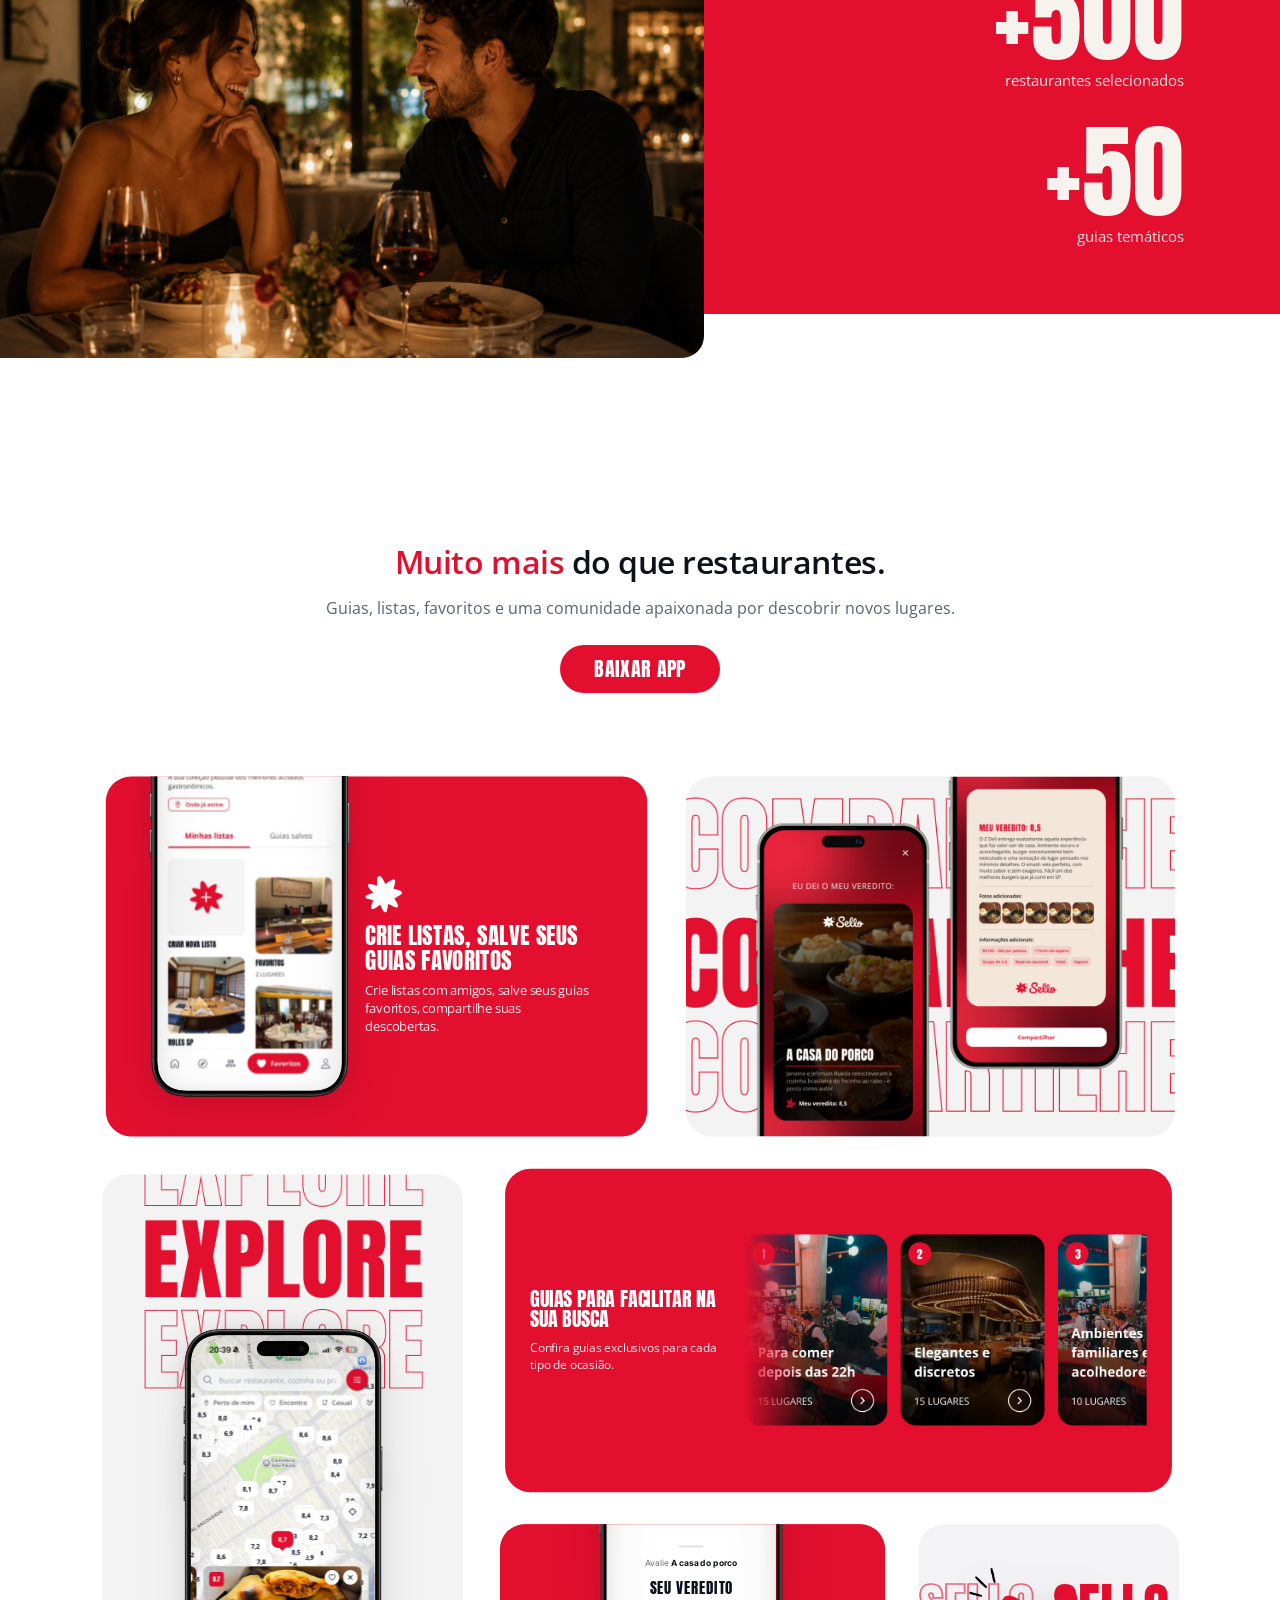
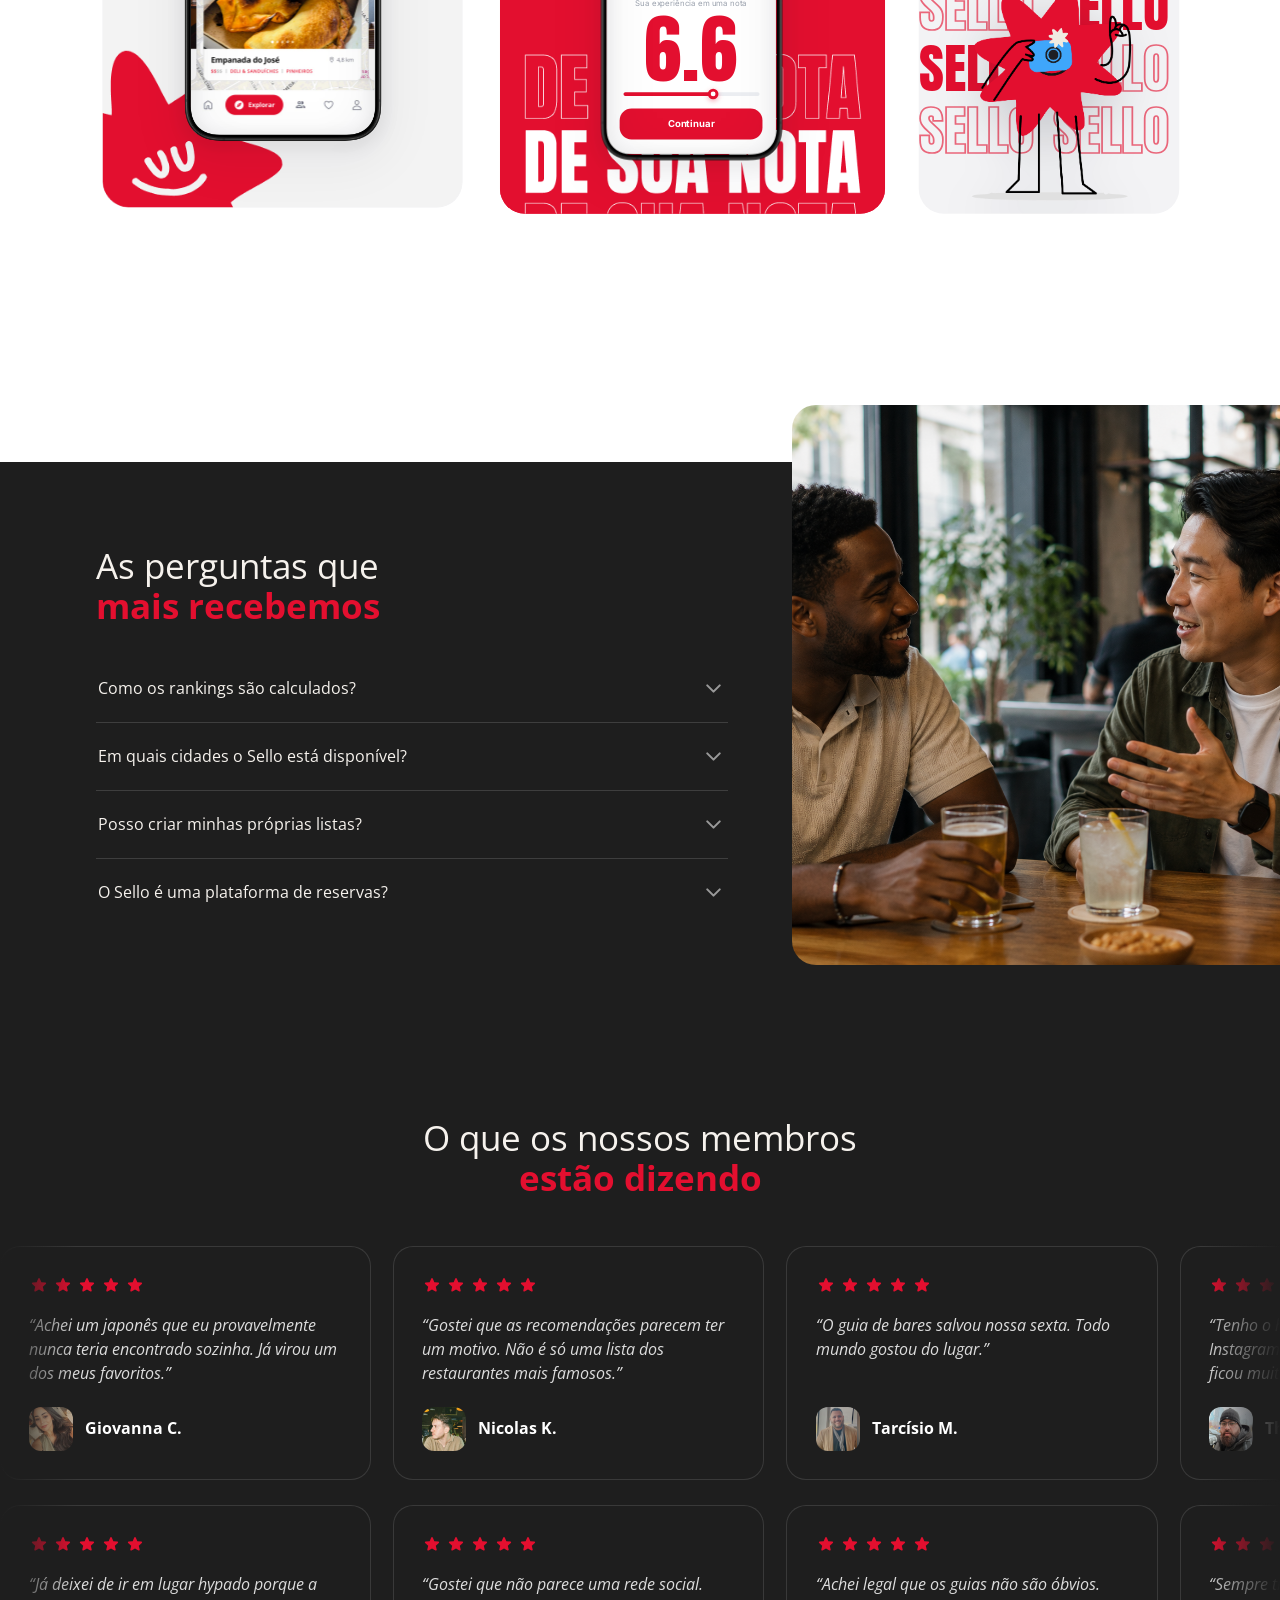
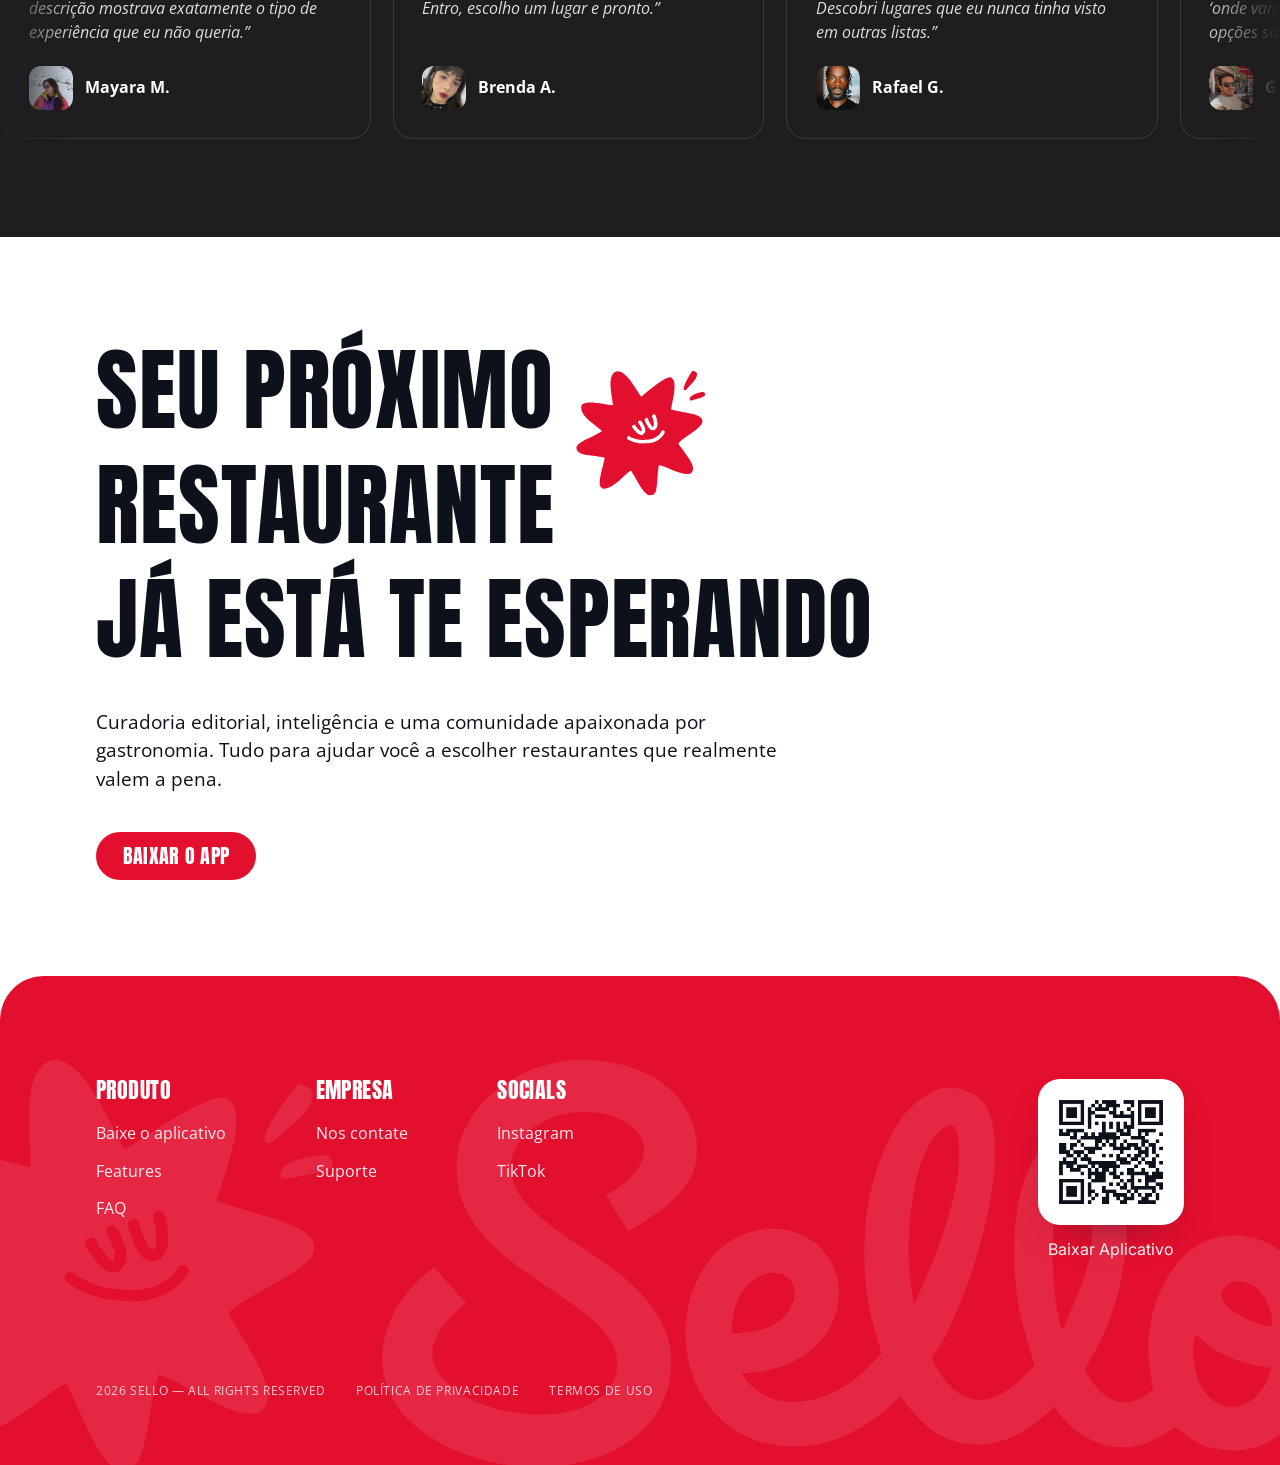
==== commit 8fe2230b: "style(recipe): 'sao' na 2a linha (max-width 30ch->26ch) Pedido do user: 'sao' sai do fim da L1 e abr" ====
--- a/index.html
+++ b/index.html
@@ -37,7 +37,7 @@
   <link rel="preconnect" href="https://fonts.googleapis.com" />
   <link rel="preconnect" href="https://fonts.gstatic.com" crossorigin />
   <link href="https://fonts.googleapis.com/css2?family=Anton&family=Anton+SC&family=Inter:wght@400;500;600&family=Open+Sans:ital,wght@0,400;0,600;0,700;0,800;1,400&display=swap" rel="stylesheet" />
-  <link rel="stylesheet" href="css/sello.css?v=134" />
+  <link rel="stylesheet" href="css/sello.css?v=135" />
 </head>
 <body>
 
--- a/css/sello.css
+++ b/css/sello.css
@@ -626,7 +626,7 @@
 .recipe__top{display:flex;justify-content:space-between;align-items:center;gap:clamp(28px,4vw,72px)}
 .recipe__intro{max-width:760px}
 .recipe__eye{display:block;font-family:var(--font-body);font-weight:700;text-transform:uppercase;letter-spacing:.08em;font-size:clamp(.82rem,.95vw,.95rem);color:var(--red);margin-bottom:clamp(12px,1.2vw,18px)}
-.recipe__title{font-family:var(--font-body);font-weight:400;font-size:clamp(1.5rem,2.7vw,2.2rem);line-height:1.16;letter-spacing:-.01em;color:var(--ink);margin:0;max-width:30ch}
+.recipe__title{font-family:var(--font-body);font-weight:400;font-size:clamp(1.5rem,2.7vw,2.2rem);line-height:1.16;letter-spacing:-.01em;color:var(--ink);margin:0;max-width:26ch}
 .recipe__title strong{font-weight:800;color:var(--red)}
 .recipe__art{flex:0 0 auto;width:clamp(140px,15vw,196px)}
 .recipe__art svg{width:100%;height:auto;overflow:visible;display:block}
